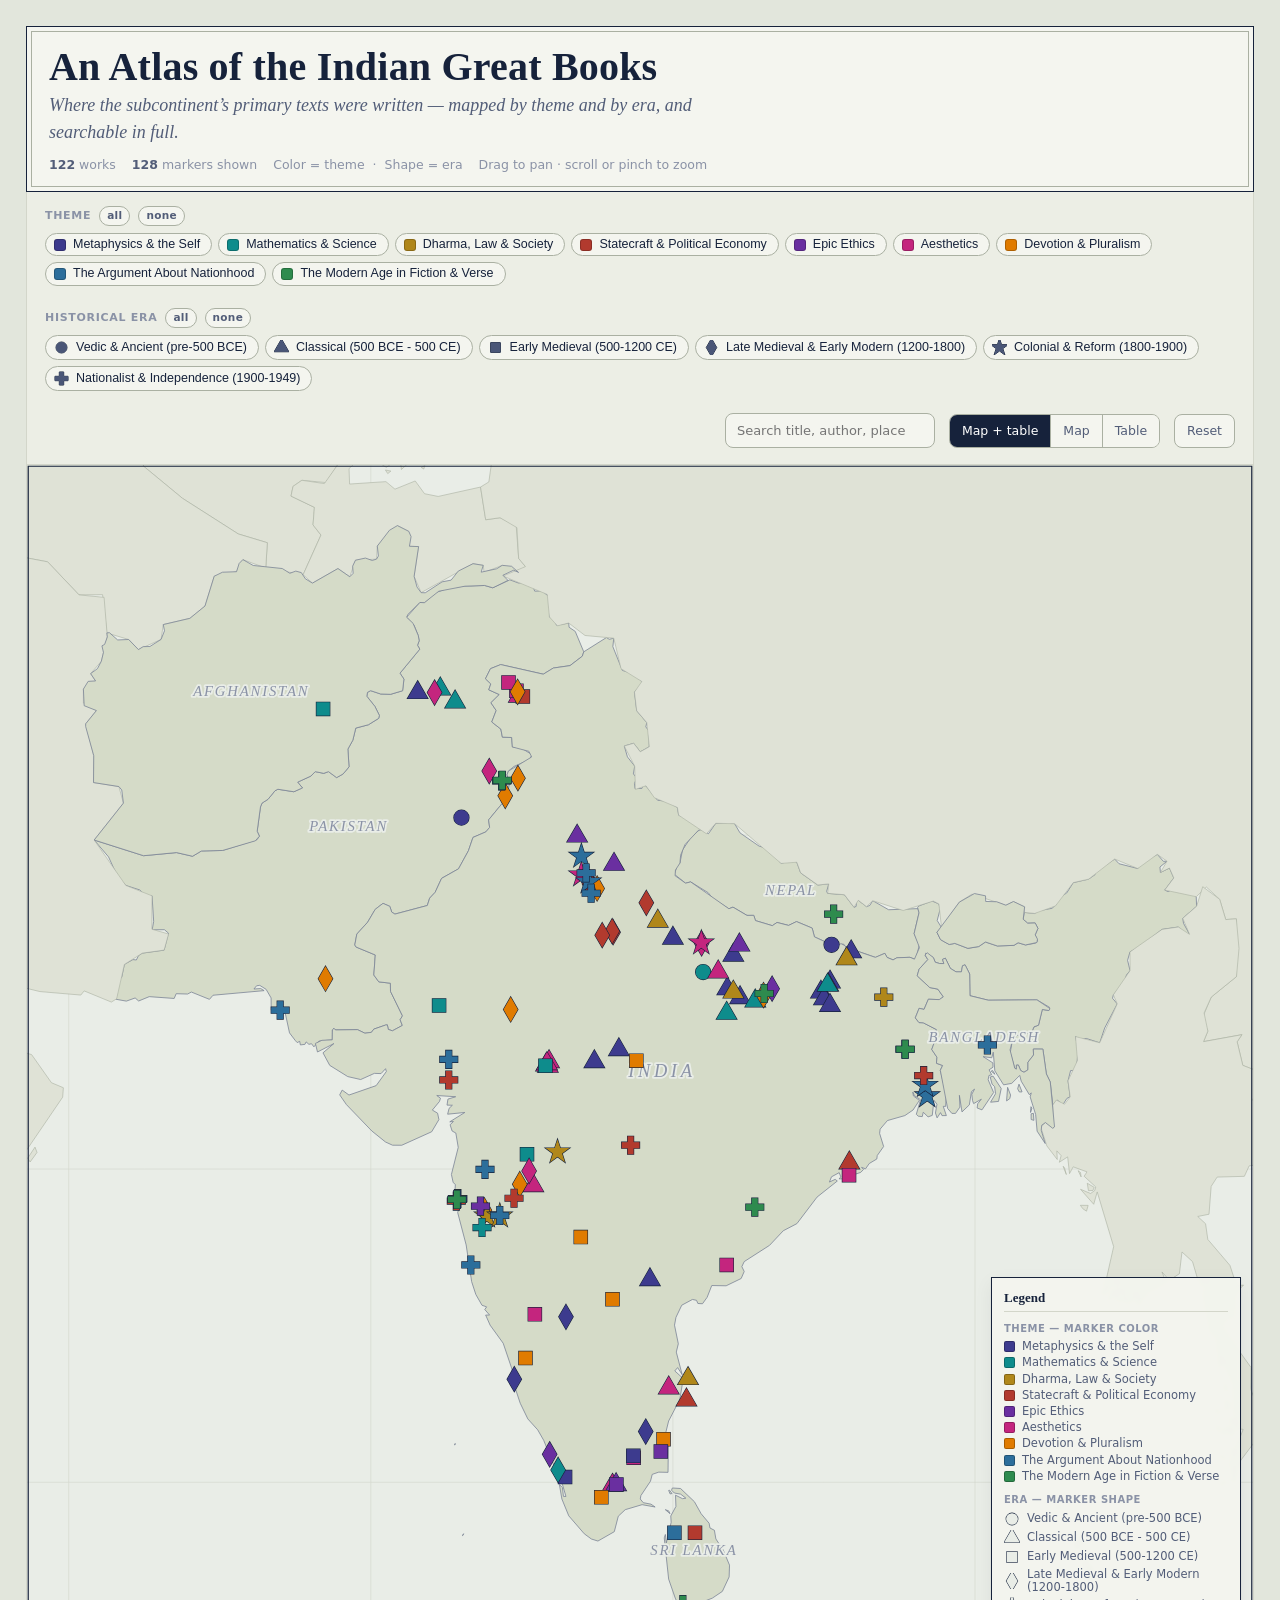
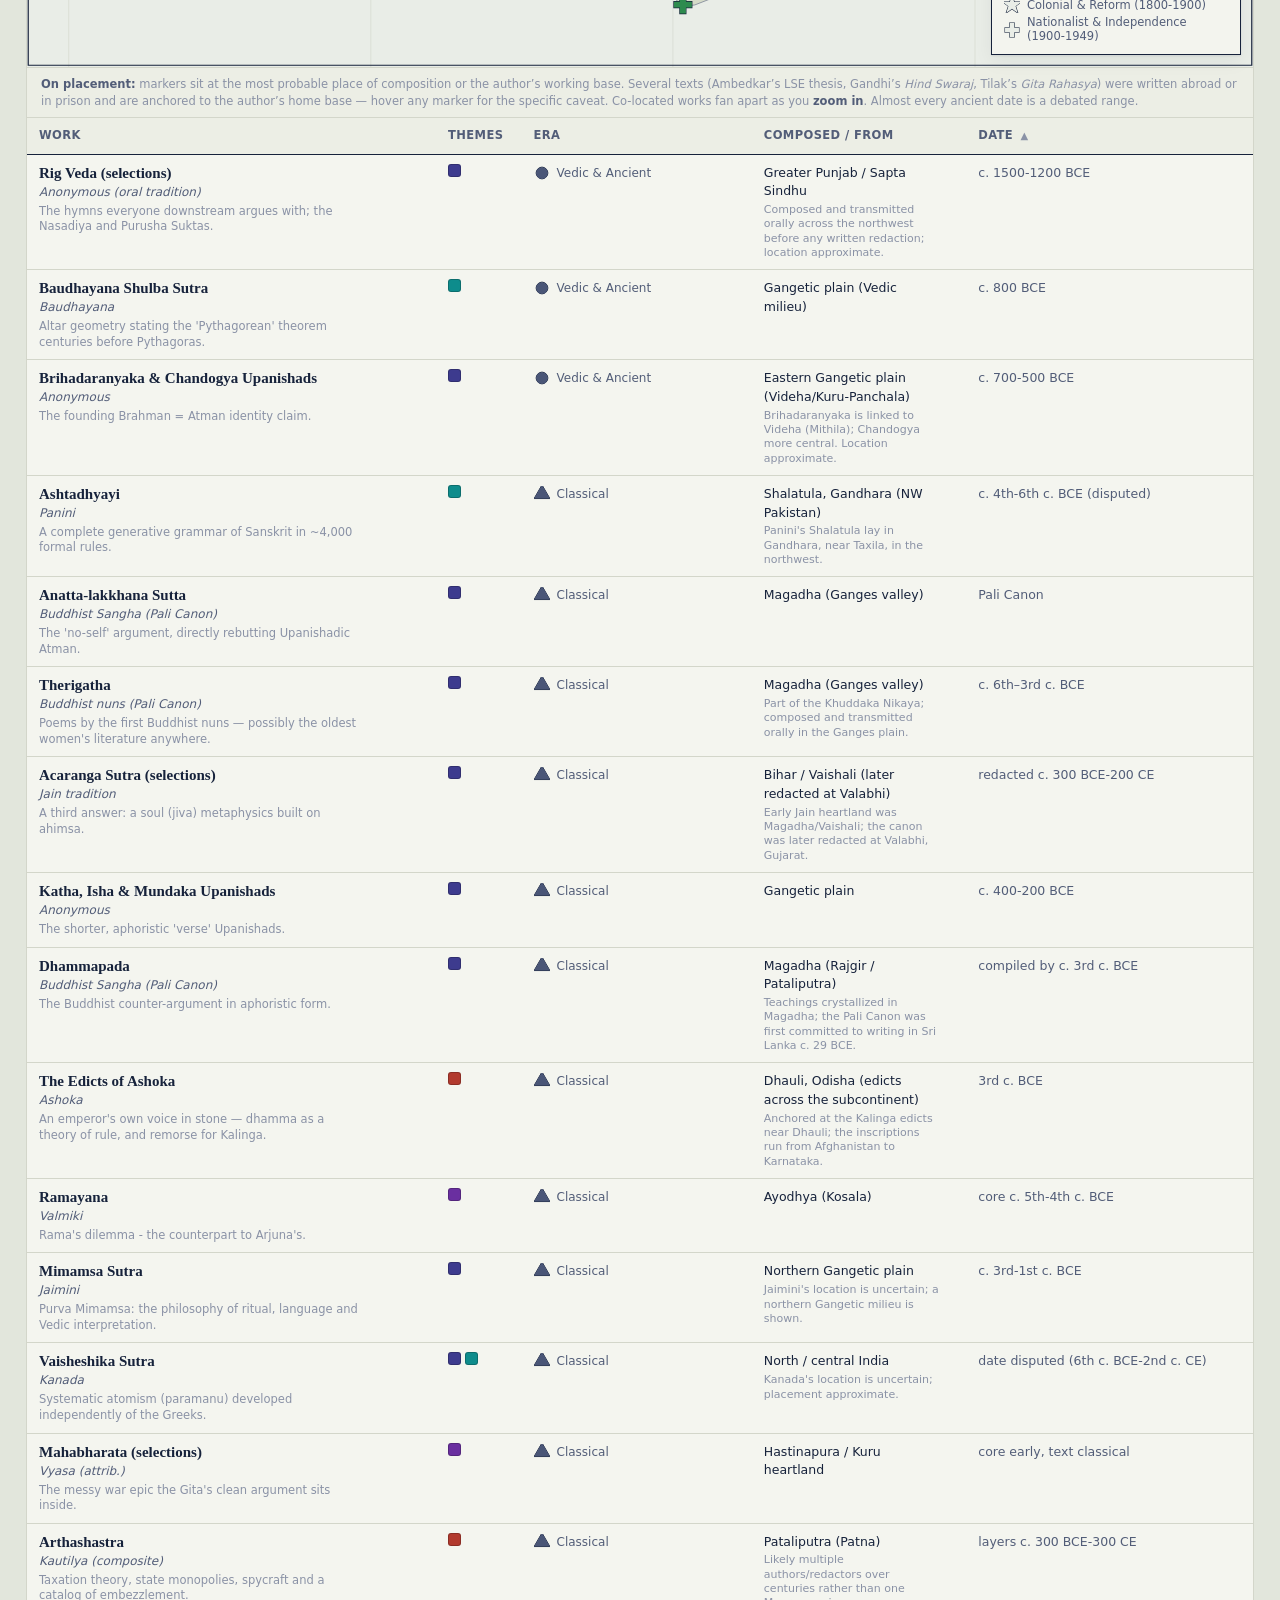
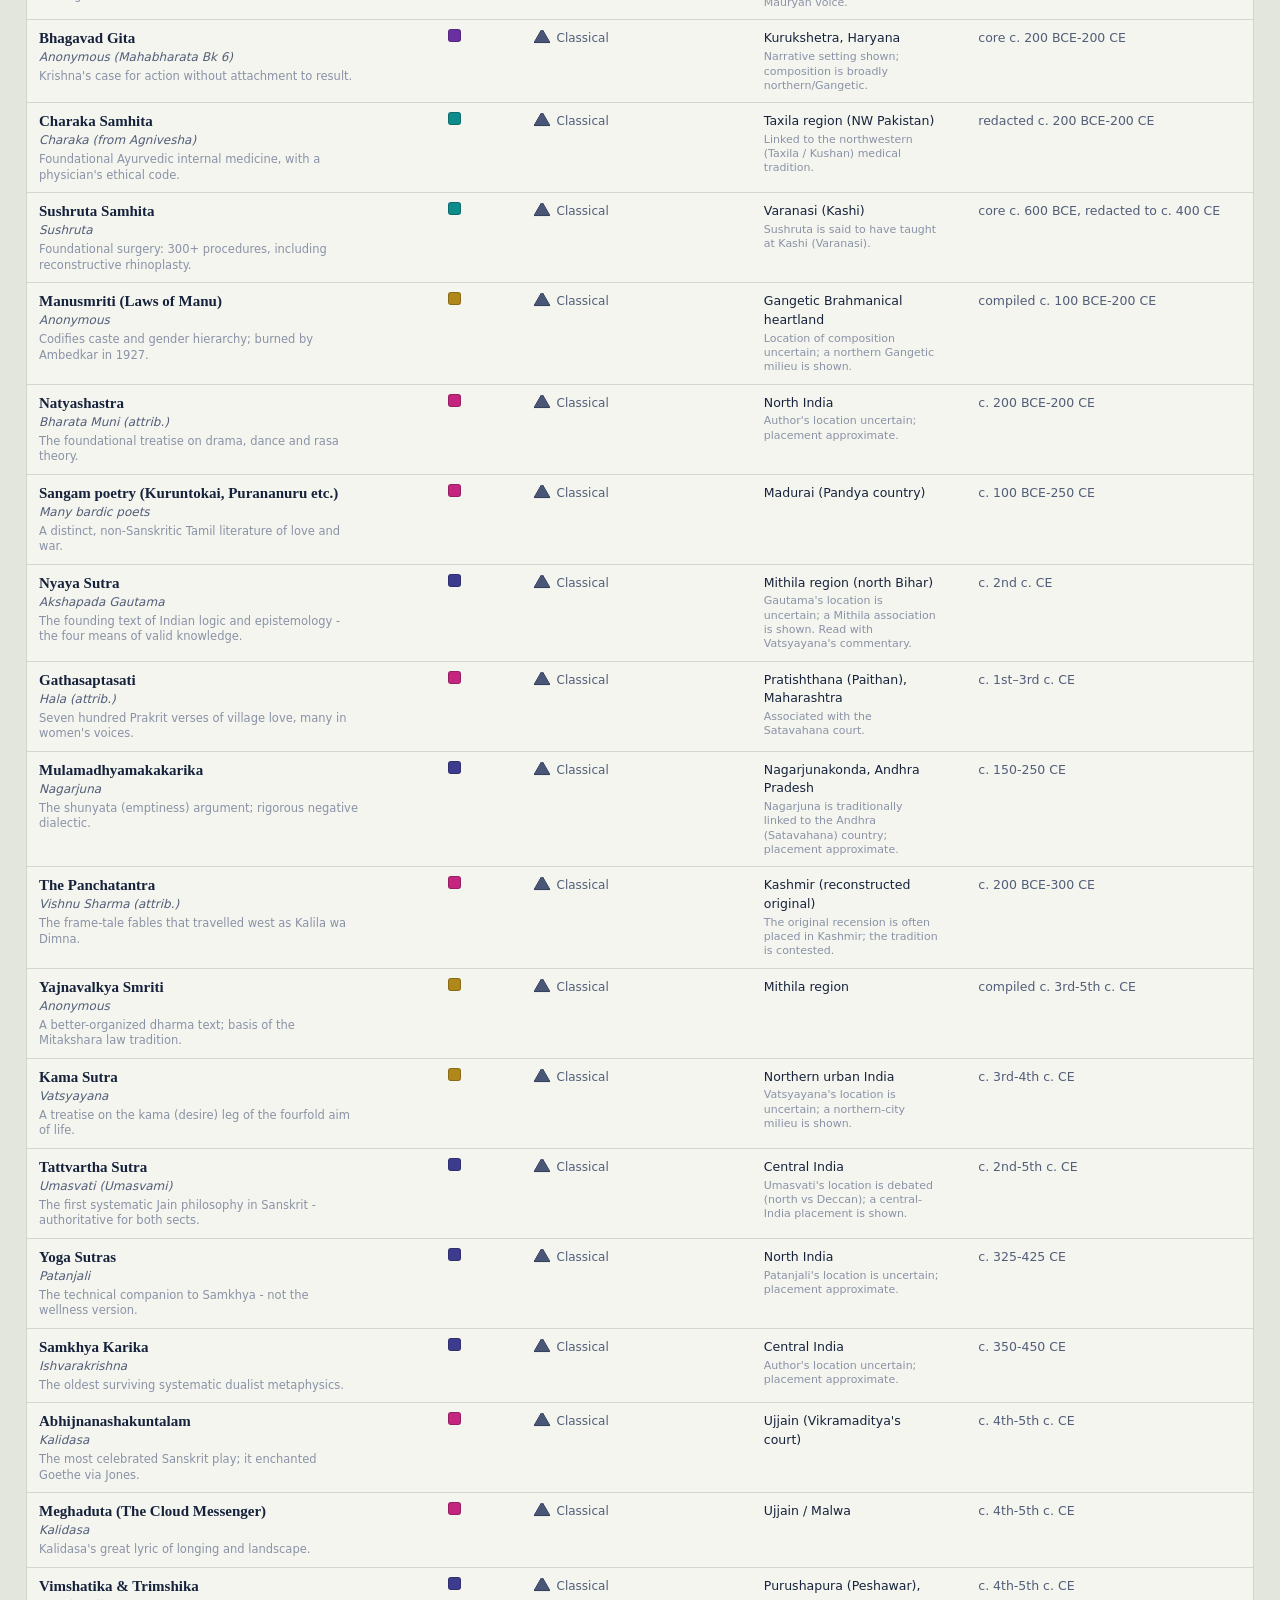
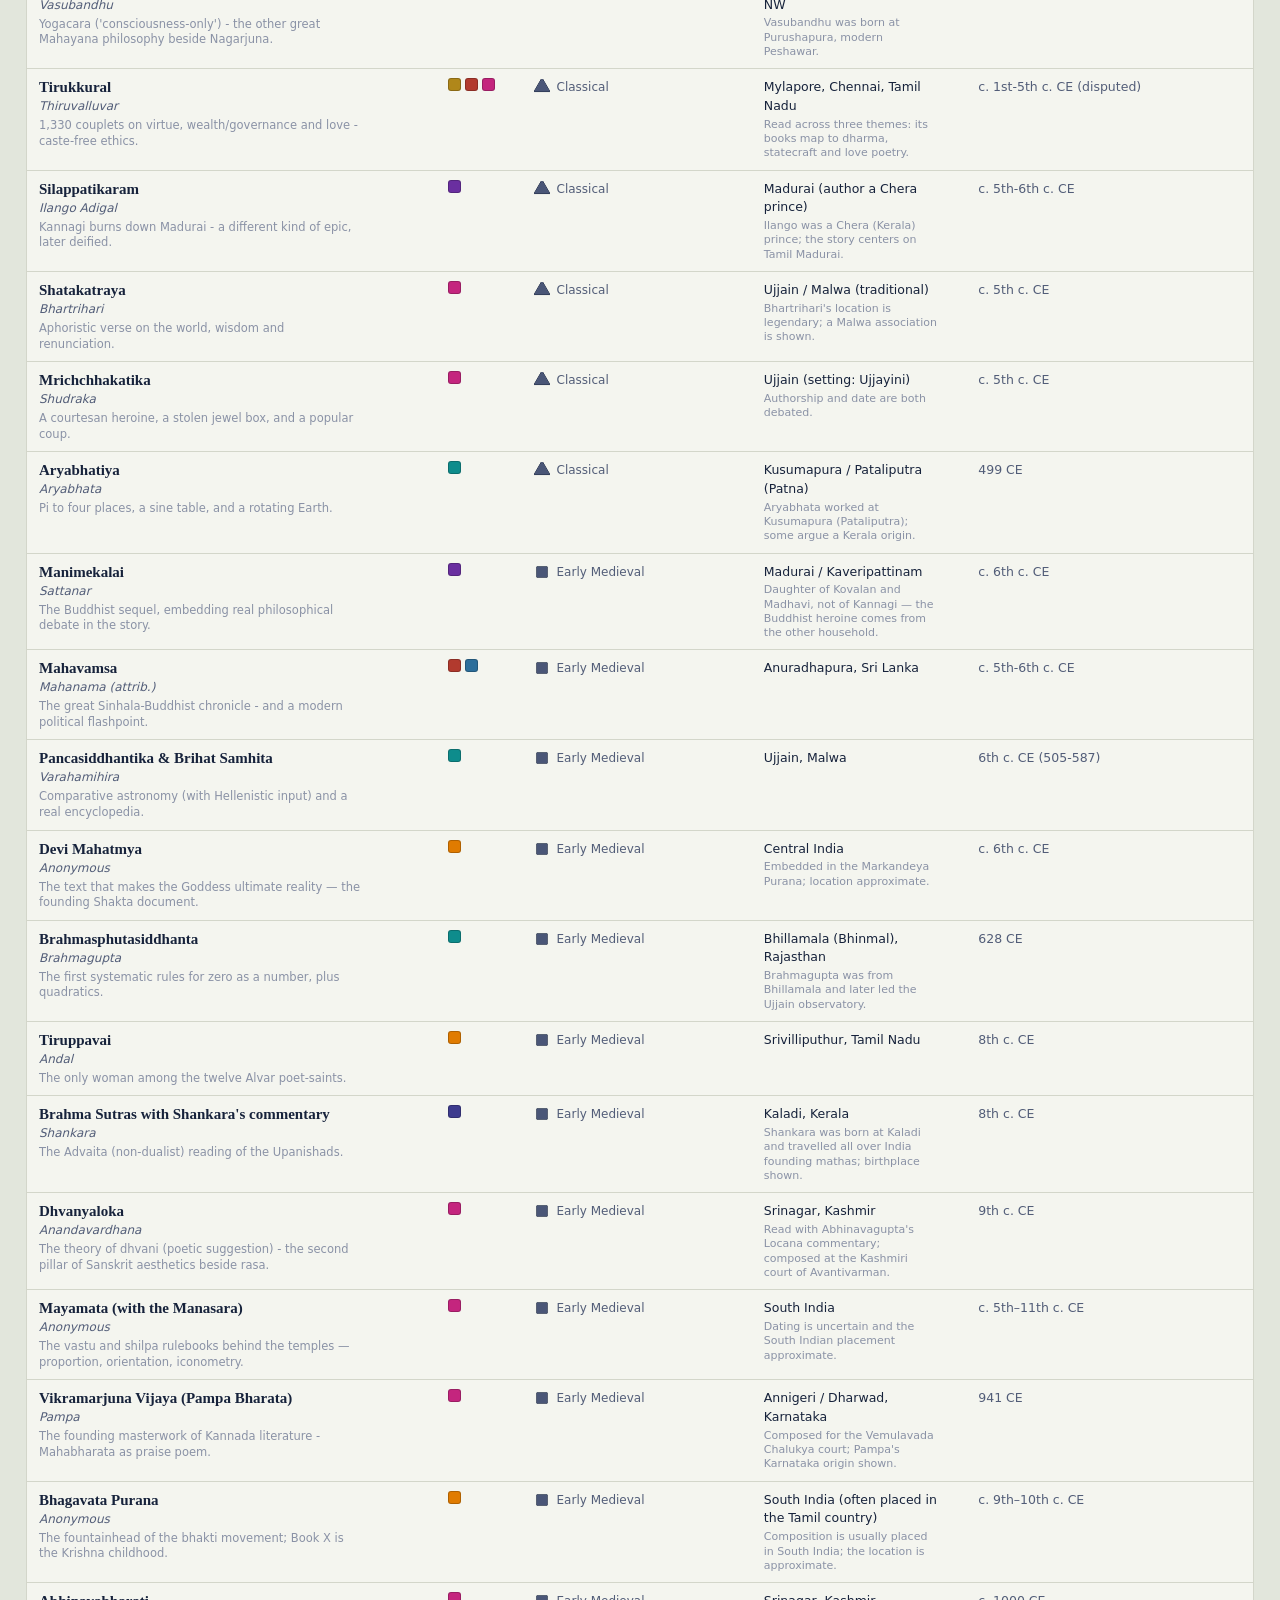
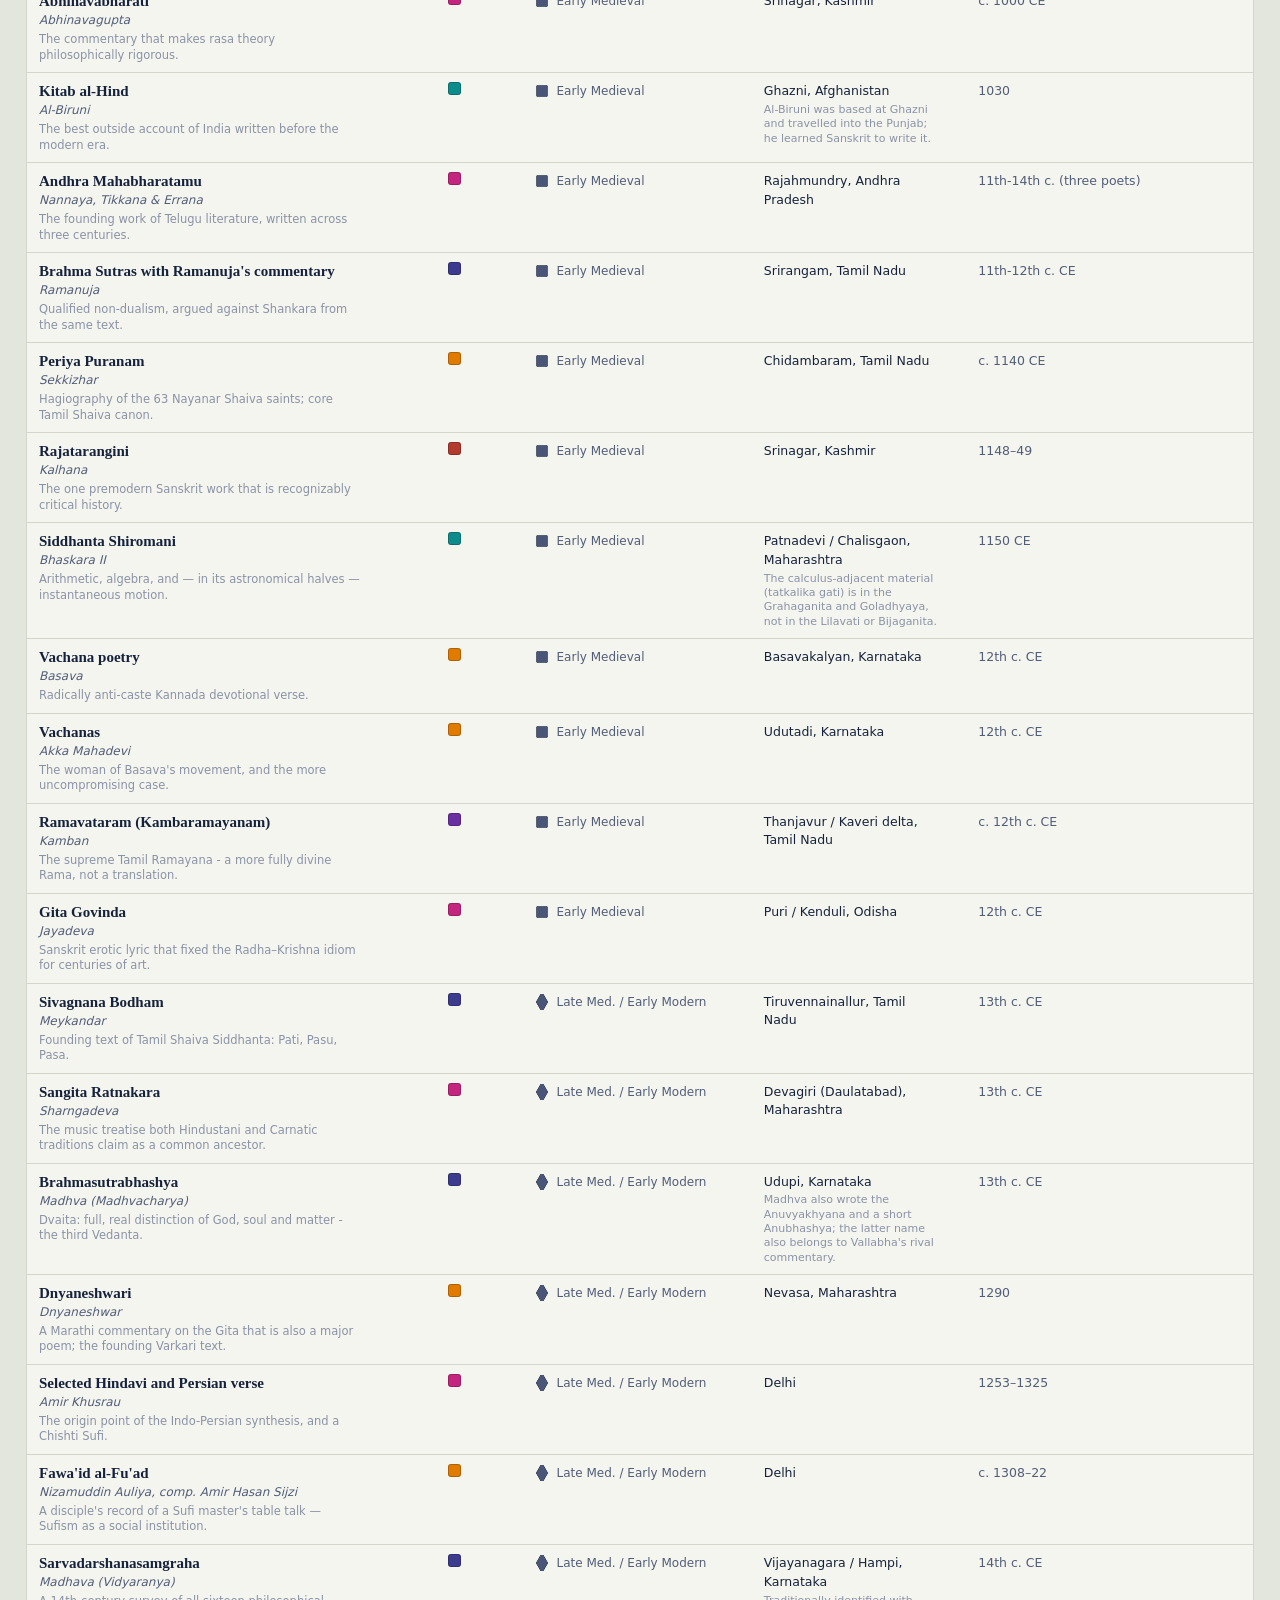
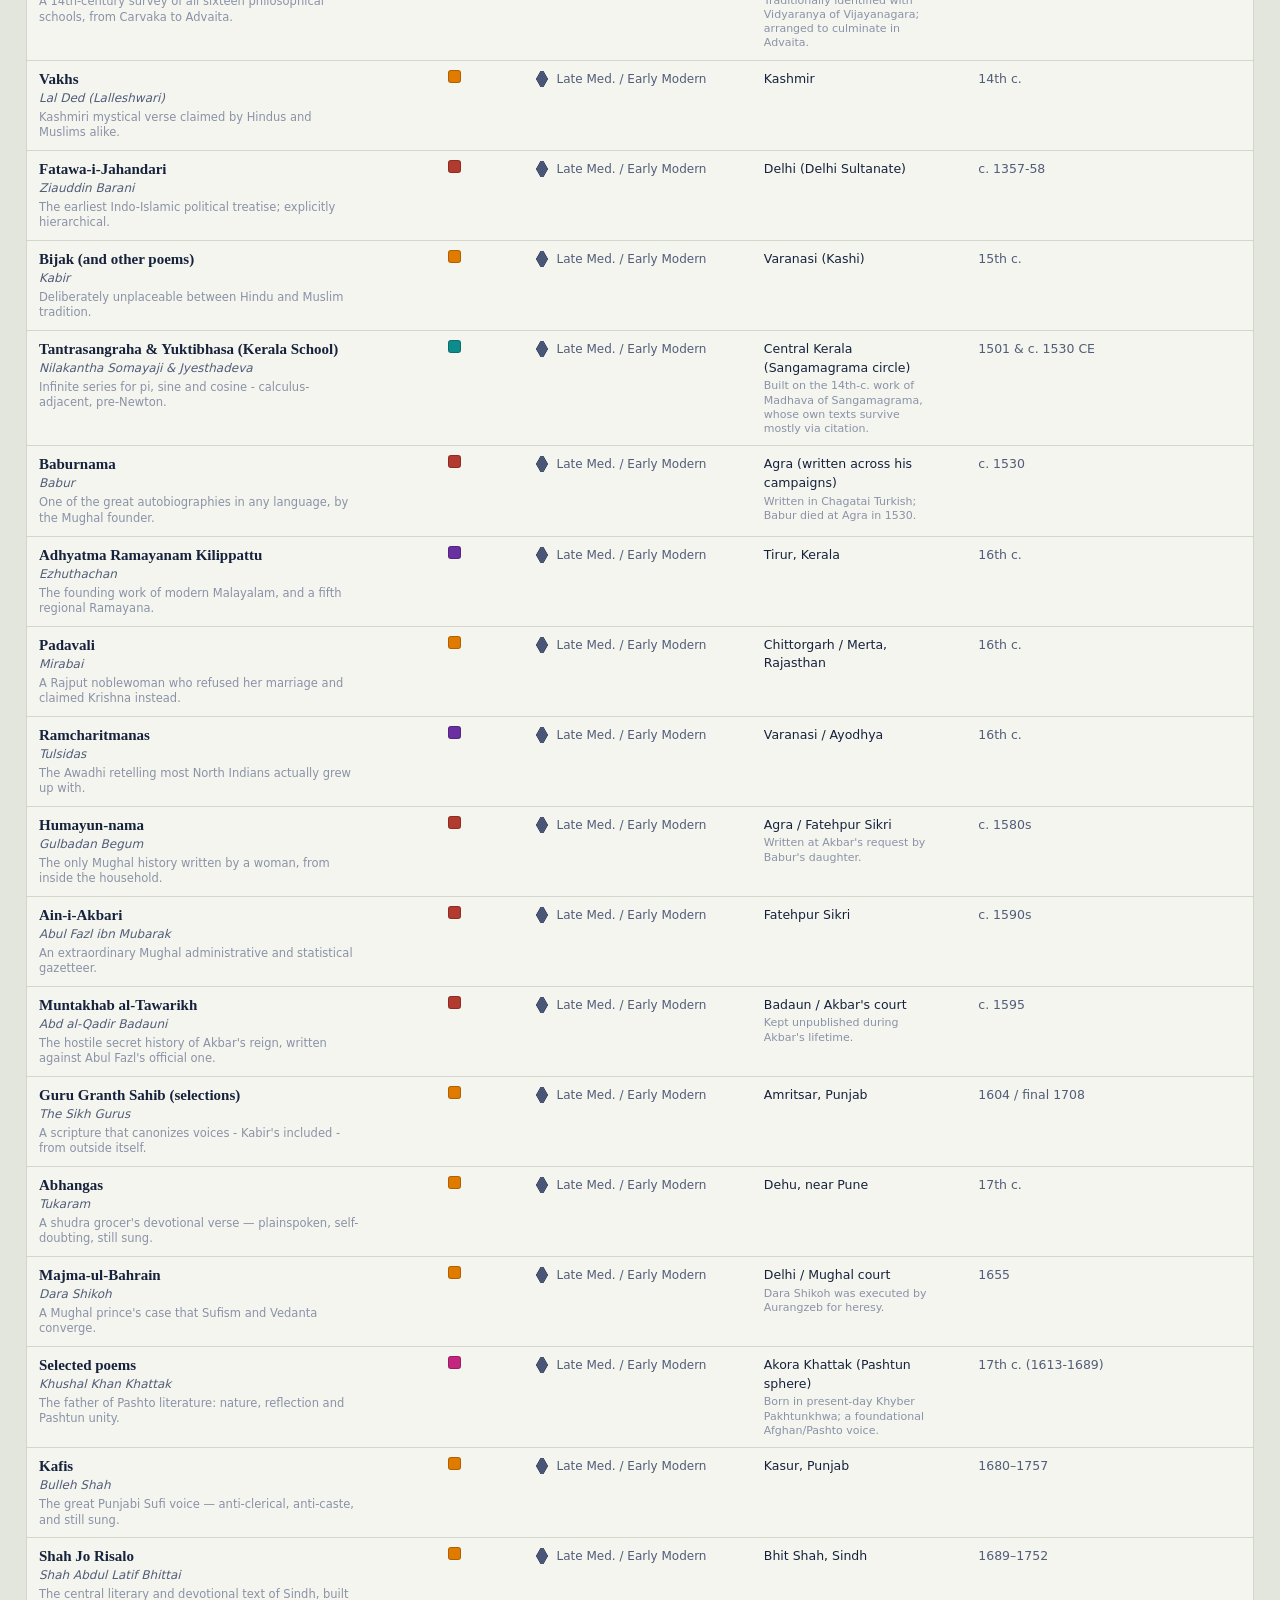
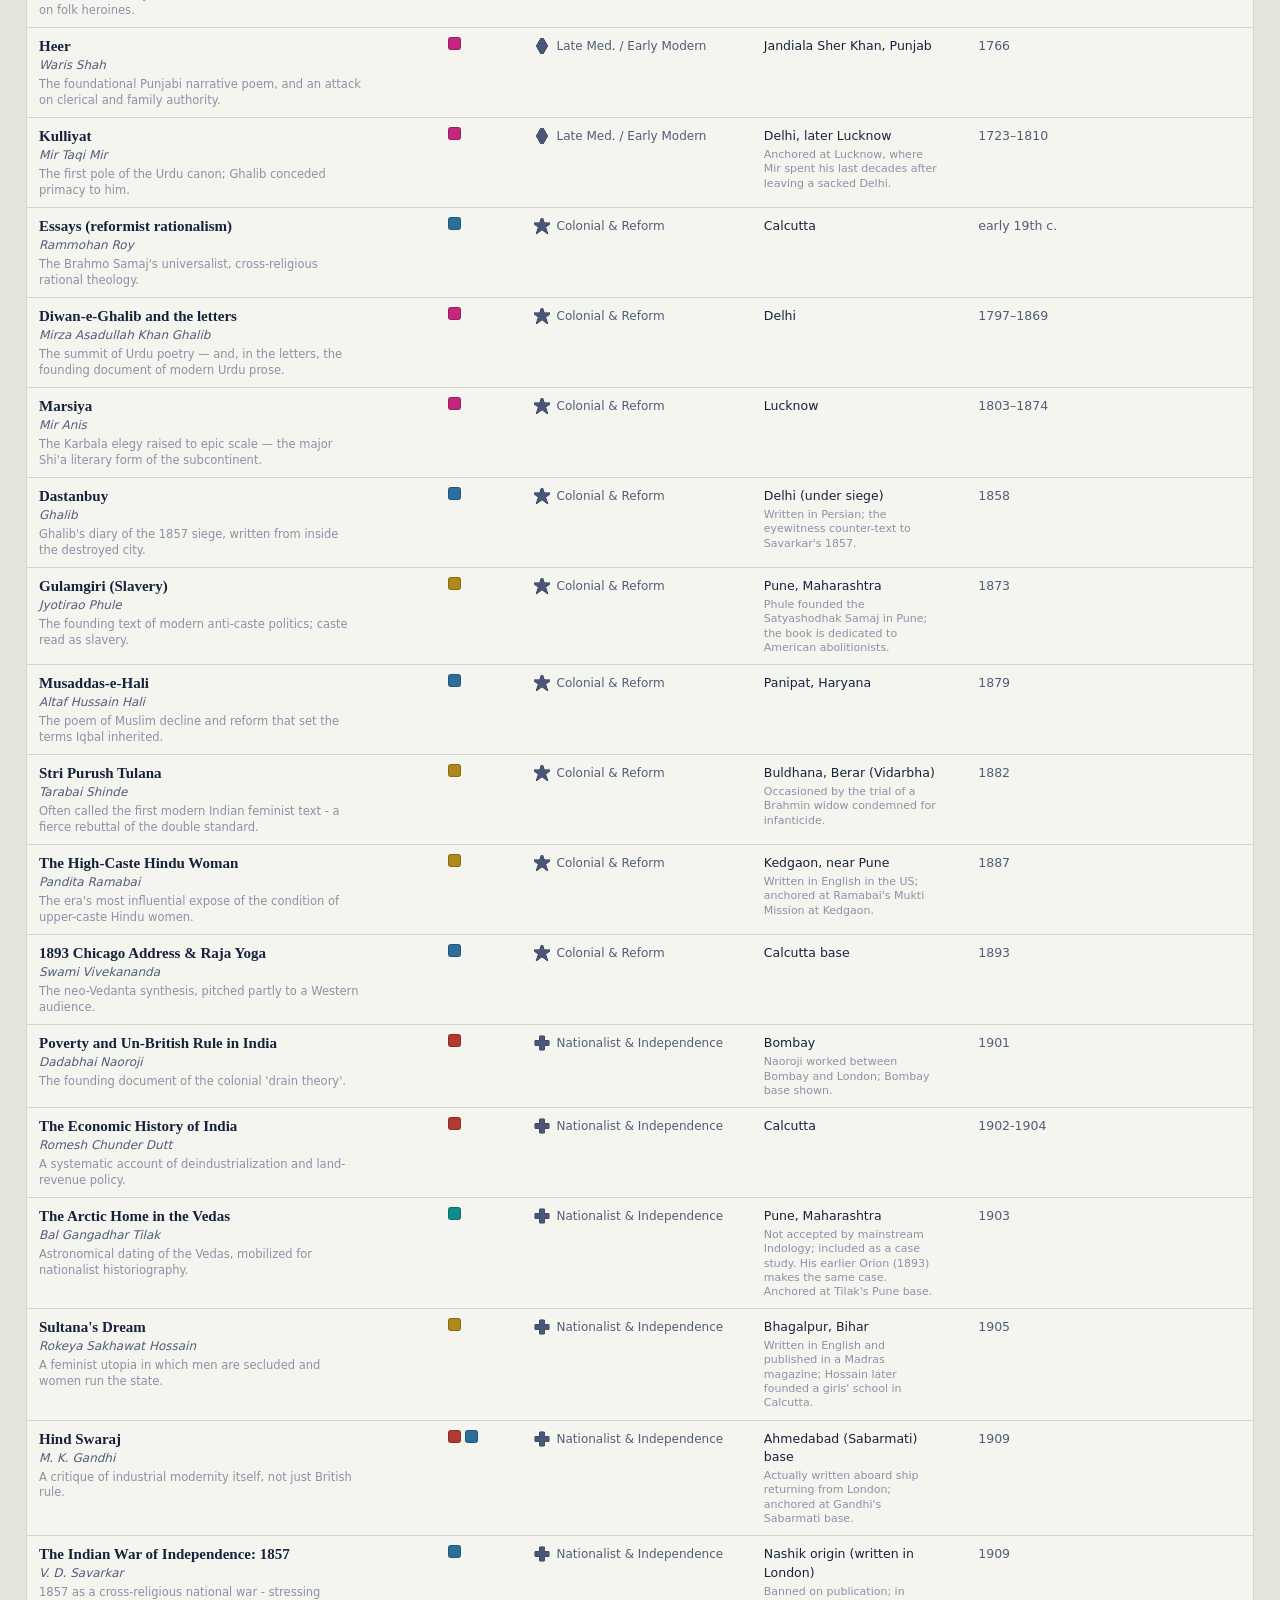
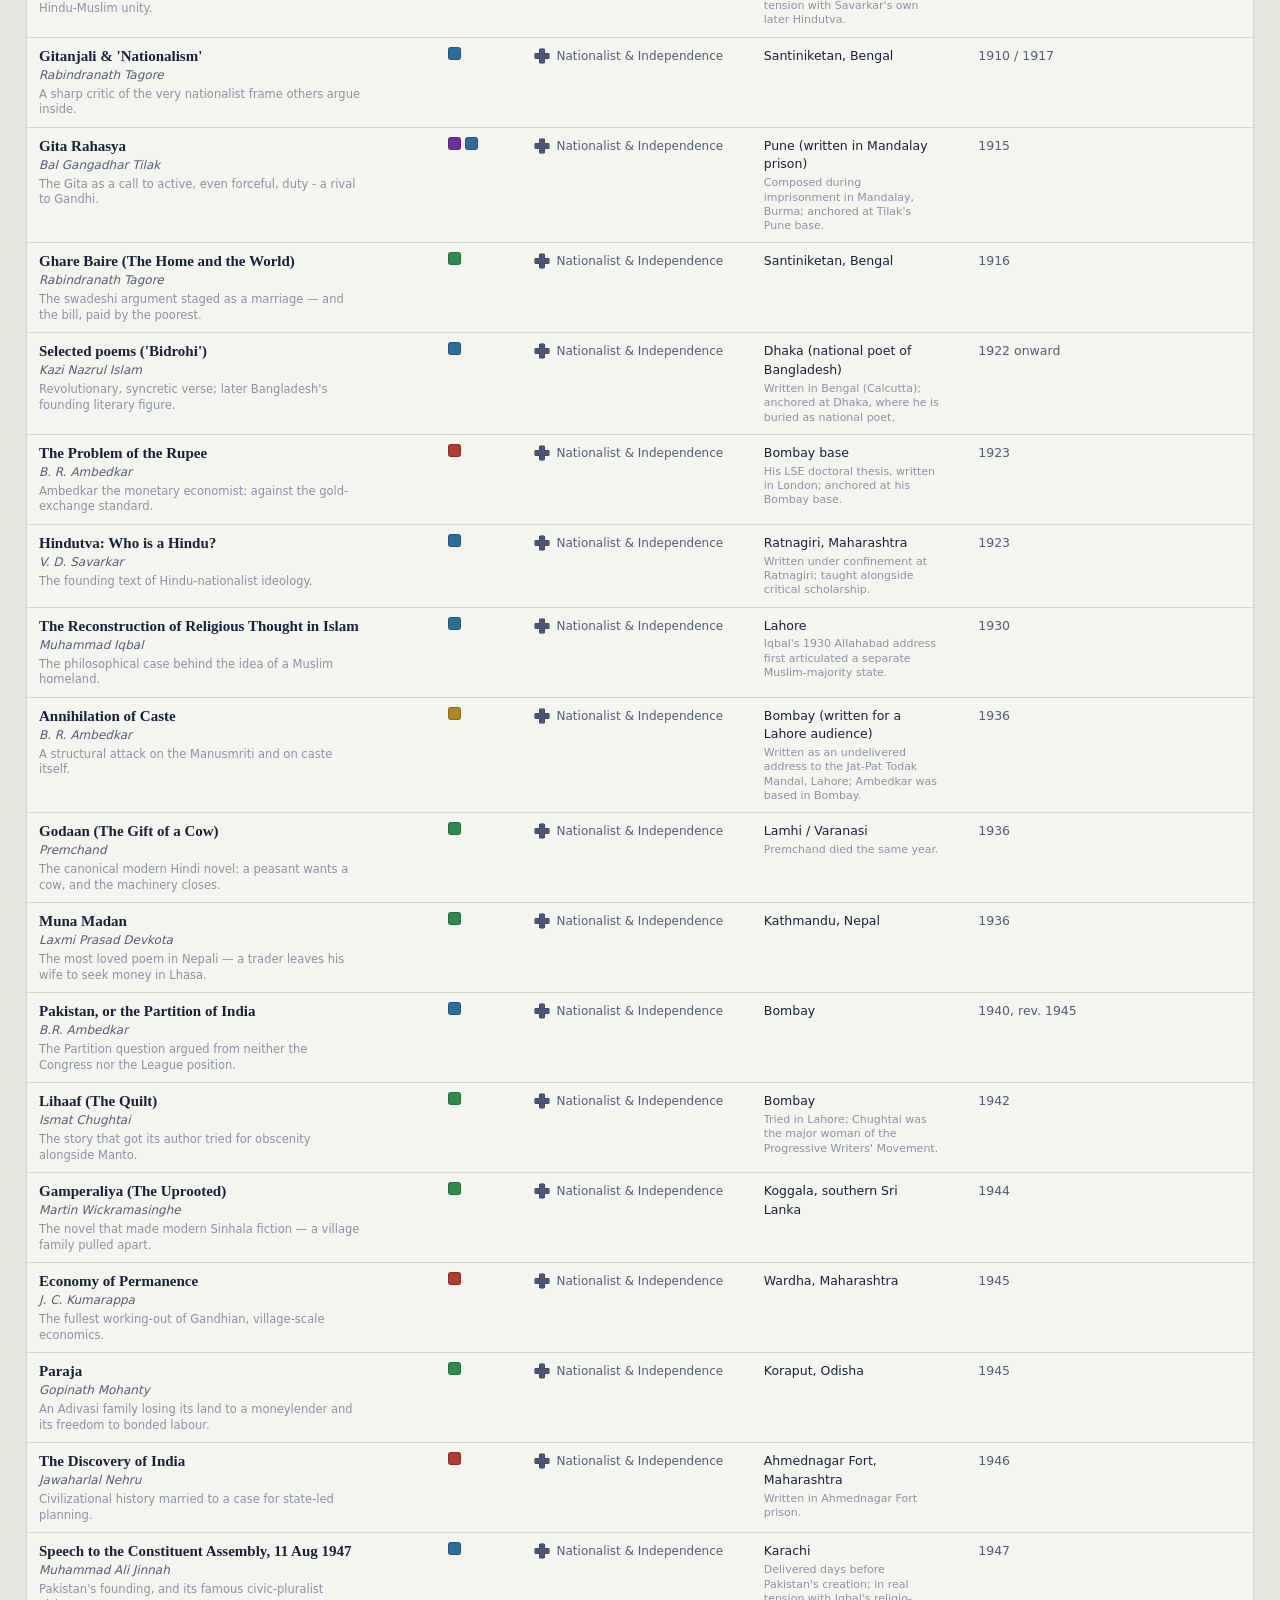
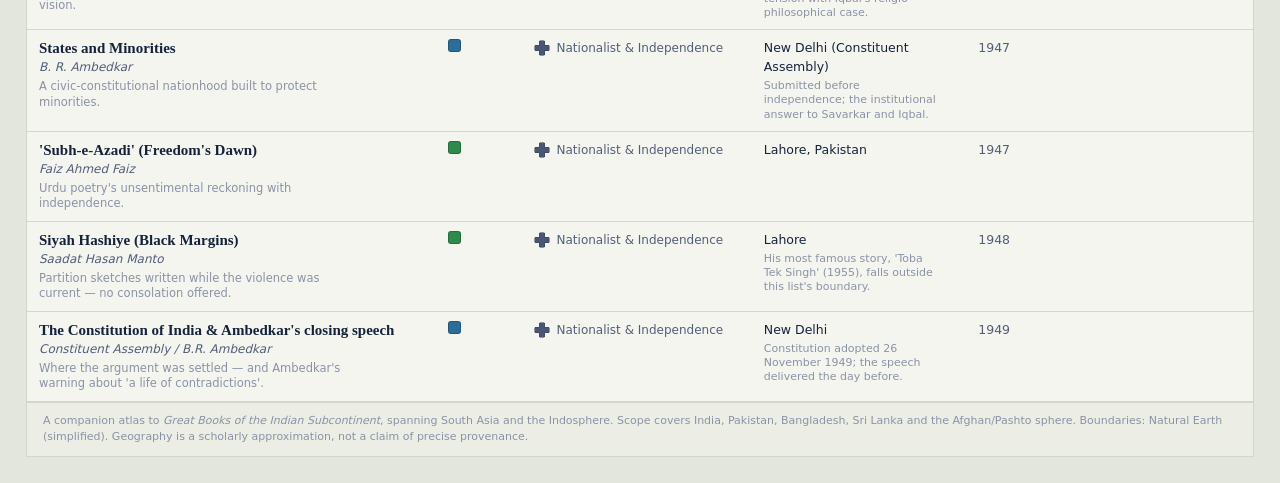
==== indian-great-books-atlas.html @ 6b8c76c7 "Publish Great Books of the Indian Subcontinent static site Add the landing page and three self-conta" ====
<!DOCTYPE html>
<html lang="en">
<head>
<meta charset="utf-8">
<meta name="viewport" content="width=device-width, initial-scale=1">
<title>An Atlas of the Indian Great Books</title>
<style>
:root{
  --ink:#16223b;
  --ink-soft:#525d78;
  --ink-faint:#8a92a6;
  --page:#e2e6dc;
  --panel:#f4f5ef;
  --panel-2:#eceee5;
  --sea:#e9ede7;
  --land:#d5dbc8;
  --land-ctx:#dfe2d6;
  --stroke:#7c8496;
  --stroke-soft:#aab0a2;
  --grid:#c7ccbe;
  --gold:#c19a3f;
  --line:#d3d6ca;
  --shadow:0 1px 2px rgba(22,34,59,.10),0 6px 18px rgba(22,34,59,.06);
  --serif:"Palatino Linotype","Book Antiqua","URW Palladio L",Palatino,"Iowan Old Style",Georgia,serif;
  --sans:system-ui,-apple-system,"Segoe UI",Roboto,Helvetica,Arial,sans-serif;
}
*{box-sizing:border-box}
html,body{margin:0}
body{
  background:var(--page);
  color:var(--ink);
  font-family:var(--sans);
  font-size:15px;
  line-height:1.5;
  -webkit-font-smoothing:antialiased;
  padding:clamp(10px,2.4vw,26px);
}
.wrap{max-width:1240px;margin:0 auto}

/* ---- Masthead ---- */
header.mast{
  border:1px solid var(--ink);
  background:var(--panel);
  padding:18px 22px 16px;
  position:relative;
}
header.mast:before{
  content:"";position:absolute;inset:4px;border:1px solid var(--stroke-soft);pointer-events:none;
}
.mast h1{
  font-family:var(--serif);
  font-weight:600;
  font-size:clamp(24px,4.6vw,40px);
  letter-spacing:.2px;
  line-height:1.08;
  margin:0 0 4px;
}
.mast .sub{
  font-family:var(--serif);
  font-style:italic;
  color:var(--ink-soft);
  font-size:clamp(14px,2.2vw,18px);
  max-width:74ch;
  margin:0;
}
.mast .meta{
  margin-top:10px;font-size:12.5px;color:var(--ink-faint);
  display:flex;gap:16px;flex-wrap:wrap;align-items:center;
}
.mast .meta b{color:var(--ink-soft);font-weight:600}

/* ---- Controls ---- */
.controls{
  border:1px solid var(--line);
  border-top:none;
  background:var(--panel-2);
  padding:14px 18px 16px;
}
.ctl-row{display:flex;gap:22px;flex-wrap:wrap;align-items:flex-start}
.ctl-block{min-width:0}
.ctl-head{
  font-size:11px;letter-spacing:.7px;text-transform:uppercase;color:var(--ink-faint);
  font-weight:700;margin:0 0 7px;display:flex;align-items:center;gap:8px;
}
.ctl-head button{
  font:inherit;font-size:10.5px;letter-spacing:.3px;text-transform:none;
  border:1px solid var(--stroke-soft);background:var(--panel);color:var(--ink-soft);
  border-radius:10px;padding:1px 7px;cursor:pointer;font-weight:600;
}
.ctl-head button:hover{border-color:var(--ink-soft);color:var(--ink)}
.chips{display:flex;gap:6px;flex-wrap:wrap}
.chip{
  display:inline-flex;align-items:center;gap:7px;
  border:1px solid var(--stroke-soft);background:var(--panel);
  border-radius:16px;padding:4px 11px 4px 8px;cursor:pointer;
  font-size:12.5px;color:var(--ink);line-height:1.1;
  transition:border-color .12s,background .12s,opacity .12s;
  user-select:none;
}
.chip:hover{border-color:var(--ink-soft)}
.chip .sw{width:12px;height:12px;border-radius:3px;border:1px solid rgba(0,0,0,.22);flex:0 0 auto}
.chip .gl{width:15px;height:15px;flex:0 0 auto;display:block}
.chip[aria-pressed="false"]{opacity:.38;background:transparent}
.chip:focus-visible{outline:2px solid var(--ink);outline-offset:2px}

.ctl-right{margin-left:auto;display:flex;gap:14px;align-items:flex-end;flex-wrap:wrap}
.searchbox{position:relative}
.searchbox input{
  font:inherit;font-size:13px;border:1px solid var(--stroke-soft);background:var(--panel);
  border-radius:8px;padding:7px 28px 7px 11px;width:210px;color:var(--ink);
}
.searchbox input:focus{outline:none;border-color:var(--ink-soft)}
.searchbox .x{position:absolute;right:6px;top:50%;transform:translateY(-50%);
  border:none;background:none;cursor:pointer;color:var(--ink-faint);font-size:16px;line-height:1;padding:2px 4px}
.viewtog{display:inline-flex;border:1px solid var(--stroke-soft);border-radius:8px;overflow:hidden}
.viewtog button{
  font:inherit;font-size:12.5px;border:none;background:var(--panel);color:var(--ink-soft);
  padding:7px 12px;cursor:pointer;border-left:1px solid var(--stroke-soft);
}
.viewtog button:first-child{border-left:none}
.viewtog button[aria-pressed="true"]{background:var(--ink);color:#fff}
.resetbtn{
  font:inherit;font-size:12.5px;border:1px solid var(--stroke-soft);background:var(--panel);
  color:var(--ink-soft);border-radius:8px;padding:7px 12px;cursor:pointer;
}
.resetbtn:hover{border-color:var(--ink-soft);color:var(--ink)}

/* ---- Layout ---- */
.stage{display:flex;flex-direction:column;gap:0}
.panel{border:1px solid var(--line);border-top:none;background:var(--panel)}
.panel.hidden{display:none}

/* ---- Map ---- */
.mapwrap{position:relative;background:var(--sea)}
svg.map{display:block;width:100%;height:auto;touch-action:none;cursor:grab}
svg.map.grabbing{cursor:grabbing}
.country{stroke:var(--stroke-soft);stroke-width:.6;vector-effect:non-scaling-stroke}
.country.core{fill:var(--land);stroke:var(--stroke);stroke-width:.8}
.country.ctx{fill:var(--land-ctx)}
.graticule{fill:none;stroke:var(--grid);stroke-width:.6;vector-effect:non-scaling-stroke;opacity:.7}
.frame{fill:none;stroke:var(--ink);stroke-width:1.2;vector-effect:non-scaling-stroke}
.clabel{font-family:var(--serif);font-style:italic;fill:var(--ink-faint);
  font-size:12.5px;text-anchor:middle;pointer-events:none;paint-order:stroke;
  stroke:var(--sea);stroke-width:3px;stroke-linejoin:round}
.marker{cursor:pointer}
.marker .hit{fill:transparent}
.marker .glyph{stroke:var(--ink);stroke-width:1;paint-order:stroke fill}
.marker.dim{opacity:0;pointer-events:none}
.marker.sel .glyph{stroke:var(--ink);stroke-width:1.4}
.marker .halo{fill:none;stroke:var(--gold);stroke-width:2.4;opacity:0;vector-effect:non-scaling-stroke}
.marker.sel .halo{opacity:1}

.map-legend{
  position:absolute;right:12px;bottom:12px;z-index:5;
  background:rgba(244,245,239,.94);border:1px solid var(--ink);
  padding:10px 12px 11px;max-width:250px;backdrop-filter:blur(2px);
  box-shadow:var(--shadow);
}
.map-legend h4{margin:0 0 6px;font-family:var(--serif);font-size:13px;font-weight:600;
  border-bottom:1px solid var(--line);padding-bottom:4px}
.leg-grid{display:grid;grid-template-columns:1fr;gap:3px 10px}
.leg-item{display:flex;align-items:center;gap:7px;font-size:11.5px;color:var(--ink-soft);line-height:1.15}
.leg-item .sw{width:11px;height:11px;border-radius:2px;border:1px solid rgba(0,0,0,.25);flex:0 0 auto}
.leg-item .gl{width:16px;height:16px;flex:0 0 auto}
.leg-sub{font-size:10px;letter-spacing:.5px;text-transform:uppercase;color:var(--ink-faint);
  font-weight:700;margin:9px 0 4px}
.legtoggle{display:none}

.map-foot{font-size:11.5px;color:var(--ink-faint);padding:8px 14px;border-top:1px solid var(--line);
  background:var(--panel-2);line-height:1.45}
.map-foot b{color:var(--ink-soft);font-weight:600}

/* ---- Tooltip ---- */
.tip{
  position:fixed;z-index:60;pointer-events:none;max-width:288px;
  background:var(--ink);color:#f4f5ef;border-radius:7px;padding:9px 11px;
  box-shadow:0 8px 26px rgba(0,0,0,.28);font-size:12.5px;line-height:1.4;opacity:0;
  transition:opacity .1s;
}
.tip.on{opacity:1}
.tip .tt{font-family:var(--serif);font-weight:600;font-size:13.5px;margin-bottom:1px}
.tip .ta{color:#c7cdda;font-style:italic;margin-bottom:5px}
.tip .tl{color:#aeb6c6;font-size:11.5px;margin-top:4px}
.tip .tchips{display:flex;gap:4px;flex-wrap:wrap;margin-top:6px}
.tip .tc{font-size:10.5px;padding:1px 6px;border-radius:9px;color:#fff;white-space:nowrap}

/* ---- Table ---- */
.tablewrap{overflow-x:auto}
table{border-collapse:collapse;width:100%;font-size:13.5px}
thead th{
  position:sticky;top:0;z-index:2;background:var(--panel-2);
  text-align:left;font-weight:600;font-size:11.5px;letter-spacing:.4px;text-transform:uppercase;
  color:var(--ink-soft);padding:9px 12px;border-bottom:1.5px solid var(--ink);
  cursor:pointer;white-space:nowrap;user-select:none;
}
thead th .ar{color:var(--ink-faint);font-size:10px;margin-left:3px}
thead th.notsort{cursor:default}
tbody td{padding:9px 12px;border-bottom:1px solid var(--line);vertical-align:top}
tbody tr{cursor:pointer;transition:background .1s}
tbody tr:hover{background:var(--panel-2)}
tbody tr.sel{background:#e8ead6}
tbody tr.sel td:first-child{box-shadow:inset 3px 0 0 var(--gold)}
.tw-title{font-family:var(--serif);font-size:15px;font-weight:600;line-height:1.2}
.tw-auth{color:var(--ink-soft);font-size:12px;font-style:italic;margin-top:1px}
.tw-blurb{color:var(--ink-faint);font-size:11.5px;margin-top:3px;max-width:44ch;line-height:1.35}
.tcell-themes{display:flex;gap:4px;flex-wrap:wrap;max-width:150px}
.tc-sw{width:13px;height:13px;border-radius:3px;border:1px solid rgba(0,0,0,.22);cursor:default}
.tcell-era{display:flex;align-items:center;gap:7px;white-space:nowrap}
.tcell-era .gl{width:16px;height:16px;flex:0 0 auto}
.tcell-era span{font-size:12px;color:var(--ink-soft)}
.td-place{color:var(--ink);font-size:12.5px;max-width:22ch}
.td-place .pn{color:var(--ink-faint);font-size:11px;display:block;margin-top:2px;line-height:1.3}
.td-date{white-space:nowrap;font-variant-numeric:tabular-nums;color:var(--ink-soft);font-size:12.5px}
.emptyrow td{padding:26px;text-align:center;color:var(--ink-faint);font-style:italic}

footer.foot{
  border:1px solid var(--line);border-top:none;background:var(--panel-2);
  padding:10px 16px;font-size:11px;color:var(--ink-faint);line-height:1.5;
}

@media (max-width:720px){
  .map-legend{position:static;max-width:none;border-left:none;border-right:none;border-bottom:none}
  .legtoggle{display:inline-block;margin-left:auto;font:inherit;font-size:10.5px;
    border:1px solid var(--stroke-soft);background:var(--panel);border-radius:9px;
    padding:2px 8px;cursor:pointer;color:var(--ink-soft)}
  .leg-body.collapsed{display:none}
  .ctl-right{margin-left:0;width:100%}
  .searchbox input{width:100%}
  .searchbox{flex:1}
  .tw-blurb{display:none}
}
@media (prefers-reduced-motion:reduce){
  *{transition:none!important}
}
</style>
</head>
<body>
<div class="wrap">
  <header class="mast">
    <h1>An Atlas of the Indian Great Books</h1>
    <p class="sub">Where the subcontinent&rsquo;s primary texts were written &mdash; mapped by theme and by era, and searchable in full.</p>
    <div class="meta">
      <span><b id="count-works">81</b> works</span>
      <span><b id="count-markers">0</b> markers shown</span>
      <span>Color = theme &nbsp;&middot;&nbsp; Shape = era</span>
      <span>Drag to pan &middot; scroll or pinch to zoom</span>
    </div>
  </header>

  <div class="controls">
    <div class="ctl-row">
      <div class="ctl-block">
        <p class="ctl-head">Theme
          <button type="button" data-all="theme">all</button>
          <button type="button" data-none="theme">none</button>
        </p>
        <div class="chips" id="theme-chips"></div>
      </div>
      <div class="ctl-block">
        <p class="ctl-head">Historical era
          <button type="button" data-all="era">all</button>
          <button type="button" data-none="era">none</button>
        </p>
        <div class="chips" id="era-chips"></div>
      </div>
      <div class="ctl-right">
        <div class="searchbox">
          <input type="text" id="search" placeholder="Search title, author, place&hellip;" autocomplete="off" aria-label="Search works">
          <button type="button" class="x" id="search-x" aria-label="Clear search" style="display:none">&times;</button>
        </div>
        <div class="viewtog" role="group" aria-label="View">
          <button type="button" data-view="both" aria-pressed="true">Map + table</button>
          <button type="button" data-view="map" aria-pressed="false">Map</button>
          <button type="button" data-view="table" aria-pressed="false">Table</button>
        </div>
        <button type="button" class="resetbtn" id="reset">Reset</button>
      </div>
    </div>
  </div>

  <div class="stage">
    <section class="panel" id="map-panel">
      <div class="mapwrap">
        <svg class="map" id="map" viewBox="0 0 1000 980" preserveAspectRatio="xMidYMid meet" aria-label="Map of the Indian subcontinent showing where each work was composed"></svg>
        <div class="map-legend" id="legend">
          <h4 style="display:flex;align-items:center">Legend
            <button type="button" class="legtoggle" id="legtoggle">show</button>
          </h4>
          <div class="leg-body" id="legbody">
            <div class="leg-sub">Theme &mdash; marker color</div>
            <div class="leg-grid" id="leg-themes"></div>
            <div class="leg-sub">Era &mdash; marker shape</div>
            <div class="leg-grid" id="leg-eras"></div>
          </div>
        </div>
      </div>
      <div class="map-foot">
        <b>On placement:</b> markers sit at the most probable place of composition or the author&rsquo;s working base. Several texts (Ambedkar&rsquo;s LSE thesis, Gandhi&rsquo;s <i>Hind Swaraj</i>, Tilak&rsquo;s <i>Gita Rahasya</i>) were written abroad or in prison and are anchored to the author&rsquo;s home base &mdash; hover any marker for the specific caveat. Co-located works fan apart as you <b>zoom in</b>. Almost every ancient date is a debated range.
      </div>
    </section>

    <section class="panel" id="table-panel">
      <div class="tablewrap">
        <table id="table">
          <thead>
            <tr>
              <th data-sort="title">Work <span class="ar"></span></th>
              <th data-sort="theme" class="notsort">Themes</th>
              <th data-sort="era">Era <span class="ar"></span></th>
              <th data-sort="place">Composed / from <span class="ar"></span></th>
              <th data-sort="year">Date <span class="ar">&#9650;</span></th>
            </tr>
          </thead>
          <tbody id="tbody"></tbody>
        </table>
      </div>
    </section>
  </div>

  <footer class="foot">
    A companion atlas to <em>Great Books of the Indian Subcontinent</em>, spanning South Asia and the Indosphere. Scope covers India, Pakistan, Bangladesh, Sri Lanka and the Afghan/Pashto sphere. Boundaries: Natural Earth (simplified). Geography is a scholarly approximation, not a claim of precise provenance.
  </footer>
</div>

<div class="tip" id="tip" role="tooltip"></div>

<script>// https://d3js.org v7.9.0 Copyright 2010-2023 Mike Bostock
!function(t,n){"object"==typeof exports&&"undefined"!=typeof module?n(exports):"function"==typeof define&&define.amd?define(["exports"],n):n((t="undefined"!=typeof globalThis?globalThis:t||self).d3=t.d3||{})}(this,(function(t){"use strict";function n(t,n){return null==t||null==n?NaN:t<n?-1:t>n?1:t>=n?0:NaN}function e(t,n){return null==t||null==n?NaN:n<t?-1:n>t?1:n>=t?0:NaN}function r(t){let r,o,a;function u(t,n,e=0,i=t.length){if(e<i){if(0!==r(n,n))return i;do{const r=e+i>>>1;o(t[r],n)<0?e=r+1:i=r}while(e<i)}return e}return 2!==t.length?(r=n,o=(e,r)=>n(t(e),r),a=(n,e)=>t(n)-e):(r=t===n||t===e?t:i,o=t,a=t),{left:u,center:function(t,n,e=0,r=t.length){const i=u(t,n,e,r-1);return i>e&&a(t[i-1],n)>-a(t[i],n)?i-1:i},right:function(t,n,e=0,i=t.length){if(e<i){if(0!==r(n,n))return i;do{const r=e+i>>>1;o(t[r],n)<=0?e=r+1:i=r}while(e<i)}return e}}}function i(){return 0}function o(t){return null===t?NaN:+t}const a=r(n),u=a.right,c=a.left,f=r(o).center;var s=u;const l=d(y),h=d((function(t){const n=y(t);return(t,e,r,i,o)=>{n(t,e,(r<<=2)+0,(i<<=2)+0,o<<=2),n(t,e,r+1,i+1,o),n(t,e,r+2,i+2,o),n(t,e,r+3,i+3,o)}}));function d(t){return function(n,e,r=e){if(!((e=+e)>=0))throw new RangeError("invalid rx");if(!((r=+r)>=0))throw new RangeError("invalid ry");let{data:i,width:o,height:a}=n;if(!((o=Math.floor(o))>=0))throw new RangeError("invalid width");if(!((a=Math.floor(void 0!==a?a:i.length/o))>=0))throw new RangeError("invalid height");if(!o||!a||!e&&!r)return n;const u=e&&t(e),c=r&&t(r),f=i.slice();return u&&c?(p(u,f,i,o,a),p(u,i,f,o,a),p(u,f,i,o,a),g(c,i,f,o,a),g(c,f,i,o,a),g(c,i,f,o,a)):u?(p(u,i,f,o,a),p(u,f,i,o,a),p(u,i,f,o,a)):c&&(g(c,i,f,o,a),g(c,f,i,o,a),g(c,i,f,o,a)),n}}function p(t,n,e,r,i){for(let o=0,a=r*i;o<a;)t(n,e,o,o+=r,1)}function g(t,n,e,r,i){for(let o=0,a=r*i;o<r;++o)t(n,e,o,o+a,r)}function y(t){const n=Math.floor(t);if(n===t)return function(t){const n=2*t+1;return(e,r,i,o,a)=>{if(!((o-=a)>=i))return;let u=t*r[i];const c=a*t;for(let t=i,n=i+c;t<n;t+=a)u+=r[Math.min(o,t)];for(let t=i,f=o;t<=f;t+=a)u+=r[Math.min(o,t+c)],e[t]=u/n,u-=r[Math.max(i,t-c)]}}(t);const e=t-n,r=2*t+1;return(t,i,o,a,u)=>{if(!((a-=u)>=o))return;let c=n*i[o];const f=u*n,s=f+u;for(let t=o,n=o+f;t<n;t+=u)c+=i[Math.min(a,t)];for(let n=o,l=a;n<=l;n+=u)c+=i[Math.min(a,n+f)],t[n]=(c+e*(i[Math.max(o,n-s)]+i[Math.min(a,n+s)]))/r,c-=i[Math.max(o,n-f)]}}function v(t,n){let e=0;if(void 0===n)for(let n of t)null!=n&&(n=+n)>=n&&++e;else{let r=-1;for(let i of t)null!=(i=n(i,++r,t))&&(i=+i)>=i&&++e}return e}function _(t){return 0|t.length}function b(t){return!(t>0)}function m(t){return"object"!=typeof t||"length"in t?t:Array.from(t)}function x(t,n){let e,r=0,i=0,o=0;if(void 0===n)for(let n of t)null!=n&&(n=+n)>=n&&(e=n-i,i+=e/++r,o+=e*(n-i));else{let a=-1;for(let u of t)null!=(u=n(u,++a,t))&&(u=+u)>=u&&(e=u-i,i+=e/++r,o+=e*(u-i))}if(r>1)return o/(r-1)}function w(t,n){const e=x(t,n);return e?Math.sqrt(e):e}function M(t,n){let e,r;if(void 0===n)for(const n of t)null!=n&&(void 0===e?n>=n&&(e=r=n):(e>n&&(e=n),r<n&&(r=n)));else{let i=-1;for(let o of t)null!=(o=n(o,++i,t))&&(void 0===e?o>=o&&(e=r=o):(e>o&&(e=o),r<o&&(r=o)))}return[e,r]}class T{constructor(){this._partials=new Float64Array(32),this._n=0}add(t){const n=this._partials;let e=0;for(let r=0;r<this._n&&r<32;r++){const i=n[r],o=t+i,a=Math.abs(t)<Math.abs(i)?t-(o-i):i-(o-t);a&&(n[e++]=a),t=o}return n[e]=t,this._n=e+1,this}valueOf(){const t=this._partials;let n,e,r,i=this._n,o=0;if(i>0){for(o=t[--i];i>0&&(n=o,e=t[--i],o=n+e,r=e-(o-n),!r););i>0&&(r<0&&t[i-1]<0||r>0&&t[i-1]>0)&&(e=2*r,n=o+e,e==n-o&&(o=n))}return o}}class InternMap extends Map{constructor(t,n=N){if(super(),Object.defineProperties(this,{_intern:{value:new Map},_key:{value:n}}),null!=t)for(const[n,e]of t)this.set(n,e)}get(t){return super.get(A(this,t))}has(t){return super.has(A(this,t))}set(t,n){return super.set(S(this,t),n)}delete(t){return super.delete(E(this,t))}}class InternSet extends Set{constructor(t,n=N){if(super(),Object.defineProperties(this,{_intern:{value:new Map},_key:{value:n}}),null!=t)for(const n of t)this.add(n)}has(t){return super.has(A(this,t))}add(t){return super.add(S(this,t))}delete(t){return super.delete(E(this,t))}}function A({_intern:t,_key:n},e){const r=n(e);return t.has(r)?t.get(r):e}function S({_intern:t,_key:n},e){const r=n(e);return t.has(r)?t.get(r):(t.set(r,e),e)}function E({_intern:t,_key:n},e){const r=n(e);return t.has(r)&&(e=t.get(r),t.delete(r)),e}function N(t){return null!==t&&"object"==typeof t?t.valueOf():t}function k(t){return t}function C(t,...n){return F(t,k,k,n)}function P(t,...n){return F(t,Array.from,k,n)}function z(t,n){for(let e=1,r=n.length;e<r;++e)t=t.flatMap((t=>t.pop().map((([n,e])=>[...t,n,e]))));return t}function $(t,n,...e){return F(t,k,n,e)}function D(t,n,...e){return F(t,Array.from,n,e)}function R(t){if(1!==t.length)throw new Error("duplicate key");return t[0]}function F(t,n,e,r){return function t(i,o){if(o>=r.length)return e(i);const a=new InternMap,u=r[o++];let c=-1;for(const t of i){const n=u(t,++c,i),e=a.get(n);e?e.push(t):a.set(n,[t])}for(const[n,e]of a)a.set(n,t(e,o));return n(a)}(t,0)}function q(t,n){return Array.from(n,(n=>t[n]))}function U(t,...n){if("function"!=typeof t[Symbol.iterator])throw new TypeError("values is not iterable");t=Array.from(t);let[e]=n;if(e&&2!==e.length||n.length>1){const r=Uint32Array.from(t,((t,n)=>n));return n.length>1?(n=n.map((n=>t.map(n))),r.sort(((t,e)=>{for(const r of n){const n=O(r[t],r[e]);if(n)return n}}))):(e=t.map(e),r.sort(((t,n)=>O(e[t],e[n])))),q(t,r)}return t.sort(I(e))}function I(t=n){if(t===n)return O;if("function"!=typeof t)throw new TypeError("compare is not a function");return(n,e)=>{const r=t(n,e);return r||0===r?r:(0===t(e,e))-(0===t(n,n))}}function O(t,n){return(null==t||!(t>=t))-(null==n||!(n>=n))||(t<n?-1:t>n?1:0)}var B=Array.prototype.slice;function Y(t){return()=>t}const L=Math.sqrt(50),j=Math.sqrt(10),H=Math.sqrt(2);function X(t,n,e){const r=(n-t)/Math.max(0,e),i=Math.floor(Math.log10(r)),o=r/Math.pow(10,i),a=o>=L?10:o>=j?5:o>=H?2:1;let u,c,f;return i<0?(f=Math.pow(10,-i)/a,u=Math.round(t*f),c=Math.round(n*f),u/f<t&&++u,c/f>n&&--c,f=-f):(f=Math.pow(10,i)*a,u=Math.round(t/f),c=Math.round(n/f),u*f<t&&++u,c*f>n&&--c),c<u&&.5<=e&&e<2?X(t,n,2*e):[u,c,f]}function G(t,n,e){if(!((e=+e)>0))return[];if((t=+t)===(n=+n))return[t];const r=n<t,[i,o,a]=r?X(n,t,e):X(t,n,e);if(!(o>=i))return[];const u=o-i+1,c=new Array(u);if(r)if(a<0)for(let t=0;t<u;++t)c[t]=(o-t)/-a;else for(let t=0;t<u;++t)c[t]=(o-t)*a;else if(a<0)for(let t=0;t<u;++t)c[t]=(i+t)/-a;else for(let t=0;t<u;++t)c[t]=(i+t)*a;return c}function V(t,n,e){return X(t=+t,n=+n,e=+e)[2]}function W(t,n,e){e=+e;const r=(n=+n)<(t=+t),i=r?V(n,t,e):V(t,n,e);return(r?-1:1)*(i<0?1/-i:i)}function Z(t,n,e){let r;for(;;){const i=V(t,n,e);if(i===r||0===i||!isFinite(i))return[t,n];i>0?(t=Math.floor(t/i)*i,n=Math.ceil(n/i)*i):i<0&&(t=Math.ceil(t*i)/i,n=Math.floor(n*i)/i),r=i}}function K(t){return Math.max(1,Math.ceil(Math.log(v(t))/Math.LN2)+1)}function Q(){var t=k,n=M,e=K;function r(r){Array.isArray(r)||(r=Array.from(r));var i,o,a,u=r.length,c=new Array(u);for(i=0;i<u;++i)c[i]=t(r[i],i,r);var f=n(c),l=f[0],h=f[1],d=e(c,l,h);if(!Array.isArray(d)){const t=h,e=+d;if(n===M&&([l,h]=Z(l,h,e)),(d=G(l,h,e))[0]<=l&&(a=V(l,h,e)),d[d.length-1]>=h)if(t>=h&&n===M){const t=V(l,h,e);isFinite(t)&&(t>0?h=(Math.floor(h/t)+1)*t:t<0&&(h=(Math.ceil(h*-t)+1)/-t))}else d.pop()}for(var p=d.length,g=0,y=p;d[g]<=l;)++g;for(;d[y-1]>h;)--y;(g||y<p)&&(d=d.slice(g,y),p=y-g);var v,_=new Array(p+1);for(i=0;i<=p;++i)(v=_[i]=[]).x0=i>0?d[i-1]:l,v.x1=i<p?d[i]:h;if(isFinite(a)){if(a>0)for(i=0;i<u;++i)null!=(o=c[i])&&l<=o&&o<=h&&_[Math.min(p,Math.floor((o-l)/a))].push(r[i]);else if(a<0)for(i=0;i<u;++i)if(null!=(o=c[i])&&l<=o&&o<=h){const t=Math.floor((l-o)*a);_[Math.min(p,t+(d[t]<=o))].push(r[i])}}else for(i=0;i<u;++i)null!=(o=c[i])&&l<=o&&o<=h&&_[s(d,o,0,p)].push(r[i]);return _}return r.value=function(n){return arguments.length?(t="function"==typeof n?n:Y(n),r):t},r.domain=function(t){return arguments.length?(n="function"==typeof t?t:Y([t[0],t[1]]),r):n},r.thresholds=function(t){return arguments.length?(e="function"==typeof t?t:Y(Array.isArray(t)?B.call(t):t),r):e},r}function J(t,n){let e;if(void 0===n)for(const n of t)null!=n&&(e<n||void 0===e&&n>=n)&&(e=n);else{let r=-1;for(let i of t)null!=(i=n(i,++r,t))&&(e<i||void 0===e&&i>=i)&&(e=i)}return e}function tt(t,n){let e,r=-1,i=-1;if(void 0===n)for(const n of t)++i,null!=n&&(e<n||void 0===e&&n>=n)&&(e=n,r=i);else for(let o of t)null!=(o=n(o,++i,t))&&(e<o||void 0===e&&o>=o)&&(e=o,r=i);return r}function nt(t,n){let e;if(void 0===n)for(const n of t)null!=n&&(e>n||void 0===e&&n>=n)&&(e=n);else{let r=-1;for(let i of t)null!=(i=n(i,++r,t))&&(e>i||void 0===e&&i>=i)&&(e=i)}return e}function et(t,n){let e,r=-1,i=-1;if(void 0===n)for(const n of t)++i,null!=n&&(e>n||void 0===e&&n>=n)&&(e=n,r=i);else for(let o of t)null!=(o=n(o,++i,t))&&(e>o||void 0===e&&o>=o)&&(e=o,r=i);return r}function rt(t,n,e=0,r=1/0,i){if(n=Math.floor(n),e=Math.floor(Math.max(0,e)),r=Math.floor(Math.min(t.length-1,r)),!(e<=n&&n<=r))return t;for(i=void 0===i?O:I(i);r>e;){if(r-e>600){const o=r-e+1,a=n-e+1,u=Math.log(o),c=.5*Math.exp(2*u/3),f=.5*Math.sqrt(u*c*(o-c)/o)*(a-o/2<0?-1:1);rt(t,n,Math.max(e,Math.floor(n-a*c/o+f)),Math.min(r,Math.floor(n+(o-a)*c/o+f)),i)}const o=t[n];let a=e,u=r;for(it(t,e,n),i(t[r],o)>0&&it(t,e,r);a<u;){for(it(t,a,u),++a,--u;i(t[a],o)<0;)++a;for(;i(t[u],o)>0;)--u}0===i(t[e],o)?it(t,e,u):(++u,it(t,u,r)),u<=n&&(e=u+1),n<=u&&(r=u-1)}return t}function it(t,n,e){const r=t[n];t[n]=t[e],t[e]=r}function ot(t,e=n){let r,i=!1;if(1===e.length){let o;for(const a of t){const t=e(a);(i?n(t,o)>0:0===n(t,t))&&(r=a,o=t,i=!0)}}else for(const n of t)(i?e(n,r)>0:0===e(n,n))&&(r=n,i=!0);return r}function at(t,n,e){if(t=Float64Array.from(function*(t,n){if(void 0===n)for(let n of t)null!=n&&(n=+n)>=n&&(yield n);else{let e=-1;for(let r of t)null!=(r=n(r,++e,t))&&(r=+r)>=r&&(yield r)}}(t,e)),(r=t.length)&&!isNaN(n=+n)){if(n<=0||r<2)return nt(t);if(n>=1)return J(t);var r,i=(r-1)*n,o=Math.floor(i),a=J(rt(t,o).subarray(0,o+1));return a+(nt(t.subarray(o+1))-a)*(i-o)}}function ut(t,n,e=o){if((r=t.length)&&!isNaN(n=+n)){if(n<=0||r<2)return+e(t[0],0,t);if(n>=1)return+e(t[r-1],r-1,t);var r,i=(r-1)*n,a=Math.floor(i),u=+e(t[a],a,t);return u+(+e(t[a+1],a+1,t)-u)*(i-a)}}function ct(t,n,e=o){if(!isNaN(n=+n)){if(r=Float64Array.from(t,((n,r)=>o(e(t[r],r,t)))),n<=0)return et(r);if(n>=1)return tt(r);var r,i=Uint32Array.from(t,((t,n)=>n)),a=r.length-1,u=Math.floor(a*n);return rt(i,u,0,a,((t,n)=>O(r[t],r[n]))),(u=ot(i.subarray(0,u+1),(t=>r[t])))>=0?u:-1}}function ft(t){return Array.from(function*(t){for(const n of t)yield*n}(t))}function st(t,n){return[t,n]}function lt(t,n,e){t=+t,n=+n,e=(i=arguments.length)<2?(n=t,t=0,1):i<3?1:+e;for(var r=-1,i=0|Math.max(0,Math.ceil((n-t)/e)),o=new Array(i);++r<i;)o[r]=t+r*e;return o}function ht(t,e=n){if(1===e.length)return et(t,e);let r,i=-1,o=-1;for(const n of t)++o,(i<0?0===e(n,n):e(n,r)<0)&&(r=n,i=o);return i}var dt=pt(Math.random);function pt(t){return function(n,e=0,r=n.length){let i=r-(e=+e);for(;i;){const r=t()*i--|0,o=n[i+e];n[i+e]=n[r+e],n[r+e]=o}return n}}function gt(t){if(!(i=t.length))return[];for(var n=-1,e=nt(t,yt),r=new Array(e);++n<e;)for(var i,o=-1,a=r[n]=new Array(i);++o<i;)a[o]=t[o][n];return r}function yt(t){return t.length}function vt(t){return t instanceof InternSet?t:new InternSet(t)}function _t(t,n){const e=t[Symbol.iterator](),r=new Set;for(const t of n){const n=bt(t);if(r.has(n))continue;let i,o;for(;({value:i,done:o}=e.next());){if(o)return!1;const t=bt(i);if(r.add(t),Object.is(n,t))break}}return!0}function bt(t){return null!==t&&"object"==typeof t?t.valueOf():t}function mt(t){return t}var xt=1,wt=2,Mt=3,Tt=4,At=1e-6;function St(t){return"translate("+t+",0)"}function Et(t){return"translate(0,"+t+")"}function Nt(t){return n=>+t(n)}function kt(t,n){return n=Math.max(0,t.bandwidth()-2*n)/2,t.round()&&(n=Math.round(n)),e=>+t(e)+n}function Ct(){return!this.__axis}function Pt(t,n){var e=[],r=null,i=null,o=6,a=6,u=3,c="undefined"!=typeof window&&window.devicePixelRatio>1?0:.5,f=t===xt||t===Tt?-1:1,s=t===Tt||t===wt?"x":"y",l=t===xt||t===Mt?St:Et;function h(h){var d=null==r?n.ticks?n.ticks.apply(n,e):n.domain():r,p=null==i?n.tickFormat?n.tickFormat.apply(n,e):mt:i,g=Math.max(o,0)+u,y=n.range(),v=+y[0]+c,_=+y[y.length-1]+c,b=(n.bandwidth?kt:Nt)(n.copy(),c),m=h.selection?h.selection():h,x=m.selectAll(".domain").data([null]),w=m.selectAll(".tick").data(d,n).order(),M=w.exit(),T=w.enter().append("g").attr("class","tick"),A=w.select("line"),S=w.select("text");x=x.merge(x.enter().insert("path",".tick").attr("class","domain").attr("stroke","currentColor")),w=w.merge(T),A=A.merge(T.append("line").attr("stroke","currentColor").attr(s+"2",f*o)),S=S.merge(T.append("text").attr("fill","currentColor").attr(s,f*g).attr("dy",t===xt?"0em":t===Mt?"0.71em":"0.32em")),h!==m&&(x=x.transition(h),w=w.transition(h),A=A.transition(h),S=S.transition(h),M=M.transition(h).attr("opacity",At).attr("transform",(function(t){return isFinite(t=b(t))?l(t+c):this.getAttribute("transform")})),T.attr("opacity",At).attr("transform",(function(t){var n=this.parentNode.__axis;return l((n&&isFinite(n=n(t))?n:b(t))+c)}))),M.remove(),x.attr("d",t===Tt||t===wt?a?"M"+f*a+","+v+"H"+c+"V"+_+"H"+f*a:"M"+c+","+v+"V"+_:a?"M"+v+","+f*a+"V"+c+"H"+_+"V"+f*a:"M"+v+","+c+"H"+_),w.attr("opacity",1).attr("transform",(function(t){return l(b(t)+c)})),A.attr(s+"2",f*o),S.attr(s,f*g).text(p),m.filter(Ct).attr("fill","none").attr("font-size",10).attr("font-family","sans-serif").attr("text-anchor",t===wt?"start":t===Tt?"end":"middle"),m.each((function(){this.__axis=b}))}return h.scale=function(t){return arguments.length?(n=t,h):n},h.ticks=function(){return e=Array.from(arguments),h},h.tickArguments=function(t){return arguments.length?(e=null==t?[]:Array.from(t),h):e.slice()},h.tickValues=function(t){return arguments.length?(r=null==t?null:Array.from(t),h):r&&r.slice()},h.tickFormat=function(t){return arguments.length?(i=t,h):i},h.tickSize=function(t){return arguments.length?(o=a=+t,h):o},h.tickSizeInner=function(t){return arguments.length?(o=+t,h):o},h.tickSizeOuter=function(t){return arguments.length?(a=+t,h):a},h.tickPadding=function(t){return arguments.length?(u=+t,h):u},h.offset=function(t){return arguments.length?(c=+t,h):c},h}var zt={value:()=>{}};function $t(){for(var t,n=0,e=arguments.length,r={};n<e;++n){if(!(t=arguments[n]+"")||t in r||/[\s.]/.test(t))throw new Error("illegal type: "+t);r[t]=[]}return new Dt(r)}function Dt(t){this._=t}function Rt(t,n){for(var e,r=0,i=t.length;r<i;++r)if((e=t[r]).name===n)return e.value}function Ft(t,n,e){for(var r=0,i=t.length;r<i;++r)if(t[r].name===n){t[r]=zt,t=t.slice(0,r).concat(t.slice(r+1));break}return null!=e&&t.push({name:n,value:e}),t}Dt.prototype=$t.prototype={constructor:Dt,on:function(t,n){var e,r,i=this._,o=(r=i,(t+"").trim().split(/^|\s+/).map((function(t){var n="",e=t.indexOf(".");if(e>=0&&(n=t.slice(e+1),t=t.slice(0,e)),t&&!r.hasOwnProperty(t))throw new Error("unknown type: "+t);return{type:t,name:n}}))),a=-1,u=o.length;if(!(arguments.length<2)){if(null!=n&&"function"!=typeof n)throw new Error("invalid callback: "+n);for(;++a<u;)if(e=(t=o[a]).type)i[e]=Ft(i[e],t.name,n);else if(null==n)for(e in i)i[e]=Ft(i[e],t.name,null);return this}for(;++a<u;)if((e=(t=o[a]).type)&&(e=Rt(i[e],t.name)))return e},copy:function(){var t={},n=this._;for(var e in n)t[e]=n[e].slice();return new Dt(t)},call:function(t,n){if((e=arguments.length-2)>0)for(var e,r,i=new Array(e),o=0;o<e;++o)i[o]=arguments[o+2];if(!this._.hasOwnProperty(t))throw new Error("unknown type: "+t);for(o=0,e=(r=this._[t]).length;o<e;++o)r[o].value.apply(n,i)},apply:function(t,n,e){if(!this._.hasOwnProperty(t))throw new Error("unknown type: "+t);for(var r=this._[t],i=0,o=r.length;i<o;++i)r[i].value.apply(n,e)}};var qt="http://www.w3.org/1999/xhtml",Ut={svg:"http://www.w3.org/2000/svg",xhtml:qt,xlink:"http://www.w3.org/1999/xlink",xml:"http://www.w3.org/XML/1998/namespace",xmlns:"http://www.w3.org/2000/xmlns/"};function It(t){var n=t+="",e=n.indexOf(":");return e>=0&&"xmlns"!==(n=t.slice(0,e))&&(t=t.slice(e+1)),Ut.hasOwnProperty(n)?{space:Ut[n],local:t}:t}function Ot(t){return function(){var n=this.ownerDocument,e=this.namespaceURI;return e===qt&&n.documentElement.namespaceURI===qt?n.createElement(t):n.createElementNS(e,t)}}function Bt(t){return function(){return this.ownerDocument.createElementNS(t.space,t.local)}}function Yt(t){var n=It(t);return(n.local?Bt:Ot)(n)}function Lt(){}function jt(t){return null==t?Lt:function(){return this.querySelector(t)}}function Ht(t){return null==t?[]:Array.isArray(t)?t:Array.from(t)}function Xt(){return[]}function Gt(t){return null==t?Xt:function(){return this.querySelectorAll(t)}}function Vt(t){return function(){return this.matches(t)}}function Wt(t){return function(n){return n.matches(t)}}var Zt=Array.prototype.find;function Kt(){return this.firstElementChild}var Qt=Array.prototype.filter;function Jt(){return Array.from(this.children)}function tn(t){return new Array(t.length)}function nn(t,n){this.ownerDocument=t.ownerDocument,this.namespaceURI=t.namespaceURI,this._next=null,this._parent=t,this.__data__=n}function en(t,n,e,r,i,o){for(var a,u=0,c=n.length,f=o.length;u<f;++u)(a=n[u])?(a.__data__=o[u],r[u]=a):e[u]=new nn(t,o[u]);for(;u<c;++u)(a=n[u])&&(i[u]=a)}function rn(t,n,e,r,i,o,a){var u,c,f,s=new Map,l=n.length,h=o.length,d=new Array(l);for(u=0;u<l;++u)(c=n[u])&&(d[u]=f=a.call(c,c.__data__,u,n)+"",s.has(f)?i[u]=c:s.set(f,c));for(u=0;u<h;++u)f=a.call(t,o[u],u,o)+"",(c=s.get(f))?(r[u]=c,c.__data__=o[u],s.delete(f)):e[u]=new nn(t,o[u]);for(u=0;u<l;++u)(c=n[u])&&s.get(d[u])===c&&(i[u]=c)}function on(t){return t.__data__}function an(t){return"object"==typeof t&&"length"in t?t:Array.from(t)}function un(t,n){return t<n?-1:t>n?1:t>=n?0:NaN}function cn(t){return function(){this.removeAttribute(t)}}function fn(t){return function(){this.removeAttributeNS(t.space,t.local)}}function sn(t,n){return function(){this.setAttribute(t,n)}}function ln(t,n){return function(){this.setAttributeNS(t.space,t.local,n)}}function hn(t,n){return function(){var e=n.apply(this,arguments);null==e?this.removeAttribute(t):this.setAttribute(t,e)}}function dn(t,n){return function(){var e=n.apply(this,arguments);null==e?this.removeAttributeNS(t.space,t.local):this.setAttributeNS(t.space,t.local,e)}}function pn(t){return t.ownerDocument&&t.ownerDocument.defaultView||t.document&&t||t.defaultView}function gn(t){return function(){this.style.removeProperty(t)}}function yn(t,n,e){return function(){this.style.setProperty(t,n,e)}}function vn(t,n,e){return function(){var r=n.apply(this,arguments);null==r?this.style.removeProperty(t):this.style.setProperty(t,r,e)}}function _n(t,n){return t.style.getPropertyValue(n)||pn(t).getComputedStyle(t,null).getPropertyValue(n)}function bn(t){return function(){delete this[t]}}function mn(t,n){return function(){this[t]=n}}function xn(t,n){return function(){var e=n.apply(this,arguments);null==e?delete this[t]:this[t]=e}}function wn(t){return t.trim().split(/^|\s+/)}function Mn(t){return t.classList||new Tn(t)}function Tn(t){this._node=t,this._names=wn(t.getAttribute("class")||"")}function An(t,n){for(var e=Mn(t),r=-1,i=n.length;++r<i;)e.add(n[r])}function Sn(t,n){for(var e=Mn(t),r=-1,i=n.length;++r<i;)e.remove(n[r])}function En(t){return function(){An(this,t)}}function Nn(t){return function(){Sn(this,t)}}function kn(t,n){return function(){(n.apply(this,arguments)?An:Sn)(this,t)}}function Cn(){this.textContent=""}function Pn(t){return function(){this.textContent=t}}function zn(t){return function(){var n=t.apply(this,arguments);this.textContent=null==n?"":n}}function $n(){this.innerHTML=""}function Dn(t){return function(){this.innerHTML=t}}function Rn(t){return function(){var n=t.apply(this,arguments);this.innerHTML=null==n?"":n}}function Fn(){this.nextSibling&&this.parentNode.appendChild(this)}function qn(){this.previousSibling&&this.parentNode.insertBefore(this,this.parentNode.firstChild)}function Un(){return null}function In(){var t=this.parentNode;t&&t.removeChild(this)}function On(){var t=this.cloneNode(!1),n=this.parentNode;return n?n.insertBefore(t,this.nextSibling):t}function Bn(){var t=this.cloneNode(!0),n=this.parentNode;return n?n.insertBefore(t,this.nextSibling):t}function Yn(t){return function(){var n=this.__on;if(n){for(var e,r=0,i=-1,o=n.length;r<o;++r)e=n[r],t.type&&e.type!==t.type||e.name!==t.name?n[++i]=e:this.removeEventListener(e.type,e.listener,e.options);++i?n.length=i:delete this.__on}}}function Ln(t,n,e){return function(){var r,i=this.__on,o=function(t){return function(n){t.call(this,n,this.__data__)}}(n);if(i)for(var a=0,u=i.length;a<u;++a)if((r=i[a]).type===t.type&&r.name===t.name)return this.removeEventListener(r.type,r.listener,r.options),this.addEventListener(r.type,r.listener=o,r.options=e),void(r.value=n);this.addEventListener(t.type,o,e),r={type:t.type,name:t.name,value:n,listener:o,options:e},i?i.push(r):this.__on=[r]}}function jn(t,n,e){var r=pn(t),i=r.CustomEvent;"function"==typeof i?i=new i(n,e):(i=r.document.createEvent("Event"),e?(i.initEvent(n,e.bubbles,e.cancelable),i.detail=e.detail):i.initEvent(n,!1,!1)),t.dispatchEvent(i)}function Hn(t,n){return function(){return jn(this,t,n)}}function Xn(t,n){return function(){return jn(this,t,n.apply(this,arguments))}}nn.prototype={constructor:nn,appendChild:function(t){return this._parent.insertBefore(t,this._next)},insertBefore:function(t,n){return this._parent.insertBefore(t,n)},querySelector:function(t){return this._parent.querySelector(t)},querySelectorAll:function(t){return this._parent.querySelectorAll(t)}},Tn.prototype={add:function(t){this._names.indexOf(t)<0&&(this._names.push(t),this._node.setAttribute("class",this._names.join(" ")))},remove:function(t){var n=this._names.indexOf(t);n>=0&&(this._names.splice(n,1),this._node.setAttribute("class",this._names.join(" ")))},contains:function(t){return this._names.indexOf(t)>=0}};var Gn=[null];function Vn(t,n){this._groups=t,this._parents=n}function Wn(){return new Vn([[document.documentElement]],Gn)}function Zn(t){return"string"==typeof t?new Vn([[document.querySelector(t)]],[document.documentElement]):new Vn([[t]],Gn)}Vn.prototype=Wn.prototype={constructor:Vn,select:function(t){"function"!=typeof t&&(t=jt(t));for(var n=this._groups,e=n.length,r=new Array(e),i=0;i<e;++i)for(var o,a,u=n[i],c=u.length,f=r[i]=new Array(c),s=0;s<c;++s)(o=u[s])&&(a=t.call(o,o.__data__,s,u))&&("__data__"in o&&(a.__data__=o.__data__),f[s]=a);return new Vn(r,this._parents)},selectAll:function(t){t="function"==typeof t?function(t){return function(){return Ht(t.apply(this,arguments))}}(t):Gt(t);for(var n=this._groups,e=n.length,r=[],i=[],o=0;o<e;++o)for(var a,u=n[o],c=u.length,f=0;f<c;++f)(a=u[f])&&(r.push(t.call(a,a.__data__,f,u)),i.push(a));return new Vn(r,i)},selectChild:function(t){return this.select(null==t?Kt:function(t){return function(){return Zt.call(this.children,t)}}("function"==typeof t?t:Wt(t)))},selectChildren:function(t){return this.selectAll(null==t?Jt:function(t){return function(){return Qt.call(this.children,t)}}("function"==typeof t?t:Wt(t)))},filter:function(t){"function"!=typeof t&&(t=Vt(t));for(var n=this._groups,e=n.length,r=new Array(e),i=0;i<e;++i)for(var o,a=n[i],u=a.length,c=r[i]=[],f=0;f<u;++f)(o=a[f])&&t.call(o,o.__data__,f,a)&&c.push(o);return new Vn(r,this._parents)},data:function(t,n){if(!arguments.length)return Array.from(this,on);var e=n?rn:en,r=this._parents,i=this._groups;"function"!=typeof t&&(t=function(t){return function(){return t}}(t));for(var o=i.length,a=new Array(o),u=new Array(o),c=new Array(o),f=0;f<o;++f){var s=r[f],l=i[f],h=l.length,d=an(t.call(s,s&&s.__data__,f,r)),p=d.length,g=u[f]=new Array(p),y=a[f]=new Array(p);e(s,l,g,y,c[f]=new Array(h),d,n);for(var v,_,b=0,m=0;b<p;++b)if(v=g[b]){for(b>=m&&(m=b+1);!(_=y[m])&&++m<p;);v._next=_||null}}return(a=new Vn(a,r))._enter=u,a._exit=c,a},enter:function(){return new Vn(this._enter||this._groups.map(tn),this._parents)},exit:function(){return new Vn(this._exit||this._groups.map(tn),this._parents)},join:function(t,n,e){var r=this.enter(),i=this,o=this.exit();return"function"==typeof t?(r=t(r))&&(r=r.selection()):r=r.append(t+""),null!=n&&(i=n(i))&&(i=i.selection()),null==e?o.remove():e(o),r&&i?r.merge(i).order():i},merge:function(t){for(var n=t.selection?t.selection():t,e=this._groups,r=n._groups,i=e.length,o=r.length,a=Math.min(i,o),u=new Array(i),c=0;c<a;++c)for(var f,s=e[c],l=r[c],h=s.length,d=u[c]=new Array(h),p=0;p<h;++p)(f=s[p]||l[p])&&(d[p]=f);for(;c<i;++c)u[c]=e[c];return new Vn(u,this._parents)},selection:function(){return this},order:function(){for(var t=this._groups,n=-1,e=t.length;++n<e;)for(var r,i=t[n],o=i.length-1,a=i[o];--o>=0;)(r=i[o])&&(a&&4^r.compareDocumentPosition(a)&&a.parentNode.insertBefore(r,a),a=r);return this},sort:function(t){function n(n,e){return n&&e?t(n.__data__,e.__data__):!n-!e}t||(t=un);for(var e=this._groups,r=e.length,i=new Array(r),o=0;o<r;++o){for(var a,u=e[o],c=u.length,f=i[o]=new Array(c),s=0;s<c;++s)(a=u[s])&&(f[s]=a);f.sort(n)}return new Vn(i,this._parents).order()},call:function(){var t=arguments[0];return arguments[0]=this,t.apply(null,arguments),this},nodes:function(){return Array.from(this)},node:function(){for(var t=this._groups,n=0,e=t.length;n<e;++n)for(var r=t[n],i=0,o=r.length;i<o;++i){var a=r[i];if(a)return a}return null},size:function(){let t=0;for(const n of this)++t;return t},empty:function(){return!this.node()},each:function(t){for(var n=this._groups,e=0,r=n.length;e<r;++e)for(var i,o=n[e],a=0,u=o.length;a<u;++a)(i=o[a])&&t.call(i,i.__data__,a,o);return this},attr:function(t,n){var e=It(t);if(arguments.length<2){var r=this.node();return e.local?r.getAttributeNS(e.space,e.local):r.getAttribute(e)}return this.each((null==n?e.local?fn:cn:"function"==typeof n?e.local?dn:hn:e.local?ln:sn)(e,n))},style:function(t,n,e){return arguments.length>1?this.each((null==n?gn:"function"==typeof n?vn:yn)(t,n,null==e?"":e)):_n(this.node(),t)},property:function(t,n){return arguments.length>1?this.each((null==n?bn:"function"==typeof n?xn:mn)(t,n)):this.node()[t]},classed:function(t,n){var e=wn(t+"");if(arguments.length<2){for(var r=Mn(this.node()),i=-1,o=e.length;++i<o;)if(!r.contains(e[i]))return!1;return!0}return this.each(("function"==typeof n?kn:n?En:Nn)(e,n))},text:function(t){return arguments.length?this.each(null==t?Cn:("function"==typeof t?zn:Pn)(t)):this.node().textContent},html:function(t){return arguments.length?this.each(null==t?$n:("function"==typeof t?Rn:Dn)(t)):this.node().innerHTML},raise:function(){return this.each(Fn)},lower:function(){return this.each(qn)},append:function(t){var n="function"==typeof t?t:Yt(t);return this.select((function(){return this.appendChild(n.apply(this,arguments))}))},insert:function(t,n){var e="function"==typeof t?t:Yt(t),r=null==n?Un:"function"==typeof n?n:jt(n);return this.select((function(){return this.insertBefore(e.apply(this,arguments),r.apply(this,arguments)||null)}))},remove:function(){return this.each(In)},clone:function(t){return this.select(t?Bn:On)},datum:function(t){return arguments.length?this.property("__data__",t):this.node().__data__},on:function(t,n,e){var r,i,o=function(t){return t.trim().split(/^|\s+/).map((function(t){var n="",e=t.indexOf(".");return e>=0&&(n=t.slice(e+1),t=t.slice(0,e)),{type:t,name:n}}))}(t+""),a=o.length;if(!(arguments.length<2)){for(u=n?Ln:Yn,r=0;r<a;++r)this.each(u(o[r],n,e));return this}var u=this.node().__on;if(u)for(var c,f=0,s=u.length;f<s;++f)for(r=0,c=u[f];r<a;++r)if((i=o[r]).type===c.type&&i.name===c.name)return c.value},dispatch:function(t,n){return this.each(("function"==typeof n?Xn:Hn)(t,n))},[Symbol.iterator]:function*(){for(var t=this._groups,n=0,e=t.length;n<e;++n)for(var r,i=t[n],o=0,a=i.length;o<a;++o)(r=i[o])&&(yield r)}};var Kn=0;function Qn(){return new Jn}function Jn(){this._="@"+(++Kn).toString(36)}function te(t){let n;for(;n=t.sourceEvent;)t=n;return t}function ne(t,n){if(t=te(t),void 0===n&&(n=t.currentTarget),n){var e=n.ownerSVGElement||n;if(e.createSVGPoint){var r=e.createSVGPoint();return r.x=t.clientX,r.y=t.clientY,[(r=r.matrixTransform(n.getScreenCTM().inverse())).x,r.y]}if(n.getBoundingClientRect){var i=n.getBoundingClientRect();return[t.clientX-i.left-n.clientLeft,t.clientY-i.top-n.clientTop]}}return[t.pageX,t.pageY]}Jn.prototype=Qn.prototype={constructor:Jn,get:function(t){for(var n=this._;!(n in t);)if(!(t=t.parentNode))return;return t[n]},set:function(t,n){return t[this._]=n},remove:function(t){return this._ in t&&delete t[this._]},toString:function(){return this._}};const ee={passive:!1},re={capture:!0,passive:!1};function ie(t){t.stopImmediatePropagation()}function oe(t){t.preventDefault(),t.stopImmediatePropagation()}function ae(t){var n=t.document.documentElement,e=Zn(t).on("dragstart.drag",oe,re);"onselectstart"in n?e.on("selectstart.drag",oe,re):(n.__noselect=n.style.MozUserSelect,n.style.MozUserSelect="none")}function ue(t,n){var e=t.document.documentElement,r=Zn(t).on("dragstart.drag",null);n&&(r.on("click.drag",oe,re),setTimeout((function(){r.on("click.drag",null)}),0)),"onselectstart"in e?r.on("selectstart.drag",null):(e.style.MozUserSelect=e.__noselect,delete e.__noselect)}var ce=t=>()=>t;function fe(t,{sourceEvent:n,subject:e,target:r,identifier:i,active:o,x:a,y:u,dx:c,dy:f,dispatch:s}){Object.defineProperties(this,{type:{value:t,enumerable:!0,configurable:!0},sourceEvent:{value:n,enumerable:!0,configurable:!0},subject:{value:e,enumerable:!0,configurable:!0},target:{value:r,enumerable:!0,configurable:!0},identifier:{value:i,enumerable:!0,configurable:!0},active:{value:o,enumerable:!0,configurable:!0},x:{value:a,enumerable:!0,configurable:!0},y:{value:u,enumerable:!0,configurable:!0},dx:{value:c,enumerable:!0,configurable:!0},dy:{value:f,enumerable:!0,configurable:!0},_:{value:s}})}function se(t){return!t.ctrlKey&&!t.button}function le(){return this.parentNode}function he(t,n){return null==n?{x:t.x,y:t.y}:n}function de(){return navigator.maxTouchPoints||"ontouchstart"in this}function pe(t,n,e){t.prototype=n.prototype=e,e.constructor=t}function ge(t,n){var e=Object.create(t.prototype);for(var r in n)e[r]=n[r];return e}function ye(){}fe.prototype.on=function(){var t=this._.on.apply(this._,arguments);return t===this._?this:t};var ve=.7,_e=1/ve,be="\\s*([+-]?\\d+)\\s*",me="\\s*([+-]?(?:\\d*\\.)?\\d+(?:[eE][+-]?\\d+)?)\\s*",xe="\\s*([+-]?(?:\\d*\\.)?\\d+(?:[eE][+-]?\\d+)?)%\\s*",we=/^#([0-9a-f]{3,8})$/,Me=new RegExp(`^rgb\\(${be},${be},${be}\\)$`),Te=new RegExp(`^rgb\\(${xe},${xe},${xe}\\)$`),Ae=new RegExp(`^rgba\\(${be},${be},${be},${me}\\)$`),Se=new RegExp(`^rgba\\(${xe},${xe},${xe},${me}\\)$`),Ee=new RegExp(`^hsl\\(${me},${xe},${xe}\\)$`),Ne=new RegExp(`^hsla\\(${me},${xe},${xe},${me}\\)$`),ke={aliceblue:15792383,antiquewhite:16444375,aqua:65535,aquamarine:8388564,azure:15794175,beige:16119260,bisque:16770244,black:0,blanchedalmond:16772045,blue:255,blueviolet:9055202,brown:10824234,burlywood:14596231,cadetblue:6266528,chartreuse:8388352,chocolate:13789470,coral:16744272,cornflowerblue:6591981,cornsilk:16775388,crimson:14423100,cyan:65535,darkblue:139,darkcyan:35723,darkgoldenrod:12092939,darkgray:11119017,darkgreen:25600,darkgrey:11119017,darkkhaki:12433259,darkmagenta:9109643,darkolivegreen:5597999,darkorange:16747520,darkorchid:10040012,darkred:9109504,darksalmon:15308410,darkseagreen:9419919,darkslateblue:4734347,darkslategray:3100495,darkslategrey:3100495,darkturquoise:52945,darkviolet:9699539,deeppink:16716947,deepskyblue:49151,dimgray:6908265,dimgrey:6908265,dodgerblue:2003199,firebrick:11674146,floralwhite:16775920,forestgreen:2263842,fuchsia:16711935,gainsboro:14474460,ghostwhite:16316671,gold:16766720,goldenrod:14329120,gray:8421504,green:32768,greenyellow:11403055,grey:8421504,honeydew:15794160,hotpink:16738740,indianred:13458524,indigo:4915330,ivory:16777200,khaki:15787660,lavender:15132410,lavenderblush:16773365,lawngreen:8190976,lemonchiffon:16775885,lightblue:11393254,lightcoral:15761536,lightcyan:14745599,lightgoldenrodyellow:16448210,lightgray:13882323,lightgreen:9498256,lightgrey:13882323,lightpink:16758465,lightsalmon:16752762,lightseagreen:2142890,lightskyblue:8900346,lightslategray:7833753,lightslategrey:7833753,lightsteelblue:11584734,lightyellow:16777184,lime:65280,limegreen:3329330,linen:16445670,magenta:16711935,maroon:8388608,mediumaquamarine:6737322,mediumblue:205,mediumorchid:12211667,mediumpurple:9662683,mediumseagreen:3978097,mediumslateblue:8087790,mediumspringgreen:64154,mediumturquoise:4772300,mediumvioletred:13047173,midnightblue:1644912,mintcream:16121850,mistyrose:16770273,moccasin:16770229,navajowhite:16768685,navy:128,oldlace:16643558,olive:8421376,olivedrab:7048739,orange:16753920,orangered:16729344,orchid:14315734,palegoldenrod:15657130,palegreen:10025880,paleturquoise:11529966,palevioletred:14381203,papayawhip:16773077,peachpuff:16767673,peru:13468991,pink:16761035,plum:14524637,powderblue:11591910,purple:8388736,rebeccapurple:6697881,red:16711680,rosybrown:12357519,royalblue:4286945,saddlebrown:9127187,salmon:16416882,sandybrown:16032864,seagreen:3050327,seashell:16774638,sienna:10506797,silver:12632256,skyblue:8900331,slateblue:6970061,slategray:7372944,slategrey:7372944,snow:16775930,springgreen:65407,steelblue:4620980,tan:13808780,teal:32896,thistle:14204888,tomato:16737095,turquoise:4251856,violet:15631086,wheat:16113331,white:16777215,whitesmoke:16119285,yellow:16776960,yellowgreen:10145074};function Ce(){return this.rgb().formatHex()}function Pe(){return this.rgb().formatRgb()}function ze(t){var n,e;return t=(t+"").trim().toLowerCase(),(n=we.exec(t))?(e=n[1].length,n=parseInt(n[1],16),6===e?$e(n):3===e?new qe(n>>8&15|n>>4&240,n>>4&15|240&n,(15&n)<<4|15&n,1):8===e?De(n>>24&255,n>>16&255,n>>8&255,(255&n)/255):4===e?De(n>>12&15|n>>8&240,n>>8&15|n>>4&240,n>>4&15|240&n,((15&n)<<4|15&n)/255):null):(n=Me.exec(t))?new qe(n[1],n[2],n[3],1):(n=Te.exec(t))?new qe(255*n[1]/100,255*n[2]/100,255*n[3]/100,1):(n=Ae.exec(t))?De(n[1],n[2],n[3],n[4]):(n=Se.exec(t))?De(255*n[1]/100,255*n[2]/100,255*n[3]/100,n[4]):(n=Ee.exec(t))?Le(n[1],n[2]/100,n[3]/100,1):(n=Ne.exec(t))?Le(n[1],n[2]/100,n[3]/100,n[4]):ke.hasOwnProperty(t)?$e(ke[t]):"transparent"===t?new qe(NaN,NaN,NaN,0):null}function $e(t){return new qe(t>>16&255,t>>8&255,255&t,1)}function De(t,n,e,r){return r<=0&&(t=n=e=NaN),new qe(t,n,e,r)}function Re(t){return t instanceof ye||(t=ze(t)),t?new qe((t=t.rgb()).r,t.g,t.b,t.opacity):new qe}function Fe(t,n,e,r){return 1===arguments.length?Re(t):new qe(t,n,e,null==r?1:r)}function qe(t,n,e,r){this.r=+t,this.g=+n,this.b=+e,this.opacity=+r}function Ue(){return`#${Ye(this.r)}${Ye(this.g)}${Ye(this.b)}`}function Ie(){const t=Oe(this.opacity);return`${1===t?"rgb(":"rgba("}${Be(this.r)}, ${Be(this.g)}, ${Be(this.b)}${1===t?")":`, ${t})`}`}function Oe(t){return isNaN(t)?1:Math.max(0,Math.min(1,t))}function Be(t){return Math.max(0,Math.min(255,Math.round(t)||0))}function Ye(t){return((t=Be(t))<16?"0":"")+t.toString(16)}function Le(t,n,e,r){return r<=0?t=n=e=NaN:e<=0||e>=1?t=n=NaN:n<=0&&(t=NaN),new Xe(t,n,e,r)}function je(t){if(t instanceof Xe)return new Xe(t.h,t.s,t.l,t.opacity);if(t instanceof ye||(t=ze(t)),!t)return new Xe;if(t instanceof Xe)return t;var n=(t=t.rgb()).r/255,e=t.g/255,r=t.b/255,i=Math.min(n,e,r),o=Math.max(n,e,r),a=NaN,u=o-i,c=(o+i)/2;return u?(a=n===o?(e-r)/u+6*(e<r):e===o?(r-n)/u+2:(n-e)/u+4,u/=c<.5?o+i:2-o-i,a*=60):u=c>0&&c<1?0:a,new Xe(a,u,c,t.opacity)}function He(t,n,e,r){return 1===arguments.length?je(t):new Xe(t,n,e,null==r?1:r)}function Xe(t,n,e,r){this.h=+t,this.s=+n,this.l=+e,this.opacity=+r}function Ge(t){return(t=(t||0)%360)<0?t+360:t}function Ve(t){return Math.max(0,Math.min(1,t||0))}function We(t,n,e){return 255*(t<60?n+(e-n)*t/60:t<180?e:t<240?n+(e-n)*(240-t)/60:n)}pe(ye,ze,{copy(t){return Object.assign(new this.constructor,this,t)},displayable(){return this.rgb().displayable()},hex:Ce,formatHex:Ce,formatHex8:function(){return this.rgb().formatHex8()},formatHsl:function(){return je(this).formatHsl()},formatRgb:Pe,toString:Pe}),pe(qe,Fe,ge(ye,{brighter(t){return t=null==t?_e:Math.pow(_e,t),new qe(this.r*t,this.g*t,this.b*t,this.opacity)},darker(t){return t=null==t?ve:Math.pow(ve,t),new qe(this.r*t,this.g*t,this.b*t,this.opacity)},rgb(){return this},clamp(){return new qe(Be(this.r),Be(this.g),Be(this.b),Oe(this.opacity))},displayable(){return-.5<=this.r&&this.r<255.5&&-.5<=this.g&&this.g<255.5&&-.5<=this.b&&this.b<255.5&&0<=this.opacity&&this.opacity<=1},hex:Ue,formatHex:Ue,formatHex8:function(){return`#${Ye(this.r)}${Ye(this.g)}${Ye(this.b)}${Ye(255*(isNaN(this.opacity)?1:this.opacity))}`},formatRgb:Ie,toString:Ie})),pe(Xe,He,ge(ye,{brighter(t){return t=null==t?_e:Math.pow(_e,t),new Xe(this.h,this.s,this.l*t,this.opacity)},darker(t){return t=null==t?ve:Math.pow(ve,t),new Xe(this.h,this.s,this.l*t,this.opacity)},rgb(){var t=this.h%360+360*(this.h<0),n=isNaN(t)||isNaN(this.s)?0:this.s,e=this.l,r=e+(e<.5?e:1-e)*n,i=2*e-r;return new qe(We(t>=240?t-240:t+120,i,r),We(t,i,r),We(t<120?t+240:t-120,i,r),this.opacity)},clamp(){return new Xe(Ge(this.h),Ve(this.s),Ve(this.l),Oe(this.opacity))},displayable(){return(0<=this.s&&this.s<=1||isNaN(this.s))&&0<=this.l&&this.l<=1&&0<=this.opacity&&this.opacity<=1},formatHsl(){const t=Oe(this.opacity);return`${1===t?"hsl(":"hsla("}${Ge(this.h)}, ${100*Ve(this.s)}%, ${100*Ve(this.l)}%${1===t?")":`, ${t})`}`}}));const Ze=Math.PI/180,Ke=180/Math.PI,Qe=.96422,Je=1,tr=.82521,nr=4/29,er=6/29,rr=3*er*er,ir=er*er*er;function or(t){if(t instanceof ur)return new ur(t.l,t.a,t.b,t.opacity);if(t instanceof pr)return gr(t);t instanceof qe||(t=Re(t));var n,e,r=lr(t.r),i=lr(t.g),o=lr(t.b),a=cr((.2225045*r+.7168786*i+.0606169*o)/Je);return r===i&&i===o?n=e=a:(n=cr((.4360747*r+.3850649*i+.1430804*o)/Qe),e=cr((.0139322*r+.0971045*i+.7141733*o)/tr)),new ur(116*a-16,500*(n-a),200*(a-e),t.opacity)}function ar(t,n,e,r){return 1===arguments.length?or(t):new ur(t,n,e,null==r?1:r)}function ur(t,n,e,r){this.l=+t,this.a=+n,this.b=+e,this.opacity=+r}function cr(t){return t>ir?Math.pow(t,1/3):t/rr+nr}function fr(t){return t>er?t*t*t:rr*(t-nr)}function sr(t){return 255*(t<=.0031308?12.92*t:1.055*Math.pow(t,1/2.4)-.055)}function lr(t){return(t/=255)<=.04045?t/12.92:Math.pow((t+.055)/1.055,2.4)}function hr(t){if(t instanceof pr)return new pr(t.h,t.c,t.l,t.opacity);if(t instanceof ur||(t=or(t)),0===t.a&&0===t.b)return new pr(NaN,0<t.l&&t.l<100?0:NaN,t.l,t.opacity);var n=Math.atan2(t.b,t.a)*Ke;return new pr(n<0?n+360:n,Math.sqrt(t.a*t.a+t.b*t.b),t.l,t.opacity)}function dr(t,n,e,r){return 1===arguments.length?hr(t):new pr(t,n,e,null==r?1:r)}function pr(t,n,e,r){this.h=+t,this.c=+n,this.l=+e,this.opacity=+r}function gr(t){if(isNaN(t.h))return new ur(t.l,0,0,t.opacity);var n=t.h*Ze;return new ur(t.l,Math.cos(n)*t.c,Math.sin(n)*t.c,t.opacity)}pe(ur,ar,ge(ye,{brighter(t){return new ur(this.l+18*(null==t?1:t),this.a,this.b,this.opacity)},darker(t){return new ur(this.l-18*(null==t?1:t),this.a,this.b,this.opacity)},rgb(){var t=(this.l+16)/116,n=isNaN(this.a)?t:t+this.a/500,e=isNaN(this.b)?t:t-this.b/200;return new qe(sr(3.1338561*(n=Qe*fr(n))-1.6168667*(t=Je*fr(t))-.4906146*(e=tr*fr(e))),sr(-.9787684*n+1.9161415*t+.033454*e),sr(.0719453*n-.2289914*t+1.4052427*e),this.opacity)}})),pe(pr,dr,ge(ye,{brighter(t){return new pr(this.h,this.c,this.l+18*(null==t?1:t),this.opacity)},darker(t){return new pr(this.h,this.c,this.l-18*(null==t?1:t),this.opacity)},rgb(){return gr(this).rgb()}}));var yr=-.14861,vr=1.78277,_r=-.29227,br=-.90649,mr=1.97294,xr=mr*br,wr=mr*vr,Mr=vr*_r-br*yr;function Tr(t,n,e,r){return 1===arguments.length?function(t){if(t instanceof Ar)return new Ar(t.h,t.s,t.l,t.opacity);t instanceof qe||(t=Re(t));var n=t.r/255,e=t.g/255,r=t.b/255,i=(Mr*r+xr*n-wr*e)/(Mr+xr-wr),o=r-i,a=(mr*(e-i)-_r*o)/br,u=Math.sqrt(a*a+o*o)/(mr*i*(1-i)),c=u?Math.atan2(a,o)*Ke-120:NaN;return new Ar(c<0?c+360:c,u,i,t.opacity)}(t):new Ar(t,n,e,null==r?1:r)}function Ar(t,n,e,r){this.h=+t,this.s=+n,this.l=+e,this.opacity=+r}function Sr(t,n,e,r,i){var o=t*t,a=o*t;return((1-3*t+3*o-a)*n+(4-6*o+3*a)*e+(1+3*t+3*o-3*a)*r+a*i)/6}function Er(t){var n=t.length-1;return function(e){var r=e<=0?e=0:e>=1?(e=1,n-1):Math.floor(e*n),i=t[r],o=t[r+1],a=r>0?t[r-1]:2*i-o,u=r<n-1?t[r+2]:2*o-i;return Sr((e-r/n)*n,a,i,o,u)}}function Nr(t){var n=t.length;return function(e){var r=Math.floor(((e%=1)<0?++e:e)*n),i=t[(r+n-1)%n],o=t[r%n],a=t[(r+1)%n],u=t[(r+2)%n];return Sr((e-r/n)*n,i,o,a,u)}}pe(Ar,Tr,ge(ye,{brighter(t){return t=null==t?_e:Math.pow(_e,t),new Ar(this.h,this.s,this.l*t,this.opacity)},darker(t){return t=null==t?ve:Math.pow(ve,t),new Ar(this.h,this.s,this.l*t,this.opacity)},rgb(){var t=isNaN(this.h)?0:(this.h+120)*Ze,n=+this.l,e=isNaN(this.s)?0:this.s*n*(1-n),r=Math.cos(t),i=Math.sin(t);return new qe(255*(n+e*(yr*r+vr*i)),255*(n+e*(_r*r+br*i)),255*(n+e*(mr*r)),this.opacity)}}));var kr=t=>()=>t;function Cr(t,n){return function(e){return t+e*n}}function Pr(t,n){var e=n-t;return e?Cr(t,e>180||e<-180?e-360*Math.round(e/360):e):kr(isNaN(t)?n:t)}function zr(t){return 1==(t=+t)?$r:function(n,e){return e-n?function(t,n,e){return t=Math.pow(t,e),n=Math.pow(n,e)-t,e=1/e,function(r){return Math.pow(t+r*n,e)}}(n,e,t):kr(isNaN(n)?e:n)}}function $r(t,n){var e=n-t;return e?Cr(t,e):kr(isNaN(t)?n:t)}var Dr=function t(n){var e=zr(n);function r(t,n){var r=e((t=Fe(t)).r,(n=Fe(n)).r),i=e(t.g,n.g),o=e(t.b,n.b),a=$r(t.opacity,n.opacity);return function(n){return t.r=r(n),t.g=i(n),t.b=o(n),t.opacity=a(n),t+""}}return r.gamma=t,r}(1);function Rr(t){return function(n){var e,r,i=n.length,o=new Array(i),a=new Array(i),u=new Array(i);for(e=0;e<i;++e)r=Fe(n[e]),o[e]=r.r||0,a[e]=r.g||0,u[e]=r.b||0;return o=t(o),a=t(a),u=t(u),r.opacity=1,function(t){return r.r=o(t),r.g=a(t),r.b=u(t),r+""}}}var Fr=Rr(Er),qr=Rr(Nr);function Ur(t,n){n||(n=[]);var e,r=t?Math.min(n.length,t.length):0,i=n.slice();return function(o){for(e=0;e<r;++e)i[e]=t[e]*(1-o)+n[e]*o;return i}}function Ir(t){return ArrayBuffer.isView(t)&&!(t instanceof DataView)}function Or(t,n){var e,r=n?n.length:0,i=t?Math.min(r,t.length):0,o=new Array(i),a=new Array(r);for(e=0;e<i;++e)o[e]=Gr(t[e],n[e]);for(;e<r;++e)a[e]=n[e];return function(t){for(e=0;e<i;++e)a[e]=o[e](t);return a}}function Br(t,n){var e=new Date;return t=+t,n=+n,function(r){return e.setTime(t*(1-r)+n*r),e}}function Yr(t,n){return t=+t,n=+n,function(e){return t*(1-e)+n*e}}function Lr(t,n){var e,r={},i={};for(e in null!==t&&"object"==typeof t||(t={}),null!==n&&"object"==typeof n||(n={}),n)e in t?r[e]=Gr(t[e],n[e]):i[e]=n[e];return function(t){for(e in r)i[e]=r[e](t);return i}}var jr=/[-+]?(?:\d+\.?\d*|\.?\d+)(?:[eE][-+]?\d+)?/g,Hr=new RegExp(jr.source,"g");function Xr(t,n){var e,r,i,o=jr.lastIndex=Hr.lastIndex=0,a=-1,u=[],c=[];for(t+="",n+="";(e=jr.exec(t))&&(r=Hr.exec(n));)(i=r.index)>o&&(i=n.slice(o,i),u[a]?u[a]+=i:u[++a]=i),(e=e[0])===(r=r[0])?u[a]?u[a]+=r:u[++a]=r:(u[++a]=null,c.push({i:a,x:Yr(e,r)})),o=Hr.lastIndex;return o<n.length&&(i=n.slice(o),u[a]?u[a]+=i:u[++a]=i),u.length<2?c[0]?function(t){return function(n){return t(n)+""}}(c[0].x):function(t){return function(){return t}}(n):(n=c.length,function(t){for(var e,r=0;r<n;++r)u[(e=c[r]).i]=e.x(t);return u.join("")})}function Gr(t,n){var e,r=typeof n;return null==n||"boolean"===r?kr(n):("number"===r?Yr:"string"===r?(e=ze(n))?(n=e,Dr):Xr:n instanceof ze?Dr:n instanceof Date?Br:Ir(n)?Ur:Array.isArray(n)?Or:"function"!=typeof n.valueOf&&"function"!=typeof n.toString||isNaN(n)?Lr:Yr)(t,n)}function Vr(t,n){return t=+t,n=+n,function(e){return Math.round(t*(1-e)+n*e)}}var Wr,Zr=180/Math.PI,Kr={translateX:0,translateY:0,rotate:0,skewX:0,scaleX:1,scaleY:1};function Qr(t,n,e,r,i,o){var a,u,c;return(a=Math.sqrt(t*t+n*n))&&(t/=a,n/=a),(c=t*e+n*r)&&(e-=t*c,r-=n*c),(u=Math.sqrt(e*e+r*r))&&(e/=u,r/=u,c/=u),t*r<n*e&&(t=-t,n=-n,c=-c,a=-a),{translateX:i,translateY:o,rotate:Math.atan2(n,t)*Zr,skewX:Math.atan(c)*Zr,scaleX:a,scaleY:u}}function Jr(t,n,e,r){function i(t){return t.length?t.pop()+" ":""}return function(o,a){var u=[],c=[];return o=t(o),a=t(a),function(t,r,i,o,a,u){if(t!==i||r!==o){var c=a.push("translate(",null,n,null,e);u.push({i:c-4,x:Yr(t,i)},{i:c-2,x:Yr(r,o)})}else(i||o)&&a.push("translate("+i+n+o+e)}(o.translateX,o.translateY,a.translateX,a.translateY,u,c),function(t,n,e,o){t!==n?(t-n>180?n+=360:n-t>180&&(t+=360),o.push({i:e.push(i(e)+"rotate(",null,r)-2,x:Yr(t,n)})):n&&e.push(i(e)+"rotate("+n+r)}(o.rotate,a.rotate,u,c),function(t,n,e,o){t!==n?o.push({i:e.push(i(e)+"skewX(",null,r)-2,x:Yr(t,n)}):n&&e.push(i(e)+"skewX("+n+r)}(o.skewX,a.skewX,u,c),function(t,n,e,r,o,a){if(t!==e||n!==r){var u=o.push(i(o)+"scale(",null,",",null,")");a.push({i:u-4,x:Yr(t,e)},{i:u-2,x:Yr(n,r)})}else 1===e&&1===r||o.push(i(o)+"scale("+e+","+r+")")}(o.scaleX,o.scaleY,a.scaleX,a.scaleY,u,c),o=a=null,function(t){for(var n,e=-1,r=c.length;++e<r;)u[(n=c[e]).i]=n.x(t);return u.join("")}}}var ti=Jr((function(t){const n=new("function"==typeof DOMMatrix?DOMMatrix:WebKitCSSMatrix)(t+"");return n.isIdentity?Kr:Qr(n.a,n.b,n.c,n.d,n.e,n.f)}),"px, ","px)","deg)"),ni=Jr((function(t){return null==t?Kr:(Wr||(Wr=document.createElementNS("http://www.w3.org/2000/svg","g")),Wr.setAttribute("transform",t),(t=Wr.transform.baseVal.consolidate())?Qr((t=t.matrix).a,t.b,t.c,t.d,t.e,t.f):Kr)}),", ",")",")");function ei(t){return((t=Math.exp(t))+1/t)/2}var ri=function t(n,e,r){function i(t,i){var o,a,u=t[0],c=t[1],f=t[2],s=i[0],l=i[1],h=i[2],d=s-u,p=l-c,g=d*d+p*p;if(g<1e-12)a=Math.log(h/f)/n,o=function(t){return[u+t*d,c+t*p,f*Math.exp(n*t*a)]};else{var y=Math.sqrt(g),v=(h*h-f*f+r*g)/(2*f*e*y),_=(h*h-f*f-r*g)/(2*h*e*y),b=Math.log(Math.sqrt(v*v+1)-v),m=Math.log(Math.sqrt(_*_+1)-_);a=(m-b)/n,o=function(t){var r=t*a,i=ei(b),o=f/(e*y)*(i*function(t){return((t=Math.exp(2*t))-1)/(t+1)}(n*r+b)-function(t){return((t=Math.exp(t))-1/t)/2}(b));return[u+o*d,c+o*p,f*i/ei(n*r+b)]}}return o.duration=1e3*a*n/Math.SQRT2,o}return i.rho=function(n){var e=Math.max(.001,+n),r=e*e;return t(e,r,r*r)},i}(Math.SQRT2,2,4);function ii(t){return function(n,e){var r=t((n=He(n)).h,(e=He(e)).h),i=$r(n.s,e.s),o=$r(n.l,e.l),a=$r(n.opacity,e.opacity);return function(t){return n.h=r(t),n.s=i(t),n.l=o(t),n.opacity=a(t),n+""}}}var oi=ii(Pr),ai=ii($r);function ui(t){return function(n,e){var r=t((n=dr(n)).h,(e=dr(e)).h),i=$r(n.c,e.c),o=$r(n.l,e.l),a=$r(n.opacity,e.opacity);return function(t){return n.h=r(t),n.c=i(t),n.l=o(t),n.opacity=a(t),n+""}}}var ci=ui(Pr),fi=ui($r);function si(t){return function n(e){function r(n,r){var i=t((n=Tr(n)).h,(r=Tr(r)).h),o=$r(n.s,r.s),a=$r(n.l,r.l),u=$r(n.opacity,r.opacity);return function(t){return n.h=i(t),n.s=o(t),n.l=a(Math.pow(t,e)),n.opacity=u(t),n+""}}return e=+e,r.gamma=n,r}(1)}var li=si(Pr),hi=si($r);function di(t,n){void 0===n&&(n=t,t=Gr);for(var e=0,r=n.length-1,i=n[0],o=new Array(r<0?0:r);e<r;)o[e]=t(i,i=n[++e]);return function(t){var n=Math.max(0,Math.min(r-1,Math.floor(t*=r)));return o[n](t-n)}}var pi,gi,yi=0,vi=0,_i=0,bi=1e3,mi=0,xi=0,wi=0,Mi="object"==typeof performance&&performance.now?performance:Date,Ti="object"==typeof window&&window.requestAnimationFrame?window.requestAnimationFrame.bind(window):function(t){setTimeout(t,17)};function Ai(){return xi||(Ti(Si),xi=Mi.now()+wi)}function Si(){xi=0}function Ei(){this._call=this._time=this._next=null}function Ni(t,n,e){var r=new Ei;return r.restart(t,n,e),r}function ki(){Ai(),++yi;for(var t,n=pi;n;)(t=xi-n._time)>=0&&n._call.call(void 0,t),n=n._next;--yi}function Ci(){xi=(mi=Mi.now())+wi,yi=vi=0;try{ki()}finally{yi=0,function(){var t,n,e=pi,r=1/0;for(;e;)e._call?(r>e._time&&(r=e._time),t=e,e=e._next):(n=e._next,e._next=null,e=t?t._next=n:pi=n);gi=t,zi(r)}(),xi=0}}function Pi(){var t=Mi.now(),n=t-mi;n>bi&&(wi-=n,mi=t)}function zi(t){yi||(vi&&(vi=clearTimeout(vi)),t-xi>24?(t<1/0&&(vi=setTimeout(Ci,t-Mi.now()-wi)),_i&&(_i=clearInterval(_i))):(_i||(mi=Mi.now(),_i=setInterval(Pi,bi)),yi=1,Ti(Ci)))}function $i(t,n,e){var r=new Ei;return n=null==n?0:+n,r.restart((e=>{r.stop(),t(e+n)}),n,e),r}Ei.prototype=Ni.prototype={constructor:Ei,restart:function(t,n,e){if("function"!=typeof t)throw new TypeError("callback is not a function");e=(null==e?Ai():+e)+(null==n?0:+n),this._next||gi===this||(gi?gi._next=this:pi=this,gi=this),this._call=t,this._time=e,zi()},stop:function(){this._call&&(this._call=null,this._time=1/0,zi())}};var Di=$t("start","end","cancel","interrupt"),Ri=[],Fi=0,qi=1,Ui=2,Ii=3,Oi=4,Bi=5,Yi=6;function Li(t,n,e,r,i,o){var a=t.__transition;if(a){if(e in a)return}else t.__transition={};!function(t,n,e){var r,i=t.__transition;function o(t){e.state=qi,e.timer.restart(a,e.delay,e.time),e.delay<=t&&a(t-e.delay)}function a(o){var f,s,l,h;if(e.state!==qi)return c();for(f in i)if((h=i[f]).name===e.name){if(h.state===Ii)return $i(a);h.state===Oi?(h.state=Yi,h.timer.stop(),h.on.call("interrupt",t,t.__data__,h.index,h.group),delete i[f]):+f<n&&(h.state=Yi,h.timer.stop(),h.on.call("cancel",t,t.__data__,h.index,h.group),delete i[f])}if($i((function(){e.state===Ii&&(e.state=Oi,e.timer.restart(u,e.delay,e.time),u(o))})),e.state=Ui,e.on.call("start",t,t.__data__,e.index,e.group),e.state===Ui){for(e.state=Ii,r=new Array(l=e.tween.length),f=0,s=-1;f<l;++f)(h=e.tween[f].value.call(t,t.__data__,e.index,e.group))&&(r[++s]=h);r.length=s+1}}function u(n){for(var i=n<e.duration?e.ease.call(null,n/e.duration):(e.timer.restart(c),e.state=Bi,1),o=-1,a=r.length;++o<a;)r[o].call(t,i);e.state===Bi&&(e.on.call("end",t,t.__data__,e.index,e.group),c())}function c(){for(var r in e.state=Yi,e.timer.stop(),delete i[n],i)return;delete t.__transition}i[n]=e,e.timer=Ni(o,0,e.time)}(t,e,{name:n,index:r,group:i,on:Di,tween:Ri,time:o.time,delay:o.delay,duration:o.duration,ease:o.ease,timer:null,state:Fi})}function ji(t,n){var e=Xi(t,n);if(e.state>Fi)throw new Error("too late; already scheduled");return e}function Hi(t,n){var e=Xi(t,n);if(e.state>Ii)throw new Error("too late; already running");return e}function Xi(t,n){var e=t.__transition;if(!e||!(e=e[n]))throw new Error("transition not found");return e}function Gi(t,n){var e,r,i,o=t.__transition,a=!0;if(o){for(i in n=null==n?null:n+"",o)(e=o[i]).name===n?(r=e.state>Ui&&e.state<Bi,e.state=Yi,e.timer.stop(),e.on.call(r?"interrupt":"cancel",t,t.__data__,e.index,e.group),delete o[i]):a=!1;a&&delete t.__transition}}function Vi(t,n){var e,r;return function(){var i=Hi(this,t),o=i.tween;if(o!==e)for(var a=0,u=(r=e=o).length;a<u;++a)if(r[a].name===n){(r=r.slice()).splice(a,1);break}i.tween=r}}function Wi(t,n,e){var r,i;if("function"!=typeof e)throw new Error;return function(){var o=Hi(this,t),a=o.tween;if(a!==r){i=(r=a).slice();for(var u={name:n,value:e},c=0,f=i.length;c<f;++c)if(i[c].name===n){i[c]=u;break}c===f&&i.push(u)}o.tween=i}}function Zi(t,n,e){var r=t._id;return t.each((function(){var t=Hi(this,r);(t.value||(t.value={}))[n]=e.apply(this,arguments)})),function(t){return Xi(t,r).value[n]}}function Ki(t,n){var e;return("number"==typeof n?Yr:n instanceof ze?Dr:(e=ze(n))?(n=e,Dr):Xr)(t,n)}function Qi(t){return function(){this.removeAttribute(t)}}function Ji(t){return function(){this.removeAttributeNS(t.space,t.local)}}function to(t,n,e){var r,i,o=e+"";return function(){var a=this.getAttribute(t);return a===o?null:a===r?i:i=n(r=a,e)}}function no(t,n,e){var r,i,o=e+"";return function(){var a=this.getAttributeNS(t.space,t.local);return a===o?null:a===r?i:i=n(r=a,e)}}function eo(t,n,e){var r,i,o;return function(){var a,u,c=e(this);if(null!=c)return(a=this.getAttribute(t))===(u=c+"")?null:a===r&&u===i?o:(i=u,o=n(r=a,c));this.removeAttribute(t)}}function ro(t,n,e){var r,i,o;return function(){var a,u,c=e(this);if(null!=c)return(a=this.getAttributeNS(t.space,t.local))===(u=c+"")?null:a===r&&u===i?o:(i=u,o=n(r=a,c));this.removeAttributeNS(t.space,t.local)}}function io(t,n){var e,r;function i(){var i=n.apply(this,arguments);return i!==r&&(e=(r=i)&&function(t,n){return function(e){this.setAttributeNS(t.space,t.local,n.call(this,e))}}(t,i)),e}return i._value=n,i}function oo(t,n){var e,r;function i(){var i=n.apply(this,arguments);return i!==r&&(e=(r=i)&&function(t,n){return function(e){this.setAttribute(t,n.call(this,e))}}(t,i)),e}return i._value=n,i}function ao(t,n){return function(){ji(this,t).delay=+n.apply(this,arguments)}}function uo(t,n){return n=+n,function(){ji(this,t).delay=n}}function co(t,n){return function(){Hi(this,t).duration=+n.apply(this,arguments)}}function fo(t,n){return n=+n,function(){Hi(this,t).duration=n}}var so=Wn.prototype.constructor;function lo(t){return function(){this.style.removeProperty(t)}}var ho=0;function po(t,n,e,r){this._groups=t,this._parents=n,this._name=e,this._id=r}function go(t){return Wn().transition(t)}function yo(){return++ho}var vo=Wn.prototype;po.prototype=go.prototype={constructor:po,select:function(t){var n=this._name,e=this._id;"function"!=typeof t&&(t=jt(t));for(var r=this._groups,i=r.length,o=new Array(i),a=0;a<i;++a)for(var u,c,f=r[a],s=f.length,l=o[a]=new Array(s),h=0;h<s;++h)(u=f[h])&&(c=t.call(u,u.__data__,h,f))&&("__data__"in u&&(c.__data__=u.__data__),l[h]=c,Li(l[h],n,e,h,l,Xi(u,e)));return new po(o,this._parents,n,e)},selectAll:function(t){var n=this._name,e=this._id;"function"!=typeof t&&(t=Gt(t));for(var r=this._groups,i=r.length,o=[],a=[],u=0;u<i;++u)for(var c,f=r[u],s=f.length,l=0;l<s;++l)if(c=f[l]){for(var h,d=t.call(c,c.__data__,l,f),p=Xi(c,e),g=0,y=d.length;g<y;++g)(h=d[g])&&Li(h,n,e,g,d,p);o.push(d),a.push(c)}return new po(o,a,n,e)},selectChild:vo.selectChild,selectChildren:vo.selectChildren,filter:function(t){"function"!=typeof t&&(t=Vt(t));for(var n=this._groups,e=n.length,r=new Array(e),i=0;i<e;++i)for(var o,a=n[i],u=a.length,c=r[i]=[],f=0;f<u;++f)(o=a[f])&&t.call(o,o.__data__,f,a)&&c.push(o);return new po(r,this._parents,this._name,this._id)},merge:function(t){if(t._id!==this._id)throw new Error;for(var n=this._groups,e=t._groups,r=n.length,i=e.length,o=Math.min(r,i),a=new Array(r),u=0;u<o;++u)for(var c,f=n[u],s=e[u],l=f.length,h=a[u]=new Array(l),d=0;d<l;++d)(c=f[d]||s[d])&&(h[d]=c);for(;u<r;++u)a[u]=n[u];return new po(a,this._parents,this._name,this._id)},selection:function(){return new so(this._groups,this._parents)},transition:function(){for(var t=this._name,n=this._id,e=yo(),r=this._groups,i=r.length,o=0;o<i;++o)for(var a,u=r[o],c=u.length,f=0;f<c;++f)if(a=u[f]){var s=Xi(a,n);Li(a,t,e,f,u,{time:s.time+s.delay+s.duration,delay:0,duration:s.duration,ease:s.ease})}return new po(r,this._parents,t,e)},call:vo.call,nodes:vo.nodes,node:vo.node,size:vo.size,empty:vo.empty,each:vo.each,on:function(t,n){var e=this._id;return arguments.length<2?Xi(this.node(),e).on.on(t):this.each(function(t,n,e){var r,i,o=function(t){return(t+"").trim().split(/^|\s+/).every((function(t){var n=t.indexOf(".");return n>=0&&(t=t.slice(0,n)),!t||"start"===t}))}(n)?ji:Hi;return function(){var a=o(this,t),u=a.on;u!==r&&(i=(r=u).copy()).on(n,e),a.on=i}}(e,t,n))},attr:function(t,n){var e=It(t),r="transform"===e?ni:Ki;return this.attrTween(t,"function"==typeof n?(e.local?ro:eo)(e,r,Zi(this,"attr."+t,n)):null==n?(e.local?Ji:Qi)(e):(e.local?no:to)(e,r,n))},attrTween:function(t,n){var e="attr."+t;if(arguments.length<2)return(e=this.tween(e))&&e._value;if(null==n)return this.tween(e,null);if("function"!=typeof n)throw new Error;var r=It(t);return this.tween(e,(r.local?io:oo)(r,n))},style:function(t,n,e){var r="transform"==(t+="")?ti:Ki;return null==n?this.styleTween(t,function(t,n){var e,r,i;return function(){var o=_n(this,t),a=(this.style.removeProperty(t),_n(this,t));return o===a?null:o===e&&a===r?i:i=n(e=o,r=a)}}(t,r)).on("end.style."+t,lo(t)):"function"==typeof n?this.styleTween(t,function(t,n,e){var r,i,o;return function(){var a=_n(this,t),u=e(this),c=u+"";return null==u&&(this.style.removeProperty(t),c=u=_n(this,t)),a===c?null:a===r&&c===i?o:(i=c,o=n(r=a,u))}}(t,r,Zi(this,"style."+t,n))).each(function(t,n){var e,r,i,o,a="style."+n,u="end."+a;return function(){var c=Hi(this,t),f=c.on,s=null==c.value[a]?o||(o=lo(n)):void 0;f===e&&i===s||(r=(e=f).copy()).on(u,i=s),c.on=r}}(this._id,t)):this.styleTween(t,function(t,n,e){var r,i,o=e+"";return function(){var a=_n(this,t);return a===o?null:a===r?i:i=n(r=a,e)}}(t,r,n),e).on("end.style."+t,null)},styleTween:function(t,n,e){var r="style."+(t+="");if(arguments.length<2)return(r=this.tween(r))&&r._value;if(null==n)return this.tween(r,null);if("function"!=typeof n)throw new Error;return this.tween(r,function(t,n,e){var r,i;function o(){var o=n.apply(this,arguments);return o!==i&&(r=(i=o)&&function(t,n,e){return function(r){this.style.setProperty(t,n.call(this,r),e)}}(t,o,e)),r}return o._value=n,o}(t,n,null==e?"":e))},text:function(t){return this.tween("text","function"==typeof t?function(t){return function(){var n=t(this);this.textContent=null==n?"":n}}(Zi(this,"text",t)):function(t){return function(){this.textContent=t}}(null==t?"":t+""))},textTween:function(t){var n="text";if(arguments.length<1)return(n=this.tween(n))&&n._value;if(null==t)return this.tween(n,null);if("function"!=typeof t)throw new Error;return this.tween(n,function(t){var n,e;function r(){var r=t.apply(this,arguments);return r!==e&&(n=(e=r)&&function(t){return function(n){this.textContent=t.call(this,n)}}(r)),n}return r._value=t,r}(t))},remove:function(){return this.on("end.remove",function(t){return function(){var n=this.parentNode;for(var e in this.__transition)if(+e!==t)return;n&&n.removeChild(this)}}(this._id))},tween:function(t,n){var e=this._id;if(t+="",arguments.length<2){for(var r,i=Xi(this.node(),e).tween,o=0,a=i.length;o<a;++o)if((r=i[o]).name===t)return r.value;return null}return this.each((null==n?Vi:Wi)(e,t,n))},delay:function(t){var n=this._id;return arguments.length?this.each(("function"==typeof t?ao:uo)(n,t)):Xi(this.node(),n).delay},duration:function(t){var n=this._id;return arguments.length?this.each(("function"==typeof t?co:fo)(n,t)):Xi(this.node(),n).duration},ease:function(t){var n=this._id;return arguments.length?this.each(function(t,n){if("function"!=typeof n)throw new Error;return function(){Hi(this,t).ease=n}}(n,t)):Xi(this.node(),n).ease},easeVarying:function(t){if("function"!=typeof t)throw new Error;return this.each(function(t,n){return function(){var e=n.apply(this,arguments);if("function"!=typeof e)throw new Error;Hi(this,t).ease=e}}(this._id,t))},end:function(){var t,n,e=this,r=e._id,i=e.size();return new Promise((function(o,a){var u={value:a},c={value:function(){0==--i&&o()}};e.each((function(){var e=Hi(this,r),i=e.on;i!==t&&((n=(t=i).copy())._.cancel.push(u),n._.interrupt.push(u),n._.end.push(c)),e.on=n})),0===i&&o()}))},[Symbol.iterator]:vo[Symbol.iterator]};function _o(t){return((t*=2)<=1?t*t:--t*(2-t)+1)/2}function bo(t){return((t*=2)<=1?t*t*t:(t-=2)*t*t+2)/2}var mo=function t(n){function e(t){return Math.pow(t,n)}return n=+n,e.exponent=t,e}(3),xo=function t(n){function e(t){return 1-Math.pow(1-t,n)}return n=+n,e.exponent=t,e}(3),wo=function t(n){function e(t){return((t*=2)<=1?Math.pow(t,n):2-Math.pow(2-t,n))/2}return n=+n,e.exponent=t,e}(3),Mo=Math.PI,To=Mo/2;function Ao(t){return(1-Math.cos(Mo*t))/2}function So(t){return 1.0009775171065494*(Math.pow(2,-10*t)-.0009765625)}function Eo(t){return((t*=2)<=1?So(1-t):2-So(t-1))/2}function No(t){return((t*=2)<=1?1-Math.sqrt(1-t*t):Math.sqrt(1-(t-=2)*t)+1)/2}var ko=4/11,Co=6/11,Po=8/11,zo=3/4,$o=9/11,Do=10/11,Ro=15/16,Fo=21/22,qo=63/64,Uo=1/ko/ko;function Io(t){return(t=+t)<ko?Uo*t*t:t<Po?Uo*(t-=Co)*t+zo:t<Do?Uo*(t-=$o)*t+Ro:Uo*(t-=Fo)*t+qo}var Oo=1.70158,Bo=function t(n){function e(t){return(t=+t)*t*(n*(t-1)+t)}return n=+n,e.overshoot=t,e}(Oo),Yo=function t(n){function e(t){return--t*t*((t+1)*n+t)+1}return n=+n,e.overshoot=t,e}(Oo),Lo=function t(n){function e(t){return((t*=2)<1?t*t*((n+1)*t-n):(t-=2)*t*((n+1)*t+n)+2)/2}return n=+n,e.overshoot=t,e}(Oo),jo=2*Math.PI,Ho=function t(n,e){var r=Math.asin(1/(n=Math.max(1,n)))*(e/=jo);function i(t){return n*So(- --t)*Math.sin((r-t)/e)}return i.amplitude=function(n){return t(n,e*jo)},i.period=function(e){return t(n,e)},i}(1,.3),Xo=function t(n,e){var r=Math.asin(1/(n=Math.max(1,n)))*(e/=jo);function i(t){return 1-n*So(t=+t)*Math.sin((t+r)/e)}return i.amplitude=function(n){return t(n,e*jo)},i.period=function(e){return t(n,e)},i}(1,.3),Go=function t(n,e){var r=Math.asin(1/(n=Math.max(1,n)))*(e/=jo);function i(t){return((t=2*t-1)<0?n*So(-t)*Math.sin((r-t)/e):2-n*So(t)*Math.sin((r+t)/e))/2}return i.amplitude=function(n){return t(n,e*jo)},i.period=function(e){return t(n,e)},i}(1,.3),Vo={time:null,delay:0,duration:250,ease:bo};function Wo(t,n){for(var e;!(e=t.__transition)||!(e=e[n]);)if(!(t=t.parentNode))throw new Error(`transition ${n} not found`);return e}Wn.prototype.interrupt=function(t){return this.each((function(){Gi(this,t)}))},Wn.prototype.transition=function(t){var n,e;t instanceof po?(n=t._id,t=t._name):(n=yo(),(e=Vo).time=Ai(),t=null==t?null:t+"");for(var r=this._groups,i=r.length,o=0;o<i;++o)for(var a,u=r[o],c=u.length,f=0;f<c;++f)(a=u[f])&&Li(a,t,n,f,u,e||Wo(a,n));return new po(r,this._parents,t,n)};var Zo=[null];var Ko=t=>()=>t;function Qo(t,{sourceEvent:n,target:e,selection:r,mode:i,dispatch:o}){Object.defineProperties(this,{type:{value:t,enumerable:!0,configurable:!0},sourceEvent:{value:n,enumerable:!0,configurable:!0},target:{value:e,enumerable:!0,configurable:!0},selection:{value:r,enumerable:!0,configurable:!0},mode:{value:i,enumerable:!0,configurable:!0},_:{value:o}})}function Jo(t){t.preventDefault(),t.stopImmediatePropagation()}var ta={name:"drag"},na={name:"space"},ea={name:"handle"},ra={name:"center"};const{abs:ia,max:oa,min:aa}=Math;function ua(t){return[+t[0],+t[1]]}function ca(t){return[ua(t[0]),ua(t[1])]}var fa={name:"x",handles:["w","e"].map(va),input:function(t,n){return null==t?null:[[+t[0],n[0][1]],[+t[1],n[1][1]]]},output:function(t){return t&&[t[0][0],t[1][0]]}},sa={name:"y",handles:["n","s"].map(va),input:function(t,n){return null==t?null:[[n[0][0],+t[0]],[n[1][0],+t[1]]]},output:function(t){return t&&[t[0][1],t[1][1]]}},la={name:"xy",handles:["n","w","e","s","nw","ne","sw","se"].map(va),input:function(t){return null==t?null:ca(t)},output:function(t){return t}},ha={overlay:"crosshair",selection:"move",n:"ns-resize",e:"ew-resize",s:"ns-resize",w:"ew-resize",nw:"nwse-resize",ne:"nesw-resize",se:"nwse-resize",sw:"nesw-resize"},da={e:"w",w:"e",nw:"ne",ne:"nw",se:"sw",sw:"se"},pa={n:"s",s:"n",nw:"sw",ne:"se",se:"ne",sw:"nw"},ga={overlay:1,selection:1,n:null,e:1,s:null,w:-1,nw:-1,ne:1,se:1,sw:-1},ya={overlay:1,selection:1,n:-1,e:null,s:1,w:null,nw:-1,ne:-1,se:1,sw:1};function va(t){return{type:t}}function _a(t){return!t.ctrlKey&&!t.button}function ba(){var t=this.ownerSVGElement||this;return t.hasAttribute("viewBox")?[[(t=t.viewBox.baseVal).x,t.y],[t.x+t.width,t.y+t.height]]:[[0,0],[t.width.baseVal.value,t.height.baseVal.value]]}function ma(){return navigator.maxTouchPoints||"ontouchstart"in this}function xa(t){for(;!t.__brush;)if(!(t=t.parentNode))return;return t.__brush}function wa(t){var n,e=ba,r=_a,i=ma,o=!0,a=$t("start","brush","end"),u=6;function c(n){var e=n.property("__brush",g).selectAll(".overlay").data([va("overlay")]);e.enter().append("rect").attr("class","overlay").attr("pointer-events","all").attr("cursor",ha.overlay).merge(e).each((function(){var t=xa(this).extent;Zn(this).attr("x",t[0][0]).attr("y",t[0][1]).attr("width",t[1][0]-t[0][0]).attr("height",t[1][1]-t[0][1])})),n.selectAll(".selection").data([va("selection")]).enter().append("rect").attr("class","selection").attr("cursor",ha.selection).attr("fill","#777").attr("fill-opacity",.3).attr("stroke","#fff").attr("shape-rendering","crispEdges");var r=n.selectAll(".handle").data(t.handles,(function(t){return t.type}));r.exit().remove(),r.enter().append("rect").attr("class",(function(t){return"handle handle--"+t.type})).attr("cursor",(function(t){return ha[t.type]})),n.each(f).attr("fill","none").attr("pointer-events","all").on("mousedown.brush",h).filter(i).on("touchstart.brush",h).on("touchmove.brush",d).on("touchend.brush touchcancel.brush",p).style("touch-action","none").style("-webkit-tap-highlight-color","rgba(0,0,0,0)")}function f(){var t=Zn(this),n=xa(this).selection;n?(t.selectAll(".selection").style("display",null).attr("x",n[0][0]).attr("y",n[0][1]).attr("width",n[1][0]-n[0][0]).attr("height",n[1][1]-n[0][1]),t.selectAll(".handle").style("display",null).attr("x",(function(t){return"e"===t.type[t.type.length-1]?n[1][0]-u/2:n[0][0]-u/2})).attr("y",(function(t){return"s"===t.type[0]?n[1][1]-u/2:n[0][1]-u/2})).attr("width",(function(t){return"n"===t.type||"s"===t.type?n[1][0]-n[0][0]+u:u})).attr("height",(function(t){return"e"===t.type||"w"===t.type?n[1][1]-n[0][1]+u:u}))):t.selectAll(".selection,.handle").style("display","none").attr("x",null).attr("y",null).attr("width",null).attr("height",null)}function s(t,n,e){var r=t.__brush.emitter;return!r||e&&r.clean?new l(t,n,e):r}function l(t,n,e){this.that=t,this.args=n,this.state=t.__brush,this.active=0,this.clean=e}function h(e){if((!n||e.touches)&&r.apply(this,arguments)){var i,a,u,c,l,h,d,p,g,y,v,_=this,b=e.target.__data__.type,m="selection"===(o&&e.metaKey?b="overlay":b)?ta:o&&e.altKey?ra:ea,x=t===sa?null:ga[b],w=t===fa?null:ya[b],M=xa(_),T=M.extent,A=M.selection,S=T[0][0],E=T[0][1],N=T[1][0],k=T[1][1],C=0,P=0,z=x&&w&&o&&e.shiftKey,$=Array.from(e.touches||[e],(t=>{const n=t.identifier;return(t=ne(t,_)).point0=t.slice(),t.identifier=n,t}));Gi(_);var D=s(_,arguments,!0).beforestart();if("overlay"===b){A&&(g=!0);const n=[$[0],$[1]||$[0]];M.selection=A=[[i=t===sa?S:aa(n[0][0],n[1][0]),u=t===fa?E:aa(n[0][1],n[1][1])],[l=t===sa?N:oa(n[0][0],n[1][0]),d=t===fa?k:oa(n[0][1],n[1][1])]],$.length>1&&I(e)}else i=A[0][0],u=A[0][1],l=A[1][0],d=A[1][1];a=i,c=u,h=l,p=d;var R=Zn(_).attr("pointer-events","none"),F=R.selectAll(".overlay").attr("cursor",ha[b]);if(e.touches)D.moved=U,D.ended=O;else{var q=Zn(e.view).on("mousemove.brush",U,!0).on("mouseup.brush",O,!0);o&&q.on("keydown.brush",(function(t){switch(t.keyCode){case 16:z=x&&w;break;case 18:m===ea&&(x&&(l=h-C*x,i=a+C*x),w&&(d=p-P*w,u=c+P*w),m=ra,I(t));break;case 32:m!==ea&&m!==ra||(x<0?l=h-C:x>0&&(i=a-C),w<0?d=p-P:w>0&&(u=c-P),m=na,F.attr("cursor",ha.selection),I(t));break;default:return}Jo(t)}),!0).on("keyup.brush",(function(t){switch(t.keyCode){case 16:z&&(y=v=z=!1,I(t));break;case 18:m===ra&&(x<0?l=h:x>0&&(i=a),w<0?d=p:w>0&&(u=c),m=ea,I(t));break;case 32:m===na&&(t.altKey?(x&&(l=h-C*x,i=a+C*x),w&&(d=p-P*w,u=c+P*w),m=ra):(x<0?l=h:x>0&&(i=a),w<0?d=p:w>0&&(u=c),m=ea),F.attr("cursor",ha[b]),I(t));break;default:return}Jo(t)}),!0),ae(e.view)}f.call(_),D.start(e,m.name)}function U(t){for(const n of t.changedTouches||[t])for(const t of $)t.identifier===n.identifier&&(t.cur=ne(n,_));if(z&&!y&&!v&&1===$.length){const t=$[0];ia(t.cur[0]-t[0])>ia(t.cur[1]-t[1])?v=!0:y=!0}for(const t of $)t.cur&&(t[0]=t.cur[0],t[1]=t.cur[1]);g=!0,Jo(t),I(t)}function I(t){const n=$[0],e=n.point0;var r;switch(C=n[0]-e[0],P=n[1]-e[1],m){case na:case ta:x&&(C=oa(S-i,aa(N-l,C)),a=i+C,h=l+C),w&&(P=oa(E-u,aa(k-d,P)),c=u+P,p=d+P);break;case ea:$[1]?(x&&(a=oa(S,aa(N,$[0][0])),h=oa(S,aa(N,$[1][0])),x=1),w&&(c=oa(E,aa(k,$[0][1])),p=oa(E,aa(k,$[1][1])),w=1)):(x<0?(C=oa(S-i,aa(N-i,C)),a=i+C,h=l):x>0&&(C=oa(S-l,aa(N-l,C)),a=i,h=l+C),w<0?(P=oa(E-u,aa(k-u,P)),c=u+P,p=d):w>0&&(P=oa(E-d,aa(k-d,P)),c=u,p=d+P));break;case ra:x&&(a=oa(S,aa(N,i-C*x)),h=oa(S,aa(N,l+C*x))),w&&(c=oa(E,aa(k,u-P*w)),p=oa(E,aa(k,d+P*w)))}h<a&&(x*=-1,r=i,i=l,l=r,r=a,a=h,h=r,b in da&&F.attr("cursor",ha[b=da[b]])),p<c&&(w*=-1,r=u,u=d,d=r,r=c,c=p,p=r,b in pa&&F.attr("cursor",ha[b=pa[b]])),M.selection&&(A=M.selection),y&&(a=A[0][0],h=A[1][0]),v&&(c=A[0][1],p=A[1][1]),A[0][0]===a&&A[0][1]===c&&A[1][0]===h&&A[1][1]===p||(M.selection=[[a,c],[h,p]],f.call(_),D.brush(t,m.name))}function O(t){if(function(t){t.stopImmediatePropagation()}(t),t.touches){if(t.touches.length)return;n&&clearTimeout(n),n=setTimeout((function(){n=null}),500)}else ue(t.view,g),q.on("keydown.brush keyup.brush mousemove.brush mouseup.brush",null);R.attr("pointer-events","all"),F.attr("cursor",ha.overlay),M.selection&&(A=M.selection),function(t){return t[0][0]===t[1][0]||t[0][1]===t[1][1]}(A)&&(M.selection=null,f.call(_)),D.end(t,m.name)}}function d(t){s(this,arguments).moved(t)}function p(t){s(this,arguments).ended(t)}function g(){var n=this.__brush||{selection:null};return n.extent=ca(e.apply(this,arguments)),n.dim=t,n}return c.move=function(n,e,r){n.tween?n.on("start.brush",(function(t){s(this,arguments).beforestart().start(t)})).on("interrupt.brush end.brush",(function(t){s(this,arguments).end(t)})).tween("brush",(function(){var n=this,r=n.__brush,i=s(n,arguments),o=r.selection,a=t.input("function"==typeof e?e.apply(this,arguments):e,r.extent),u=Gr(o,a);function c(t){r.selection=1===t&&null===a?null:u(t),f.call(n),i.brush()}return null!==o&&null!==a?c:c(1)})):n.each((function(){var n=this,i=arguments,o=n.__brush,a=t.input("function"==typeof e?e.apply(n,i):e,o.extent),u=s(n,i).beforestart();Gi(n),o.selection=null===a?null:a,f.call(n),u.start(r).brush(r).end(r)}))},c.clear=function(t,n){c.move(t,null,n)},l.prototype={beforestart:function(){return 1==++this.active&&(this.state.emitter=this,this.starting=!0),this},start:function(t,n){return this.starting?(this.starting=!1,this.emit("start",t,n)):this.emit("brush",t),this},brush:function(t,n){return this.emit("brush",t,n),this},end:function(t,n){return 0==--this.active&&(delete this.state.emitter,this.emit("end",t,n)),this},emit:function(n,e,r){var i=Zn(this.that).datum();a.call(n,this.that,new Qo(n,{sourceEvent:e,target:c,selection:t.output(this.state.selection),mode:r,dispatch:a}),i)}},c.extent=function(t){return arguments.length?(e="function"==typeof t?t:Ko(ca(t)),c):e},c.filter=function(t){return arguments.length?(r="function"==typeof t?t:Ko(!!t),c):r},c.touchable=function(t){return arguments.length?(i="function"==typeof t?t:Ko(!!t),c):i},c.handleSize=function(t){return arguments.length?(u=+t,c):u},c.keyModifiers=function(t){return arguments.length?(o=!!t,c):o},c.on=function(){var t=a.on.apply(a,arguments);return t===a?c:t},c}var Ma=Math.abs,Ta=Math.cos,Aa=Math.sin,Sa=Math.PI,Ea=Sa/2,Na=2*Sa,ka=Math.max,Ca=1e-12;function Pa(t,n){return Array.from({length:n-t},((n,e)=>t+e))}function za(t,n){var e=0,r=null,i=null,o=null;function a(a){var u,c=a.length,f=new Array(c),s=Pa(0,c),l=new Array(c*c),h=new Array(c),d=0;a=Float64Array.from({length:c*c},n?(t,n)=>a[n%c][n/c|0]:(t,n)=>a[n/c|0][n%c]);for(let n=0;n<c;++n){let e=0;for(let r=0;r<c;++r)e+=a[n*c+r]+t*a[r*c+n];d+=f[n]=e}u=(d=ka(0,Na-e*c)/d)?e:Na/c;{let n=0;r&&s.sort(((t,n)=>r(f[t],f[n])));for(const e of s){const r=n;if(t){const t=Pa(1+~c,c).filter((t=>t<0?a[~t*c+e]:a[e*c+t]));i&&t.sort(((t,n)=>i(t<0?-a[~t*c+e]:a[e*c+t],n<0?-a[~n*c+e]:a[e*c+n])));for(const r of t)if(r<0){(l[~r*c+e]||(l[~r*c+e]={source:null,target:null})).target={index:e,startAngle:n,endAngle:n+=a[~r*c+e]*d,value:a[~r*c+e]}}else{(l[e*c+r]||(l[e*c+r]={source:null,target:null})).source={index:e,startAngle:n,endAngle:n+=a[e*c+r]*d,value:a[e*c+r]}}h[e]={index:e,startAngle:r,endAngle:n,value:f[e]}}else{const t=Pa(0,c).filter((t=>a[e*c+t]||a[t*c+e]));i&&t.sort(((t,n)=>i(a[e*c+t],a[e*c+n])));for(const r of t){let t;if(e<r?(t=l[e*c+r]||(l[e*c+r]={source:null,target:null}),t.source={index:e,startAngle:n,endAngle:n+=a[e*c+r]*d,value:a[e*c+r]}):(t=l[r*c+e]||(l[r*c+e]={source:null,target:null}),t.target={index:e,startAngle:n,endAngle:n+=a[e*c+r]*d,value:a[e*c+r]},e===r&&(t.source=t.target)),t.source&&t.target&&t.source.value<t.target.value){const n=t.source;t.source=t.target,t.target=n}}h[e]={index:e,startAngle:r,endAngle:n,value:f[e]}}n+=u}}return(l=Object.values(l)).groups=h,o?l.sort(o):l}return a.padAngle=function(t){return arguments.length?(e=ka(0,t),a):e},a.sortGroups=function(t){return arguments.length?(r=t,a):r},a.sortSubgroups=function(t){return arguments.length?(i=t,a):i},a.sortChords=function(t){return arguments.length?(null==t?o=null:(n=t,o=function(t,e){return n(t.source.value+t.target.value,e.source.value+e.target.value)})._=t,a):o&&o._;var n},a}const $a=Math.PI,Da=2*$a,Ra=1e-6,Fa=Da-Ra;function qa(t){this._+=t[0];for(let n=1,e=t.length;n<e;++n)this._+=arguments[n]+t[n]}let Ua=class{constructor(t){this._x0=this._y0=this._x1=this._y1=null,this._="",this._append=null==t?qa:function(t){let n=Math.floor(t);if(!(n>=0))throw new Error(`invalid digits: ${t}`);if(n>15)return qa;const e=10**n;return function(t){this._+=t[0];for(let n=1,r=t.length;n<r;++n)this._+=Math.round(arguments[n]*e)/e+t[n]}}(t)}moveTo(t,n){this._append`M${this._x0=this._x1=+t},${this._y0=this._y1=+n}`}closePath(){null!==this._x1&&(this._x1=this._x0,this._y1=this._y0,this._append`Z`)}lineTo(t,n){this._append`L${this._x1=+t},${this._y1=+n}`}quadraticCurveTo(t,n,e,r){this._append`Q${+t},${+n},${this._x1=+e},${this._y1=+r}`}bezierCurveTo(t,n,e,r,i,o){this._append`C${+t},${+n},${+e},${+r},${this._x1=+i},${this._y1=+o}`}arcTo(t,n,e,r,i){if(t=+t,n=+n,e=+e,r=+r,(i=+i)<0)throw new Error(`negative radius: ${i}`);let o=this._x1,a=this._y1,u=e-t,c=r-n,f=o-t,s=a-n,l=f*f+s*s;if(null===this._x1)this._append`M${this._x1=t},${this._y1=n}`;else if(l>Ra)if(Math.abs(s*u-c*f)>Ra&&i){let h=e-o,d=r-a,p=u*u+c*c,g=h*h+d*d,y=Math.sqrt(p),v=Math.sqrt(l),_=i*Math.tan(($a-Math.acos((p+l-g)/(2*y*v)))/2),b=_/v,m=_/y;Math.abs(b-1)>Ra&&this._append`L${t+b*f},${n+b*s}`,this._append`A${i},${i},0,0,${+(s*h>f*d)},${this._x1=t+m*u},${this._y1=n+m*c}`}else this._append`L${this._x1=t},${this._y1=n}`;else;}arc(t,n,e,r,i,o){if(t=+t,n=+n,o=!!o,(e=+e)<0)throw new Error(`negative radius: ${e}`);let a=e*Math.cos(r),u=e*Math.sin(r),c=t+a,f=n+u,s=1^o,l=o?r-i:i-r;null===this._x1?this._append`M${c},${f}`:(Math.abs(this._x1-c)>Ra||Math.abs(this._y1-f)>Ra)&&this._append`L${c},${f}`,e&&(l<0&&(l=l%Da+Da),l>Fa?this._append`A${e},${e},0,1,${s},${t-a},${n-u}A${e},${e},0,1,${s},${this._x1=c},${this._y1=f}`:l>Ra&&this._append`A${e},${e},0,${+(l>=$a)},${s},${this._x1=t+e*Math.cos(i)},${this._y1=n+e*Math.sin(i)}`)}rect(t,n,e,r){this._append`M${this._x0=this._x1=+t},${this._y0=this._y1=+n}h${e=+e}v${+r}h${-e}Z`}toString(){return this._}};function Ia(){return new Ua}Ia.prototype=Ua.prototype;var Oa=Array.prototype.slice;function Ba(t){return function(){return t}}function Ya(t){return t.source}function La(t){return t.target}function ja(t){return t.radius}function Ha(t){return t.startAngle}function Xa(t){return t.endAngle}function Ga(){return 0}function Va(){return 10}function Wa(t){var n=Ya,e=La,r=ja,i=ja,o=Ha,a=Xa,u=Ga,c=null;function f(){var f,s=n.apply(this,arguments),l=e.apply(this,arguments),h=u.apply(this,arguments)/2,d=Oa.call(arguments),p=+r.apply(this,(d[0]=s,d)),g=o.apply(this,d)-Ea,y=a.apply(this,d)-Ea,v=+i.apply(this,(d[0]=l,d)),_=o.apply(this,d)-Ea,b=a.apply(this,d)-Ea;if(c||(c=f=Ia()),h>Ca&&(Ma(y-g)>2*h+Ca?y>g?(g+=h,y-=h):(g-=h,y+=h):g=y=(g+y)/2,Ma(b-_)>2*h+Ca?b>_?(_+=h,b-=h):(_-=h,b+=h):_=b=(_+b)/2),c.moveTo(p*Ta(g),p*Aa(g)),c.arc(0,0,p,g,y),g!==_||y!==b)if(t){var m=v-+t.apply(this,arguments),x=(_+b)/2;c.quadraticCurveTo(0,0,m*Ta(_),m*Aa(_)),c.lineTo(v*Ta(x),v*Aa(x)),c.lineTo(m*Ta(b),m*Aa(b))}else c.quadraticCurveTo(0,0,v*Ta(_),v*Aa(_)),c.arc(0,0,v,_,b);if(c.quadraticCurveTo(0,0,p*Ta(g),p*Aa(g)),c.closePath(),f)return c=null,f+""||null}return t&&(f.headRadius=function(n){return arguments.length?(t="function"==typeof n?n:Ba(+n),f):t}),f.radius=function(t){return arguments.length?(r=i="function"==typeof t?t:Ba(+t),f):r},f.sourceRadius=function(t){return arguments.length?(r="function"==typeof t?t:Ba(+t),f):r},f.targetRadius=function(t){return arguments.length?(i="function"==typeof t?t:Ba(+t),f):i},f.startAngle=function(t){return arguments.length?(o="function"==typeof t?t:Ba(+t),f):o},f.endAngle=function(t){return arguments.length?(a="function"==typeof t?t:Ba(+t),f):a},f.padAngle=function(t){return arguments.length?(u="function"==typeof t?t:Ba(+t),f):u},f.source=function(t){return arguments.length?(n=t,f):n},f.target=function(t){return arguments.length?(e=t,f):e},f.context=function(t){return arguments.length?(c=null==t?null:t,f):c},f}var Za=Array.prototype.slice;function Ka(t,n){return t-n}var Qa=t=>()=>t;function Ja(t,n){for(var e,r=-1,i=n.length;++r<i;)if(e=tu(t,n[r]))return e;return 0}function tu(t,n){for(var e=n[0],r=n[1],i=-1,o=0,a=t.length,u=a-1;o<a;u=o++){var c=t[o],f=c[0],s=c[1],l=t[u],h=l[0],d=l[1];if(nu(c,l,n))return 0;s>r!=d>r&&e<(h-f)*(r-s)/(d-s)+f&&(i=-i)}return i}function nu(t,n,e){var r,i,o,a;return function(t,n,e){return(n[0]-t[0])*(e[1]-t[1])==(e[0]-t[0])*(n[1]-t[1])}(t,n,e)&&(i=t[r=+(t[0]===n[0])],o=e[r],a=n[r],i<=o&&o<=a||a<=o&&o<=i)}function eu(){}var ru=[[],[[[1,1.5],[.5,1]]],[[[1.5,1],[1,1.5]]],[[[1.5,1],[.5,1]]],[[[1,.5],[1.5,1]]],[[[1,1.5],[.5,1]],[[1,.5],[1.5,1]]],[[[1,.5],[1,1.5]]],[[[1,.5],[.5,1]]],[[[.5,1],[1,.5]]],[[[1,1.5],[1,.5]]],[[[.5,1],[1,.5]],[[1.5,1],[1,1.5]]],[[[1.5,1],[1,.5]]],[[[.5,1],[1.5,1]]],[[[1,1.5],[1.5,1]]],[[[.5,1],[1,1.5]]],[]];function iu(){var t=1,n=1,e=K,r=u;function i(t){var n=e(t);if(Array.isArray(n))n=n.slice().sort(Ka);else{const e=M(t,ou);for(n=G(...Z(e[0],e[1],n),n);n[n.length-1]>=e[1];)n.pop();for(;n[1]<e[0];)n.shift()}return n.map((n=>o(t,n)))}function o(e,i){const o=null==i?NaN:+i;if(isNaN(o))throw new Error(`invalid value: ${i}`);var u=[],c=[];return function(e,r,i){var o,u,c,f,s,l,h=new Array,d=new Array;o=u=-1,f=au(e[0],r),ru[f<<1].forEach(p);for(;++o<t-1;)c=f,f=au(e[o+1],r),ru[c|f<<1].forEach(p);ru[f|0].forEach(p);for(;++u<n-1;){for(o=-1,f=au(e[u*t+t],r),s=au(e[u*t],r),ru[f<<1|s<<2].forEach(p);++o<t-1;)c=f,f=au(e[u*t+t+o+1],r),l=s,s=au(e[u*t+o+1],r),ru[c|f<<1|s<<2|l<<3].forEach(p);ru[f|s<<3].forEach(p)}o=-1,s=e[u*t]>=r,ru[s<<2].forEach(p);for(;++o<t-1;)l=s,s=au(e[u*t+o+1],r),ru[s<<2|l<<3].forEach(p);function p(t){var n,e,r=[t[0][0]+o,t[0][1]+u],c=[t[1][0]+o,t[1][1]+u],f=a(r),s=a(c);(n=d[f])?(e=h[s])?(delete d[n.end],delete h[e.start],n===e?(n.ring.push(c),i(n.ring)):h[n.start]=d[e.end]={start:n.start,end:e.end,ring:n.ring.concat(e.ring)}):(delete d[n.end],n.ring.push(c),d[n.end=s]=n):(n=h[s])?(e=d[f])?(delete h[n.start],delete d[e.end],n===e?(n.ring.push(c),i(n.ring)):h[e.start]=d[n.end]={start:e.start,end:n.end,ring:e.ring.concat(n.ring)}):(delete h[n.start],n.ring.unshift(r),h[n.start=f]=n):h[f]=d[s]={start:f,end:s,ring:[r,c]}}ru[s<<3].forEach(p)}(e,o,(function(t){r(t,e,o),function(t){for(var n=0,e=t.length,r=t[e-1][1]*t[0][0]-t[e-1][0]*t[0][1];++n<e;)r+=t[n-1][1]*t[n][0]-t[n-1][0]*t[n][1];return r}(t)>0?u.push([t]):c.push(t)})),c.forEach((function(t){for(var n,e=0,r=u.length;e<r;++e)if(-1!==Ja((n=u[e])[0],t))return void n.push(t)})),{type:"MultiPolygon",value:i,coordinates:u}}function a(n){return 2*n[0]+n[1]*(t+1)*4}function u(e,r,i){e.forEach((function(e){var o=e[0],a=e[1],u=0|o,c=0|a,f=uu(r[c*t+u]);o>0&&o<t&&u===o&&(e[0]=cu(o,uu(r[c*t+u-1]),f,i)),a>0&&a<n&&c===a&&(e[1]=cu(a,uu(r[(c-1)*t+u]),f,i))}))}return i.contour=o,i.size=function(e){if(!arguments.length)return[t,n];var r=Math.floor(e[0]),o=Math.floor(e[1]);if(!(r>=0&&o>=0))throw new Error("invalid size");return t=r,n=o,i},i.thresholds=function(t){return arguments.length?(e="function"==typeof t?t:Array.isArray(t)?Qa(Za.call(t)):Qa(t),i):e},i.smooth=function(t){return arguments.length?(r=t?u:eu,i):r===u},i}function ou(t){return isFinite(t)?t:NaN}function au(t,n){return null!=t&&+t>=n}function uu(t){return null==t||isNaN(t=+t)?-1/0:t}function cu(t,n,e,r){const i=r-n,o=e-n,a=isFinite(i)||isFinite(o)?i/o:Math.sign(i)/Math.sign(o);return isNaN(a)?t:t+a-.5}function fu(t){return t[0]}function su(t){return t[1]}function lu(){return 1}const hu=134217729,du=33306690738754706e-32;function pu(t,n,e,r,i){let o,a,u,c,f=n[0],s=r[0],l=0,h=0;s>f==s>-f?(o=f,f=n[++l]):(o=s,s=r[++h]);let d=0;if(l<t&&h<e)for(s>f==s>-f?(a=f+o,u=o-(a-f),f=n[++l]):(a=s+o,u=o-(a-s),s=r[++h]),o=a,0!==u&&(i[d++]=u);l<t&&h<e;)s>f==s>-f?(a=o+f,c=a-o,u=o-(a-c)+(f-c),f=n[++l]):(a=o+s,c=a-o,u=o-(a-c)+(s-c),s=r[++h]),o=a,0!==u&&(i[d++]=u);for(;l<t;)a=o+f,c=a-o,u=o-(a-c)+(f-c),f=n[++l],o=a,0!==u&&(i[d++]=u);for(;h<e;)a=o+s,c=a-o,u=o-(a-c)+(s-c),s=r[++h],o=a,0!==u&&(i[d++]=u);return 0===o&&0!==d||(i[d++]=o),d}function gu(t){return new Float64Array(t)}const yu=22204460492503146e-32,vu=11093356479670487e-47,_u=gu(4),bu=gu(8),mu=gu(12),xu=gu(16),wu=gu(4);function Mu(t,n,e,r,i,o){const a=(n-o)*(e-i),u=(t-i)*(r-o),c=a-u,f=Math.abs(a+u);return Math.abs(c)>=33306690738754716e-32*f?c:-function(t,n,e,r,i,o,a){let u,c,f,s,l,h,d,p,g,y,v,_,b,m,x,w,M,T;const A=t-i,S=e-i,E=n-o,N=r-o;m=A*N,h=hu*A,d=h-(h-A),p=A-d,h=hu*N,g=h-(h-N),y=N-g,x=p*y-(m-d*g-p*g-d*y),w=E*S,h=hu*E,d=h-(h-E),p=E-d,h=hu*S,g=h-(h-S),y=S-g,M=p*y-(w-d*g-p*g-d*y),v=x-M,l=x-v,_u[0]=x-(v+l)+(l-M),_=m+v,l=_-m,b=m-(_-l)+(v-l),v=b-w,l=b-v,_u[1]=b-(v+l)+(l-w),T=_+v,l=T-_,_u[2]=_-(T-l)+(v-l),_u[3]=T;let k=function(t,n){let e=n[0];for(let r=1;r<t;r++)e+=n[r];return e}(4,_u),C=yu*a;if(k>=C||-k>=C)return k;if(l=t-A,u=t-(A+l)+(l-i),l=e-S,f=e-(S+l)+(l-i),l=n-E,c=n-(E+l)+(l-o),l=r-N,s=r-(N+l)+(l-o),0===u&&0===c&&0===f&&0===s)return k;if(C=vu*a+du*Math.abs(k),k+=A*s+N*u-(E*f+S*c),k>=C||-k>=C)return k;m=u*N,h=hu*u,d=h-(h-u),p=u-d,h=hu*N,g=h-(h-N),y=N-g,x=p*y-(m-d*g-p*g-d*y),w=c*S,h=hu*c,d=h-(h-c),p=c-d,h=hu*S,g=h-(h-S),y=S-g,M=p*y-(w-d*g-p*g-d*y),v=x-M,l=x-v,wu[0]=x-(v+l)+(l-M),_=m+v,l=_-m,b=m-(_-l)+(v-l),v=b-w,l=b-v,wu[1]=b-(v+l)+(l-w),T=_+v,l=T-_,wu[2]=_-(T-l)+(v-l),wu[3]=T;const P=pu(4,_u,4,wu,bu);m=A*s,h=hu*A,d=h-(h-A),p=A-d,h=hu*s,g=h-(h-s),y=s-g,x=p*y-(m-d*g-p*g-d*y),w=E*f,h=hu*E,d=h-(h-E),p=E-d,h=hu*f,g=h-(h-f),y=f-g,M=p*y-(w-d*g-p*g-d*y),v=x-M,l=x-v,wu[0]=x-(v+l)+(l-M),_=m+v,l=_-m,b=m-(_-l)+(v-l),v=b-w,l=b-v,wu[1]=b-(v+l)+(l-w),T=_+v,l=T-_,wu[2]=_-(T-l)+(v-l),wu[3]=T;const z=pu(P,bu,4,wu,mu);m=u*s,h=hu*u,d=h-(h-u),p=u-d,h=hu*s,g=h-(h-s),y=s-g,x=p*y-(m-d*g-p*g-d*y),w=c*f,h=hu*c,d=h-(h-c),p=c-d,h=hu*f,g=h-(h-f),y=f-g,M=p*y-(w-d*g-p*g-d*y),v=x-M,l=x-v,wu[0]=x-(v+l)+(l-M),_=m+v,l=_-m,b=m-(_-l)+(v-l),v=b-w,l=b-v,wu[1]=b-(v+l)+(l-w),T=_+v,l=T-_,wu[2]=_-(T-l)+(v-l),wu[3]=T;const $=pu(z,mu,4,wu,xu);return xu[$-1]}(t,n,e,r,i,o,f)}const Tu=Math.pow(2,-52),Au=new Uint32Array(512);class Su{static from(t,n=zu,e=$u){const r=t.length,i=new Float64Array(2*r);for(let o=0;o<r;o++){const r=t[o];i[2*o]=n(r),i[2*o+1]=e(r)}return new Su(i)}constructor(t){const n=t.length>>1;if(n>0&&"number"!=typeof t[0])throw new Error("Expected coords to contain numbers.");this.coords=t;const e=Math.max(2*n-5,0);this._triangles=new Uint32Array(3*e),this._halfedges=new Int32Array(3*e),this._hashSize=Math.ceil(Math.sqrt(n)),this._hullPrev=new Uint32Array(n),this._hullNext=new Uint32Array(n),this._hullTri=new Uint32Array(n),this._hullHash=new Int32Array(this._hashSize),this._ids=new Uint32Array(n),this._dists=new Float64Array(n),this.update()}update(){const{coords:t,_hullPrev:n,_hullNext:e,_hullTri:r,_hullHash:i}=this,o=t.length>>1;let a=1/0,u=1/0,c=-1/0,f=-1/0;for(let n=0;n<o;n++){const e=t[2*n],r=t[2*n+1];e<a&&(a=e),r<u&&(u=r),e>c&&(c=e),r>f&&(f=r),this._ids[n]=n}const s=(a+c)/2,l=(u+f)/2;let h,d,p;for(let n=0,e=1/0;n<o;n++){const r=Eu(s,l,t[2*n],t[2*n+1]);r<e&&(h=n,e=r)}const g=t[2*h],y=t[2*h+1];for(let n=0,e=1/0;n<o;n++){if(n===h)continue;const r=Eu(g,y,t[2*n],t[2*n+1]);r<e&&r>0&&(d=n,e=r)}let v=t[2*d],_=t[2*d+1],b=1/0;for(let n=0;n<o;n++){if(n===h||n===d)continue;const e=ku(g,y,v,_,t[2*n],t[2*n+1]);e<b&&(p=n,b=e)}let m=t[2*p],x=t[2*p+1];if(b===1/0){for(let n=0;n<o;n++)this._dists[n]=t[2*n]-t[0]||t[2*n+1]-t[1];Cu(this._ids,this._dists,0,o-1);const n=new Uint32Array(o);let e=0;for(let t=0,r=-1/0;t<o;t++){const i=this._ids[t],o=this._dists[i];o>r&&(n[e++]=i,r=o)}return this.hull=n.subarray(0,e),this.triangles=new Uint32Array(0),void(this.halfedges=new Uint32Array(0))}if(Mu(g,y,v,_,m,x)<0){const t=d,n=v,e=_;d=p,v=m,_=x,p=t,m=n,x=e}const w=function(t,n,e,r,i,o){const a=e-t,u=r-n,c=i-t,f=o-n,s=a*a+u*u,l=c*c+f*f,h=.5/(a*f-u*c),d=t+(f*s-u*l)*h,p=n+(a*l-c*s)*h;return{x:d,y:p}}(g,y,v,_,m,x);this._cx=w.x,this._cy=w.y;for(let n=0;n<o;n++)this._dists[n]=Eu(t[2*n],t[2*n+1],w.x,w.y);Cu(this._ids,this._dists,0,o-1),this._hullStart=h;let M=3;e[h]=n[p]=d,e[d]=n[h]=p,e[p]=n[d]=h,r[h]=0,r[d]=1,r[p]=2,i.fill(-1),i[this._hashKey(g,y)]=h,i[this._hashKey(v,_)]=d,i[this._hashKey(m,x)]=p,this.trianglesLen=0,this._addTriangle(h,d,p,-1,-1,-1);for(let o,a,u=0;u<this._ids.length;u++){const c=this._ids[u],f=t[2*c],s=t[2*c+1];if(u>0&&Math.abs(f-o)<=Tu&&Math.abs(s-a)<=Tu)continue;if(o=f,a=s,c===h||c===d||c===p)continue;let l=0;for(let t=0,n=this._hashKey(f,s);t<this._hashSize&&(l=i[(n+t)%this._hashSize],-1===l||l===e[l]);t++);l=n[l];let g,y=l;for(;g=e[y],Mu(f,s,t[2*y],t[2*y+1],t[2*g],t[2*g+1])>=0;)if(y=g,y===l){y=-1;break}if(-1===y)continue;let v=this._addTriangle(y,c,e[y],-1,-1,r[y]);r[c]=this._legalize(v+2),r[y]=v,M++;let _=e[y];for(;g=e[_],Mu(f,s,t[2*_],t[2*_+1],t[2*g],t[2*g+1])<0;)v=this._addTriangle(_,c,g,r[c],-1,r[_]),r[c]=this._legalize(v+2),e[_]=_,M--,_=g;if(y===l)for(;g=n[y],Mu(f,s,t[2*g],t[2*g+1],t[2*y],t[2*y+1])<0;)v=this._addTriangle(g,c,y,-1,r[y],r[g]),this._legalize(v+2),r[g]=v,e[y]=y,M--,y=g;this._hullStart=n[c]=y,e[y]=n[_]=c,e[c]=_,i[this._hashKey(f,s)]=c,i[this._hashKey(t[2*y],t[2*y+1])]=y}this.hull=new Uint32Array(M);for(let t=0,n=this._hullStart;t<M;t++)this.hull[t]=n,n=e[n];this.triangles=this._triangles.subarray(0,this.trianglesLen),this.halfedges=this._halfedges.subarray(0,this.trianglesLen)}_hashKey(t,n){return Math.floor(function(t,n){const e=t/(Math.abs(t)+Math.abs(n));return(n>0?3-e:1+e)/4}(t-this._cx,n-this._cy)*this._hashSize)%this._hashSize}_legalize(t){const{_triangles:n,_halfedges:e,coords:r}=this;let i=0,o=0;for(;;){const a=e[t],u=t-t%3;if(o=u+(t+2)%3,-1===a){if(0===i)break;t=Au[--i];continue}const c=a-a%3,f=u+(t+1)%3,s=c+(a+2)%3,l=n[o],h=n[t],d=n[f],p=n[s];if(Nu(r[2*l],r[2*l+1],r[2*h],r[2*h+1],r[2*d],r[2*d+1],r[2*p],r[2*p+1])){n[t]=p,n[a]=l;const r=e[s];if(-1===r){let n=this._hullStart;do{if(this._hullTri[n]===s){this._hullTri[n]=t;break}n=this._hullPrev[n]}while(n!==this._hullStart)}this._link(t,r),this._link(a,e[o]),this._link(o,s);const u=c+(a+1)%3;i<Au.length&&(Au[i++]=u)}else{if(0===i)break;t=Au[--i]}}return o}_link(t,n){this._halfedges[t]=n,-1!==n&&(this._halfedges[n]=t)}_addTriangle(t,n,e,r,i,o){const a=this.trianglesLen;return this._triangles[a]=t,this._triangles[a+1]=n,this._triangles[a+2]=e,this._link(a,r),this._link(a+1,i),this._link(a+2,o),this.trianglesLen+=3,a}}function Eu(t,n,e,r){const i=t-e,o=n-r;return i*i+o*o}function Nu(t,n,e,r,i,o,a,u){const c=t-a,f=n-u,s=e-a,l=r-u,h=i-a,d=o-u,p=s*s+l*l,g=h*h+d*d;return c*(l*g-p*d)-f*(s*g-p*h)+(c*c+f*f)*(s*d-l*h)<0}function ku(t,n,e,r,i,o){const a=e-t,u=r-n,c=i-t,f=o-n,s=a*a+u*u,l=c*c+f*f,h=.5/(a*f-u*c),d=(f*s-u*l)*h,p=(a*l-c*s)*h;return d*d+p*p}function Cu(t,n,e,r){if(r-e<=20)for(let i=e+1;i<=r;i++){const r=t[i],o=n[r];let a=i-1;for(;a>=e&&n[t[a]]>o;)t[a+1]=t[a--];t[a+1]=r}else{let i=e+1,o=r;Pu(t,e+r>>1,i),n[t[e]]>n[t[r]]&&Pu(t,e,r),n[t[i]]>n[t[r]]&&Pu(t,i,r),n[t[e]]>n[t[i]]&&Pu(t,e,i);const a=t[i],u=n[a];for(;;){do{i++}while(n[t[i]]<u);do{o--}while(n[t[o]]>u);if(o<i)break;Pu(t,i,o)}t[e+1]=t[o],t[o]=a,r-i+1>=o-e?(Cu(t,n,i,r),Cu(t,n,e,o-1)):(Cu(t,n,e,o-1),Cu(t,n,i,r))}}function Pu(t,n,e){const r=t[n];t[n]=t[e],t[e]=r}function zu(t){return t[0]}function $u(t){return t[1]}const Du=1e-6;class Ru{constructor(){this._x0=this._y0=this._x1=this._y1=null,this._=""}moveTo(t,n){this._+=`M${this._x0=this._x1=+t},${this._y0=this._y1=+n}`}closePath(){null!==this._x1&&(this._x1=this._x0,this._y1=this._y0,this._+="Z")}lineTo(t,n){this._+=`L${this._x1=+t},${this._y1=+n}`}arc(t,n,e){const r=(t=+t)+(e=+e),i=n=+n;if(e<0)throw new Error("negative radius");null===this._x1?this._+=`M${r},${i}`:(Math.abs(this._x1-r)>Du||Math.abs(this._y1-i)>Du)&&(this._+="L"+r+","+i),e&&(this._+=`A${e},${e},0,1,1,${t-e},${n}A${e},${e},0,1,1,${this._x1=r},${this._y1=i}`)}rect(t,n,e,r){this._+=`M${this._x0=this._x1=+t},${this._y0=this._y1=+n}h${+e}v${+r}h${-e}Z`}value(){return this._||null}}class Fu{constructor(){this._=[]}moveTo(t,n){this._.push([t,n])}closePath(){this._.push(this._[0].slice())}lineTo(t,n){this._.push([t,n])}value(){return this._.length?this._:null}}class qu{constructor(t,[n,e,r,i]=[0,0,960,500]){if(!((r=+r)>=(n=+n)&&(i=+i)>=(e=+e)))throw new Error("invalid bounds");this.delaunay=t,this._circumcenters=new Float64Array(2*t.points.length),this.vectors=new Float64Array(2*t.points.length),this.xmax=r,this.xmin=n,this.ymax=i,this.ymin=e,this._init()}update(){return this.delaunay.update(),this._init(),this}_init(){const{delaunay:{points:t,hull:n,triangles:e},vectors:r}=this;let i,o;const a=this.circumcenters=this._circumcenters.subarray(0,e.length/3*2);for(let r,u,c=0,f=0,s=e.length;c<s;c+=3,f+=2){const s=2*e[c],l=2*e[c+1],h=2*e[c+2],d=t[s],p=t[s+1],g=t[l],y=t[l+1],v=t[h],_=t[h+1],b=g-d,m=y-p,x=v-d,w=_-p,M=2*(b*w-m*x);if(Math.abs(M)<1e-9){if(void 0===i){i=o=0;for(const e of n)i+=t[2*e],o+=t[2*e+1];i/=n.length,o/=n.length}const e=1e9*Math.sign((i-d)*w-(o-p)*x);r=(d+v)/2-e*w,u=(p+_)/2+e*x}else{const t=1/M,n=b*b+m*m,e=x*x+w*w;r=d+(w*n-m*e)*t,u=p+(b*e-x*n)*t}a[f]=r,a[f+1]=u}let u,c,f,s=n[n.length-1],l=4*s,h=t[2*s],d=t[2*s+1];r.fill(0);for(let e=0;e<n.length;++e)s=n[e],u=l,c=h,f=d,l=4*s,h=t[2*s],d=t[2*s+1],r[u+2]=r[l]=f-d,r[u+3]=r[l+1]=h-c}render(t){const n=null==t?t=new Ru:void 0,{delaunay:{halfedges:e,inedges:r,hull:i},circumcenters:o,vectors:a}=this;if(i.length<=1)return null;for(let n=0,r=e.length;n<r;++n){const r=e[n];if(r<n)continue;const i=2*Math.floor(n/3),a=2*Math.floor(r/3),u=o[i],c=o[i+1],f=o[a],s=o[a+1];this._renderSegment(u,c,f,s,t)}let u,c=i[i.length-1];for(let n=0;n<i.length;++n){u=c,c=i[n];const e=2*Math.floor(r[c]/3),f=o[e],s=o[e+1],l=4*u,h=this._project(f,s,a[l+2],a[l+3]);h&&this._renderSegment(f,s,h[0],h[1],t)}return n&&n.value()}renderBounds(t){const n=null==t?t=new Ru:void 0;return t.rect(this.xmin,this.ymin,this.xmax-this.xmin,this.ymax-this.ymin),n&&n.value()}renderCell(t,n){const e=null==n?n=new Ru:void 0,r=this._clip(t);if(null===r||!r.length)return;n.moveTo(r[0],r[1]);let i=r.length;for(;r[0]===r[i-2]&&r[1]===r[i-1]&&i>1;)i-=2;for(let t=2;t<i;t+=2)r[t]===r[t-2]&&r[t+1]===r[t-1]||n.lineTo(r[t],r[t+1]);return n.closePath(),e&&e.value()}*cellPolygons(){const{delaunay:{points:t}}=this;for(let n=0,e=t.length/2;n<e;++n){const t=this.cellPolygon(n);t&&(t.index=n,yield t)}}cellPolygon(t){const n=new Fu;return this.renderCell(t,n),n.value()}_renderSegment(t,n,e,r,i){let o;const a=this._regioncode(t,n),u=this._regioncode(e,r);0===a&&0===u?(i.moveTo(t,n),i.lineTo(e,r)):(o=this._clipSegment(t,n,e,r,a,u))&&(i.moveTo(o[0],o[1]),i.lineTo(o[2],o[3]))}contains(t,n,e){return(n=+n)==n&&(e=+e)==e&&this.delaunay._step(t,n,e)===t}*neighbors(t){const n=this._clip(t);if(n)for(const e of this.delaunay.neighbors(t)){const t=this._clip(e);if(t)t:for(let r=0,i=n.length;r<i;r+=2)for(let o=0,a=t.length;o<a;o+=2)if(n[r]===t[o]&&n[r+1]===t[o+1]&&n[(r+2)%i]===t[(o+a-2)%a]&&n[(r+3)%i]===t[(o+a-1)%a]){yield e;break t}}}_cell(t){const{circumcenters:n,delaunay:{inedges:e,halfedges:r,triangles:i}}=this,o=e[t];if(-1===o)return null;const a=[];let u=o;do{const e=Math.floor(u/3);if(a.push(n[2*e],n[2*e+1]),u=u%3==2?u-2:u+1,i[u]!==t)break;u=r[u]}while(u!==o&&-1!==u);return a}_clip(t){if(0===t&&1===this.delaunay.hull.length)return[this.xmax,this.ymin,this.xmax,this.ymax,this.xmin,this.ymax,this.xmin,this.ymin];const n=this._cell(t);if(null===n)return null;const{vectors:e}=this,r=4*t;return this._simplify(e[r]||e[r+1]?this._clipInfinite(t,n,e[r],e[r+1],e[r+2],e[r+3]):this._clipFinite(t,n))}_clipFinite(t,n){const e=n.length;let r,i,o,a,u=null,c=n[e-2],f=n[e-1],s=this._regioncode(c,f),l=0;for(let h=0;h<e;h+=2)if(r=c,i=f,c=n[h],f=n[h+1],o=s,s=this._regioncode(c,f),0===o&&0===s)a=l,l=0,u?u.push(c,f):u=[c,f];else{let n,e,h,d,p;if(0===o){if(null===(n=this._clipSegment(r,i,c,f,o,s)))continue;[e,h,d,p]=n}else{if(null===(n=this._clipSegment(c,f,r,i,s,o)))continue;[d,p,e,h]=n,a=l,l=this._edgecode(e,h),a&&l&&this._edge(t,a,l,u,u.length),u?u.push(e,h):u=[e,h]}a=l,l=this._edgecode(d,p),a&&l&&this._edge(t,a,l,u,u.length),u?u.push(d,p):u=[d,p]}if(u)a=l,l=this._edgecode(u[0],u[1]),a&&l&&this._edge(t,a,l,u,u.length);else if(this.contains(t,(this.xmin+this.xmax)/2,(this.ymin+this.ymax)/2))return[this.xmax,this.ymin,this.xmax,this.ymax,this.xmin,this.ymax,this.xmin,this.ymin];return u}_clipSegment(t,n,e,r,i,o){const a=i<o;for(a&&([t,n,e,r,i,o]=[e,r,t,n,o,i]);;){if(0===i&&0===o)return a?[e,r,t,n]:[t,n,e,r];if(i&o)return null;let u,c,f=i||o;8&f?(u=t+(e-t)*(this.ymax-n)/(r-n),c=this.ymax):4&f?(u=t+(e-t)*(this.ymin-n)/(r-n),c=this.ymin):2&f?(c=n+(r-n)*(this.xmax-t)/(e-t),u=this.xmax):(c=n+(r-n)*(this.xmin-t)/(e-t),u=this.xmin),i?(t=u,n=c,i=this._regioncode(t,n)):(e=u,r=c,o=this._regioncode(e,r))}}_clipInfinite(t,n,e,r,i,o){let a,u=Array.from(n);if((a=this._project(u[0],u[1],e,r))&&u.unshift(a[0],a[1]),(a=this._project(u[u.length-2],u[u.length-1],i,o))&&u.push(a[0],a[1]),u=this._clipFinite(t,u))for(let n,e=0,r=u.length,i=this._edgecode(u[r-2],u[r-1]);e<r;e+=2)n=i,i=this._edgecode(u[e],u[e+1]),n&&i&&(e=this._edge(t,n,i,u,e),r=u.length);else this.contains(t,(this.xmin+this.xmax)/2,(this.ymin+this.ymax)/2)&&(u=[this.xmin,this.ymin,this.xmax,this.ymin,this.xmax,this.ymax,this.xmin,this.ymax]);return u}_edge(t,n,e,r,i){for(;n!==e;){let e,o;switch(n){case 5:n=4;continue;case 4:n=6,e=this.xmax,o=this.ymin;break;case 6:n=2;continue;case 2:n=10,e=this.xmax,o=this.ymax;break;case 10:n=8;continue;case 8:n=9,e=this.xmin,o=this.ymax;break;case 9:n=1;continue;case 1:n=5,e=this.xmin,o=this.ymin}r[i]===e&&r[i+1]===o||!this.contains(t,e,o)||(r.splice(i,0,e,o),i+=2)}return i}_project(t,n,e,r){let i,o,a,u=1/0;if(r<0){if(n<=this.ymin)return null;(i=(this.ymin-n)/r)<u&&(a=this.ymin,o=t+(u=i)*e)}else if(r>0){if(n>=this.ymax)return null;(i=(this.ymax-n)/r)<u&&(a=this.ymax,o=t+(u=i)*e)}if(e>0){if(t>=this.xmax)return null;(i=(this.xmax-t)/e)<u&&(o=this.xmax,a=n+(u=i)*r)}else if(e<0){if(t<=this.xmin)return null;(i=(this.xmin-t)/e)<u&&(o=this.xmin,a=n+(u=i)*r)}return[o,a]}_edgecode(t,n){return(t===this.xmin?1:t===this.xmax?2:0)|(n===this.ymin?4:n===this.ymax?8:0)}_regioncode(t,n){return(t<this.xmin?1:t>this.xmax?2:0)|(n<this.ymin?4:n>this.ymax?8:0)}_simplify(t){if(t&&t.length>4){for(let n=0;n<t.length;n+=2){const e=(n+2)%t.length,r=(n+4)%t.length;(t[n]===t[e]&&t[e]===t[r]||t[n+1]===t[e+1]&&t[e+1]===t[r+1])&&(t.splice(e,2),n-=2)}t.length||(t=null)}return t}}const Uu=2*Math.PI,Iu=Math.pow;function Ou(t){return t[0]}function Bu(t){return t[1]}function Yu(t,n,e){return[t+Math.sin(t+n)*e,n+Math.cos(t-n)*e]}class Lu{static from(t,n=Ou,e=Bu,r){return new Lu("length"in t?function(t,n,e,r){const i=t.length,o=new Float64Array(2*i);for(let a=0;a<i;++a){const i=t[a];o[2*a]=n.call(r,i,a,t),o[2*a+1]=e.call(r,i,a,t)}return o}(t,n,e,r):Float64Array.from(function*(t,n,e,r){let i=0;for(const o of t)yield n.call(r,o,i,t),yield e.call(r,o,i,t),++i}(t,n,e,r)))}constructor(t){this._delaunator=new Su(t),this.inedges=new Int32Array(t.length/2),this._hullIndex=new Int32Array(t.length/2),this.points=this._delaunator.coords,this._init()}update(){return this._delaunator.update(),this._init(),this}_init(){const t=this._delaunator,n=this.points;if(t.hull&&t.hull.length>2&&function(t){const{triangles:n,coords:e}=t;for(let t=0;t<n.length;t+=3){const r=2*n[t],i=2*n[t+1],o=2*n[t+2];if((e[o]-e[r])*(e[i+1]-e[r+1])-(e[i]-e[r])*(e[o+1]-e[r+1])>1e-10)return!1}return!0}(t)){this.collinear=Int32Array.from({length:n.length/2},((t,n)=>n)).sort(((t,e)=>n[2*t]-n[2*e]||n[2*t+1]-n[2*e+1]));const t=this.collinear[0],e=this.collinear[this.collinear.length-1],r=[n[2*t],n[2*t+1],n[2*e],n[2*e+1]],i=1e-8*Math.hypot(r[3]-r[1],r[2]-r[0]);for(let t=0,e=n.length/2;t<e;++t){const e=Yu(n[2*t],n[2*t+1],i);n[2*t]=e[0],n[2*t+1]=e[1]}this._delaunator=new Su(n)}else delete this.collinear;const e=this.halfedges=this._delaunator.halfedges,r=this.hull=this._delaunator.hull,i=this.triangles=this._delaunator.triangles,o=this.inedges.fill(-1),a=this._hullIndex.fill(-1);for(let t=0,n=e.length;t<n;++t){const n=i[t%3==2?t-2:t+1];-1!==e[t]&&-1!==o[n]||(o[n]=t)}for(let t=0,n=r.length;t<n;++t)a[r[t]]=t;r.length<=2&&r.length>0&&(this.triangles=new Int32Array(3).fill(-1),this.halfedges=new Int32Array(3).fill(-1),this.triangles[0]=r[0],o[r[0]]=1,2===r.length&&(o[r[1]]=0,this.triangles[1]=r[1],this.triangles[2]=r[1]))}voronoi(t){return new qu(this,t)}*neighbors(t){const{inedges:n,hull:e,_hullIndex:r,halfedges:i,triangles:o,collinear:a}=this;if(a){const n=a.indexOf(t);return n>0&&(yield a[n-1]),void(n<a.length-1&&(yield a[n+1]))}const u=n[t];if(-1===u)return;let c=u,f=-1;do{if(yield f=o[c],c=c%3==2?c-2:c+1,o[c]!==t)return;if(c=i[c],-1===c){const n=e[(r[t]+1)%e.length];return void(n!==f&&(yield n))}}while(c!==u)}find(t,n,e=0){if((t=+t)!=t||(n=+n)!=n)return-1;const r=e;let i;for(;(i=this._step(e,t,n))>=0&&i!==e&&i!==r;)e=i;return i}_step(t,n,e){const{inedges:r,hull:i,_hullIndex:o,halfedges:a,triangles:u,points:c}=this;if(-1===r[t]||!c.length)return(t+1)%(c.length>>1);let f=t,s=Iu(n-c[2*t],2)+Iu(e-c[2*t+1],2);const l=r[t];let h=l;do{let r=u[h];const l=Iu(n-c[2*r],2)+Iu(e-c[2*r+1],2);if(l<s&&(s=l,f=r),h=h%3==2?h-2:h+1,u[h]!==t)break;if(h=a[h],-1===h){if(h=i[(o[t]+1)%i.length],h!==r&&Iu(n-c[2*h],2)+Iu(e-c[2*h+1],2)<s)return h;break}}while(h!==l);return f}render(t){const n=null==t?t=new Ru:void 0,{points:e,halfedges:r,triangles:i}=this;for(let n=0,o=r.length;n<o;++n){const o=r[n];if(o<n)continue;const a=2*i[n],u=2*i[o];t.moveTo(e[a],e[a+1]),t.lineTo(e[u],e[u+1])}return this.renderHull(t),n&&n.value()}renderPoints(t,n){void 0!==n||t&&"function"==typeof t.moveTo||(n=t,t=null),n=null==n?2:+n;const e=null==t?t=new Ru:void 0,{points:r}=this;for(let e=0,i=r.length;e<i;e+=2){const i=r[e],o=r[e+1];t.moveTo(i+n,o),t.arc(i,o,n,0,Uu)}return e&&e.value()}renderHull(t){const n=null==t?t=new Ru:void 0,{hull:e,points:r}=this,i=2*e[0],o=e.length;t.moveTo(r[i],r[i+1]);for(let n=1;n<o;++n){const i=2*e[n];t.lineTo(r[i],r[i+1])}return t.closePath(),n&&n.value()}hullPolygon(){const t=new Fu;return this.renderHull(t),t.value()}renderTriangle(t,n){const e=null==n?n=new Ru:void 0,{points:r,triangles:i}=this,o=2*i[t*=3],a=2*i[t+1],u=2*i[t+2];return n.moveTo(r[o],r[o+1]),n.lineTo(r[a],r[a+1]),n.lineTo(r[u],r[u+1]),n.closePath(),e&&e.value()}*trianglePolygons(){const{triangles:t}=this;for(let n=0,e=t.length/3;n<e;++n)yield this.trianglePolygon(n)}trianglePolygon(t){const n=new Fu;return this.renderTriangle(t,n),n.value()}}var ju={},Hu={},Xu=34,Gu=10,Vu=13;function Wu(t){return new Function("d","return {"+t.map((function(t,n){return JSON.stringify(t)+": d["+n+'] || ""'})).join(",")+"}")}function Zu(t){var n=Object.create(null),e=[];return t.forEach((function(t){for(var r in t)r in n||e.push(n[r]=r)})),e}function Ku(t,n){var e=t+"",r=e.length;return r<n?new Array(n-r+1).join(0)+e:e}function Qu(t){var n,e=t.getUTCHours(),r=t.getUTCMinutes(),i=t.getUTCSeconds(),o=t.getUTCMilliseconds();return isNaN(t)?"Invalid Date":((n=t.getUTCFullYear())<0?"-"+Ku(-n,6):n>9999?"+"+Ku(n,6):Ku(n,4))+"-"+Ku(t.getUTCMonth()+1,2)+"-"+Ku(t.getUTCDate(),2)+(o?"T"+Ku(e,2)+":"+Ku(r,2)+":"+Ku(i,2)+"."+Ku(o,3)+"Z":i?"T"+Ku(e,2)+":"+Ku(r,2)+":"+Ku(i,2)+"Z":r||e?"T"+Ku(e,2)+":"+Ku(r,2)+"Z":"")}function Ju(t){var n=new RegExp('["'+t+"\n\r]"),e=t.charCodeAt(0);function r(t,n){var r,i=[],o=t.length,a=0,u=0,c=o<=0,f=!1;function s(){if(c)return Hu;if(f)return f=!1,ju;var n,r,i=a;if(t.charCodeAt(i)===Xu){for(;a++<o&&t.charCodeAt(a)!==Xu||t.charCodeAt(++a)===Xu;);return(n=a)>=o?c=!0:(r=t.charCodeAt(a++))===Gu?f=!0:r===Vu&&(f=!0,t.charCodeAt(a)===Gu&&++a),t.slice(i+1,n-1).replace(/""/g,'"')}for(;a<o;){if((r=t.charCodeAt(n=a++))===Gu)f=!0;else if(r===Vu)f=!0,t.charCodeAt(a)===Gu&&++a;else if(r!==e)continue;return t.slice(i,n)}return c=!0,t.slice(i,o)}for(t.charCodeAt(o-1)===Gu&&--o,t.charCodeAt(o-1)===Vu&&--o;(r=s())!==Hu;){for(var l=[];r!==ju&&r!==Hu;)l.push(r),r=s();n&&null==(l=n(l,u++))||i.push(l)}return i}function i(n,e){return n.map((function(n){return e.map((function(t){return a(n[t])})).join(t)}))}function o(n){return n.map(a).join(t)}function a(t){return null==t?"":t instanceof Date?Qu(t):n.test(t+="")?'"'+t.replace(/"/g,'""')+'"':t}return{parse:function(t,n){var e,i,o=r(t,(function(t,r){if(e)return e(t,r-1);i=t,e=n?function(t,n){var e=Wu(t);return function(r,i){return n(e(r),i,t)}}(t,n):Wu(t)}));return o.columns=i||[],o},parseRows:r,format:function(n,e){return null==e&&(e=Zu(n)),[e.map(a).join(t)].concat(i(n,e)).join("\n")},formatBody:function(t,n){return null==n&&(n=Zu(t)),i(t,n).join("\n")},formatRows:function(t){return t.map(o).join("\n")},formatRow:o,formatValue:a}}var tc=Ju(","),nc=tc.parse,ec=tc.parseRows,rc=tc.format,ic=tc.formatBody,oc=tc.formatRows,ac=tc.formatRow,uc=tc.formatValue,cc=Ju("\t"),fc=cc.parse,sc=cc.parseRows,lc=cc.format,hc=cc.formatBody,dc=cc.formatRows,pc=cc.formatRow,gc=cc.formatValue;const yc=new Date("2019-01-01T00:00").getHours()||new Date("2019-07-01T00:00").getHours();function vc(t){if(!t.ok)throw new Error(t.status+" "+t.statusText);return t.blob()}function _c(t){if(!t.ok)throw new Error(t.status+" "+t.statusText);return t.arrayBuffer()}function bc(t){if(!t.ok)throw new Error(t.status+" "+t.statusText);return t.text()}function mc(t,n){return fetch(t,n).then(bc)}function xc(t){return function(n,e,r){return 2===arguments.length&&"function"==typeof e&&(r=e,e=void 0),mc(n,e).then((function(n){return t(n,r)}))}}var wc=xc(nc),Mc=xc(fc);function Tc(t){if(!t.ok)throw new Error(t.status+" "+t.statusText);if(204!==t.status&&205!==t.status)return t.json()}function Ac(t){return(n,e)=>mc(n,e).then((n=>(new DOMParser).parseFromString(n,t)))}var Sc=Ac("application/xml"),Ec=Ac("text/html"),Nc=Ac("image/svg+xml");function kc(t,n,e,r){if(isNaN(n)||isNaN(e))return t;var i,o,a,u,c,f,s,l,h,d=t._root,p={data:r},g=t._x0,y=t._y0,v=t._x1,_=t._y1;if(!d)return t._root=p,t;for(;d.length;)if((f=n>=(o=(g+v)/2))?g=o:v=o,(s=e>=(a=(y+_)/2))?y=a:_=a,i=d,!(d=d[l=s<<1|f]))return i[l]=p,t;if(u=+t._x.call(null,d.data),c=+t._y.call(null,d.data),n===u&&e===c)return p.next=d,i?i[l]=p:t._root=p,t;do{i=i?i[l]=new Array(4):t._root=new Array(4),(f=n>=(o=(g+v)/2))?g=o:v=o,(s=e>=(a=(y+_)/2))?y=a:_=a}while((l=s<<1|f)==(h=(c>=a)<<1|u>=o));return i[h]=d,i[l]=p,t}function Cc(t,n,e,r,i){this.node=t,this.x0=n,this.y0=e,this.x1=r,this.y1=i}function Pc(t){return t[0]}function zc(t){return t[1]}function $c(t,n,e){var r=new Dc(null==n?Pc:n,null==e?zc:e,NaN,NaN,NaN,NaN);return null==t?r:r.addAll(t)}function Dc(t,n,e,r,i,o){this._x=t,this._y=n,this._x0=e,this._y0=r,this._x1=i,this._y1=o,this._root=void 0}function Rc(t){for(var n={data:t.data},e=n;t=t.next;)e=e.next={data:t.data};return n}var Fc=$c.prototype=Dc.prototype;function qc(t){return function(){return t}}function Uc(t){return 1e-6*(t()-.5)}function Ic(t){return t.x+t.vx}function Oc(t){return t.y+t.vy}function Bc(t){return t.index}function Yc(t,n){var e=t.get(n);if(!e)throw new Error("node not found: "+n);return e}Fc.copy=function(){var t,n,e=new Dc(this._x,this._y,this._x0,this._y0,this._x1,this._y1),r=this._root;if(!r)return e;if(!r.length)return e._root=Rc(r),e;for(t=[{source:r,target:e._root=new Array(4)}];r=t.pop();)for(var i=0;i<4;++i)(n=r.source[i])&&(n.length?t.push({source:n,target:r.target[i]=new Array(4)}):r.target[i]=Rc(n));return e},Fc.add=function(t){const n=+this._x.call(null,t),e=+this._y.call(null,t);return kc(this.cover(n,e),n,e,t)},Fc.addAll=function(t){var n,e,r,i,o=t.length,a=new Array(o),u=new Array(o),c=1/0,f=1/0,s=-1/0,l=-1/0;for(e=0;e<o;++e)isNaN(r=+this._x.call(null,n=t[e]))||isNaN(i=+this._y.call(null,n))||(a[e]=r,u[e]=i,r<c&&(c=r),r>s&&(s=r),i<f&&(f=i),i>l&&(l=i));if(c>s||f>l)return this;for(this.cover(c,f).cover(s,l),e=0;e<o;++e)kc(this,a[e],u[e],t[e]);return this},Fc.cover=function(t,n){if(isNaN(t=+t)||isNaN(n=+n))return this;var e=this._x0,r=this._y0,i=this._x1,o=this._y1;if(isNaN(e))i=(e=Math.floor(t))+1,o=(r=Math.floor(n))+1;else{for(var a,u,c=i-e||1,f=this._root;e>t||t>=i||r>n||n>=o;)switch(u=(n<r)<<1|t<e,(a=new Array(4))[u]=f,f=a,c*=2,u){case 0:i=e+c,o=r+c;break;case 1:e=i-c,o=r+c;break;case 2:i=e+c,r=o-c;break;case 3:e=i-c,r=o-c}this._root&&this._root.length&&(this._root=f)}return this._x0=e,this._y0=r,this._x1=i,this._y1=o,this},Fc.data=function(){var t=[];return this.visit((function(n){if(!n.length)do{t.push(n.data)}while(n=n.next)})),t},Fc.extent=function(t){return arguments.length?this.cover(+t[0][0],+t[0][1]).cover(+t[1][0],+t[1][1]):isNaN(this._x0)?void 0:[[this._x0,this._y0],[this._x1,this._y1]]},Fc.find=function(t,n,e){var r,i,o,a,u,c,f,s=this._x0,l=this._y0,h=this._x1,d=this._y1,p=[],g=this._root;for(g&&p.push(new Cc(g,s,l,h,d)),null==e?e=1/0:(s=t-e,l=n-e,h=t+e,d=n+e,e*=e);c=p.pop();)if(!(!(g=c.node)||(i=c.x0)>h||(o=c.y0)>d||(a=c.x1)<s||(u=c.y1)<l))if(g.length){var y=(i+a)/2,v=(o+u)/2;p.push(new Cc(g[3],y,v,a,u),new Cc(g[2],i,v,y,u),new Cc(g[1],y,o,a,v),new Cc(g[0],i,o,y,v)),(f=(n>=v)<<1|t>=y)&&(c=p[p.length-1],p[p.length-1]=p[p.length-1-f],p[p.length-1-f]=c)}else{var _=t-+this._x.call(null,g.data),b=n-+this._y.call(null,g.data),m=_*_+b*b;if(m<e){var x=Math.sqrt(e=m);s=t-x,l=n-x,h=t+x,d=n+x,r=g.data}}return r},Fc.remove=function(t){if(isNaN(o=+this._x.call(null,t))||isNaN(a=+this._y.call(null,t)))return this;var n,e,r,i,o,a,u,c,f,s,l,h,d=this._root,p=this._x0,g=this._y0,y=this._x1,v=this._y1;if(!d)return this;if(d.length)for(;;){if((f=o>=(u=(p+y)/2))?p=u:y=u,(s=a>=(c=(g+v)/2))?g=c:v=c,n=d,!(d=d[l=s<<1|f]))return this;if(!d.length)break;(n[l+1&3]||n[l+2&3]||n[l+3&3])&&(e=n,h=l)}for(;d.data!==t;)if(r=d,!(d=d.next))return this;return(i=d.next)&&delete d.next,r?(i?r.next=i:delete r.next,this):n?(i?n[l]=i:delete n[l],(d=n[0]||n[1]||n[2]||n[3])&&d===(n[3]||n[2]||n[1]||n[0])&&!d.length&&(e?e[h]=d:this._root=d),this):(this._root=i,this)},Fc.removeAll=function(t){for(var n=0,e=t.length;n<e;++n)this.remove(t[n]);return this},Fc.root=function(){return this._root},Fc.size=function(){var t=0;return this.visit((function(n){if(!n.length)do{++t}while(n=n.next)})),t},Fc.visit=function(t){var n,e,r,i,o,a,u=[],c=this._root;for(c&&u.push(new Cc(c,this._x0,this._y0,this._x1,this._y1));n=u.pop();)if(!t(c=n.node,r=n.x0,i=n.y0,o=n.x1,a=n.y1)&&c.length){var f=(r+o)/2,s=(i+a)/2;(e=c[3])&&u.push(new Cc(e,f,s,o,a)),(e=c[2])&&u.push(new Cc(e,r,s,f,a)),(e=c[1])&&u.push(new Cc(e,f,i,o,s)),(e=c[0])&&u.push(new Cc(e,r,i,f,s))}return this},Fc.visitAfter=function(t){var n,e=[],r=[];for(this._root&&e.push(new Cc(this._root,this._x0,this._y0,this._x1,this._y1));n=e.pop();){var i=n.node;if(i.length){var o,a=n.x0,u=n.y0,c=n.x1,f=n.y1,s=(a+c)/2,l=(u+f)/2;(o=i[0])&&e.push(new Cc(o,a,u,s,l)),(o=i[1])&&e.push(new Cc(o,s,u,c,l)),(o=i[2])&&e.push(new Cc(o,a,l,s,f)),(o=i[3])&&e.push(new Cc(o,s,l,c,f))}r.push(n)}for(;n=r.pop();)t(n.node,n.x0,n.y0,n.x1,n.y1);return this},Fc.x=function(t){return arguments.length?(this._x=t,this):this._x},Fc.y=function(t){return arguments.length?(this._y=t,this):this._y};const Lc=1664525,jc=1013904223,Hc=4294967296;function Xc(t){return t.x}function Gc(t){return t.y}var Vc=Math.PI*(3-Math.sqrt(5));function Wc(t,n){if((e=(t=n?t.toExponential(n-1):t.toExponential()).indexOf("e"))<0)return null;var e,r=t.slice(0,e);return[r.length>1?r[0]+r.slice(2):r,+t.slice(e+1)]}function Zc(t){return(t=Wc(Math.abs(t)))?t[1]:NaN}var Kc,Qc=/^(?:(.)?([<>=^]))?([+\-( ])?([$#])?(0)?(\d+)?(,)?(\.\d+)?(~)?([a-z%])?$/i;function Jc(t){if(!(n=Qc.exec(t)))throw new Error("invalid format: "+t);var n;return new tf({fill:n[1],align:n[2],sign:n[3],symbol:n[4],zero:n[5],width:n[6],comma:n[7],precision:n[8]&&n[8].slice(1),trim:n[9],type:n[10]})}function tf(t){this.fill=void 0===t.fill?" ":t.fill+"",this.align=void 0===t.align?">":t.align+"",this.sign=void 0===t.sign?"-":t.sign+"",this.symbol=void 0===t.symbol?"":t.symbol+"",this.zero=!!t.zero,this.width=void 0===t.width?void 0:+t.width,this.comma=!!t.comma,this.precision=void 0===t.precision?void 0:+t.precision,this.trim=!!t.trim,this.type=void 0===t.type?"":t.type+""}function nf(t,n){var e=Wc(t,n);if(!e)return t+"";var r=e[0],i=e[1];return i<0?"0."+new Array(-i).join("0")+r:r.length>i+1?r.slice(0,i+1)+"."+r.slice(i+1):r+new Array(i-r.length+2).join("0")}Jc.prototype=tf.prototype,tf.prototype.toString=function(){return this.fill+this.align+this.sign+this.symbol+(this.zero?"0":"")+(void 0===this.width?"":Math.max(1,0|this.width))+(this.comma?",":"")+(void 0===this.precision?"":"."+Math.max(0,0|this.precision))+(this.trim?"~":"")+this.type};var ef={"%":(t,n)=>(100*t).toFixed(n),b:t=>Math.round(t).toString(2),c:t=>t+"",d:function(t){return Math.abs(t=Math.round(t))>=1e21?t.toLocaleString("en").replace(/,/g,""):t.toString(10)},e:(t,n)=>t.toExponential(n),f:(t,n)=>t.toFixed(n),g:(t,n)=>t.toPrecision(n),o:t=>Math.round(t).toString(8),p:(t,n)=>nf(100*t,n),r:nf,s:function(t,n){var e=Wc(t,n);if(!e)return t+"";var r=e[0],i=e[1],o=i-(Kc=3*Math.max(-8,Math.min(8,Math.floor(i/3))))+1,a=r.length;return o===a?r:o>a?r+new Array(o-a+1).join("0"):o>0?r.slice(0,o)+"."+r.slice(o):"0."+new Array(1-o).join("0")+Wc(t,Math.max(0,n+o-1))[0]},X:t=>Math.round(t).toString(16).toUpperCase(),x:t=>Math.round(t).toString(16)};function rf(t){return t}var of,af=Array.prototype.map,uf=["y","z","a","f","p","n","µ","m","","k","M","G","T","P","E","Z","Y"];function cf(t){var n,e,r=void 0===t.grouping||void 0===t.thousands?rf:(n=af.call(t.grouping,Number),e=t.thousands+"",function(t,r){for(var i=t.length,o=[],a=0,u=n[0],c=0;i>0&&u>0&&(c+u+1>r&&(u=Math.max(1,r-c)),o.push(t.substring(i-=u,i+u)),!((c+=u+1)>r));)u=n[a=(a+1)%n.length];return o.reverse().join(e)}),i=void 0===t.currency?"":t.currency[0]+"",o=void 0===t.currency?"":t.currency[1]+"",a=void 0===t.decimal?".":t.decimal+"",u=void 0===t.numerals?rf:function(t){return function(n){return n.replace(/[0-9]/g,(function(n){return t[+n]}))}}(af.call(t.numerals,String)),c=void 0===t.percent?"%":t.percent+"",f=void 0===t.minus?"−":t.minus+"",s=void 0===t.nan?"NaN":t.nan+"";function l(t){var n=(t=Jc(t)).fill,e=t.align,l=t.sign,h=t.symbol,d=t.zero,p=t.width,g=t.comma,y=t.precision,v=t.trim,_=t.type;"n"===_?(g=!0,_="g"):ef[_]||(void 0===y&&(y=12),v=!0,_="g"),(d||"0"===n&&"="===e)&&(d=!0,n="0",e="=");var b="$"===h?i:"#"===h&&/[boxX]/.test(_)?"0"+_.toLowerCase():"",m="$"===h?o:/[%p]/.test(_)?c:"",x=ef[_],w=/[defgprs%]/.test(_);function M(t){var i,o,c,h=b,M=m;if("c"===_)M=x(t)+M,t="";else{var T=(t=+t)<0||1/t<0;if(t=isNaN(t)?s:x(Math.abs(t),y),v&&(t=function(t){t:for(var n,e=t.length,r=1,i=-1;r<e;++r)switch(t[r]){case".":i=n=r;break;case"0":0===i&&(i=r),n=r;break;default:if(!+t[r])break t;i>0&&(i=0)}return i>0?t.slice(0,i)+t.slice(n+1):t}(t)),T&&0==+t&&"+"!==l&&(T=!1),h=(T?"("===l?l:f:"-"===l||"("===l?"":l)+h,M=("s"===_?uf[8+Kc/3]:"")+M+(T&&"("===l?")":""),w)for(i=-1,o=t.length;++i<o;)if(48>(c=t.charCodeAt(i))||c>57){M=(46===c?a+t.slice(i+1):t.slice(i))+M,t=t.slice(0,i);break}}g&&!d&&(t=r(t,1/0));var A=h.length+t.length+M.length,S=A<p?new Array(p-A+1).join(n):"";switch(g&&d&&(t=r(S+t,S.length?p-M.length:1/0),S=""),e){case"<":t=h+t+M+S;break;case"=":t=h+S+t+M;break;case"^":t=S.slice(0,A=S.length>>1)+h+t+M+S.slice(A);break;default:t=S+h+t+M}return u(t)}return y=void 0===y?6:/[gprs]/.test(_)?Math.max(1,Math.min(21,y)):Math.max(0,Math.min(20,y)),M.toString=function(){return t+""},M}return{format:l,formatPrefix:function(t,n){var e=l(((t=Jc(t)).type="f",t)),r=3*Math.max(-8,Math.min(8,Math.floor(Zc(n)/3))),i=Math.pow(10,-r),o=uf[8+r/3];return function(t){return e(i*t)+o}}}}function ff(n){return of=cf(n),t.format=of.format,t.formatPrefix=of.formatPrefix,of}function sf(t){return Math.max(0,-Zc(Math.abs(t)))}function lf(t,n){return Math.max(0,3*Math.max(-8,Math.min(8,Math.floor(Zc(n)/3)))-Zc(Math.abs(t)))}function hf(t,n){return t=Math.abs(t),n=Math.abs(n)-t,Math.max(0,Zc(n)-Zc(t))+1}t.format=void 0,t.formatPrefix=void 0,ff({thousands:",",grouping:[3],currency:["$",""]});var df=1e-6,pf=1e-12,gf=Math.PI,yf=gf/2,vf=gf/4,_f=2*gf,bf=180/gf,mf=gf/180,xf=Math.abs,wf=Math.atan,Mf=Math.atan2,Tf=Math.cos,Af=Math.ceil,Sf=Math.exp,Ef=Math.hypot,Nf=Math.log,kf=Math.pow,Cf=Math.sin,Pf=Math.sign||function(t){return t>0?1:t<0?-1:0},zf=Math.sqrt,$f=Math.tan;function Df(t){return t>1?0:t<-1?gf:Math.acos(t)}function Rf(t){return t>1?yf:t<-1?-yf:Math.asin(t)}function Ff(t){return(t=Cf(t/2))*t}function qf(){}function Uf(t,n){t&&Of.hasOwnProperty(t.type)&&Of[t.type](t,n)}var If={Feature:function(t,n){Uf(t.geometry,n)},FeatureCollection:function(t,n){for(var e=t.features,r=-1,i=e.length;++r<i;)Uf(e[r].geometry,n)}},Of={Sphere:function(t,n){n.sphere()},Point:function(t,n){t=t.coordinates,n.point(t[0],t[1],t[2])},MultiPoint:function(t,n){for(var e=t.coordinates,r=-1,i=e.length;++r<i;)t=e[r],n.point(t[0],t[1],t[2])},LineString:function(t,n){Bf(t.coordinates,n,0)},MultiLineString:function(t,n){for(var e=t.coordinates,r=-1,i=e.length;++r<i;)Bf(e[r],n,0)},Polygon:function(t,n){Yf(t.coordinates,n)},MultiPolygon:function(t,n){for(var e=t.coordinates,r=-1,i=e.length;++r<i;)Yf(e[r],n)},GeometryCollection:function(t,n){for(var e=t.geometries,r=-1,i=e.length;++r<i;)Uf(e[r],n)}};function Bf(t,n,e){var r,i=-1,o=t.length-e;for(n.lineStart();++i<o;)r=t[i],n.point(r[0],r[1],r[2]);n.lineEnd()}function Yf(t,n){var e=-1,r=t.length;for(n.polygonStart();++e<r;)Bf(t[e],n,1);n.polygonEnd()}function Lf(t,n){t&&If.hasOwnProperty(t.type)?If[t.type](t,n):Uf(t,n)}var jf,Hf,Xf,Gf,Vf,Wf,Zf,Kf,Qf,Jf,ts,ns,es,rs,is,os,as=new T,us=new T,cs={point:qf,lineStart:qf,lineEnd:qf,polygonStart:function(){as=new T,cs.lineStart=fs,cs.lineEnd=ss},polygonEnd:function(){var t=+as;us.add(t<0?_f+t:t),this.lineStart=this.lineEnd=this.point=qf},sphere:function(){us.add(_f)}};function fs(){cs.point=ls}function ss(){hs(jf,Hf)}function ls(t,n){cs.point=hs,jf=t,Hf=n,Xf=t*=mf,Gf=Tf(n=(n*=mf)/2+vf),Vf=Cf(n)}function hs(t,n){var e=(t*=mf)-Xf,r=e>=0?1:-1,i=r*e,o=Tf(n=(n*=mf)/2+vf),a=Cf(n),u=Vf*a,c=Gf*o+u*Tf(i),f=u*r*Cf(i);as.add(Mf(f,c)),Xf=t,Gf=o,Vf=a}function ds(t){return[Mf(t[1],t[0]),Rf(t[2])]}function ps(t){var n=t[0],e=t[1],r=Tf(e);return[r*Tf(n),r*Cf(n),Cf(e)]}function gs(t,n){return t[0]*n[0]+t[1]*n[1]+t[2]*n[2]}function ys(t,n){return[t[1]*n[2]-t[2]*n[1],t[2]*n[0]-t[0]*n[2],t[0]*n[1]-t[1]*n[0]]}function vs(t,n){t[0]+=n[0],t[1]+=n[1],t[2]+=n[2]}function _s(t,n){return[t[0]*n,t[1]*n,t[2]*n]}function bs(t){var n=zf(t[0]*t[0]+t[1]*t[1]+t[2]*t[2]);t[0]/=n,t[1]/=n,t[2]/=n}var ms,xs,ws,Ms,Ts,As,Ss,Es,Ns,ks,Cs,Ps,zs,$s,Ds,Rs,Fs={point:qs,lineStart:Is,lineEnd:Os,polygonStart:function(){Fs.point=Bs,Fs.lineStart=Ys,Fs.lineEnd=Ls,rs=new T,cs.polygonStart()},polygonEnd:function(){cs.polygonEnd(),Fs.point=qs,Fs.lineStart=Is,Fs.lineEnd=Os,as<0?(Wf=-(Kf=180),Zf=-(Qf=90)):rs>df?Qf=90:rs<-df&&(Zf=-90),os[0]=Wf,os[1]=Kf},sphere:function(){Wf=-(Kf=180),Zf=-(Qf=90)}};function qs(t,n){is.push(os=[Wf=t,Kf=t]),n<Zf&&(Zf=n),n>Qf&&(Qf=n)}function Us(t,n){var e=ps([t*mf,n*mf]);if(es){var r=ys(es,e),i=ys([r[1],-r[0],0],r);bs(i),i=ds(i);var o,a=t-Jf,u=a>0?1:-1,c=i[0]*bf*u,f=xf(a)>180;f^(u*Jf<c&&c<u*t)?(o=i[1]*bf)>Qf&&(Qf=o):f^(u*Jf<(c=(c+360)%360-180)&&c<u*t)?(o=-i[1]*bf)<Zf&&(Zf=o):(n<Zf&&(Zf=n),n>Qf&&(Qf=n)),f?t<Jf?js(Wf,t)>js(Wf,Kf)&&(Kf=t):js(t,Kf)>js(Wf,Kf)&&(Wf=t):Kf>=Wf?(t<Wf&&(Wf=t),t>Kf&&(Kf=t)):t>Jf?js(Wf,t)>js(Wf,Kf)&&(Kf=t):js(t,Kf)>js(Wf,Kf)&&(Wf=t)}else is.push(os=[Wf=t,Kf=t]);n<Zf&&(Zf=n),n>Qf&&(Qf=n),es=e,Jf=t}function Is(){Fs.point=Us}function Os(){os[0]=Wf,os[1]=Kf,Fs.point=qs,es=null}function Bs(t,n){if(es){var e=t-Jf;rs.add(xf(e)>180?e+(e>0?360:-360):e)}else ts=t,ns=n;cs.point(t,n),Us(t,n)}function Ys(){cs.lineStart()}function Ls(){Bs(ts,ns),cs.lineEnd(),xf(rs)>df&&(Wf=-(Kf=180)),os[0]=Wf,os[1]=Kf,es=null}function js(t,n){return(n-=t)<0?n+360:n}function Hs(t,n){return t[0]-n[0]}function Xs(t,n){return t[0]<=t[1]?t[0]<=n&&n<=t[1]:n<t[0]||t[1]<n}var Gs={sphere:qf,point:Vs,lineStart:Zs,lineEnd:Js,polygonStart:function(){Gs.lineStart=tl,Gs.lineEnd=nl},polygonEnd:function(){Gs.lineStart=Zs,Gs.lineEnd=Js}};function Vs(t,n){t*=mf;var e=Tf(n*=mf);Ws(e*Tf(t),e*Cf(t),Cf(n))}function Ws(t,n,e){++ms,ws+=(t-ws)/ms,Ms+=(n-Ms)/ms,Ts+=(e-Ts)/ms}function Zs(){Gs.point=Ks}function Ks(t,n){t*=mf;var e=Tf(n*=mf);$s=e*Tf(t),Ds=e*Cf(t),Rs=Cf(n),Gs.point=Qs,Ws($s,Ds,Rs)}function Qs(t,n){t*=mf;var e=Tf(n*=mf),r=e*Tf(t),i=e*Cf(t),o=Cf(n),a=Mf(zf((a=Ds*o-Rs*i)*a+(a=Rs*r-$s*o)*a+(a=$s*i-Ds*r)*a),$s*r+Ds*i+Rs*o);xs+=a,As+=a*($s+($s=r)),Ss+=a*(Ds+(Ds=i)),Es+=a*(Rs+(Rs=o)),Ws($s,Ds,Rs)}function Js(){Gs.point=Vs}function tl(){Gs.point=el}function nl(){rl(Ps,zs),Gs.point=Vs}function el(t,n){Ps=t,zs=n,t*=mf,n*=mf,Gs.point=rl;var e=Tf(n);$s=e*Tf(t),Ds=e*Cf(t),Rs=Cf(n),Ws($s,Ds,Rs)}function rl(t,n){t*=mf;var e=Tf(n*=mf),r=e*Tf(t),i=e*Cf(t),o=Cf(n),a=Ds*o-Rs*i,u=Rs*r-$s*o,c=$s*i-Ds*r,f=Ef(a,u,c),s=Rf(f),l=f&&-s/f;Ns.add(l*a),ks.add(l*u),Cs.add(l*c),xs+=s,As+=s*($s+($s=r)),Ss+=s*(Ds+(Ds=i)),Es+=s*(Rs+(Rs=o)),Ws($s,Ds,Rs)}function il(t){return function(){return t}}function ol(t,n){function e(e,r){return e=t(e,r),n(e[0],e[1])}return t.invert&&n.invert&&(e.invert=function(e,r){return(e=n.invert(e,r))&&t.invert(e[0],e[1])}),e}function al(t,n){return xf(t)>gf&&(t-=Math.round(t/_f)*_f),[t,n]}function ul(t,n,e){return(t%=_f)?n||e?ol(fl(t),sl(n,e)):fl(t):n||e?sl(n,e):al}function cl(t){return function(n,e){return xf(n+=t)>gf&&(n-=Math.round(n/_f)*_f),[n,e]}}function fl(t){var n=cl(t);return n.invert=cl(-t),n}function sl(t,n){var e=Tf(t),r=Cf(t),i=Tf(n),o=Cf(n);function a(t,n){var a=Tf(n),u=Tf(t)*a,c=Cf(t)*a,f=Cf(n),s=f*e+u*r;return[Mf(c*i-s*o,u*e-f*r),Rf(s*i+c*o)]}return a.invert=function(t,n){var a=Tf(n),u=Tf(t)*a,c=Cf(t)*a,f=Cf(n),s=f*i-c*o;return[Mf(c*i+f*o,u*e+s*r),Rf(s*e-u*r)]},a}function ll(t){function n(n){return(n=t(n[0]*mf,n[1]*mf))[0]*=bf,n[1]*=bf,n}return t=ul(t[0]*mf,t[1]*mf,t.length>2?t[2]*mf:0),n.invert=function(n){return(n=t.invert(n[0]*mf,n[1]*mf))[0]*=bf,n[1]*=bf,n},n}function hl(t,n,e,r,i,o){if(e){var a=Tf(n),u=Cf(n),c=r*e;null==i?(i=n+r*_f,o=n-c/2):(i=dl(a,i),o=dl(a,o),(r>0?i<o:i>o)&&(i+=r*_f));for(var f,s=i;r>0?s>o:s<o;s-=c)f=ds([a,-u*Tf(s),-u*Cf(s)]),t.point(f[0],f[1])}}function dl(t,n){(n=ps(n))[0]-=t,bs(n);var e=Df(-n[1]);return((-n[2]<0?-e:e)+_f-df)%_f}function pl(){var t,n=[];return{point:function(n,e,r){t.push([n,e,r])},lineStart:function(){n.push(t=[])},lineEnd:qf,rejoin:function(){n.length>1&&n.push(n.pop().concat(n.shift()))},result:function(){var e=n;return n=[],t=null,e}}}function gl(t,n){return xf(t[0]-n[0])<df&&xf(t[1]-n[1])<df}function yl(t,n,e,r){this.x=t,this.z=n,this.o=e,this.e=r,this.v=!1,this.n=this.p=null}function vl(t,n,e,r,i){var o,a,u=[],c=[];if(t.forEach((function(t){if(!((n=t.length-1)<=0)){var n,e,r=t[0],a=t[n];if(gl(r,a)){if(!r[2]&&!a[2]){for(i.lineStart(),o=0;o<n;++o)i.point((r=t[o])[0],r[1]);return void i.lineEnd()}a[0]+=2*df}u.push(e=new yl(r,t,null,!0)),c.push(e.o=new yl(r,null,e,!1)),u.push(e=new yl(a,t,null,!1)),c.push(e.o=new yl(a,null,e,!0))}})),u.length){for(c.sort(n),_l(u),_l(c),o=0,a=c.length;o<a;++o)c[o].e=e=!e;for(var f,s,l=u[0];;){for(var h=l,d=!0;h.v;)if((h=h.n)===l)return;f=h.z,i.lineStart();do{if(h.v=h.o.v=!0,h.e){if(d)for(o=0,a=f.length;o<a;++o)i.point((s=f[o])[0],s[1]);else r(h.x,h.n.x,1,i);h=h.n}else{if(d)for(f=h.p.z,o=f.length-1;o>=0;--o)i.point((s=f[o])[0],s[1]);else r(h.x,h.p.x,-1,i);h=h.p}f=(h=h.o).z,d=!d}while(!h.v);i.lineEnd()}}}function _l(t){if(n=t.length){for(var n,e,r=0,i=t[0];++r<n;)i.n=e=t[r],e.p=i,i=e;i.n=e=t[0],e.p=i}}function bl(t){return xf(t[0])<=gf?t[0]:Pf(t[0])*((xf(t[0])+gf)%_f-gf)}function ml(t,n){var e=bl(n),r=n[1],i=Cf(r),o=[Cf(e),-Tf(e),0],a=0,u=0,c=new T;1===i?r=yf+df:-1===i&&(r=-yf-df);for(var f=0,s=t.length;f<s;++f)if(h=(l=t[f]).length)for(var l,h,d=l[h-1],p=bl(d),g=d[1]/2+vf,y=Cf(g),v=Tf(g),_=0;_<h;++_,p=m,y=w,v=M,d=b){var b=l[_],m=bl(b),x=b[1]/2+vf,w=Cf(x),M=Tf(x),A=m-p,S=A>=0?1:-1,E=S*A,N=E>gf,k=y*w;if(c.add(Mf(k*S*Cf(E),v*M+k*Tf(E))),a+=N?A+S*_f:A,N^p>=e^m>=e){var C=ys(ps(d),ps(b));bs(C);var P=ys(o,C);bs(P);var z=(N^A>=0?-1:1)*Rf(P[2]);(r>z||r===z&&(C[0]||C[1]))&&(u+=N^A>=0?1:-1)}}return(a<-df||a<df&&c<-pf)^1&u}function xl(t,n,e,r){return function(i){var o,a,u,c=n(i),f=pl(),s=n(f),l=!1,h={point:d,lineStart:g,lineEnd:y,polygonStart:function(){h.point=v,h.lineStart=_,h.lineEnd=b,a=[],o=[]},polygonEnd:function(){h.point=d,h.lineStart=g,h.lineEnd=y,a=ft(a);var t=ml(o,r);a.length?(l||(i.polygonStart(),l=!0),vl(a,Ml,t,e,i)):t&&(l||(i.polygonStart(),l=!0),i.lineStart(),e(null,null,1,i),i.lineEnd()),l&&(i.polygonEnd(),l=!1),a=o=null},sphere:function(){i.polygonStart(),i.lineStart(),e(null,null,1,i),i.lineEnd(),i.polygonEnd()}};function d(n,e){t(n,e)&&i.point(n,e)}function p(t,n){c.point(t,n)}function g(){h.point=p,c.lineStart()}function y(){h.point=d,c.lineEnd()}function v(t,n){u.push([t,n]),s.point(t,n)}function _(){s.lineStart(),u=[]}function b(){v(u[0][0],u[0][1]),s.lineEnd();var t,n,e,r,c=s.clean(),h=f.result(),d=h.length;if(u.pop(),o.push(u),u=null,d)if(1&c){if((n=(e=h[0]).length-1)>0){for(l||(i.polygonStart(),l=!0),i.lineStart(),t=0;t<n;++t)i.point((r=e[t])[0],r[1]);i.lineEnd()}}else d>1&&2&c&&h.push(h.pop().concat(h.shift())),a.push(h.filter(wl))}return h}}function wl(t){return t.length>1}function Ml(t,n){return((t=t.x)[0]<0?t[1]-yf-df:yf-t[1])-((n=n.x)[0]<0?n[1]-yf-df:yf-n[1])}al.invert=al;var Tl=xl((function(){return!0}),(function(t){var n,e=NaN,r=NaN,i=NaN;return{lineStart:function(){t.lineStart(),n=1},point:function(o,a){var u=o>0?gf:-gf,c=xf(o-e);xf(c-gf)<df?(t.point(e,r=(r+a)/2>0?yf:-yf),t.point(i,r),t.lineEnd(),t.lineStart(),t.point(u,r),t.point(o,r),n=0):i!==u&&c>=gf&&(xf(e-i)<df&&(e-=i*df),xf(o-u)<df&&(o-=u*df),r=function(t,n,e,r){var i,o,a=Cf(t-e);return xf(a)>df?wf((Cf(n)*(o=Tf(r))*Cf(e)-Cf(r)*(i=Tf(n))*Cf(t))/(i*o*a)):(n+r)/2}(e,r,o,a),t.point(i,r),t.lineEnd(),t.lineStart(),t.point(u,r),n=0),t.point(e=o,r=a),i=u},lineEnd:function(){t.lineEnd(),e=r=NaN},clean:function(){return 2-n}}}),(function(t,n,e,r){var i;if(null==t)i=e*yf,r.point(-gf,i),r.point(0,i),r.point(gf,i),r.point(gf,0),r.point(gf,-i),r.point(0,-i),r.point(-gf,-i),r.point(-gf,0),r.point(-gf,i);else if(xf(t[0]-n[0])>df){var o=t[0]<n[0]?gf:-gf;i=e*o/2,r.point(-o,i),r.point(0,i),r.point(o,i)}else r.point(n[0],n[1])}),[-gf,-yf]);function Al(t){var n=Tf(t),e=2*mf,r=n>0,i=xf(n)>df;function o(t,e){return Tf(t)*Tf(e)>n}function a(t,e,r){var i=[1,0,0],o=ys(ps(t),ps(e)),a=gs(o,o),u=o[0],c=a-u*u;if(!c)return!r&&t;var f=n*a/c,s=-n*u/c,l=ys(i,o),h=_s(i,f);vs(h,_s(o,s));var d=l,p=gs(h,d),g=gs(d,d),y=p*p-g*(gs(h,h)-1);if(!(y<0)){var v=zf(y),_=_s(d,(-p-v)/g);if(vs(_,h),_=ds(_),!r)return _;var b,m=t[0],x=e[0],w=t[1],M=e[1];x<m&&(b=m,m=x,x=b);var T=x-m,A=xf(T-gf)<df;if(!A&&M<w&&(b=w,w=M,M=b),A||T<df?A?w+M>0^_[1]<(xf(_[0]-m)<df?w:M):w<=_[1]&&_[1]<=M:T>gf^(m<=_[0]&&_[0]<=x)){var S=_s(d,(-p+v)/g);return vs(S,h),[_,ds(S)]}}}function u(n,e){var i=r?t:gf-t,o=0;return n<-i?o|=1:n>i&&(o|=2),e<-i?o|=4:e>i&&(o|=8),o}return xl(o,(function(t){var n,e,c,f,s;return{lineStart:function(){f=c=!1,s=1},point:function(l,h){var d,p=[l,h],g=o(l,h),y=r?g?0:u(l,h):g?u(l+(l<0?gf:-gf),h):0;if(!n&&(f=c=g)&&t.lineStart(),g!==c&&(!(d=a(n,p))||gl(n,d)||gl(p,d))&&(p[2]=1),g!==c)s=0,g?(t.lineStart(),d=a(p,n),t.point(d[0],d[1])):(d=a(n,p),t.point(d[0],d[1],2),t.lineEnd()),n=d;else if(i&&n&&r^g){var v;y&e||!(v=a(p,n,!0))||(s=0,r?(t.lineStart(),t.point(v[0][0],v[0][1]),t.point(v[1][0],v[1][1]),t.lineEnd()):(t.point(v[1][0],v[1][1]),t.lineEnd(),t.lineStart(),t.point(v[0][0],v[0][1],3)))}!g||n&&gl(n,p)||t.point(p[0],p[1]),n=p,c=g,e=y},lineEnd:function(){c&&t.lineEnd(),n=null},clean:function(){return s|(f&&c)<<1}}}),(function(n,r,i,o){hl(o,t,e,i,n,r)}),r?[0,-t]:[-gf,t-gf])}var Sl,El,Nl,kl,Cl=1e9,Pl=-Cl;function zl(t,n,e,r){function i(i,o){return t<=i&&i<=e&&n<=o&&o<=r}function o(i,o,u,f){var s=0,l=0;if(null==i||(s=a(i,u))!==(l=a(o,u))||c(i,o)<0^u>0)do{f.point(0===s||3===s?t:e,s>1?r:n)}while((s=(s+u+4)%4)!==l);else f.point(o[0],o[1])}function a(r,i){return xf(r[0]-t)<df?i>0?0:3:xf(r[0]-e)<df?i>0?2:1:xf(r[1]-n)<df?i>0?1:0:i>0?3:2}function u(t,n){return c(t.x,n.x)}function c(t,n){var e=a(t,1),r=a(n,1);return e!==r?e-r:0===e?n[1]-t[1]:1===e?t[0]-n[0]:2===e?t[1]-n[1]:n[0]-t[0]}return function(a){var c,f,s,l,h,d,p,g,y,v,_,b=a,m=pl(),x={point:w,lineStart:function(){x.point=M,f&&f.push(s=[]);v=!0,y=!1,p=g=NaN},lineEnd:function(){c&&(M(l,h),d&&y&&m.rejoin(),c.push(m.result()));x.point=w,y&&b.lineEnd()},polygonStart:function(){b=m,c=[],f=[],_=!0},polygonEnd:function(){var n=function(){for(var n=0,e=0,i=f.length;e<i;++e)for(var o,a,u=f[e],c=1,s=u.length,l=u[0],h=l[0],d=l[1];c<s;++c)o=h,a=d,h=(l=u[c])[0],d=l[1],a<=r?d>r&&(h-o)*(r-a)>(d-a)*(t-o)&&++n:d<=r&&(h-o)*(r-a)<(d-a)*(t-o)&&--n;return n}(),e=_&&n,i=(c=ft(c)).length;(e||i)&&(a.polygonStart(),e&&(a.lineStart(),o(null,null,1,a),a.lineEnd()),i&&vl(c,u,n,o,a),a.polygonEnd());b=a,c=f=s=null}};function w(t,n){i(t,n)&&b.point(t,n)}function M(o,a){var u=i(o,a);if(f&&s.push([o,a]),v)l=o,h=a,d=u,v=!1,u&&(b.lineStart(),b.point(o,a));else if(u&&y)b.point(o,a);else{var c=[p=Math.max(Pl,Math.min(Cl,p)),g=Math.max(Pl,Math.min(Cl,g))],m=[o=Math.max(Pl,Math.min(Cl,o)),a=Math.max(Pl,Math.min(Cl,a))];!function(t,n,e,r,i,o){var a,u=t[0],c=t[1],f=0,s=1,l=n[0]-u,h=n[1]-c;if(a=e-u,l||!(a>0)){if(a/=l,l<0){if(a<f)return;a<s&&(s=a)}else if(l>0){if(a>s)return;a>f&&(f=a)}if(a=i-u,l||!(a<0)){if(a/=l,l<0){if(a>s)return;a>f&&(f=a)}else if(l>0){if(a<f)return;a<s&&(s=a)}if(a=r-c,h||!(a>0)){if(a/=h,h<0){if(a<f)return;a<s&&(s=a)}else if(h>0){if(a>s)return;a>f&&(f=a)}if(a=o-c,h||!(a<0)){if(a/=h,h<0){if(a>s)return;a>f&&(f=a)}else if(h>0){if(a<f)return;a<s&&(s=a)}return f>0&&(t[0]=u+f*l,t[1]=c+f*h),s<1&&(n[0]=u+s*l,n[1]=c+s*h),!0}}}}}(c,m,t,n,e,r)?u&&(b.lineStart(),b.point(o,a),_=!1):(y||(b.lineStart(),b.point(c[0],c[1])),b.point(m[0],m[1]),u||b.lineEnd(),_=!1)}p=o,g=a,y=u}return x}}var $l={sphere:qf,point:qf,lineStart:function(){$l.point=Rl,$l.lineEnd=Dl},lineEnd:qf,polygonStart:qf,polygonEnd:qf};function Dl(){$l.point=$l.lineEnd=qf}function Rl(t,n){El=t*=mf,Nl=Cf(n*=mf),kl=Tf(n),$l.point=Fl}function Fl(t,n){t*=mf;var e=Cf(n*=mf),r=Tf(n),i=xf(t-El),o=Tf(i),a=r*Cf(i),u=kl*e-Nl*r*o,c=Nl*e+kl*r*o;Sl.add(Mf(zf(a*a+u*u),c)),El=t,Nl=e,kl=r}function ql(t){return Sl=new T,Lf(t,$l),+Sl}var Ul=[null,null],Il={type:"LineString",coordinates:Ul};function Ol(t,n){return Ul[0]=t,Ul[1]=n,ql(Il)}var Bl={Feature:function(t,n){return Ll(t.geometry,n)},FeatureCollection:function(t,n){for(var e=t.features,r=-1,i=e.length;++r<i;)if(Ll(e[r].geometry,n))return!0;return!1}},Yl={Sphere:function(){return!0},Point:function(t,n){return jl(t.coordinates,n)},MultiPoint:function(t,n){for(var e=t.coordinates,r=-1,i=e.length;++r<i;)if(jl(e[r],n))return!0;return!1},LineString:function(t,n){return Hl(t.coordinates,n)},MultiLineString:function(t,n){for(var e=t.coordinates,r=-1,i=e.length;++r<i;)if(Hl(e[r],n))return!0;return!1},Polygon:function(t,n){return Xl(t.coordinates,n)},MultiPolygon:function(t,n){for(var e=t.coordinates,r=-1,i=e.length;++r<i;)if(Xl(e[r],n))return!0;return!1},GeometryCollection:function(t,n){for(var e=t.geometries,r=-1,i=e.length;++r<i;)if(Ll(e[r],n))return!0;return!1}};function Ll(t,n){return!(!t||!Yl.hasOwnProperty(t.type))&&Yl[t.type](t,n)}function jl(t,n){return 0===Ol(t,n)}function Hl(t,n){for(var e,r,i,o=0,a=t.length;o<a;o++){if(0===(r=Ol(t[o],n)))return!0;if(o>0&&(i=Ol(t[o],t[o-1]))>0&&e<=i&&r<=i&&(e+r-i)*(1-Math.pow((e-r)/i,2))<pf*i)return!0;e=r}return!1}function Xl(t,n){return!!ml(t.map(Gl),Vl(n))}function Gl(t){return(t=t.map(Vl)).pop(),t}function Vl(t){return[t[0]*mf,t[1]*mf]}function Wl(t,n,e){var r=lt(t,n-df,e).concat(n);return function(t){return r.map((function(n){return[t,n]}))}}function Zl(t,n,e){var r=lt(t,n-df,e).concat(n);return function(t){return r.map((function(n){return[n,t]}))}}function Kl(){var t,n,e,r,i,o,a,u,c,f,s,l,h=10,d=h,p=90,g=360,y=2.5;function v(){return{type:"MultiLineString",coordinates:_()}}function _(){return lt(Af(r/p)*p,e,p).map(s).concat(lt(Af(u/g)*g,a,g).map(l)).concat(lt(Af(n/h)*h,t,h).filter((function(t){return xf(t%p)>df})).map(c)).concat(lt(Af(o/d)*d,i,d).filter((function(t){return xf(t%g)>df})).map(f))}return v.lines=function(){return _().map((function(t){return{type:"LineString",coordinates:t}}))},v.outline=function(){return{type:"Polygon",coordinates:[s(r).concat(l(a).slice(1),s(e).reverse().slice(1),l(u).reverse().slice(1))]}},v.extent=function(t){return arguments.length?v.extentMajor(t).extentMinor(t):v.extentMinor()},v.extentMajor=function(t){return arguments.length?(r=+t[0][0],e=+t[1][0],u=+t[0][1],a=+t[1][1],r>e&&(t=r,r=e,e=t),u>a&&(t=u,u=a,a=t),v.precision(y)):[[r,u],[e,a]]},v.extentMinor=function(e){return arguments.length?(n=+e[0][0],t=+e[1][0],o=+e[0][1],i=+e[1][1],n>t&&(e=n,n=t,t=e),o>i&&(e=o,o=i,i=e),v.precision(y)):[[n,o],[t,i]]},v.step=function(t){return arguments.length?v.stepMajor(t).stepMinor(t):v.stepMinor()},v.stepMajor=function(t){return arguments.length?(p=+t[0],g=+t[1],v):[p,g]},v.stepMinor=function(t){return arguments.length?(h=+t[0],d=+t[1],v):[h,d]},v.precision=function(h){return arguments.length?(y=+h,c=Wl(o,i,90),f=Zl(n,t,y),s=Wl(u,a,90),l=Zl(r,e,y),v):y},v.extentMajor([[-180,-90+df],[180,90-df]]).extentMinor([[-180,-80-df],[180,80+df]])}var Ql,Jl,th,nh,eh=t=>t,rh=new T,ih=new T,oh={point:qf,lineStart:qf,lineEnd:qf,polygonStart:function(){oh.lineStart=ah,oh.lineEnd=fh},polygonEnd:function(){oh.lineStart=oh.lineEnd=oh.point=qf,rh.add(xf(ih)),ih=new T},result:function(){var t=rh/2;return rh=new T,t}};function ah(){oh.point=uh}function uh(t,n){oh.point=ch,Ql=th=t,Jl=nh=n}function ch(t,n){ih.add(nh*t-th*n),th=t,nh=n}function fh(){ch(Ql,Jl)}var sh=oh,lh=1/0,hh=lh,dh=-lh,ph=dh,gh={point:function(t,n){t<lh&&(lh=t);t>dh&&(dh=t);n<hh&&(hh=n);n>ph&&(ph=n)},lineStart:qf,lineEnd:qf,polygonStart:qf,polygonEnd:qf,result:function(){var t=[[lh,hh],[dh,ph]];return dh=ph=-(hh=lh=1/0),t}};var yh,vh,_h,bh,mh=gh,xh=0,wh=0,Mh=0,Th=0,Ah=0,Sh=0,Eh=0,Nh=0,kh=0,Ch={point:Ph,lineStart:zh,lineEnd:Rh,polygonStart:function(){Ch.lineStart=Fh,Ch.lineEnd=qh},polygonEnd:function(){Ch.point=Ph,Ch.lineStart=zh,Ch.lineEnd=Rh},result:function(){var t=kh?[Eh/kh,Nh/kh]:Sh?[Th/Sh,Ah/Sh]:Mh?[xh/Mh,wh/Mh]:[NaN,NaN];return xh=wh=Mh=Th=Ah=Sh=Eh=Nh=kh=0,t}};function Ph(t,n){xh+=t,wh+=n,++Mh}function zh(){Ch.point=$h}function $h(t,n){Ch.point=Dh,Ph(_h=t,bh=n)}function Dh(t,n){var e=t-_h,r=n-bh,i=zf(e*e+r*r);Th+=i*(_h+t)/2,Ah+=i*(bh+n)/2,Sh+=i,Ph(_h=t,bh=n)}function Rh(){Ch.point=Ph}function Fh(){Ch.point=Uh}function qh(){Ih(yh,vh)}function Uh(t,n){Ch.point=Ih,Ph(yh=_h=t,vh=bh=n)}function Ih(t,n){var e=t-_h,r=n-bh,i=zf(e*e+r*r);Th+=i*(_h+t)/2,Ah+=i*(bh+n)/2,Sh+=i,Eh+=(i=bh*t-_h*n)*(_h+t),Nh+=i*(bh+n),kh+=3*i,Ph(_h=t,bh=n)}var Oh=Ch;function Bh(t){this._context=t}Bh.prototype={_radius:4.5,pointRadius:function(t){return this._radius=t,this},polygonStart:function(){this._line=0},polygonEnd:function(){this._line=NaN},lineStart:function(){this._point=0},lineEnd:function(){0===this._line&&this._context.closePath(),this._point=NaN},point:function(t,n){switch(this._point){case 0:this._context.moveTo(t,n),this._point=1;break;case 1:this._context.lineTo(t,n);break;default:this._context.moveTo(t+this._radius,n),this._context.arc(t,n,this._radius,0,_f)}},result:qf};var Yh,Lh,jh,Hh,Xh,Gh=new T,Vh={point:qf,lineStart:function(){Vh.point=Wh},lineEnd:function(){Yh&&Zh(Lh,jh),Vh.point=qf},polygonStart:function(){Yh=!0},polygonEnd:function(){Yh=null},result:function(){var t=+Gh;return Gh=new T,t}};function Wh(t,n){Vh.point=Zh,Lh=Hh=t,jh=Xh=n}function Zh(t,n){Hh-=t,Xh-=n,Gh.add(zf(Hh*Hh+Xh*Xh)),Hh=t,Xh=n}var Kh=Vh;let Qh,Jh,td,nd;class ed{constructor(t){this._append=null==t?rd:function(t){const n=Math.floor(t);if(!(n>=0))throw new RangeError(`invalid digits: ${t}`);if(n>15)return rd;if(n!==Qh){const t=10**n;Qh=n,Jh=function(n){let e=1;this._+=n[0];for(const r=n.length;e<r;++e)this._+=Math.round(arguments[e]*t)/t+n[e]}}return Jh}(t),this._radius=4.5,this._=""}pointRadius(t){return this._radius=+t,this}polygonStart(){this._line=0}polygonEnd(){this._line=NaN}lineStart(){this._point=0}lineEnd(){0===this._line&&(this._+="Z"),this._point=NaN}point(t,n){switch(this._point){case 0:this._append`M${t},${n}`,this._point=1;break;case 1:this._append`L${t},${n}`;break;default:if(this._append`M${t},${n}`,this._radius!==td||this._append!==Jh){const t=this._radius,n=this._;this._="",this._append`m0,${t}a${t},${t} 0 1,1 0,${-2*t}a${t},${t} 0 1,1 0,${2*t}z`,td=t,Jh=this._append,nd=this._,this._=n}this._+=nd}}result(){const t=this._;return this._="",t.length?t:null}}function rd(t){let n=1;this._+=t[0];for(const e=t.length;n<e;++n)this._+=arguments[n]+t[n]}function id(t){return function(n){var e=new od;for(var r in t)e[r]=t[r];return e.stream=n,e}}function od(){}function ad(t,n,e){var r=t.clipExtent&&t.clipExtent();return t.scale(150).translate([0,0]),null!=r&&t.clipExtent(null),Lf(e,t.stream(mh)),n(mh.result()),null!=r&&t.clipExtent(r),t}function ud(t,n,e){return ad(t,(function(e){var r=n[1][0]-n[0][0],i=n[1][1]-n[0][1],o=Math.min(r/(e[1][0]-e[0][0]),i/(e[1][1]-e[0][1])),a=+n[0][0]+(r-o*(e[1][0]+e[0][0]))/2,u=+n[0][1]+(i-o*(e[1][1]+e[0][1]))/2;t.scale(150*o).translate([a,u])}),e)}function cd(t,n,e){return ud(t,[[0,0],n],e)}function fd(t,n,e){return ad(t,(function(e){var r=+n,i=r/(e[1][0]-e[0][0]),o=(r-i*(e[1][0]+e[0][0]))/2,a=-i*e[0][1];t.scale(150*i).translate([o,a])}),e)}function sd(t,n,e){return ad(t,(function(e){var r=+n,i=r/(e[1][1]-e[0][1]),o=-i*e[0][0],a=(r-i*(e[1][1]+e[0][1]))/2;t.scale(150*i).translate([o,a])}),e)}od.prototype={constructor:od,point:function(t,n){this.stream.point(t,n)},sphere:function(){this.stream.sphere()},lineStart:function(){this.stream.lineStart()},lineEnd:function(){this.stream.lineEnd()},polygonStart:function(){this.stream.polygonStart()},polygonEnd:function(){this.stream.polygonEnd()}};var ld=16,hd=Tf(30*mf);function dd(t,n){return+n?function(t,n){function e(r,i,o,a,u,c,f,s,l,h,d,p,g,y){var v=f-r,_=s-i,b=v*v+_*_;if(b>4*n&&g--){var m=a+h,x=u+d,w=c+p,M=zf(m*m+x*x+w*w),T=Rf(w/=M),A=xf(xf(w)-1)<df||xf(o-l)<df?(o+l)/2:Mf(x,m),S=t(A,T),E=S[0],N=S[1],k=E-r,C=N-i,P=_*k-v*C;(P*P/b>n||xf((v*k+_*C)/b-.5)>.3||a*h+u*d+c*p<hd)&&(e(r,i,o,a,u,c,E,N,A,m/=M,x/=M,w,g,y),y.point(E,N),e(E,N,A,m,x,w,f,s,l,h,d,p,g,y))}}return function(n){var r,i,o,a,u,c,f,s,l,h,d,p,g={point:y,lineStart:v,lineEnd:b,polygonStart:function(){n.polygonStart(),g.lineStart=m},polygonEnd:function(){n.polygonEnd(),g.lineStart=v}};function y(e,r){e=t(e,r),n.point(e[0],e[1])}function v(){s=NaN,g.point=_,n.lineStart()}function _(r,i){var o=ps([r,i]),a=t(r,i);e(s,l,f,h,d,p,s=a[0],l=a[1],f=r,h=o[0],d=o[1],p=o[2],ld,n),n.point(s,l)}function b(){g.point=y,n.lineEnd()}function m(){v(),g.point=x,g.lineEnd=w}function x(t,n){_(r=t,n),i=s,o=l,a=h,u=d,c=p,g.point=_}function w(){e(s,l,f,h,d,p,i,o,r,a,u,c,ld,n),g.lineEnd=b,b()}return g}}(t,n):function(t){return id({point:function(n,e){n=t(n,e),this.stream.point(n[0],n[1])}})}(t)}var pd=id({point:function(t,n){this.stream.point(t*mf,n*mf)}});function gd(t,n,e,r,i,o){if(!o)return function(t,n,e,r,i){function o(o,a){return[n+t*(o*=r),e-t*(a*=i)]}return o.invert=function(o,a){return[(o-n)/t*r,(e-a)/t*i]},o}(t,n,e,r,i);var a=Tf(o),u=Cf(o),c=a*t,f=u*t,s=a/t,l=u/t,h=(u*e-a*n)/t,d=(u*n+a*e)/t;function p(t,o){return[c*(t*=r)-f*(o*=i)+n,e-f*t-c*o]}return p.invert=function(t,n){return[r*(s*t-l*n+h),i*(d-l*t-s*n)]},p}function yd(t){return vd((function(){return t}))()}function vd(t){var n,e,r,i,o,a,u,c,f,s,l=150,h=480,d=250,p=0,g=0,y=0,v=0,_=0,b=0,m=1,x=1,w=null,M=Tl,T=null,A=eh,S=.5;function E(t){return c(t[0]*mf,t[1]*mf)}function N(t){return(t=c.invert(t[0],t[1]))&&[t[0]*bf,t[1]*bf]}function k(){var t=gd(l,0,0,m,x,b).apply(null,n(p,g)),r=gd(l,h-t[0],d-t[1],m,x,b);return e=ul(y,v,_),u=ol(n,r),c=ol(e,u),a=dd(u,S),C()}function C(){return f=s=null,E}return E.stream=function(t){return f&&s===t?f:f=pd(function(t){return id({point:function(n,e){var r=t(n,e);return this.stream.point(r[0],r[1])}})}(e)(M(a(A(s=t)))))},E.preclip=function(t){return arguments.length?(M=t,w=void 0,C()):M},E.postclip=function(t){return arguments.length?(A=t,T=r=i=o=null,C()):A},E.clipAngle=function(t){return arguments.length?(M=+t?Al(w=t*mf):(w=null,Tl),C()):w*bf},E.clipExtent=function(t){return arguments.length?(A=null==t?(T=r=i=o=null,eh):zl(T=+t[0][0],r=+t[0][1],i=+t[1][0],o=+t[1][1]),C()):null==T?null:[[T,r],[i,o]]},E.scale=function(t){return arguments.length?(l=+t,k()):l},E.translate=function(t){return arguments.length?(h=+t[0],d=+t[1],k()):[h,d]},E.center=function(t){return arguments.length?(p=t[0]%360*mf,g=t[1]%360*mf,k()):[p*bf,g*bf]},E.rotate=function(t){return arguments.length?(y=t[0]%360*mf,v=t[1]%360*mf,_=t.length>2?t[2]%360*mf:0,k()):[y*bf,v*bf,_*bf]},E.angle=function(t){return arguments.length?(b=t%360*mf,k()):b*bf},E.reflectX=function(t){return arguments.length?(m=t?-1:1,k()):m<0},E.reflectY=function(t){return arguments.length?(x=t?-1:1,k()):x<0},E.precision=function(t){return arguments.length?(a=dd(u,S=t*t),C()):zf(S)},E.fitExtent=function(t,n){return ud(E,t,n)},E.fitSize=function(t,n){return cd(E,t,n)},E.fitWidth=function(t,n){return fd(E,t,n)},E.fitHeight=function(t,n){return sd(E,t,n)},function(){return n=t.apply(this,arguments),E.invert=n.invert&&N,k()}}function _d(t){var n=0,e=gf/3,r=vd(t),i=r(n,e);return i.parallels=function(t){return arguments.length?r(n=t[0]*mf,e=t[1]*mf):[n*bf,e*bf]},i}function bd(t,n){var e=Cf(t),r=(e+Cf(n))/2;if(xf(r)<df)return function(t){var n=Tf(t);function e(t,e){return[t*n,Cf(e)/n]}return e.invert=function(t,e){return[t/n,Rf(e*n)]},e}(t);var i=1+e*(2*r-e),o=zf(i)/r;function a(t,n){var e=zf(i-2*r*Cf(n))/r;return[e*Cf(t*=r),o-e*Tf(t)]}return a.invert=function(t,n){var e=o-n,a=Mf(t,xf(e))*Pf(e);return e*r<0&&(a-=gf*Pf(t)*Pf(e)),[a/r,Rf((i-(t*t+e*e)*r*r)/(2*r))]},a}function md(){return _d(bd).scale(155.424).center([0,33.6442])}function xd(){return md().parallels([29.5,45.5]).scale(1070).translate([480,250]).rotate([96,0]).center([-.6,38.7])}function wd(t){return function(n,e){var r=Tf(n),i=Tf(e),o=t(r*i);return o===1/0?[2,0]:[o*i*Cf(n),o*Cf(e)]}}function Md(t){return function(n,e){var r=zf(n*n+e*e),i=t(r),o=Cf(i),a=Tf(i);return[Mf(n*o,r*a),Rf(r&&e*o/r)]}}var Td=wd((function(t){return zf(2/(1+t))}));Td.invert=Md((function(t){return 2*Rf(t/2)}));var Ad=wd((function(t){return(t=Df(t))&&t/Cf(t)}));function Sd(t,n){return[t,Nf($f((yf+n)/2))]}function Ed(t){var n,e,r,i=yd(t),o=i.center,a=i.scale,u=i.translate,c=i.clipExtent,f=null;function s(){var o=gf*a(),u=i(ll(i.rotate()).invert([0,0]));return c(null==f?[[u[0]-o,u[1]-o],[u[0]+o,u[1]+o]]:t===Sd?[[Math.max(u[0]-o,f),n],[Math.min(u[0]+o,e),r]]:[[f,Math.max(u[1]-o,n)],[e,Math.min(u[1]+o,r)]])}return i.scale=function(t){return arguments.length?(a(t),s()):a()},i.translate=function(t){return arguments.length?(u(t),s()):u()},i.center=function(t){return arguments.length?(o(t),s()):o()},i.clipExtent=function(t){return arguments.length?(null==t?f=n=e=r=null:(f=+t[0][0],n=+t[0][1],e=+t[1][0],r=+t[1][1]),s()):null==f?null:[[f,n],[e,r]]},s()}function Nd(t){return $f((yf+t)/2)}function kd(t,n){var e=Tf(t),r=t===n?Cf(t):Nf(e/Tf(n))/Nf(Nd(n)/Nd(t)),i=e*kf(Nd(t),r)/r;if(!r)return Sd;function o(t,n){i>0?n<-yf+df&&(n=-yf+df):n>yf-df&&(n=yf-df);var e=i/kf(Nd(n),r);return[e*Cf(r*t),i-e*Tf(r*t)]}return o.invert=function(t,n){var e=i-n,o=Pf(r)*zf(t*t+e*e),a=Mf(t,xf(e))*Pf(e);return e*r<0&&(a-=gf*Pf(t)*Pf(e)),[a/r,2*wf(kf(i/o,1/r))-yf]},o}function Cd(t,n){return[t,n]}function Pd(t,n){var e=Tf(t),r=t===n?Cf(t):(e-Tf(n))/(n-t),i=e/r+t;if(xf(r)<df)return Cd;function o(t,n){var e=i-n,o=r*t;return[e*Cf(o),i-e*Tf(o)]}return o.invert=function(t,n){var e=i-n,o=Mf(t,xf(e))*Pf(e);return e*r<0&&(o-=gf*Pf(t)*Pf(e)),[o/r,i-Pf(r)*zf(t*t+e*e)]},o}Ad.invert=Md((function(t){return t})),Sd.invert=function(t,n){return[t,2*wf(Sf(n))-yf]},Cd.invert=Cd;var zd=1.340264,$d=-.081106,Dd=893e-6,Rd=.003796,Fd=zf(3)/2;function qd(t,n){var e=Rf(Fd*Cf(n)),r=e*e,i=r*r*r;return[t*Tf(e)/(Fd*(zd+3*$d*r+i*(7*Dd+9*Rd*r))),e*(zd+$d*r+i*(Dd+Rd*r))]}function Ud(t,n){var e=Tf(n),r=Tf(t)*e;return[e*Cf(t)/r,Cf(n)/r]}function Id(t,n){var e=n*n,r=e*e;return[t*(.8707-.131979*e+r*(r*(.003971*e-.001529*r)-.013791)),n*(1.007226+e*(.015085+r*(.028874*e-.044475-.005916*r)))]}function Od(t,n){return[Tf(n)*Cf(t),Cf(n)]}function Bd(t,n){var e=Tf(n),r=1+Tf(t)*e;return[e*Cf(t)/r,Cf(n)/r]}function Yd(t,n){return[Nf($f((yf+n)/2)),-t]}function Ld(t,n){return t.parent===n.parent?1:2}function jd(t,n){return t+n.x}function Hd(t,n){return Math.max(t,n.y)}function Xd(t){var n=0,e=t.children,r=e&&e.length;if(r)for(;--r>=0;)n+=e[r].value;else n=1;t.value=n}function Gd(t,n){t instanceof Map?(t=[void 0,t],void 0===n&&(n=Wd)):void 0===n&&(n=Vd);for(var e,r,i,o,a,u=new Qd(t),c=[u];e=c.pop();)if((i=n(e.data))&&(a=(i=Array.from(i)).length))for(e.children=i,o=a-1;o>=0;--o)c.push(r=i[o]=new Qd(i[o])),r.parent=e,r.depth=e.depth+1;return u.eachBefore(Kd)}function Vd(t){return t.children}function Wd(t){return Array.isArray(t)?t[1]:null}function Zd(t){void 0!==t.data.value&&(t.value=t.data.value),t.data=t.data.data}function Kd(t){var n=0;do{t.height=n}while((t=t.parent)&&t.height<++n)}function Qd(t){this.data=t,this.depth=this.height=0,this.parent=null}function Jd(t){return null==t?null:tp(t)}function tp(t){if("function"!=typeof t)throw new Error;return t}function np(){return 0}function ep(t){return function(){return t}}qd.invert=function(t,n){for(var e,r=n,i=r*r,o=i*i*i,a=0;a<12&&(o=(i=(r-=e=(r*(zd+$d*i+o*(Dd+Rd*i))-n)/(zd+3*$d*i+o*(7*Dd+9*Rd*i)))*r)*i*i,!(xf(e)<pf));++a);return[Fd*t*(zd+3*$d*i+o*(7*Dd+9*Rd*i))/Tf(r),Rf(Cf(r)/Fd)]},Ud.invert=Md(wf),Id.invert=function(t,n){var e,r=n,i=25;do{var o=r*r,a=o*o;r-=e=(r*(1.007226+o*(.015085+a*(.028874*o-.044475-.005916*a)))-n)/(1.007226+o*(.045255+a*(.259866*o-.311325-.005916*11*a)))}while(xf(e)>df&&--i>0);return[t/(.8707+(o=r*r)*(o*(o*o*o*(.003971-.001529*o)-.013791)-.131979)),r]},Od.invert=Md(Rf),Bd.invert=Md((function(t){return 2*wf(t)})),Yd.invert=function(t,n){return[-n,2*wf(Sf(t))-yf]},Qd.prototype=Gd.prototype={constructor:Qd,count:function(){return this.eachAfter(Xd)},each:function(t,n){let e=-1;for(const r of this)t.call(n,r,++e,this);return this},eachAfter:function(t,n){for(var e,r,i,o=this,a=[o],u=[],c=-1;o=a.pop();)if(u.push(o),e=o.children)for(r=0,i=e.length;r<i;++r)a.push(e[r]);for(;o=u.pop();)t.call(n,o,++c,this);return this},eachBefore:function(t,n){for(var e,r,i=this,o=[i],a=-1;i=o.pop();)if(t.call(n,i,++a,this),e=i.children)for(r=e.length-1;r>=0;--r)o.push(e[r]);return this},find:function(t,n){let e=-1;for(const r of this)if(t.call(n,r,++e,this))return r},sum:function(t){return this.eachAfter((function(n){for(var e=+t(n.data)||0,r=n.children,i=r&&r.length;--i>=0;)e+=r[i].value;n.value=e}))},sort:function(t){return this.eachBefore((function(n){n.children&&n.children.sort(t)}))},path:function(t){for(var n=this,e=function(t,n){if(t===n)return t;var e=t.ancestors(),r=n.ancestors(),i=null;t=e.pop(),n=r.pop();for(;t===n;)i=t,t=e.pop(),n=r.pop();return i}(n,t),r=[n];n!==e;)n=n.parent,r.push(n);for(var i=r.length;t!==e;)r.splice(i,0,t),t=t.parent;return r},ancestors:function(){for(var t=this,n=[t];t=t.parent;)n.push(t);return n},descendants:function(){return Array.from(this)},leaves:function(){var t=[];return this.eachBefore((function(n){n.children||t.push(n)})),t},links:function(){var t=this,n=[];return t.each((function(e){e!==t&&n.push({source:e.parent,target:e})})),n},copy:function(){return Gd(this).eachBefore(Zd)},[Symbol.iterator]:function*(){var t,n,e,r,i=this,o=[i];do{for(t=o.reverse(),o=[];i=t.pop();)if(yield i,n=i.children)for(e=0,r=n.length;e<r;++e)o.push(n[e])}while(o.length)}};const rp=1664525,ip=1013904223,op=4294967296;function ap(){let t=1;return()=>(t=(rp*t+ip)%op)/op}function up(t,n){for(var e,r,i=0,o=(t=function(t,n){let e,r,i=t.length;for(;i;)r=n()*i--|0,e=t[i],t[i]=t[r],t[r]=e;return t}(Array.from(t),n)).length,a=[];i<o;)e=t[i],r&&sp(r,e)?++i:(r=hp(a=cp(a,e)),i=0);return r}function cp(t,n){var e,r;if(lp(n,t))return[n];for(e=0;e<t.length;++e)if(fp(n,t[e])&&lp(dp(t[e],n),t))return[t[e],n];for(e=0;e<t.length-1;++e)for(r=e+1;r<t.length;++r)if(fp(dp(t[e],t[r]),n)&&fp(dp(t[e],n),t[r])&&fp(dp(t[r],n),t[e])&&lp(pp(t[e],t[r],n),t))return[t[e],t[r],n];throw new Error}function fp(t,n){var e=t.r-n.r,r=n.x-t.x,i=n.y-t.y;return e<0||e*e<r*r+i*i}function sp(t,n){var e=t.r-n.r+1e-9*Math.max(t.r,n.r,1),r=n.x-t.x,i=n.y-t.y;return e>0&&e*e>r*r+i*i}function lp(t,n){for(var e=0;e<n.length;++e)if(!sp(t,n[e]))return!1;return!0}function hp(t){switch(t.length){case 1:return function(t){return{x:t.x,y:t.y,r:t.r}}(t[0]);case 2:return dp(t[0],t[1]);case 3:return pp(t[0],t[1],t[2])}}function dp(t,n){var e=t.x,r=t.y,i=t.r,o=n.x,a=n.y,u=n.r,c=o-e,f=a-r,s=u-i,l=Math.sqrt(c*c+f*f);return{x:(e+o+c/l*s)/2,y:(r+a+f/l*s)/2,r:(l+i+u)/2}}function pp(t,n,e){var r=t.x,i=t.y,o=t.r,a=n.x,u=n.y,c=n.r,f=e.x,s=e.y,l=e.r,h=r-a,d=r-f,p=i-u,g=i-s,y=c-o,v=l-o,_=r*r+i*i-o*o,b=_-a*a-u*u+c*c,m=_-f*f-s*s+l*l,x=d*p-h*g,w=(p*m-g*b)/(2*x)-r,M=(g*y-p*v)/x,T=(d*b-h*m)/(2*x)-i,A=(h*v-d*y)/x,S=M*M+A*A-1,E=2*(o+w*M+T*A),N=w*w+T*T-o*o,k=-(Math.abs(S)>1e-6?(E+Math.sqrt(E*E-4*S*N))/(2*S):N/E);return{x:r+w+M*k,y:i+T+A*k,r:k}}function gp(t,n,e){var r,i,o,a,u=t.x-n.x,c=t.y-n.y,f=u*u+c*c;f?(i=n.r+e.r,i*=i,a=t.r+e.r,i>(a*=a)?(r=(f+a-i)/(2*f),o=Math.sqrt(Math.max(0,a/f-r*r)),e.x=t.x-r*u-o*c,e.y=t.y-r*c+o*u):(r=(f+i-a)/(2*f),o=Math.sqrt(Math.max(0,i/f-r*r)),e.x=n.x+r*u-o*c,e.y=n.y+r*c+o*u)):(e.x=n.x+e.r,e.y=n.y)}function yp(t,n){var e=t.r+n.r-1e-6,r=n.x-t.x,i=n.y-t.y;return e>0&&e*e>r*r+i*i}function vp(t){var n=t._,e=t.next._,r=n.r+e.r,i=(n.x*e.r+e.x*n.r)/r,o=(n.y*e.r+e.y*n.r)/r;return i*i+o*o}function _p(t){this._=t,this.next=null,this.previous=null}function bp(t,n){if(!(o=(t=function(t){return"object"==typeof t&&"length"in t?t:Array.from(t)}(t)).length))return 0;var e,r,i,o,a,u,c,f,s,l,h;if((e=t[0]).x=0,e.y=0,!(o>1))return e.r;if(r=t[1],e.x=-r.r,r.x=e.r,r.y=0,!(o>2))return e.r+r.r;gp(r,e,i=t[2]),e=new _p(e),r=new _p(r),i=new _p(i),e.next=i.previous=r,r.next=e.previous=i,i.next=r.previous=e;t:for(c=3;c<o;++c){gp(e._,r._,i=t[c]),i=new _p(i),f=r.next,s=e.previous,l=r._.r,h=e._.r;do{if(l<=h){if(yp(f._,i._)){r=f,e.next=r,r.previous=e,--c;continue t}l+=f._.r,f=f.next}else{if(yp(s._,i._)){(e=s).next=r,r.previous=e,--c;continue t}h+=s._.r,s=s.previous}}while(f!==s.next);for(i.previous=e,i.next=r,e.next=r.previous=r=i,a=vp(e);(i=i.next)!==r;)(u=vp(i))<a&&(e=i,a=u);r=e.next}for(e=[r._],i=r;(i=i.next)!==r;)e.push(i._);for(i=up(e,n),c=0;c<o;++c)(e=t[c]).x-=i.x,e.y-=i.y;return i.r}function mp(t){return Math.sqrt(t.value)}function xp(t){return function(n){n.children||(n.r=Math.max(0,+t(n)||0))}}function wp(t,n,e){return function(r){if(i=r.children){var i,o,a,u=i.length,c=t(r)*n||0;if(c)for(o=0;o<u;++o)i[o].r+=c;if(a=bp(i,e),c)for(o=0;o<u;++o)i[o].r-=c;r.r=a+c}}}function Mp(t){return function(n){var e=n.parent;n.r*=t,e&&(n.x=e.x+t*n.x,n.y=e.y+t*n.y)}}function Tp(t){t.x0=Math.round(t.x0),t.y0=Math.round(t.y0),t.x1=Math.round(t.x1),t.y1=Math.round(t.y1)}function Ap(t,n,e,r,i){for(var o,a=t.children,u=-1,c=a.length,f=t.value&&(r-n)/t.value;++u<c;)(o=a[u]).y0=e,o.y1=i,o.x0=n,o.x1=n+=o.value*f}var Sp={depth:-1},Ep={},Np={};function kp(t){return t.id}function Cp(t){return t.parentId}function Pp(t){let n=t.length;if(n<2)return"";for(;--n>1&&!zp(t,n););return t.slice(0,n)}function zp(t,n){if("/"===t[n]){let e=0;for(;n>0&&"\\"===t[--n];)++e;if(!(1&e))return!0}return!1}function $p(t,n){return t.parent===n.parent?1:2}function Dp(t){var n=t.children;return n?n[0]:t.t}function Rp(t){var n=t.children;return n?n[n.length-1]:t.t}function Fp(t,n,e){var r=e/(n.i-t.i);n.c-=r,n.s+=e,t.c+=r,n.z+=e,n.m+=e}function qp(t,n,e){return t.a.parent===n.parent?t.a:e}function Up(t,n){this._=t,this.parent=null,this.children=null,this.A=null,this.a=this,this.z=0,this.m=0,this.c=0,this.s=0,this.t=null,this.i=n}function Ip(t,n,e,r,i){for(var o,a=t.children,u=-1,c=a.length,f=t.value&&(i-e)/t.value;++u<c;)(o=a[u]).x0=n,o.x1=r,o.y0=e,o.y1=e+=o.value*f}Up.prototype=Object.create(Qd.prototype);var Op=(1+Math.sqrt(5))/2;function Bp(t,n,e,r,i,o){for(var a,u,c,f,s,l,h,d,p,g,y,v=[],_=n.children,b=0,m=0,x=_.length,w=n.value;b<x;){c=i-e,f=o-r;do{s=_[m++].value}while(!s&&m<x);for(l=h=s,y=s*s*(g=Math.max(f/c,c/f)/(w*t)),p=Math.max(h/y,y/l);m<x;++m){if(s+=u=_[m].value,u<l&&(l=u),u>h&&(h=u),y=s*s*g,(d=Math.max(h/y,y/l))>p){s-=u;break}p=d}v.push(a={value:s,dice:c<f,children:_.slice(b,m)}),a.dice?Ap(a,e,r,i,w?r+=f*s/w:o):Ip(a,e,r,w?e+=c*s/w:i,o),w-=s,b=m}return v}var Yp=function t(n){function e(t,e,r,i,o){Bp(n,t,e,r,i,o)}return e.ratio=function(n){return t((n=+n)>1?n:1)},e}(Op);var Lp=function t(n){function e(t,e,r,i,o){if((a=t._squarify)&&a.ratio===n)for(var a,u,c,f,s,l=-1,h=a.length,d=t.value;++l<h;){for(c=(u=a[l]).children,f=u.value=0,s=c.length;f<s;++f)u.value+=c[f].value;u.dice?Ap(u,e,r,i,d?r+=(o-r)*u.value/d:o):Ip(u,e,r,d?e+=(i-e)*u.value/d:i,o),d-=u.value}else t._squarify=a=Bp(n,t,e,r,i,o),a.ratio=n}return e.ratio=function(n){return t((n=+n)>1?n:1)},e}(Op);function jp(t,n,e){return(n[0]-t[0])*(e[1]-t[1])-(n[1]-t[1])*(e[0]-t[0])}function Hp(t,n){return t[0]-n[0]||t[1]-n[1]}function Xp(t){const n=t.length,e=[0,1];let r,i=2;for(r=2;r<n;++r){for(;i>1&&jp(t[e[i-2]],t[e[i-1]],t[r])<=0;)--i;e[i++]=r}return e.slice(0,i)}var Gp=Math.random,Vp=function t(n){function e(t,e){return t=null==t?0:+t,e=null==e?1:+e,1===arguments.length?(e=t,t=0):e-=t,function(){return n()*e+t}}return e.source=t,e}(Gp),Wp=function t(n){function e(t,e){return arguments.length<2&&(e=t,t=0),t=Math.floor(t),e=Math.floor(e)-t,function(){return Math.floor(n()*e+t)}}return e.source=t,e}(Gp),Zp=function t(n){function e(t,e){var r,i;return t=null==t?0:+t,e=null==e?1:+e,function(){var o;if(null!=r)o=r,r=null;else do{r=2*n()-1,o=2*n()-1,i=r*r+o*o}while(!i||i>1);return t+e*o*Math.sqrt(-2*Math.log(i)/i)}}return e.source=t,e}(Gp),Kp=function t(n){var e=Zp.source(n);function r(){var t=e.apply(this,arguments);return function(){return Math.exp(t())}}return r.source=t,r}(Gp),Qp=function t(n){function e(t){return(t=+t)<=0?()=>0:function(){for(var e=0,r=t;r>1;--r)e+=n();return e+r*n()}}return e.source=t,e}(Gp),Jp=function t(n){var e=Qp.source(n);function r(t){if(0==(t=+t))return n;var r=e(t);return function(){return r()/t}}return r.source=t,r}(Gp),tg=function t(n){function e(t){return function(){return-Math.log1p(-n())/t}}return e.source=t,e}(Gp),ng=function t(n){function e(t){if((t=+t)<0)throw new RangeError("invalid alpha");return t=1/-t,function(){return Math.pow(1-n(),t)}}return e.source=t,e}(Gp),eg=function t(n){function e(t){if((t=+t)<0||t>1)throw new RangeError("invalid p");return function(){return Math.floor(n()+t)}}return e.source=t,e}(Gp),rg=function t(n){function e(t){if((t=+t)<0||t>1)throw new RangeError("invalid p");return 0===t?()=>1/0:1===t?()=>1:(t=Math.log1p(-t),function(){return 1+Math.floor(Math.log1p(-n())/t)})}return e.source=t,e}(Gp),ig=function t(n){var e=Zp.source(n)();function r(t,r){if((t=+t)<0)throw new RangeError("invalid k");if(0===t)return()=>0;if(r=null==r?1:+r,1===t)return()=>-Math.log1p(-n())*r;var i=(t<1?t+1:t)-1/3,o=1/(3*Math.sqrt(i)),a=t<1?()=>Math.pow(n(),1/t):()=>1;return function(){do{do{var t=e(),u=1+o*t}while(u<=0);u*=u*u;var c=1-n()}while(c>=1-.0331*t*t*t*t&&Math.log(c)>=.5*t*t+i*(1-u+Math.log(u)));return i*u*a()*r}}return r.source=t,r}(Gp),og=function t(n){var e=ig.source(n);function r(t,n){var r=e(t),i=e(n);return function(){var t=r();return 0===t?0:t/(t+i())}}return r.source=t,r}(Gp),ag=function t(n){var e=rg.source(n),r=og.source(n);function i(t,n){return t=+t,(n=+n)>=1?()=>t:n<=0?()=>0:function(){for(var i=0,o=t,a=n;o*a>16&&o*(1-a)>16;){var u=Math.floor((o+1)*a),c=r(u,o-u+1)();c<=a?(i+=u,o-=u,a=(a-c)/(1-c)):(o=u-1,a/=c)}for(var f=a<.5,s=e(f?a:1-a),l=s(),h=0;l<=o;++h)l+=s();return i+(f?h:o-h)}}return i.source=t,i}(Gp),ug=function t(n){function e(t,e,r){var i;return 0==(t=+t)?i=t=>-Math.log(t):(t=1/t,i=n=>Math.pow(n,t)),e=null==e?0:+e,r=null==r?1:+r,function(){return e+r*i(-Math.log1p(-n()))}}return e.source=t,e}(Gp),cg=function t(n){function e(t,e){return t=null==t?0:+t,e=null==e?1:+e,function(){return t+e*Math.tan(Math.PI*n())}}return e.source=t,e}(Gp),fg=function t(n){function e(t,e){return t=null==t?0:+t,e=null==e?1:+e,function(){var r=n();return t+e*Math.log(r/(1-r))}}return e.source=t,e}(Gp),sg=function t(n){var e=ig.source(n),r=ag.source(n);function i(t){return function(){for(var i=0,o=t;o>16;){var a=Math.floor(.875*o),u=e(a)();if(u>o)return i+r(a-1,o/u)();i+=a,o-=u}for(var c=-Math.log1p(-n()),f=0;c<=o;++f)c-=Math.log1p(-n());return i+f}}return i.source=t,i}(Gp);const lg=1/4294967296;function hg(t,n){switch(arguments.length){case 0:break;case 1:this.range(t);break;default:this.range(n).domain(t)}return this}function dg(t,n){switch(arguments.length){case 0:break;case 1:"function"==typeof t?this.interpolator(t):this.range(t);break;default:this.domain(t),"function"==typeof n?this.interpolator(n):this.range(n)}return this}const pg=Symbol("implicit");function gg(){var t=new InternMap,n=[],e=[],r=pg;function i(i){let o=t.get(i);if(void 0===o){if(r!==pg)return r;t.set(i,o=n.push(i)-1)}return e[o%e.length]}return i.domain=function(e){if(!arguments.length)return n.slice();n=[],t=new InternMap;for(const r of e)t.has(r)||t.set(r,n.push(r)-1);return i},i.range=function(t){return arguments.length?(e=Array.from(t),i):e.slice()},i.unknown=function(t){return arguments.length?(r=t,i):r},i.copy=function(){return gg(n,e).unknown(r)},hg.apply(i,arguments),i}function yg(){var t,n,e=gg().unknown(void 0),r=e.domain,i=e.range,o=0,a=1,u=!1,c=0,f=0,s=.5;function l(){var e=r().length,l=a<o,h=l?a:o,d=l?o:a;t=(d-h)/Math.max(1,e-c+2*f),u&&(t=Math.floor(t)),h+=(d-h-t*(e-c))*s,n=t*(1-c),u&&(h=Math.round(h),n=Math.round(n));var p=lt(e).map((function(n){return h+t*n}));return i(l?p.reverse():p)}return delete e.unknown,e.domain=function(t){return arguments.length?(r(t),l()):r()},e.range=function(t){return arguments.length?([o,a]=t,o=+o,a=+a,l()):[o,a]},e.rangeRound=function(t){return[o,a]=t,o=+o,a=+a,u=!0,l()},e.bandwidth=function(){return n},e.step=function(){return t},e.round=function(t){return arguments.length?(u=!!t,l()):u},e.padding=function(t){return arguments.length?(c=Math.min(1,f=+t),l()):c},e.paddingInner=function(t){return arguments.length?(c=Math.min(1,t),l()):c},e.paddingOuter=function(t){return arguments.length?(f=+t,l()):f},e.align=function(t){return arguments.length?(s=Math.max(0,Math.min(1,t)),l()):s},e.copy=function(){return yg(r(),[o,a]).round(u).paddingInner(c).paddingOuter(f).align(s)},hg.apply(l(),arguments)}function vg(t){var n=t.copy;return t.padding=t.paddingOuter,delete t.paddingInner,delete t.paddingOuter,t.copy=function(){return vg(n())},t}function _g(t){return+t}var bg=[0,1];function mg(t){return t}function xg(t,n){return(n-=t=+t)?function(e){return(e-t)/n}:function(t){return function(){return t}}(isNaN(n)?NaN:.5)}function wg(t,n,e){var r=t[0],i=t[1],o=n[0],a=n[1];return i<r?(r=xg(i,r),o=e(a,o)):(r=xg(r,i),o=e(o,a)),function(t){return o(r(t))}}function Mg(t,n,e){var r=Math.min(t.length,n.length)-1,i=new Array(r),o=new Array(r),a=-1;for(t[r]<t[0]&&(t=t.slice().reverse(),n=n.slice().reverse());++a<r;)i[a]=xg(t[a],t[a+1]),o[a]=e(n[a],n[a+1]);return function(n){var e=s(t,n,1,r)-1;return o[e](i[e](n))}}function Tg(t,n){return n.domain(t.domain()).range(t.range()).interpolate(t.interpolate()).clamp(t.clamp()).unknown(t.unknown())}function Ag(){var t,n,e,r,i,o,a=bg,u=bg,c=Gr,f=mg;function s(){var t=Math.min(a.length,u.length);return f!==mg&&(f=function(t,n){var e;return t>n&&(e=t,t=n,n=e),function(e){return Math.max(t,Math.min(n,e))}}(a[0],a[t-1])),r=t>2?Mg:wg,i=o=null,l}function l(n){return null==n||isNaN(n=+n)?e:(i||(i=r(a.map(t),u,c)))(t(f(n)))}return l.invert=function(e){return f(n((o||(o=r(u,a.map(t),Yr)))(e)))},l.domain=function(t){return arguments.length?(a=Array.from(t,_g),s()):a.slice()},l.range=function(t){return arguments.length?(u=Array.from(t),s()):u.slice()},l.rangeRound=function(t){return u=Array.from(t),c=Vr,s()},l.clamp=function(t){return arguments.length?(f=!!t||mg,s()):f!==mg},l.interpolate=function(t){return arguments.length?(c=t,s()):c},l.unknown=function(t){return arguments.length?(e=t,l):e},function(e,r){return t=e,n=r,s()}}function Sg(){return Ag()(mg,mg)}function Eg(n,e,r,i){var o,a=W(n,e,r);switch((i=Jc(null==i?",f":i)).type){case"s":var u=Math.max(Math.abs(n),Math.abs(e));return null!=i.precision||isNaN(o=lf(a,u))||(i.precision=o),t.formatPrefix(i,u);case"":case"e":case"g":case"p":case"r":null!=i.precision||isNaN(o=hf(a,Math.max(Math.abs(n),Math.abs(e))))||(i.precision=o-("e"===i.type));break;case"f":case"%":null!=i.precision||isNaN(o=sf(a))||(i.precision=o-2*("%"===i.type))}return t.format(i)}function Ng(t){var n=t.domain;return t.ticks=function(t){var e=n();return G(e[0],e[e.length-1],null==t?10:t)},t.tickFormat=function(t,e){var r=n();return Eg(r[0],r[r.length-1],null==t?10:t,e)},t.nice=function(e){null==e&&(e=10);var r,i,o=n(),a=0,u=o.length-1,c=o[a],f=o[u],s=10;for(f<c&&(i=c,c=f,f=i,i=a,a=u,u=i);s-- >0;){if((i=V(c,f,e))===r)return o[a]=c,o[u]=f,n(o);if(i>0)c=Math.floor(c/i)*i,f=Math.ceil(f/i)*i;else{if(!(i<0))break;c=Math.ceil(c*i)/i,f=Math.floor(f*i)/i}r=i}return t},t}function kg(t,n){var e,r=0,i=(t=t.slice()).length-1,o=t[r],a=t[i];return a<o&&(e=r,r=i,i=e,e=o,o=a,a=e),t[r]=n.floor(o),t[i]=n.ceil(a),t}function Cg(t){return Math.log(t)}function Pg(t){return Math.exp(t)}function zg(t){return-Math.log(-t)}function $g(t){return-Math.exp(-t)}function Dg(t){return isFinite(t)?+("1e"+t):t<0?0:t}function Rg(t){return(n,e)=>-t(-n,e)}function Fg(n){const e=n(Cg,Pg),r=e.domain;let i,o,a=10;function u(){return i=function(t){return t===Math.E?Math.log:10===t&&Math.log10||2===t&&Math.log2||(t=Math.log(t),n=>Math.log(n)/t)}(a),o=function(t){return 10===t?Dg:t===Math.E?Math.exp:n=>Math.pow(t,n)}(a),r()[0]<0?(i=Rg(i),o=Rg(o),n(zg,$g)):n(Cg,Pg),e}return e.base=function(t){return arguments.length?(a=+t,u()):a},e.domain=function(t){return arguments.length?(r(t),u()):r()},e.ticks=t=>{const n=r();let e=n[0],u=n[n.length-1];const c=u<e;c&&([e,u]=[u,e]);let f,s,l=i(e),h=i(u);const d=null==t?10:+t;let p=[];if(!(a%1)&&h-l<d){if(l=Math.floor(l),h=Math.ceil(h),e>0){for(;l<=h;++l)for(f=1;f<a;++f)if(s=l<0?f/o(-l):f*o(l),!(s<e)){if(s>u)break;p.push(s)}}else for(;l<=h;++l)for(f=a-1;f>=1;--f)if(s=l>0?f/o(-l):f*o(l),!(s<e)){if(s>u)break;p.push(s)}2*p.length<d&&(p=G(e,u,d))}else p=G(l,h,Math.min(h-l,d)).map(o);return c?p.reverse():p},e.tickFormat=(n,r)=>{if(null==n&&(n=10),null==r&&(r=10===a?"s":","),"function"!=typeof r&&(a%1||null!=(r=Jc(r)).precision||(r.trim=!0),r=t.format(r)),n===1/0)return r;const u=Math.max(1,a*n/e.ticks().length);return t=>{let n=t/o(Math.round(i(t)));return n*a<a-.5&&(n*=a),n<=u?r(t):""}},e.nice=()=>r(kg(r(),{floor:t=>o(Math.floor(i(t))),ceil:t=>o(Math.ceil(i(t)))})),e}function qg(t){return function(n){return Math.sign(n)*Math.log1p(Math.abs(n/t))}}function Ug(t){return function(n){return Math.sign(n)*Math.expm1(Math.abs(n))*t}}function Ig(t){var n=1,e=t(qg(n),Ug(n));return e.constant=function(e){return arguments.length?t(qg(n=+e),Ug(n)):n},Ng(e)}function Og(t){return function(n){return n<0?-Math.pow(-n,t):Math.pow(n,t)}}function Bg(t){return t<0?-Math.sqrt(-t):Math.sqrt(t)}function Yg(t){return t<0?-t*t:t*t}function Lg(t){var n=t(mg,mg),e=1;return n.exponent=function(n){return arguments.length?1===(e=+n)?t(mg,mg):.5===e?t(Bg,Yg):t(Og(e),Og(1/e)):e},Ng(n)}function jg(){var t=Lg(Ag());return t.copy=function(){return Tg(t,jg()).exponent(t.exponent())},hg.apply(t,arguments),t}function Hg(t){return Math.sign(t)*t*t}const Xg=new Date,Gg=new Date;function Vg(t,n,e,r){function i(n){return t(n=0===arguments.length?new Date:new Date(+n)),n}return i.floor=n=>(t(n=new Date(+n)),n),i.ceil=e=>(t(e=new Date(e-1)),n(e,1),t(e),e),i.round=t=>{const n=i(t),e=i.ceil(t);return t-n<e-t?n:e},i.offset=(t,e)=>(n(t=new Date(+t),null==e?1:Math.floor(e)),t),i.range=(e,r,o)=>{const a=[];if(e=i.ceil(e),o=null==o?1:Math.floor(o),!(e<r&&o>0))return a;let u;do{a.push(u=new Date(+e)),n(e,o),t(e)}while(u<e&&e<r);return a},i.filter=e=>Vg((n=>{if(n>=n)for(;t(n),!e(n);)n.setTime(n-1)}),((t,r)=>{if(t>=t)if(r<0)for(;++r<=0;)for(;n(t,-1),!e(t););else for(;--r>=0;)for(;n(t,1),!e(t););})),e&&(i.count=(n,r)=>(Xg.setTime(+n),Gg.setTime(+r),t(Xg),t(Gg),Math.floor(e(Xg,Gg))),i.every=t=>(t=Math.floor(t),isFinite(t)&&t>0?t>1?i.filter(r?n=>r(n)%t==0:n=>i.count(0,n)%t==0):i:null)),i}const Wg=Vg((()=>{}),((t,n)=>{t.setTime(+t+n)}),((t,n)=>n-t));Wg.every=t=>(t=Math.floor(t),isFinite(t)&&t>0?t>1?Vg((n=>{n.setTime(Math.floor(n/t)*t)}),((n,e)=>{n.setTime(+n+e*t)}),((n,e)=>(e-n)/t)):Wg:null);const Zg=Wg.range,Kg=1e3,Qg=6e4,Jg=36e5,ty=864e5,ny=6048e5,ey=2592e6,ry=31536e6,iy=Vg((t=>{t.setTime(t-t.getMilliseconds())}),((t,n)=>{t.setTime(+t+n*Kg)}),((t,n)=>(n-t)/Kg),(t=>t.getUTCSeconds())),oy=iy.range,ay=Vg((t=>{t.setTime(t-t.getMilliseconds()-t.getSeconds()*Kg)}),((t,n)=>{t.setTime(+t+n*Qg)}),((t,n)=>(n-t)/Qg),(t=>t.getMinutes())),uy=ay.range,cy=Vg((t=>{t.setUTCSeconds(0,0)}),((t,n)=>{t.setTime(+t+n*Qg)}),((t,n)=>(n-t)/Qg),(t=>t.getUTCMinutes())),fy=cy.range,sy=Vg((t=>{t.setTime(t-t.getMilliseconds()-t.getSeconds()*Kg-t.getMinutes()*Qg)}),((t,n)=>{t.setTime(+t+n*Jg)}),((t,n)=>(n-t)/Jg),(t=>t.getHours())),ly=sy.range,hy=Vg((t=>{t.setUTCMinutes(0,0,0)}),((t,n)=>{t.setTime(+t+n*Jg)}),((t,n)=>(n-t)/Jg),(t=>t.getUTCHours())),dy=hy.range,py=Vg((t=>t.setHours(0,0,0,0)),((t,n)=>t.setDate(t.getDate()+n)),((t,n)=>(n-t-(n.getTimezoneOffset()-t.getTimezoneOffset())*Qg)/ty),(t=>t.getDate()-1)),gy=py.range,yy=Vg((t=>{t.setUTCHours(0,0,0,0)}),((t,n)=>{t.setUTCDate(t.getUTCDate()+n)}),((t,n)=>(n-t)/ty),(t=>t.getUTCDate()-1)),vy=yy.range,_y=Vg((t=>{t.setUTCHours(0,0,0,0)}),((t,n)=>{t.setUTCDate(t.getUTCDate()+n)}),((t,n)=>(n-t)/ty),(t=>Math.floor(t/ty))),by=_y.range;function my(t){return Vg((n=>{n.setDate(n.getDate()-(n.getDay()+7-t)%7),n.setHours(0,0,0,0)}),((t,n)=>{t.setDate(t.getDate()+7*n)}),((t,n)=>(n-t-(n.getTimezoneOffset()-t.getTimezoneOffset())*Qg)/ny))}const xy=my(0),wy=my(1),My=my(2),Ty=my(3),Ay=my(4),Sy=my(5),Ey=my(6),Ny=xy.range,ky=wy.range,Cy=My.range,Py=Ty.range,zy=Ay.range,$y=Sy.range,Dy=Ey.range;function Ry(t){return Vg((n=>{n.setUTCDate(n.getUTCDate()-(n.getUTCDay()+7-t)%7),n.setUTCHours(0,0,0,0)}),((t,n)=>{t.setUTCDate(t.getUTCDate()+7*n)}),((t,n)=>(n-t)/ny))}const Fy=Ry(0),qy=Ry(1),Uy=Ry(2),Iy=Ry(3),Oy=Ry(4),By=Ry(5),Yy=Ry(6),Ly=Fy.range,jy=qy.range,Hy=Uy.range,Xy=Iy.range,Gy=Oy.range,Vy=By.range,Wy=Yy.range,Zy=Vg((t=>{t.setDate(1),t.setHours(0,0,0,0)}),((t,n)=>{t.setMonth(t.getMonth()+n)}),((t,n)=>n.getMonth()-t.getMonth()+12*(n.getFullYear()-t.getFullYear())),(t=>t.getMonth())),Ky=Zy.range,Qy=Vg((t=>{t.setUTCDate(1),t.setUTCHours(0,0,0,0)}),((t,n)=>{t.setUTCMonth(t.getUTCMonth()+n)}),((t,n)=>n.getUTCMonth()-t.getUTCMonth()+12*(n.getUTCFullYear()-t.getUTCFullYear())),(t=>t.getUTCMonth())),Jy=Qy.range,tv=Vg((t=>{t.setMonth(0,1),t.setHours(0,0,0,0)}),((t,n)=>{t.setFullYear(t.getFullYear()+n)}),((t,n)=>n.getFullYear()-t.getFullYear()),(t=>t.getFullYear()));tv.every=t=>isFinite(t=Math.floor(t))&&t>0?Vg((n=>{n.setFullYear(Math.floor(n.getFullYear()/t)*t),n.setMonth(0,1),n.setHours(0,0,0,0)}),((n,e)=>{n.setFullYear(n.getFullYear()+e*t)})):null;const nv=tv.range,ev=Vg((t=>{t.setUTCMonth(0,1),t.setUTCHours(0,0,0,0)}),((t,n)=>{t.setUTCFullYear(t.getUTCFullYear()+n)}),((t,n)=>n.getUTCFullYear()-t.getUTCFullYear()),(t=>t.getUTCFullYear()));ev.every=t=>isFinite(t=Math.floor(t))&&t>0?Vg((n=>{n.setUTCFullYear(Math.floor(n.getUTCFullYear()/t)*t),n.setUTCMonth(0,1),n.setUTCHours(0,0,0,0)}),((n,e)=>{n.setUTCFullYear(n.getUTCFullYear()+e*t)})):null;const rv=ev.range;function iv(t,n,e,i,o,a){const u=[[iy,1,Kg],[iy,5,5e3],[iy,15,15e3],[iy,30,3e4],[a,1,Qg],[a,5,3e5],[a,15,9e5],[a,30,18e5],[o,1,Jg],[o,3,108e5],[o,6,216e5],[o,12,432e5],[i,1,ty],[i,2,1728e5],[e,1,ny],[n,1,ey],[n,3,7776e6],[t,1,ry]];function c(n,e,i){const o=Math.abs(e-n)/i,a=r((([,,t])=>t)).right(u,o);if(a===u.length)return t.every(W(n/ry,e/ry,i));if(0===a)return Wg.every(Math.max(W(n,e,i),1));const[c,f]=u[o/u[a-1][2]<u[a][2]/o?a-1:a];return c.every(f)}return[function(t,n,e){const r=n<t;r&&([t,n]=[n,t]);const i=e&&"function"==typeof e.range?e:c(t,n,e),o=i?i.range(t,+n+1):[];return r?o.reverse():o},c]}const[ov,av]=iv(ev,Qy,Fy,_y,hy,cy),[uv,cv]=iv(tv,Zy,xy,py,sy,ay);function fv(t){if(0<=t.y&&t.y<100){var n=new Date(-1,t.m,t.d,t.H,t.M,t.S,t.L);return n.setFullYear(t.y),n}return new Date(t.y,t.m,t.d,t.H,t.M,t.S,t.L)}function sv(t){if(0<=t.y&&t.y<100){var n=new Date(Date.UTC(-1,t.m,t.d,t.H,t.M,t.S,t.L));return n.setUTCFullYear(t.y),n}return new Date(Date.UTC(t.y,t.m,t.d,t.H,t.M,t.S,t.L))}function lv(t,n,e){return{y:t,m:n,d:e,H:0,M:0,S:0,L:0}}function hv(t){var n=t.dateTime,e=t.date,r=t.time,i=t.periods,o=t.days,a=t.shortDays,u=t.months,c=t.shortMonths,f=mv(i),s=xv(i),l=mv(o),h=xv(o),d=mv(a),p=xv(a),g=mv(u),y=xv(u),v=mv(c),_=xv(c),b={a:function(t){return a[t.getDay()]},A:function(t){return o[t.getDay()]},b:function(t){return c[t.getMonth()]},B:function(t){return u[t.getMonth()]},c:null,d:Yv,e:Yv,f:Gv,g:i_,G:a_,H:Lv,I:jv,j:Hv,L:Xv,m:Vv,M:Wv,p:function(t){return i[+(t.getHours()>=12)]},q:function(t){return 1+~~(t.getMonth()/3)},Q:k_,s:C_,S:Zv,u:Kv,U:Qv,V:t_,w:n_,W:e_,x:null,X:null,y:r_,Y:o_,Z:u_,"%":N_},m={a:function(t){return a[t.getUTCDay()]},A:function(t){return o[t.getUTCDay()]},b:function(t){return c[t.getUTCMonth()]},B:function(t){return u[t.getUTCMonth()]},c:null,d:c_,e:c_,f:d_,g:T_,G:S_,H:f_,I:s_,j:l_,L:h_,m:p_,M:g_,p:function(t){return i[+(t.getUTCHours()>=12)]},q:function(t){return 1+~~(t.getUTCMonth()/3)},Q:k_,s:C_,S:y_,u:v_,U:__,V:m_,w:x_,W:w_,x:null,X:null,y:M_,Y:A_,Z:E_,"%":N_},x={a:function(t,n,e){var r=d.exec(n.slice(e));return r?(t.w=p.get(r[0].toLowerCase()),e+r[0].length):-1},A:function(t,n,e){var r=l.exec(n.slice(e));return r?(t.w=h.get(r[0].toLowerCase()),e+r[0].length):-1},b:function(t,n,e){var r=v.exec(n.slice(e));return r?(t.m=_.get(r[0].toLowerCase()),e+r[0].length):-1},B:function(t,n,e){var r=g.exec(n.slice(e));return r?(t.m=y.get(r[0].toLowerCase()),e+r[0].length):-1},c:function(t,e,r){return T(t,n,e,r)},d:zv,e:zv,f:Uv,g:Nv,G:Ev,H:Dv,I:Dv,j:$v,L:qv,m:Pv,M:Rv,p:function(t,n,e){var r=f.exec(n.slice(e));return r?(t.p=s.get(r[0].toLowerCase()),e+r[0].length):-1},q:Cv,Q:Ov,s:Bv,S:Fv,u:Mv,U:Tv,V:Av,w:wv,W:Sv,x:function(t,n,r){return T(t,e,n,r)},X:function(t,n,e){return T(t,r,n,e)},y:Nv,Y:Ev,Z:kv,"%":Iv};function w(t,n){return function(e){var r,i,o,a=[],u=-1,c=0,f=t.length;for(e instanceof Date||(e=new Date(+e));++u<f;)37===t.charCodeAt(u)&&(a.push(t.slice(c,u)),null!=(i=pv[r=t.charAt(++u)])?r=t.charAt(++u):i="e"===r?" ":"0",(o=n[r])&&(r=o(e,i)),a.push(r),c=u+1);return a.push(t.slice(c,u)),a.join("")}}function M(t,n){return function(e){var r,i,o=lv(1900,void 0,1);if(T(o,t,e+="",0)!=e.length)return null;if("Q"in o)return new Date(o.Q);if("s"in o)return new Date(1e3*o.s+("L"in o?o.L:0));if(n&&!("Z"in o)&&(o.Z=0),"p"in o&&(o.H=o.H%12+12*o.p),void 0===o.m&&(o.m="q"in o?o.q:0),"V"in o){if(o.V<1||o.V>53)return null;"w"in o||(o.w=1),"Z"in o?(i=(r=sv(lv(o.y,0,1))).getUTCDay(),r=i>4||0===i?qy.ceil(r):qy(r),r=yy.offset(r,7*(o.V-1)),o.y=r.getUTCFullYear(),o.m=r.getUTCMonth(),o.d=r.getUTCDate()+(o.w+6)%7):(i=(r=fv(lv(o.y,0,1))).getDay(),r=i>4||0===i?wy.ceil(r):wy(r),r=py.offset(r,7*(o.V-1)),o.y=r.getFullYear(),o.m=r.getMonth(),o.d=r.getDate()+(o.w+6)%7)}else("W"in o||"U"in o)&&("w"in o||(o.w="u"in o?o.u%7:"W"in o?1:0),i="Z"in o?sv(lv(o.y,0,1)).getUTCDay():fv(lv(o.y,0,1)).getDay(),o.m=0,o.d="W"in o?(o.w+6)%7+7*o.W-(i+5)%7:o.w+7*o.U-(i+6)%7);return"Z"in o?(o.H+=o.Z/100|0,o.M+=o.Z%100,sv(o)):fv(o)}}function T(t,n,e,r){for(var i,o,a=0,u=n.length,c=e.length;a<u;){if(r>=c)return-1;if(37===(i=n.charCodeAt(a++))){if(i=n.charAt(a++),!(o=x[i in pv?n.charAt(a++):i])||(r=o(t,e,r))<0)return-1}else if(i!=e.charCodeAt(r++))return-1}return r}return b.x=w(e,b),b.X=w(r,b),b.c=w(n,b),m.x=w(e,m),m.X=w(r,m),m.c=w(n,m),{format:function(t){var n=w(t+="",b);return n.toString=function(){return t},n},parse:function(t){var n=M(t+="",!1);return n.toString=function(){return t},n},utcFormat:function(t){var n=w(t+="",m);return n.toString=function(){return t},n},utcParse:function(t){var n=M(t+="",!0);return n.toString=function(){return t},n}}}var dv,pv={"-":"",_:" ",0:"0"},gv=/^\s*\d+/,yv=/^%/,vv=/[\\^$*+?|[\]().{}]/g;function _v(t,n,e){var r=t<0?"-":"",i=(r?-t:t)+"",o=i.length;return r+(o<e?new Array(e-o+1).join(n)+i:i)}function bv(t){return t.replace(vv,"\\$&")}function mv(t){return new RegExp("^(?:"+t.map(bv).join("|")+")","i")}function xv(t){return new Map(t.map(((t,n)=>[t.toLowerCase(),n])))}function wv(t,n,e){var r=gv.exec(n.slice(e,e+1));return r?(t.w=+r[0],e+r[0].length):-1}function Mv(t,n,e){var r=gv.exec(n.slice(e,e+1));return r?(t.u=+r[0],e+r[0].length):-1}function Tv(t,n,e){var r=gv.exec(n.slice(e,e+2));return r?(t.U=+r[0],e+r[0].length):-1}function Av(t,n,e){var r=gv.exec(n.slice(e,e+2));return r?(t.V=+r[0],e+r[0].length):-1}function Sv(t,n,e){var r=gv.exec(n.slice(e,e+2));return r?(t.W=+r[0],e+r[0].length):-1}function Ev(t,n,e){var r=gv.exec(n.slice(e,e+4));return r?(t.y=+r[0],e+r[0].length):-1}function Nv(t,n,e){var r=gv.exec(n.slice(e,e+2));return r?(t.y=+r[0]+(+r[0]>68?1900:2e3),e+r[0].length):-1}function kv(t,n,e){var r=/^(Z)|([+-]\d\d)(?::?(\d\d))?/.exec(n.slice(e,e+6));return r?(t.Z=r[1]?0:-(r[2]+(r[3]||"00")),e+r[0].length):-1}function Cv(t,n,e){var r=gv.exec(n.slice(e,e+1));return r?(t.q=3*r[0]-3,e+r[0].length):-1}function Pv(t,n,e){var r=gv.exec(n.slice(e,e+2));return r?(t.m=r[0]-1,e+r[0].length):-1}function zv(t,n,e){var r=gv.exec(n.slice(e,e+2));return r?(t.d=+r[0],e+r[0].length):-1}function $v(t,n,e){var r=gv.exec(n.slice(e,e+3));return r?(t.m=0,t.d=+r[0],e+r[0].length):-1}function Dv(t,n,e){var r=gv.exec(n.slice(e,e+2));return r?(t.H=+r[0],e+r[0].length):-1}function Rv(t,n,e){var r=gv.exec(n.slice(e,e+2));return r?(t.M=+r[0],e+r[0].length):-1}function Fv(t,n,e){var r=gv.exec(n.slice(e,e+2));return r?(t.S=+r[0],e+r[0].length):-1}function qv(t,n,e){var r=gv.exec(n.slice(e,e+3));return r?(t.L=+r[0],e+r[0].length):-1}function Uv(t,n,e){var r=gv.exec(n.slice(e,e+6));return r?(t.L=Math.floor(r[0]/1e3),e+r[0].length):-1}function Iv(t,n,e){var r=yv.exec(n.slice(e,e+1));return r?e+r[0].length:-1}function Ov(t,n,e){var r=gv.exec(n.slice(e));return r?(t.Q=+r[0],e+r[0].length):-1}function Bv(t,n,e){var r=gv.exec(n.slice(e));return r?(t.s=+r[0],e+r[0].length):-1}function Yv(t,n){return _v(t.getDate(),n,2)}function Lv(t,n){return _v(t.getHours(),n,2)}function jv(t,n){return _v(t.getHours()%12||12,n,2)}function Hv(t,n){return _v(1+py.count(tv(t),t),n,3)}function Xv(t,n){return _v(t.getMilliseconds(),n,3)}function Gv(t,n){return Xv(t,n)+"000"}function Vv(t,n){return _v(t.getMonth()+1,n,2)}function Wv(t,n){return _v(t.getMinutes(),n,2)}function Zv(t,n){return _v(t.getSeconds(),n,2)}function Kv(t){var n=t.getDay();return 0===n?7:n}function Qv(t,n){return _v(xy.count(tv(t)-1,t),n,2)}function Jv(t){var n=t.getDay();return n>=4||0===n?Ay(t):Ay.ceil(t)}function t_(t,n){return t=Jv(t),_v(Ay.count(tv(t),t)+(4===tv(t).getDay()),n,2)}function n_(t){return t.getDay()}function e_(t,n){return _v(wy.count(tv(t)-1,t),n,2)}function r_(t,n){return _v(t.getFullYear()%100,n,2)}function i_(t,n){return _v((t=Jv(t)).getFullYear()%100,n,2)}function o_(t,n){return _v(t.getFullYear()%1e4,n,4)}function a_(t,n){var e=t.getDay();return _v((t=e>=4||0===e?Ay(t):Ay.ceil(t)).getFullYear()%1e4,n,4)}function u_(t){var n=t.getTimezoneOffset();return(n>0?"-":(n*=-1,"+"))+_v(n/60|0,"0",2)+_v(n%60,"0",2)}function c_(t,n){return _v(t.getUTCDate(),n,2)}function f_(t,n){return _v(t.getUTCHours(),n,2)}function s_(t,n){return _v(t.getUTCHours()%12||12,n,2)}function l_(t,n){return _v(1+yy.count(ev(t),t),n,3)}function h_(t,n){return _v(t.getUTCMilliseconds(),n,3)}function d_(t,n){return h_(t,n)+"000"}function p_(t,n){return _v(t.getUTCMonth()+1,n,2)}function g_(t,n){return _v(t.getUTCMinutes(),n,2)}function y_(t,n){return _v(t.getUTCSeconds(),n,2)}function v_(t){var n=t.getUTCDay();return 0===n?7:n}function __(t,n){return _v(Fy.count(ev(t)-1,t),n,2)}function b_(t){var n=t.getUTCDay();return n>=4||0===n?Oy(t):Oy.ceil(t)}function m_(t,n){return t=b_(t),_v(Oy.count(ev(t),t)+(4===ev(t).getUTCDay()),n,2)}function x_(t){return t.getUTCDay()}function w_(t,n){return _v(qy.count(ev(t)-1,t),n,2)}function M_(t,n){return _v(t.getUTCFullYear()%100,n,2)}function T_(t,n){return _v((t=b_(t)).getUTCFullYear()%100,n,2)}function A_(t,n){return _v(t.getUTCFullYear()%1e4,n,4)}function S_(t,n){var e=t.getUTCDay();return _v((t=e>=4||0===e?Oy(t):Oy.ceil(t)).getUTCFullYear()%1e4,n,4)}function E_(){return"+0000"}function N_(){return"%"}function k_(t){return+t}function C_(t){return Math.floor(+t/1e3)}function P_(n){return dv=hv(n),t.timeFormat=dv.format,t.timeParse=dv.parse,t.utcFormat=dv.utcFormat,t.utcParse=dv.utcParse,dv}t.timeFormat=void 0,t.timeParse=void 0,t.utcFormat=void 0,t.utcParse=void 0,P_({dateTime:"%x, %X",date:"%-m/%-d/%Y",time:"%-I:%M:%S %p",periods:["AM","PM"],days:["Sunday","Monday","Tuesday","Wednesday","Thursday","Friday","Saturday"],shortDays:["Sun","Mon","Tue","Wed","Thu","Fri","Sat"],months:["January","February","March","April","May","June","July","August","September","October","November","December"],shortMonths:["Jan","Feb","Mar","Apr","May","Jun","Jul","Aug","Sep","Oct","Nov","Dec"]});var z_="%Y-%m-%dT%H:%M:%S.%LZ";var $_=Date.prototype.toISOString?function(t){return t.toISOString()}:t.utcFormat(z_),D_=$_;var R_=+new Date("2000-01-01T00:00:00.000Z")?function(t){var n=new Date(t);return isNaN(n)?null:n}:t.utcParse(z_),F_=R_;function q_(t){return new Date(t)}function U_(t){return t instanceof Date?+t:+new Date(+t)}function I_(t,n,e,r,i,o,a,u,c,f){var s=Sg(),l=s.invert,h=s.domain,d=f(".%L"),p=f(":%S"),g=f("%I:%M"),y=f("%I %p"),v=f("%a %d"),_=f("%b %d"),b=f("%B"),m=f("%Y");function x(t){return(c(t)<t?d:u(t)<t?p:a(t)<t?g:o(t)<t?y:r(t)<t?i(t)<t?v:_:e(t)<t?b:m)(t)}return s.invert=function(t){return new Date(l(t))},s.domain=function(t){return arguments.length?h(Array.from(t,U_)):h().map(q_)},s.ticks=function(n){var e=h();return t(e[0],e[e.length-1],null==n?10:n)},s.tickFormat=function(t,n){return null==n?x:f(n)},s.nice=function(t){var e=h();return t&&"function"==typeof t.range||(t=n(e[0],e[e.length-1],null==t?10:t)),t?h(kg(e,t)):s},s.copy=function(){return Tg(s,I_(t,n,e,r,i,o,a,u,c,f))},s}function O_(){var t,n,e,r,i,o=0,a=1,u=mg,c=!1;function f(n){return null==n||isNaN(n=+n)?i:u(0===e?.5:(n=(r(n)-t)*e,c?Math.max(0,Math.min(1,n)):n))}function s(t){return function(n){var e,r;return arguments.length?([e,r]=n,u=t(e,r),f):[u(0),u(1)]}}return f.domain=function(i){return arguments.length?([o,a]=i,t=r(o=+o),n=r(a=+a),e=t===n?0:1/(n-t),f):[o,a]},f.clamp=function(t){return arguments.length?(c=!!t,f):c},f.interpolator=function(t){return arguments.length?(u=t,f):u},f.range=s(Gr),f.rangeRound=s(Vr),f.unknown=function(t){return arguments.length?(i=t,f):i},function(i){return r=i,t=i(o),n=i(a),e=t===n?0:1/(n-t),f}}function B_(t,n){return n.domain(t.domain()).interpolator(t.interpolator()).clamp(t.clamp()).unknown(t.unknown())}function Y_(){var t=Lg(O_());return t.copy=function(){return B_(t,Y_()).exponent(t.exponent())},dg.apply(t,arguments)}function L_(){var t,n,e,r,i,o,a,u=0,c=.5,f=1,s=1,l=mg,h=!1;function d(t){return isNaN(t=+t)?a:(t=.5+((t=+o(t))-n)*(s*t<s*n?r:i),l(h?Math.max(0,Math.min(1,t)):t))}function p(t){return function(n){var e,r,i;return arguments.length?([e,r,i]=n,l=di(t,[e,r,i]),d):[l(0),l(.5),l(1)]}}return d.domain=function(a){return arguments.length?([u,c,f]=a,t=o(u=+u),n=o(c=+c),e=o(f=+f),r=t===n?0:.5/(n-t),i=n===e?0:.5/(e-n),s=n<t?-1:1,d):[u,c,f]},d.clamp=function(t){return arguments.length?(h=!!t,d):h},d.interpolator=function(t){return arguments.length?(l=t,d):l},d.range=p(Gr),d.rangeRound=p(Vr),d.unknown=function(t){return arguments.length?(a=t,d):a},function(a){return o=a,t=a(u),n=a(c),e=a(f),r=t===n?0:.5/(n-t),i=n===e?0:.5/(e-n),s=n<t?-1:1,d}}function j_(){var t=Lg(L_());return t.copy=function(){return B_(t,j_()).exponent(t.exponent())},dg.apply(t,arguments)}function H_(t){for(var n=t.length/6|0,e=new Array(n),r=0;r<n;)e[r]="#"+t.slice(6*r,6*++r);return e}var X_=H_("1f77b4ff7f0e2ca02cd627289467bd8c564be377c27f7f7fbcbd2217becf"),G_=H_("7fc97fbeaed4fdc086ffff99386cb0f0027fbf5b17666666"),V_=H_("1b9e77d95f027570b3e7298a66a61ee6ab02a6761d666666"),W_=H_("4269d0efb118ff725c6cc5b03ca951ff8ab7a463f297bbf59c6b4e9498a0"),Z_=H_("a6cee31f78b4b2df8a33a02cfb9a99e31a1cfdbf6fff7f00cab2d66a3d9affff99b15928"),K_=H_("fbb4aeb3cde3ccebc5decbe4fed9a6ffffcce5d8bdfddaecf2f2f2"),Q_=H_("b3e2cdfdcdaccbd5e8f4cae4e6f5c9fff2aef1e2cccccccc"),J_=H_("e41a1c377eb84daf4a984ea3ff7f00ffff33a65628f781bf999999"),tb=H_("66c2a5fc8d628da0cbe78ac3a6d854ffd92fe5c494b3b3b3"),nb=H_("8dd3c7ffffb3bebadafb807280b1d3fdb462b3de69fccde5d9d9d9bc80bdccebc5ffed6f"),eb=H_("4e79a7f28e2ce1575976b7b259a14fedc949af7aa1ff9da79c755fbab0ab"),rb=t=>Fr(t[t.length-1]),ib=new Array(3).concat("d8b365f5f5f55ab4ac","a6611adfc27d80cdc1018571","a6611adfc27df5f5f580cdc1018571","8c510ad8b365f6e8c3c7eae55ab4ac01665e","8c510ad8b365f6e8c3f5f5f5c7eae55ab4ac01665e","8c510abf812ddfc27df6e8c3c7eae580cdc135978f01665e","8c510abf812ddfc27df6e8c3f5f5f5c7eae580cdc135978f01665e","5430058c510abf812ddfc27df6e8c3c7eae580cdc135978f01665e003c30","5430058c510abf812ddfc27df6e8c3f5f5f5c7eae580cdc135978f01665e003c30").map(H_),ob=rb(ib),ab=new Array(3).concat("af8dc3f7f7f77fbf7b","7b3294c2a5cfa6dba0008837","7b3294c2a5cff7f7f7a6dba0008837","762a83af8dc3e7d4e8d9f0d37fbf7b1b7837","762a83af8dc3e7d4e8f7f7f7d9f0d37fbf7b1b7837","762a839970abc2a5cfe7d4e8d9f0d3a6dba05aae611b7837","762a839970abc2a5cfe7d4e8f7f7f7d9f0d3a6dba05aae611b7837","40004b762a839970abc2a5cfe7d4e8d9f0d3a6dba05aae611b783700441b","40004b762a839970abc2a5cfe7d4e8f7f7f7d9f0d3a6dba05aae611b783700441b").map(H_),ub=rb(ab),cb=new Array(3).concat("e9a3c9f7f7f7a1d76a","d01c8bf1b6dab8e1864dac26","d01c8bf1b6daf7f7f7b8e1864dac26","c51b7de9a3c9fde0efe6f5d0a1d76a4d9221","c51b7de9a3c9fde0eff7f7f7e6f5d0a1d76a4d9221","c51b7dde77aef1b6dafde0efe6f5d0b8e1867fbc414d9221","c51b7dde77aef1b6dafde0eff7f7f7e6f5d0b8e1867fbc414d9221","8e0152c51b7dde77aef1b6dafde0efe6f5d0b8e1867fbc414d9221276419","8e0152c51b7dde77aef1b6dafde0eff7f7f7e6f5d0b8e1867fbc414d9221276419").map(H_),fb=rb(cb),sb=new Array(3).concat("998ec3f7f7f7f1a340","5e3c99b2abd2fdb863e66101","5e3c99b2abd2f7f7f7fdb863e66101","542788998ec3d8daebfee0b6f1a340b35806","542788998ec3d8daebf7f7f7fee0b6f1a340b35806","5427888073acb2abd2d8daebfee0b6fdb863e08214b35806","5427888073acb2abd2d8daebf7f7f7fee0b6fdb863e08214b35806","2d004b5427888073acb2abd2d8daebfee0b6fdb863e08214b358067f3b08","2d004b5427888073acb2abd2d8daebf7f7f7fee0b6fdb863e08214b358067f3b08").map(H_),lb=rb(sb),hb=new Array(3).concat("ef8a62f7f7f767a9cf","ca0020f4a58292c5de0571b0","ca0020f4a582f7f7f792c5de0571b0","b2182bef8a62fddbc7d1e5f067a9cf2166ac","b2182bef8a62fddbc7f7f7f7d1e5f067a9cf2166ac","b2182bd6604df4a582fddbc7d1e5f092c5de4393c32166ac","b2182bd6604df4a582fddbc7f7f7f7d1e5f092c5de4393c32166ac","67001fb2182bd6604df4a582fddbc7d1e5f092c5de4393c32166ac053061","67001fb2182bd6604df4a582fddbc7f7f7f7d1e5f092c5de4393c32166ac053061").map(H_),db=rb(hb),pb=new Array(3).concat("ef8a62ffffff999999","ca0020f4a582bababa404040","ca0020f4a582ffffffbababa404040","b2182bef8a62fddbc7e0e0e09999994d4d4d","b2182bef8a62fddbc7ffffffe0e0e09999994d4d4d","b2182bd6604df4a582fddbc7e0e0e0bababa8787874d4d4d","b2182bd6604df4a582fddbc7ffffffe0e0e0bababa8787874d4d4d","67001fb2182bd6604df4a582fddbc7e0e0e0bababa8787874d4d4d1a1a1a","67001fb2182bd6604df4a582fddbc7ffffffe0e0e0bababa8787874d4d4d1a1a1a").map(H_),gb=rb(pb),yb=new Array(3).concat("fc8d59ffffbf91bfdb","d7191cfdae61abd9e92c7bb6","d7191cfdae61ffffbfabd9e92c7bb6","d73027fc8d59fee090e0f3f891bfdb4575b4","d73027fc8d59fee090ffffbfe0f3f891bfdb4575b4","d73027f46d43fdae61fee090e0f3f8abd9e974add14575b4","d73027f46d43fdae61fee090ffffbfe0f3f8abd9e974add14575b4","a50026d73027f46d43fdae61fee090e0f3f8abd9e974add14575b4313695","a50026d73027f46d43fdae61fee090ffffbfe0f3f8abd9e974add14575b4313695").map(H_),vb=rb(yb),_b=new Array(3).concat("fc8d59ffffbf91cf60","d7191cfdae61a6d96a1a9641","d7191cfdae61ffffbfa6d96a1a9641","d73027fc8d59fee08bd9ef8b91cf601a9850","d73027fc8d59fee08bffffbfd9ef8b91cf601a9850","d73027f46d43fdae61fee08bd9ef8ba6d96a66bd631a9850","d73027f46d43fdae61fee08bffffbfd9ef8ba6d96a66bd631a9850","a50026d73027f46d43fdae61fee08bd9ef8ba6d96a66bd631a9850006837","a50026d73027f46d43fdae61fee08bffffbfd9ef8ba6d96a66bd631a9850006837").map(H_),bb=rb(_b),mb=new Array(3).concat("fc8d59ffffbf99d594","d7191cfdae61abdda42b83ba","d7191cfdae61ffffbfabdda42b83ba","d53e4ffc8d59fee08be6f59899d5943288bd","d53e4ffc8d59fee08bffffbfe6f59899d5943288bd","d53e4ff46d43fdae61fee08be6f598abdda466c2a53288bd","d53e4ff46d43fdae61fee08bffffbfe6f598abdda466c2a53288bd","9e0142d53e4ff46d43fdae61fee08be6f598abdda466c2a53288bd5e4fa2","9e0142d53e4ff46d43fdae61fee08bffffbfe6f598abdda466c2a53288bd5e4fa2").map(H_),xb=rb(mb),wb=new Array(3).concat("e5f5f999d8c92ca25f","edf8fbb2e2e266c2a4238b45","edf8fbb2e2e266c2a42ca25f006d2c","edf8fbccece699d8c966c2a42ca25f006d2c","edf8fbccece699d8c966c2a441ae76238b45005824","f7fcfde5f5f9ccece699d8c966c2a441ae76238b45005824","f7fcfde5f5f9ccece699d8c966c2a441ae76238b45006d2c00441b").map(H_),Mb=rb(wb),Tb=new Array(3).concat("e0ecf49ebcda8856a7","edf8fbb3cde38c96c688419d","edf8fbb3cde38c96c68856a7810f7c","edf8fbbfd3e69ebcda8c96c68856a7810f7c","edf8fbbfd3e69ebcda8c96c68c6bb188419d6e016b","f7fcfde0ecf4bfd3e69ebcda8c96c68c6bb188419d6e016b","f7fcfde0ecf4bfd3e69ebcda8c96c68c6bb188419d810f7c4d004b").map(H_),Ab=rb(Tb),Sb=new Array(3).concat("e0f3dba8ddb543a2ca","f0f9e8bae4bc7bccc42b8cbe","f0f9e8bae4bc7bccc443a2ca0868ac","f0f9e8ccebc5a8ddb57bccc443a2ca0868ac","f0f9e8ccebc5a8ddb57bccc44eb3d32b8cbe08589e","f7fcf0e0f3dbccebc5a8ddb57bccc44eb3d32b8cbe08589e","f7fcf0e0f3dbccebc5a8ddb57bccc44eb3d32b8cbe0868ac084081").map(H_),Eb=rb(Sb),Nb=new Array(3).concat("fee8c8fdbb84e34a33","fef0d9fdcc8afc8d59d7301f","fef0d9fdcc8afc8d59e34a33b30000","fef0d9fdd49efdbb84fc8d59e34a33b30000","fef0d9fdd49efdbb84fc8d59ef6548d7301f990000","fff7ecfee8c8fdd49efdbb84fc8d59ef6548d7301f990000","fff7ecfee8c8fdd49efdbb84fc8d59ef6548d7301fb300007f0000").map(H_),kb=rb(Nb),Cb=new Array(3).concat("ece2f0a6bddb1c9099","f6eff7bdc9e167a9cf02818a","f6eff7bdc9e167a9cf1c9099016c59","f6eff7d0d1e6a6bddb67a9cf1c9099016c59","f6eff7d0d1e6a6bddb67a9cf3690c002818a016450","fff7fbece2f0d0d1e6a6bddb67a9cf3690c002818a016450","fff7fbece2f0d0d1e6a6bddb67a9cf3690c002818a016c59014636").map(H_),Pb=rb(Cb),zb=new Array(3).concat("ece7f2a6bddb2b8cbe","f1eef6bdc9e174a9cf0570b0","f1eef6bdc9e174a9cf2b8cbe045a8d","f1eef6d0d1e6a6bddb74a9cf2b8cbe045a8d","f1eef6d0d1e6a6bddb74a9cf3690c00570b0034e7b","fff7fbece7f2d0d1e6a6bddb74a9cf3690c00570b0034e7b","fff7fbece7f2d0d1e6a6bddb74a9cf3690c00570b0045a8d023858").map(H_),$b=rb(zb),Db=new Array(3).concat("e7e1efc994c7dd1c77","f1eef6d7b5d8df65b0ce1256","f1eef6d7b5d8df65b0dd1c77980043","f1eef6d4b9dac994c7df65b0dd1c77980043","f1eef6d4b9dac994c7df65b0e7298ace125691003f","f7f4f9e7e1efd4b9dac994c7df65b0e7298ace125691003f","f7f4f9e7e1efd4b9dac994c7df65b0e7298ace125698004367001f").map(H_),Rb=rb(Db),Fb=new Array(3).concat("fde0ddfa9fb5c51b8a","feebe2fbb4b9f768a1ae017e","feebe2fbb4b9f768a1c51b8a7a0177","feebe2fcc5c0fa9fb5f768a1c51b8a7a0177","feebe2fcc5c0fa9fb5f768a1dd3497ae017e7a0177","fff7f3fde0ddfcc5c0fa9fb5f768a1dd3497ae017e7a0177","fff7f3fde0ddfcc5c0fa9fb5f768a1dd3497ae017e7a017749006a").map(H_),qb=rb(Fb),Ub=new Array(3).concat("edf8b17fcdbb2c7fb8","ffffcca1dab441b6c4225ea8","ffffcca1dab441b6c42c7fb8253494","ffffccc7e9b47fcdbb41b6c42c7fb8253494","ffffccc7e9b47fcdbb41b6c41d91c0225ea80c2c84","ffffd9edf8b1c7e9b47fcdbb41b6c41d91c0225ea80c2c84","ffffd9edf8b1c7e9b47fcdbb41b6c41d91c0225ea8253494081d58").map(H_),Ib=rb(Ub),Ob=new Array(3).concat("f7fcb9addd8e31a354","ffffccc2e69978c679238443","ffffccc2e69978c67931a354006837","ffffccd9f0a3addd8e78c67931a354006837","ffffccd9f0a3addd8e78c67941ab5d238443005a32","ffffe5f7fcb9d9f0a3addd8e78c67941ab5d238443005a32","ffffe5f7fcb9d9f0a3addd8e78c67941ab5d238443006837004529").map(H_),Bb=rb(Ob),Yb=new Array(3).concat("fff7bcfec44fd95f0e","ffffd4fed98efe9929cc4c02","ffffd4fed98efe9929d95f0e993404","ffffd4fee391fec44ffe9929d95f0e993404","ffffd4fee391fec44ffe9929ec7014cc4c028c2d04","ffffe5fff7bcfee391fec44ffe9929ec7014cc4c028c2d04","ffffe5fff7bcfee391fec44ffe9929ec7014cc4c02993404662506").map(H_),Lb=rb(Yb),jb=new Array(3).concat("ffeda0feb24cf03b20","ffffb2fecc5cfd8d3ce31a1c","ffffb2fecc5cfd8d3cf03b20bd0026","ffffb2fed976feb24cfd8d3cf03b20bd0026","ffffb2fed976feb24cfd8d3cfc4e2ae31a1cb10026","ffffccffeda0fed976feb24cfd8d3cfc4e2ae31a1cb10026","ffffccffeda0fed976feb24cfd8d3cfc4e2ae31a1cbd0026800026").map(H_),Hb=rb(jb),Xb=new Array(3).concat("deebf79ecae13182bd","eff3ffbdd7e76baed62171b5","eff3ffbdd7e76baed63182bd08519c","eff3ffc6dbef9ecae16baed63182bd08519c","eff3ffc6dbef9ecae16baed64292c62171b5084594","f7fbffdeebf7c6dbef9ecae16baed64292c62171b5084594","f7fbffdeebf7c6dbef9ecae16baed64292c62171b508519c08306b").map(H_),Gb=rb(Xb),Vb=new Array(3).concat("e5f5e0a1d99b31a354","edf8e9bae4b374c476238b45","edf8e9bae4b374c47631a354006d2c","edf8e9c7e9c0a1d99b74c47631a354006d2c","edf8e9c7e9c0a1d99b74c47641ab5d238b45005a32","f7fcf5e5f5e0c7e9c0a1d99b74c47641ab5d238b45005a32","f7fcf5e5f5e0c7e9c0a1d99b74c47641ab5d238b45006d2c00441b").map(H_),Wb=rb(Vb),Zb=new Array(3).concat("f0f0f0bdbdbd636363","f7f7f7cccccc969696525252","f7f7f7cccccc969696636363252525","f7f7f7d9d9d9bdbdbd969696636363252525","f7f7f7d9d9d9bdbdbd969696737373525252252525","fffffff0f0f0d9d9d9bdbdbd969696737373525252252525","fffffff0f0f0d9d9d9bdbdbd969696737373525252252525000000").map(H_),Kb=rb(Zb),Qb=new Array(3).concat("efedf5bcbddc756bb1","f2f0f7cbc9e29e9ac86a51a3","f2f0f7cbc9e29e9ac8756bb154278f","f2f0f7dadaebbcbddc9e9ac8756bb154278f","f2f0f7dadaebbcbddc9e9ac8807dba6a51a34a1486","fcfbfdefedf5dadaebbcbddc9e9ac8807dba6a51a34a1486","fcfbfdefedf5dadaebbcbddc9e9ac8807dba6a51a354278f3f007d").map(H_),Jb=rb(Qb),tm=new Array(3).concat("fee0d2fc9272de2d26","fee5d9fcae91fb6a4acb181d","fee5d9fcae91fb6a4ade2d26a50f15","fee5d9fcbba1fc9272fb6a4ade2d26a50f15","fee5d9fcbba1fc9272fb6a4aef3b2ccb181d99000d","fff5f0fee0d2fcbba1fc9272fb6a4aef3b2ccb181d99000d","fff5f0fee0d2fcbba1fc9272fb6a4aef3b2ccb181da50f1567000d").map(H_),nm=rb(tm),em=new Array(3).concat("fee6cefdae6be6550d","feeddefdbe85fd8d3cd94701","feeddefdbe85fd8d3ce6550da63603","feeddefdd0a2fdae6bfd8d3ce6550da63603","feeddefdd0a2fdae6bfd8d3cf16913d948018c2d04","fff5ebfee6cefdd0a2fdae6bfd8d3cf16913d948018c2d04","fff5ebfee6cefdd0a2fdae6bfd8d3cf16913d94801a636037f2704").map(H_),rm=rb(em);var im=hi(Tr(300,.5,0),Tr(-240,.5,1)),om=hi(Tr(-100,.75,.35),Tr(80,1.5,.8)),am=hi(Tr(260,.75,.35),Tr(80,1.5,.8)),um=Tr();var cm=Fe(),fm=Math.PI/3,sm=2*Math.PI/3;function lm(t){var n=t.length;return function(e){return t[Math.max(0,Math.min(n-1,Math.floor(e*n)))]}}var hm=lm(H_("[base64]")),dm=lm(H_("[base64]")),pm=lm(H_("[base64]")),gm=lm(H_("[base64]"));function ym(t){return function(){return t}}const vm=Math.abs,_m=Math.atan2,bm=Math.cos,mm=Math.max,xm=Math.min,wm=Math.sin,Mm=Math.sqrt,Tm=1e-12,Am=Math.PI,Sm=Am/2,Em=2*Am;function Nm(t){return t>=1?Sm:t<=-1?-Sm:Math.asin(t)}function km(t){let n=3;return t.digits=function(e){if(!arguments.length)return n;if(null==e)n=null;else{const t=Math.floor(e);if(!(t>=0))throw new RangeError(`invalid digits: ${e}`);n=t}return t},()=>new Ua(n)}function Cm(t){return t.innerRadius}function Pm(t){return t.outerRadius}function zm(t){return t.startAngle}function $m(t){return t.endAngle}function Dm(t){return t&&t.padAngle}function Rm(t,n,e,r,i,o,a){var u=t-e,c=n-r,f=(a?o:-o)/Mm(u*u+c*c),s=f*c,l=-f*u,h=t+s,d=n+l,p=e+s,g=r+l,y=(h+p)/2,v=(d+g)/2,_=p-h,b=g-d,m=_*_+b*b,x=i-o,w=h*g-p*d,M=(b<0?-1:1)*Mm(mm(0,x*x*m-w*w)),T=(w*b-_*M)/m,A=(-w*_-b*M)/m,S=(w*b+_*M)/m,E=(-w*_+b*M)/m,N=T-y,k=A-v,C=S-y,P=E-v;return N*N+k*k>C*C+P*P&&(T=S,A=E),{cx:T,cy:A,x01:-s,y01:-l,x11:T*(i/x-1),y11:A*(i/x-1)}}var Fm=Array.prototype.slice;function qm(t){return"object"==typeof t&&"length"in t?t:Array.from(t)}function Um(t){this._context=t}function Im(t){return new Um(t)}function Om(t){return t[0]}function Bm(t){return t[1]}function Ym(t,n){var e=ym(!0),r=null,i=Im,o=null,a=km(u);function u(u){var c,f,s,l=(u=qm(u)).length,h=!1;for(null==r&&(o=i(s=a())),c=0;c<=l;++c)!(c<l&&e(f=u[c],c,u))===h&&((h=!h)?o.lineStart():o.lineEnd()),h&&o.point(+t(f,c,u),+n(f,c,u));if(s)return o=null,s+""||null}return t="function"==typeof t?t:void 0===t?Om:ym(t),n="function"==typeof n?n:void 0===n?Bm:ym(n),u.x=function(n){return arguments.length?(t="function"==typeof n?n:ym(+n),u):t},u.y=function(t){return arguments.length?(n="function"==typeof t?t:ym(+t),u):n},u.defined=function(t){return arguments.length?(e="function"==typeof t?t:ym(!!t),u):e},u.curve=function(t){return arguments.length?(i=t,null!=r&&(o=i(r)),u):i},u.context=function(t){return arguments.length?(null==t?r=o=null:o=i(r=t),u):r},u}function Lm(t,n,e){var r=null,i=ym(!0),o=null,a=Im,u=null,c=km(f);function f(f){var s,l,h,d,p,g=(f=qm(f)).length,y=!1,v=new Array(g),_=new Array(g);for(null==o&&(u=a(p=c())),s=0;s<=g;++s){if(!(s<g&&i(d=f[s],s,f))===y)if(y=!y)l=s,u.areaStart(),u.lineStart();else{for(u.lineEnd(),u.lineStart(),h=s-1;h>=l;--h)u.point(v[h],_[h]);u.lineEnd(),u.areaEnd()}y&&(v[s]=+t(d,s,f),_[s]=+n(d,s,f),u.point(r?+r(d,s,f):v[s],e?+e(d,s,f):_[s]))}if(p)return u=null,p+""||null}function s(){return Ym().defined(i).curve(a).context(o)}return t="function"==typeof t?t:void 0===t?Om:ym(+t),n="function"==typeof n?n:ym(void 0===n?0:+n),e="function"==typeof e?e:void 0===e?Bm:ym(+e),f.x=function(n){return arguments.length?(t="function"==typeof n?n:ym(+n),r=null,f):t},f.x0=function(n){return arguments.length?(t="function"==typeof n?n:ym(+n),f):t},f.x1=function(t){return arguments.length?(r=null==t?null:"function"==typeof t?t:ym(+t),f):r},f.y=function(t){return arguments.length?(n="function"==typeof t?t:ym(+t),e=null,f):n},f.y0=function(t){return arguments.length?(n="function"==typeof t?t:ym(+t),f):n},f.y1=function(t){return arguments.length?(e=null==t?null:"function"==typeof t?t:ym(+t),f):e},f.lineX0=f.lineY0=function(){return s().x(t).y(n)},f.lineY1=function(){return s().x(t).y(e)},f.lineX1=function(){return s().x(r).y(n)},f.defined=function(t){return arguments.length?(i="function"==typeof t?t:ym(!!t),f):i},f.curve=function(t){return arguments.length?(a=t,null!=o&&(u=a(o)),f):a},f.context=function(t){return arguments.length?(null==t?o=u=null:u=a(o=t),f):o},f}function jm(t,n){return n<t?-1:n>t?1:n>=t?0:NaN}function Hm(t){return t}Um.prototype={areaStart:function(){this._line=0},areaEnd:function(){this._line=NaN},lineStart:function(){this._point=0},lineEnd:function(){(this._line||0!==this._line&&1===this._point)&&this._context.closePath(),this._line=1-this._line},point:function(t,n){switch(t=+t,n=+n,this._point){case 0:this._point=1,this._line?this._context.lineTo(t,n):this._context.moveTo(t,n);break;case 1:this._point=2;default:this._context.lineTo(t,n)}}};var Xm=Vm(Im);function Gm(t){this._curve=t}function Vm(t){function n(n){return new Gm(t(n))}return n._curve=t,n}function Wm(t){var n=t.curve;return t.angle=t.x,delete t.x,t.radius=t.y,delete t.y,t.curve=function(t){return arguments.length?n(Vm(t)):n()._curve},t}function Zm(){return Wm(Ym().curve(Xm))}function Km(){var t=Lm().curve(Xm),n=t.curve,e=t.lineX0,r=t.lineX1,i=t.lineY0,o=t.lineY1;return t.angle=t.x,delete t.x,t.startAngle=t.x0,delete t.x0,t.endAngle=t.x1,delete t.x1,t.radius=t.y,delete t.y,t.innerRadius=t.y0,delete t.y0,t.outerRadius=t.y1,delete t.y1,t.lineStartAngle=function(){return Wm(e())},delete t.lineX0,t.lineEndAngle=function(){return Wm(r())},delete t.lineX1,t.lineInnerRadius=function(){return Wm(i())},delete t.lineY0,t.lineOuterRadius=function(){return Wm(o())},delete t.lineY1,t.curve=function(t){return arguments.length?n(Vm(t)):n()._curve},t}function Qm(t,n){return[(n=+n)*Math.cos(t-=Math.PI/2),n*Math.sin(t)]}Gm.prototype={areaStart:function(){this._curve.areaStart()},areaEnd:function(){this._curve.areaEnd()},lineStart:function(){this._curve.lineStart()},lineEnd:function(){this._curve.lineEnd()},point:function(t,n){this._curve.point(n*Math.sin(t),n*-Math.cos(t))}};class Jm{constructor(t,n){this._context=t,this._x=n}areaStart(){this._line=0}areaEnd(){this._line=NaN}lineStart(){this._point=0}lineEnd(){(this._line||0!==this._line&&1===this._point)&&this._context.closePath(),this._line=1-this._line}point(t,n){switch(t=+t,n=+n,this._point){case 0:this._point=1,this._line?this._context.lineTo(t,n):this._context.moveTo(t,n);break;case 1:this._point=2;default:this._x?this._context.bezierCurveTo(this._x0=(this._x0+t)/2,this._y0,this._x0,n,t,n):this._context.bezierCurveTo(this._x0,this._y0=(this._y0+n)/2,t,this._y0,t,n)}this._x0=t,this._y0=n}}class tx{constructor(t){this._context=t}lineStart(){this._point=0}lineEnd(){}point(t,n){if(t=+t,n=+n,0===this._point)this._point=1;else{const e=Qm(this._x0,this._y0),r=Qm(this._x0,this._y0=(this._y0+n)/2),i=Qm(t,this._y0),o=Qm(t,n);this._context.moveTo(...e),this._context.bezierCurveTo(...r,...i,...o)}this._x0=t,this._y0=n}}function nx(t){return new Jm(t,!0)}function ex(t){return new Jm(t,!1)}function rx(t){return new tx(t)}function ix(t){return t.source}function ox(t){return t.target}function ax(t){let n=ix,e=ox,r=Om,i=Bm,o=null,a=null,u=km(c);function c(){let c;const f=Fm.call(arguments),s=n.apply(this,f),l=e.apply(this,f);if(null==o&&(a=t(c=u())),a.lineStart(),f[0]=s,a.point(+r.apply(this,f),+i.apply(this,f)),f[0]=l,a.point(+r.apply(this,f),+i.apply(this,f)),a.lineEnd(),c)return a=null,c+""||null}return c.source=function(t){return arguments.length?(n=t,c):n},c.target=function(t){return arguments.length?(e=t,c):e},c.x=function(t){return arguments.length?(r="function"==typeof t?t:ym(+t),c):r},c.y=function(t){return arguments.length?(i="function"==typeof t?t:ym(+t),c):i},c.context=function(n){return arguments.length?(null==n?o=a=null:a=t(o=n),c):o},c}const ux=Mm(3);var cx={draw(t,n){const e=.59436*Mm(n+xm(n/28,.75)),r=e/2,i=r*ux;t.moveTo(0,e),t.lineTo(0,-e),t.moveTo(-i,-r),t.lineTo(i,r),t.moveTo(-i,r),t.lineTo(i,-r)}},fx={draw(t,n){const e=Mm(n/Am);t.moveTo(e,0),t.arc(0,0,e,0,Em)}},sx={draw(t,n){const e=Mm(n/5)/2;t.moveTo(-3*e,-e),t.lineTo(-e,-e),t.lineTo(-e,-3*e),t.lineTo(e,-3*e),t.lineTo(e,-e),t.lineTo(3*e,-e),t.lineTo(3*e,e),t.lineTo(e,e),t.lineTo(e,3*e),t.lineTo(-e,3*e),t.lineTo(-e,e),t.lineTo(-3*e,e),t.closePath()}};const lx=Mm(1/3),hx=2*lx;var dx={draw(t,n){const e=Mm(n/hx),r=e*lx;t.moveTo(0,-e),t.lineTo(r,0),t.lineTo(0,e),t.lineTo(-r,0),t.closePath()}},px={draw(t,n){const e=.62625*Mm(n);t.moveTo(0,-e),t.lineTo(e,0),t.lineTo(0,e),t.lineTo(-e,0),t.closePath()}},gx={draw(t,n){const e=.87559*Mm(n-xm(n/7,2));t.moveTo(-e,0),t.lineTo(e,0),t.moveTo(0,e),t.lineTo(0,-e)}},yx={draw(t,n){const e=Mm(n),r=-e/2;t.rect(r,r,e,e)}},vx={draw(t,n){const e=.4431*Mm(n);t.moveTo(e,e),t.lineTo(e,-e),t.lineTo(-e,-e),t.lineTo(-e,e),t.closePath()}};const _x=wm(Am/10)/wm(7*Am/10),bx=wm(Em/10)*_x,mx=-bm(Em/10)*_x;var xx={draw(t,n){const e=Mm(.8908130915292852*n),r=bx*e,i=mx*e;t.moveTo(0,-e),t.lineTo(r,i);for(let n=1;n<5;++n){const o=Em*n/5,a=bm(o),u=wm(o);t.lineTo(u*e,-a*e),t.lineTo(a*r-u*i,u*r+a*i)}t.closePath()}};const wx=Mm(3);var Mx={draw(t,n){const e=-Mm(n/(3*wx));t.moveTo(0,2*e),t.lineTo(-wx*e,-e),t.lineTo(wx*e,-e),t.closePath()}};const Tx=Mm(3);var Ax={draw(t,n){const e=.6824*Mm(n),r=e/2,i=e*Tx/2;t.moveTo(0,-e),t.lineTo(i,r),t.lineTo(-i,r),t.closePath()}};const Sx=-.5,Ex=Mm(3)/2,Nx=1/Mm(12),kx=3*(Nx/2+1);var Cx={draw(t,n){const e=Mm(n/kx),r=e/2,i=e*Nx,o=r,a=e*Nx+e,u=-o,c=a;t.moveTo(r,i),t.lineTo(o,a),t.lineTo(u,c),t.lineTo(Sx*r-Ex*i,Ex*r+Sx*i),t.lineTo(Sx*o-Ex*a,Ex*o+Sx*a),t.lineTo(Sx*u-Ex*c,Ex*u+Sx*c),t.lineTo(Sx*r+Ex*i,Sx*i-Ex*r),t.lineTo(Sx*o+Ex*a,Sx*a-Ex*o),t.lineTo(Sx*u+Ex*c,Sx*c-Ex*u),t.closePath()}},Px={draw(t,n){const e=.6189*Mm(n-xm(n/6,1.7));t.moveTo(-e,-e),t.lineTo(e,e),t.moveTo(-e,e),t.lineTo(e,-e)}};const zx=[fx,sx,dx,yx,xx,Mx,Cx],$x=[fx,gx,Px,Ax,cx,vx,px];function Dx(){}function Rx(t,n,e){t._context.bezierCurveTo((2*t._x0+t._x1)/3,(2*t._y0+t._y1)/3,(t._x0+2*t._x1)/3,(t._y0+2*t._y1)/3,(t._x0+4*t._x1+n)/6,(t._y0+4*t._y1+e)/6)}function Fx(t){this._context=t}function qx(t){this._context=t}function Ux(t){this._context=t}function Ix(t,n){this._basis=new Fx(t),this._beta=n}Fx.prototype={areaStart:function(){this._line=0},areaEnd:function(){this._line=NaN},lineStart:function(){this._x0=this._x1=this._y0=this._y1=NaN,this._point=0},lineEnd:function(){switch(this._point){case 3:Rx(this,this._x1,this._y1);case 2:this._context.lineTo(this._x1,this._y1)}(this._line||0!==this._line&&1===this._point)&&this._context.closePath(),this._line=1-this._line},point:function(t,n){switch(t=+t,n=+n,this._point){case 0:this._point=1,this._line?this._context.lineTo(t,n):this._context.moveTo(t,n);break;case 1:this._point=2;break;case 2:this._point=3,this._context.lineTo((5*this._x0+this._x1)/6,(5*this._y0+this._y1)/6);default:Rx(this,t,n)}this._x0=this._x1,this._x1=t,this._y0=this._y1,this._y1=n}},qx.prototype={areaStart:Dx,areaEnd:Dx,lineStart:function(){this._x0=this._x1=this._x2=this._x3=this._x4=this._y0=this._y1=this._y2=this._y3=this._y4=NaN,this._point=0},lineEnd:function(){switch(this._point){case 1:this._context.moveTo(this._x2,this._y2),this._context.closePath();break;case 2:this._context.moveTo((this._x2+2*this._x3)/3,(this._y2+2*this._y3)/3),this._context.lineTo((this._x3+2*this._x2)/3,(this._y3+2*this._y2)/3),this._context.closePath();break;case 3:this.point(this._x2,this._y2),this.point(this._x3,this._y3),this.point(this._x4,this._y4)}},point:function(t,n){switch(t=+t,n=+n,this._point){case 0:this._point=1,this._x2=t,this._y2=n;break;case 1:this._point=2,this._x3=t,this._y3=n;break;case 2:this._point=3,this._x4=t,this._y4=n,this._context.moveTo((this._x0+4*this._x1+t)/6,(this._y0+4*this._y1+n)/6);break;default:Rx(this,t,n)}this._x0=this._x1,this._x1=t,this._y0=this._y1,this._y1=n}},Ux.prototype={areaStart:function(){this._line=0},areaEnd:function(){this._line=NaN},lineStart:function(){this._x0=this._x1=this._y0=this._y1=NaN,this._point=0},lineEnd:function(){(this._line||0!==this._line&&3===this._point)&&this._context.closePath(),this._line=1-this._line},point:function(t,n){switch(t=+t,n=+n,this._point){case 0:this._point=1;break;case 1:this._point=2;break;case 2:this._point=3;var e=(this._x0+4*this._x1+t)/6,r=(this._y0+4*this._y1+n)/6;this._line?this._context.lineTo(e,r):this._context.moveTo(e,r);break;case 3:this._point=4;default:Rx(this,t,n)}this._x0=this._x1,this._x1=t,this._y0=this._y1,this._y1=n}},Ix.prototype={lineStart:function(){this._x=[],this._y=[],this._basis.lineStart()},lineEnd:function(){var t=this._x,n=this._y,e=t.length-1;if(e>0)for(var r,i=t[0],o=n[0],a=t[e]-i,u=n[e]-o,c=-1;++c<=e;)r=c/e,this._basis.point(this._beta*t[c]+(1-this._beta)*(i+r*a),this._beta*n[c]+(1-this._beta)*(o+r*u));this._x=this._y=null,this._basis.lineEnd()},point:function(t,n){this._x.push(+t),this._y.push(+n)}};var Ox=function t(n){function e(t){return 1===n?new Fx(t):new Ix(t,n)}return e.beta=function(n){return t(+n)},e}(.85);function Bx(t,n,e){t._context.bezierCurveTo(t._x1+t._k*(t._x2-t._x0),t._y1+t._k*(t._y2-t._y0),t._x2+t._k*(t._x1-n),t._y2+t._k*(t._y1-e),t._x2,t._y2)}function Yx(t,n){this._context=t,this._k=(1-n)/6}Yx.prototype={areaStart:function(){this._line=0},areaEnd:function(){this._line=NaN},lineStart:function(){this._x0=this._x1=this._x2=this._y0=this._y1=this._y2=NaN,this._point=0},lineEnd:function(){switch(this._point){case 2:this._context.lineTo(this._x2,this._y2);break;case 3:Bx(this,this._x1,this._y1)}(this._line||0!==this._line&&1===this._point)&&this._context.closePath(),this._line=1-this._line},point:function(t,n){switch(t=+t,n=+n,this._point){case 0:this._point=1,this._line?this._context.lineTo(t,n):this._context.moveTo(t,n);break;case 1:this._point=2,this._x1=t,this._y1=n;break;case 2:this._point=3;default:Bx(this,t,n)}this._x0=this._x1,this._x1=this._x2,this._x2=t,this._y0=this._y1,this._y1=this._y2,this._y2=n}};var Lx=function t(n){function e(t){return new Yx(t,n)}return e.tension=function(n){return t(+n)},e}(0);function jx(t,n){this._context=t,this._k=(1-n)/6}jx.prototype={areaStart:Dx,areaEnd:Dx,lineStart:function(){this._x0=this._x1=this._x2=this._x3=this._x4=this._x5=this._y0=this._y1=this._y2=this._y3=this._y4=this._y5=NaN,this._point=0},lineEnd:function(){switch(this._point){case 1:this._context.moveTo(this._x3,this._y3),this._context.closePath();break;case 2:this._context.lineTo(this._x3,this._y3),this._context.closePath();break;case 3:this.point(this._x3,this._y3),this.point(this._x4,this._y4),this.point(this._x5,this._y5)}},point:function(t,n){switch(t=+t,n=+n,this._point){case 0:this._point=1,this._x3=t,this._y3=n;break;case 1:this._point=2,this._context.moveTo(this._x4=t,this._y4=n);break;case 2:this._point=3,this._x5=t,this._y5=n;break;default:Bx(this,t,n)}this._x0=this._x1,this._x1=this._x2,this._x2=t,this._y0=this._y1,this._y1=this._y2,this._y2=n}};var Hx=function t(n){function e(t){return new jx(t,n)}return e.tension=function(n){return t(+n)},e}(0);function Xx(t,n){this._context=t,this._k=(1-n)/6}Xx.prototype={areaStart:function(){this._line=0},areaEnd:function(){this._line=NaN},lineStart:function(){this._x0=this._x1=this._x2=this._y0=this._y1=this._y2=NaN,this._point=0},lineEnd:function(){(this._line||0!==this._line&&3===this._point)&&this._context.closePath(),this._line=1-this._line},point:function(t,n){switch(t=+t,n=+n,this._point){case 0:this._point=1;break;case 1:this._point=2;break;case 2:this._point=3,this._line?this._context.lineTo(this._x2,this._y2):this._context.moveTo(this._x2,this._y2);break;case 3:this._point=4;default:Bx(this,t,n)}this._x0=this._x1,this._x1=this._x2,this._x2=t,this._y0=this._y1,this._y1=this._y2,this._y2=n}};var Gx=function t(n){function e(t){return new Xx(t,n)}return e.tension=function(n){return t(+n)},e}(0);function Vx(t,n,e){var r=t._x1,i=t._y1,o=t._x2,a=t._y2;if(t._l01_a>Tm){var u=2*t._l01_2a+3*t._l01_a*t._l12_a+t._l12_2a,c=3*t._l01_a*(t._l01_a+t._l12_a);r=(r*u-t._x0*t._l12_2a+t._x2*t._l01_2a)/c,i=(i*u-t._y0*t._l12_2a+t._y2*t._l01_2a)/c}if(t._l23_a>Tm){var f=2*t._l23_2a+3*t._l23_a*t._l12_a+t._l12_2a,s=3*t._l23_a*(t._l23_a+t._l12_a);o=(o*f+t._x1*t._l23_2a-n*t._l12_2a)/s,a=(a*f+t._y1*t._l23_2a-e*t._l12_2a)/s}t._context.bezierCurveTo(r,i,o,a,t._x2,t._y2)}function Wx(t,n){this._context=t,this._alpha=n}Wx.prototype={areaStart:function(){this._line=0},areaEnd:function(){this._line=NaN},lineStart:function(){this._x0=this._x1=this._x2=this._y0=this._y1=this._y2=NaN,this._l01_a=this._l12_a=this._l23_a=this._l01_2a=this._l12_2a=this._l23_2a=this._point=0},lineEnd:function(){switch(this._point){case 2:this._context.lineTo(this._x2,this._y2);break;case 3:this.point(this._x2,this._y2)}(this._line||0!==this._line&&1===this._point)&&this._context.closePath(),this._line=1-this._line},point:function(t,n){if(t=+t,n=+n,this._point){var e=this._x2-t,r=this._y2-n;this._l23_a=Math.sqrt(this._l23_2a=Math.pow(e*e+r*r,this._alpha))}switch(this._point){case 0:this._point=1,this._line?this._context.lineTo(t,n):this._context.moveTo(t,n);break;case 1:this._point=2;break;case 2:this._point=3;default:Vx(this,t,n)}this._l01_a=this._l12_a,this._l12_a=this._l23_a,this._l01_2a=this._l12_2a,this._l12_2a=this._l23_2a,this._x0=this._x1,this._x1=this._x2,this._x2=t,this._y0=this._y1,this._y1=this._y2,this._y2=n}};var Zx=function t(n){function e(t){return n?new Wx(t,n):new Yx(t,0)}return e.alpha=function(n){return t(+n)},e}(.5);function Kx(t,n){this._context=t,this._alpha=n}Kx.prototype={areaStart:Dx,areaEnd:Dx,lineStart:function(){this._x0=this._x1=this._x2=this._x3=this._x4=this._x5=this._y0=this._y1=this._y2=this._y3=this._y4=this._y5=NaN,this._l01_a=this._l12_a=this._l23_a=this._l01_2a=this._l12_2a=this._l23_2a=this._point=0},lineEnd:function(){switch(this._point){case 1:this._context.moveTo(this._x3,this._y3),this._context.closePath();break;case 2:this._context.lineTo(this._x3,this._y3),this._context.closePath();break;case 3:this.point(this._x3,this._y3),this.point(this._x4,this._y4),this.point(this._x5,this._y5)}},point:function(t,n){if(t=+t,n=+n,this._point){var e=this._x2-t,r=this._y2-n;this._l23_a=Math.sqrt(this._l23_2a=Math.pow(e*e+r*r,this._alpha))}switch(this._point){case 0:this._point=1,this._x3=t,this._y3=n;break;case 1:this._point=2,this._context.moveTo(this._x4=t,this._y4=n);break;case 2:this._point=3,this._x5=t,this._y5=n;break;default:Vx(this,t,n)}this._l01_a=this._l12_a,this._l12_a=this._l23_a,this._l01_2a=this._l12_2a,this._l12_2a=this._l23_2a,this._x0=this._x1,this._x1=this._x2,this._x2=t,this._y0=this._y1,this._y1=this._y2,this._y2=n}};var Qx=function t(n){function e(t){return n?new Kx(t,n):new jx(t,0)}return e.alpha=function(n){return t(+n)},e}(.5);function Jx(t,n){this._context=t,this._alpha=n}Jx.prototype={areaStart:function(){this._line=0},areaEnd:function(){this._line=NaN},lineStart:function(){this._x0=this._x1=this._x2=this._y0=this._y1=this._y2=NaN,this._l01_a=this._l12_a=this._l23_a=this._l01_2a=this._l12_2a=this._l23_2a=this._point=0},lineEnd:function(){(this._line||0!==this._line&&3===this._point)&&this._context.closePath(),this._line=1-this._line},point:function(t,n){if(t=+t,n=+n,this._point){var e=this._x2-t,r=this._y2-n;this._l23_a=Math.sqrt(this._l23_2a=Math.pow(e*e+r*r,this._alpha))}switch(this._point){case 0:this._point=1;break;case 1:this._point=2;break;case 2:this._point=3,this._line?this._context.lineTo(this._x2,this._y2):this._context.moveTo(this._x2,this._y2);break;case 3:this._point=4;default:Vx(this,t,n)}this._l01_a=this._l12_a,this._l12_a=this._l23_a,this._l01_2a=this._l12_2a,this._l12_2a=this._l23_2a,this._x0=this._x1,this._x1=this._x2,this._x2=t,this._y0=this._y1,this._y1=this._y2,this._y2=n}};var tw=function t(n){function e(t){return n?new Jx(t,n):new Xx(t,0)}return e.alpha=function(n){return t(+n)},e}(.5);function nw(t){this._context=t}function ew(t){return t<0?-1:1}function rw(t,n,e){var r=t._x1-t._x0,i=n-t._x1,o=(t._y1-t._y0)/(r||i<0&&-0),a=(e-t._y1)/(i||r<0&&-0),u=(o*i+a*r)/(r+i);return(ew(o)+ew(a))*Math.min(Math.abs(o),Math.abs(a),.5*Math.abs(u))||0}function iw(t,n){var e=t._x1-t._x0;return e?(3*(t._y1-t._y0)/e-n)/2:n}function ow(t,n,e){var r=t._x0,i=t._y0,o=t._x1,a=t._y1,u=(o-r)/3;t._context.bezierCurveTo(r+u,i+u*n,o-u,a-u*e,o,a)}function aw(t){this._context=t}function uw(t){this._context=new cw(t)}function cw(t){this._context=t}function fw(t){this._context=t}function sw(t){var n,e,r=t.length-1,i=new Array(r),o=new Array(r),a=new Array(r);for(i[0]=0,o[0]=2,a[0]=t[0]+2*t[1],n=1;n<r-1;++n)i[n]=1,o[n]=4,a[n]=4*t[n]+2*t[n+1];for(i[r-1]=2,o[r-1]=7,a[r-1]=8*t[r-1]+t[r],n=1;n<r;++n)e=i[n]/o[n-1],o[n]-=e,a[n]-=e*a[n-1];for(i[r-1]=a[r-1]/o[r-1],n=r-2;n>=0;--n)i[n]=(a[n]-i[n+1])/o[n];for(o[r-1]=(t[r]+i[r-1])/2,n=0;n<r-1;++n)o[n]=2*t[n+1]-i[n+1];return[i,o]}function lw(t,n){this._context=t,this._t=n}function hw(t,n){if((i=t.length)>1)for(var e,r,i,o=1,a=t[n[0]],u=a.length;o<i;++o)for(r=a,a=t[n[o]],e=0;e<u;++e)a[e][1]+=a[e][0]=isNaN(r[e][1])?r[e][0]:r[e][1]}function dw(t){for(var n=t.length,e=new Array(n);--n>=0;)e[n]=n;return e}function pw(t,n){return t[n]}function gw(t){const n=[];return n.key=t,n}function yw(t){var n=t.map(vw);return dw(t).sort((function(t,e){return n[t]-n[e]}))}function vw(t){for(var n,e=-1,r=0,i=t.length,o=-1/0;++e<i;)(n=+t[e][1])>o&&(o=n,r=e);return r}function _w(t){var n=t.map(bw);return dw(t).sort((function(t,e){return n[t]-n[e]}))}function bw(t){for(var n,e=0,r=-1,i=t.length;++r<i;)(n=+t[r][1])&&(e+=n);return e}nw.prototype={areaStart:Dx,areaEnd:Dx,lineStart:function(){this._point=0},lineEnd:function(){this._point&&this._context.closePath()},point:function(t,n){t=+t,n=+n,this._point?this._context.lineTo(t,n):(this._point=1,this._context.moveTo(t,n))}},aw.prototype={areaStart:function(){this._line=0},areaEnd:function(){this._line=NaN},lineStart:function(){this._x0=this._x1=this._y0=this._y1=this._t0=NaN,this._point=0},lineEnd:function(){switch(this._point){case 2:this._context.lineTo(this._x1,this._y1);break;case 3:ow(this,this._t0,iw(this,this._t0))}(this._line||0!==this._line&&1===this._point)&&this._context.closePath(),this._line=1-this._line},point:function(t,n){var e=NaN;if(n=+n,(t=+t)!==this._x1||n!==this._y1){switch(this._point){case 0:this._point=1,this._line?this._context.lineTo(t,n):this._context.moveTo(t,n);break;case 1:this._point=2;break;case 2:this._point=3,ow(this,iw(this,e=rw(this,t,n)),e);break;default:ow(this,this._t0,e=rw(this,t,n))}this._x0=this._x1,this._x1=t,this._y0=this._y1,this._y1=n,this._t0=e}}},(uw.prototype=Object.create(aw.prototype)).point=function(t,n){aw.prototype.point.call(this,n,t)},cw.prototype={moveTo:function(t,n){this._context.moveTo(n,t)},closePath:function(){this._context.closePath()},lineTo:function(t,n){this._context.lineTo(n,t)},bezierCurveTo:function(t,n,e,r,i,o){this._context.bezierCurveTo(n,t,r,e,o,i)}},fw.prototype={areaStart:function(){this._line=0},areaEnd:function(){this._line=NaN},lineStart:function(){this._x=[],this._y=[]},lineEnd:function(){var t=this._x,n=this._y,e=t.length;if(e)if(this._line?this._context.lineTo(t[0],n[0]):this._context.moveTo(t[0],n[0]),2===e)this._context.lineTo(t[1],n[1]);else for(var r=sw(t),i=sw(n),o=0,a=1;a<e;++o,++a)this._context.bezierCurveTo(r[0][o],i[0][o],r[1][o],i[1][o],t[a],n[a]);(this._line||0!==this._line&&1===e)&&this._context.closePath(),this._line=1-this._line,this._x=this._y=null},point:function(t,n){this._x.push(+t),this._y.push(+n)}},lw.prototype={areaStart:function(){this._line=0},areaEnd:function(){this._line=NaN},lineStart:function(){this._x=this._y=NaN,this._point=0},lineEnd:function(){0<this._t&&this._t<1&&2===this._point&&this._context.lineTo(this._x,this._y),(this._line||0!==this._line&&1===this._point)&&this._context.closePath(),this._line>=0&&(this._t=1-this._t,this._line=1-this._line)},point:function(t,n){switch(t=+t,n=+n,this._point){case 0:this._point=1,this._line?this._context.lineTo(t,n):this._context.moveTo(t,n);break;case 1:this._point=2;default:if(this._t<=0)this._context.lineTo(this._x,n),this._context.lineTo(t,n);else{var e=this._x*(1-this._t)+t*this._t;this._context.lineTo(e,this._y),this._context.lineTo(e,n)}}this._x=t,this._y=n}};var mw=t=>()=>t;function xw(t,{sourceEvent:n,target:e,transform:r,dispatch:i}){Object.defineProperties(this,{type:{value:t,enumerable:!0,configurable:!0},sourceEvent:{value:n,enumerable:!0,configurable:!0},target:{value:e,enumerable:!0,configurable:!0},transform:{value:r,enumerable:!0,configurable:!0},_:{value:i}})}function ww(t,n,e){this.k=t,this.x=n,this.y=e}ww.prototype={constructor:ww,scale:function(t){return 1===t?this:new ww(this.k*t,this.x,this.y)},translate:function(t,n){return 0===t&0===n?this:new ww(this.k,this.x+this.k*t,this.y+this.k*n)},apply:function(t){return[t[0]*this.k+this.x,t[1]*this.k+this.y]},applyX:function(t){return t*this.k+this.x},applyY:function(t){return t*this.k+this.y},invert:function(t){return[(t[0]-this.x)/this.k,(t[1]-this.y)/this.k]},invertX:function(t){return(t-this.x)/this.k},invertY:function(t){return(t-this.y)/this.k},rescaleX:function(t){return t.copy().domain(t.range().map(this.invertX,this).map(t.invert,t))},rescaleY:function(t){return t.copy().domain(t.range().map(this.invertY,this).map(t.invert,t))},toString:function(){return"translate("+this.x+","+this.y+") scale("+this.k+")"}};var Mw=new ww(1,0,0);function Tw(t){for(;!t.__zoom;)if(!(t=t.parentNode))return Mw;return t.__zoom}function Aw(t){t.stopImmediatePropagation()}function Sw(t){t.preventDefault(),t.stopImmediatePropagation()}function Ew(t){return!(t.ctrlKey&&"wheel"!==t.type||t.button)}function Nw(){var t=this;return t instanceof SVGElement?(t=t.ownerSVGElement||t).hasAttribute("viewBox")?[[(t=t.viewBox.baseVal).x,t.y],[t.x+t.width,t.y+t.height]]:[[0,0],[t.width.baseVal.value,t.height.baseVal.value]]:[[0,0],[t.clientWidth,t.clientHeight]]}function kw(){return this.__zoom||Mw}function Cw(t){return-t.deltaY*(1===t.deltaMode?.05:t.deltaMode?1:.002)*(t.ctrlKey?10:1)}function Pw(){return navigator.maxTouchPoints||"ontouchstart"in this}function zw(t,n,e){var r=t.invertX(n[0][0])-e[0][0],i=t.invertX(n[1][0])-e[1][0],o=t.invertY(n[0][1])-e[0][1],a=t.invertY(n[1][1])-e[1][1];return t.translate(i>r?(r+i)/2:Math.min(0,r)||Math.max(0,i),a>o?(o+a)/2:Math.min(0,o)||Math.max(0,a))}Tw.prototype=ww.prototype,t.Adder=T,t.Delaunay=Lu,t.FormatSpecifier=tf,t.InternMap=InternMap,t.InternSet=InternSet,t.Node=Qd,t.Path=Ua,t.Voronoi=qu,t.ZoomTransform=ww,t.active=function(t,n){var e,r,i=t.__transition;if(i)for(r in n=null==n?null:n+"",i)if((e=i[r]).state>qi&&e.name===n)return new po([[t]],Zo,n,+r);return null},t.arc=function(){var t=Cm,n=Pm,e=ym(0),r=null,i=zm,o=$m,a=Dm,u=null,c=km(f);function f(){var f,s,l=+t.apply(this,arguments),h=+n.apply(this,arguments),d=i.apply(this,arguments)-Sm,p=o.apply(this,arguments)-Sm,g=vm(p-d),y=p>d;if(u||(u=f=c()),h<l&&(s=h,h=l,l=s),h>Tm)if(g>Em-Tm)u.moveTo(h*bm(d),h*wm(d)),u.arc(0,0,h,d,p,!y),l>Tm&&(u.moveTo(l*bm(p),l*wm(p)),u.arc(0,0,l,p,d,y));else{var v,_,b=d,m=p,x=d,w=p,M=g,T=g,A=a.apply(this,arguments)/2,S=A>Tm&&(r?+r.apply(this,arguments):Mm(l*l+h*h)),E=xm(vm(h-l)/2,+e.apply(this,arguments)),N=E,k=E;if(S>Tm){var C=Nm(S/l*wm(A)),P=Nm(S/h*wm(A));(M-=2*C)>Tm?(x+=C*=y?1:-1,w-=C):(M=0,x=w=(d+p)/2),(T-=2*P)>Tm?(b+=P*=y?1:-1,m-=P):(T=0,b=m=(d+p)/2)}var z=h*bm(b),$=h*wm(b),D=l*bm(w),R=l*wm(w);if(E>Tm){var F,q=h*bm(m),U=h*wm(m),I=l*bm(x),O=l*wm(x);if(g<Am)if(F=function(t,n,e,r,i,o,a,u){var c=e-t,f=r-n,s=a-i,l=u-o,h=l*c-s*f;if(!(h*h<Tm))return[t+(h=(s*(n-o)-l*(t-i))/h)*c,n+h*f]}(z,$,I,O,q,U,D,R)){var B=z-F[0],Y=$-F[1],L=q-F[0],j=U-F[1],H=1/wm(function(t){return t>1?0:t<-1?Am:Math.acos(t)}((B*L+Y*j)/(Mm(B*B+Y*Y)*Mm(L*L+j*j)))/2),X=Mm(F[0]*F[0]+F[1]*F[1]);N=xm(E,(l-X)/(H-1)),k=xm(E,(h-X)/(H+1))}else N=k=0}T>Tm?k>Tm?(v=Rm(I,O,z,$,h,k,y),_=Rm(q,U,D,R,h,k,y),u.moveTo(v.cx+v.x01,v.cy+v.y01),k<E?u.arc(v.cx,v.cy,k,_m(v.y01,v.x01),_m(_.y01,_.x01),!y):(u.arc(v.cx,v.cy,k,_m(v.y01,v.x01),_m(v.y11,v.x11),!y),u.arc(0,0,h,_m(v.cy+v.y11,v.cx+v.x11),_m(_.cy+_.y11,_.cx+_.x11),!y),u.arc(_.cx,_.cy,k,_m(_.y11,_.x11),_m(_.y01,_.x01),!y))):(u.moveTo(z,$),u.arc(0,0,h,b,m,!y)):u.moveTo(z,$),l>Tm&&M>Tm?N>Tm?(v=Rm(D,R,q,U,l,-N,y),_=Rm(z,$,I,O,l,-N,y),u.lineTo(v.cx+v.x01,v.cy+v.y01),N<E?u.arc(v.cx,v.cy,N,_m(v.y01,v.x01),_m(_.y01,_.x01),!y):(u.arc(v.cx,v.cy,N,_m(v.y01,v.x01),_m(v.y11,v.x11),!y),u.arc(0,0,l,_m(v.cy+v.y11,v.cx+v.x11),_m(_.cy+_.y11,_.cx+_.x11),y),u.arc(_.cx,_.cy,N,_m(_.y11,_.x11),_m(_.y01,_.x01),!y))):u.arc(0,0,l,w,x,y):u.lineTo(D,R)}else u.moveTo(0,0);if(u.closePath(),f)return u=null,f+""||null}return f.centroid=function(){var e=(+t.apply(this,arguments)+ +n.apply(this,arguments))/2,r=(+i.apply(this,arguments)+ +o.apply(this,arguments))/2-Am/2;return[bm(r)*e,wm(r)*e]},f.innerRadius=function(n){return arguments.length?(t="function"==typeof n?n:ym(+n),f):t},f.outerRadius=function(t){return arguments.length?(n="function"==typeof t?t:ym(+t),f):n},f.cornerRadius=function(t){return arguments.length?(e="function"==typeof t?t:ym(+t),f):e},f.padRadius=function(t){return arguments.length?(r=null==t?null:"function"==typeof t?t:ym(+t),f):r},f.startAngle=function(t){return arguments.length?(i="function"==typeof t?t:ym(+t),f):i},f.endAngle=function(t){return arguments.length?(o="function"==typeof t?t:ym(+t),f):o},f.padAngle=function(t){return arguments.length?(a="function"==typeof t?t:ym(+t),f):a},f.context=function(t){return arguments.length?(u=null==t?null:t,f):u},f},t.area=Lm,t.areaRadial=Km,t.ascending=n,t.autoType=function(t){for(var n in t){var e,r,i=t[n].trim();if(i)if("true"===i)i=!0;else if("false"===i)i=!1;else if("NaN"===i)i=NaN;else if(isNaN(e=+i)){if(!(r=i.match(/^([-+]\d{2})?\d{4}(-\d{2}(-\d{2})?)?(T\d{2}:\d{2}(:\d{2}(\.\d{3})?)?(Z|[-+]\d{2}:\d{2})?)?$/)))continue;yc&&r[4]&&!r[7]&&(i=i.replace(/-/g,"/").replace(/T/," ")),i=new Date(i)}else i=e;else i=null;t[n]=i}return t},t.axisBottom=function(t){return Pt(Mt,t)},t.axisLeft=function(t){return Pt(Tt,t)},t.axisRight=function(t){return Pt(wt,t)},t.axisTop=function(t){return Pt(xt,t)},t.bin=Q,t.bisect=s,t.bisectCenter=f,t.bisectLeft=c,t.bisectRight=u,t.bisector=r,t.blob=function(t,n){return fetch(t,n).then(vc)},t.blur=function(t,n){if(!((n=+n)>=0))throw new RangeError("invalid r");let e=t.length;if(!((e=Math.floor(e))>=0))throw new RangeError("invalid length");if(!e||!n)return t;const r=y(n),i=t.slice();return r(t,i,0,e,1),r(i,t,0,e,1),r(t,i,0,e,1),t},t.blur2=l,t.blurImage=h,t.brush=function(){return wa(la)},t.brushSelection=function(t){var n=t.__brush;return n?n.dim.output(n.selection):null},t.brushX=function(){return wa(fa)},t.brushY=function(){return wa(sa)},t.buffer=function(t,n){return fetch(t,n).then(_c)},t.chord=function(){return za(!1,!1)},t.chordDirected=function(){return za(!0,!1)},t.chordTranspose=function(){return za(!1,!0)},t.cluster=function(){var t=Ld,n=1,e=1,r=!1;function i(i){var o,a=0;i.eachAfter((function(n){var e=n.children;e?(n.x=function(t){return t.reduce(jd,0)/t.length}(e),n.y=function(t){return 1+t.reduce(Hd,0)}(e)):(n.x=o?a+=t(n,o):0,n.y=0,o=n)}));var u=function(t){for(var n;n=t.children;)t=n[0];return t}(i),c=function(t){for(var n;n=t.children;)t=n[n.length-1];return t}(i),f=u.x-t(u,c)/2,s=c.x+t(c,u)/2;return i.eachAfter(r?function(t){t.x=(t.x-i.x)*n,t.y=(i.y-t.y)*e}:function(t){t.x=(t.x-f)/(s-f)*n,t.y=(1-(i.y?t.y/i.y:1))*e})}return i.separation=function(n){return arguments.length?(t=n,i):t},i.size=function(t){return arguments.length?(r=!1,n=+t[0],e=+t[1],i):r?null:[n,e]},i.nodeSize=function(t){return arguments.length?(r=!0,n=+t[0],e=+t[1],i):r?[n,e]:null},i},t.color=ze,t.contourDensity=function(){var t=fu,n=su,e=lu,r=960,i=500,o=20,a=2,u=3*o,c=r+2*u>>a,f=i+2*u>>a,s=Qa(20);function h(r){var i=new Float32Array(c*f),s=Math.pow(2,-a),h=-1;for(const o of r){var d=(t(o,++h,r)+u)*s,p=(n(o,h,r)+u)*s,g=+e(o,h,r);if(g&&d>=0&&d<c&&p>=0&&p<f){var y=Math.floor(d),v=Math.floor(p),_=d-y-.5,b=p-v-.5;i[y+v*c]+=(1-_)*(1-b)*g,i[y+1+v*c]+=_*(1-b)*g,i[y+1+(v+1)*c]+=_*b*g,i[y+(v+1)*c]+=(1-_)*b*g}}return l({data:i,width:c,height:f},o*s),i}function d(t){var n=h(t),e=s(n),r=Math.pow(2,2*a);return Array.isArray(e)||(e=G(Number.MIN_VALUE,J(n)/r,e)),iu().size([c,f]).thresholds(e.map((t=>t*r)))(n).map(((t,n)=>(t.value=+e[n],p(t))))}function p(t){return t.coordinates.forEach(g),t}function g(t){t.forEach(y)}function y(t){t.forEach(v)}function v(t){t[0]=t[0]*Math.pow(2,a)-u,t[1]=t[1]*Math.pow(2,a)-u}function _(){return c=r+2*(u=3*o)>>a,f=i+2*u>>a,d}return d.contours=function(t){var n=h(t),e=iu().size([c,f]),r=Math.pow(2,2*a),i=t=>{t=+t;var i=p(e.contour(n,t*r));return i.value=t,i};return Object.defineProperty(i,"max",{get:()=>J(n)/r}),i},d.x=function(n){return arguments.length?(t="function"==typeof n?n:Qa(+n),d):t},d.y=function(t){return arguments.length?(n="function"==typeof t?t:Qa(+t),d):n},d.weight=function(t){return arguments.length?(e="function"==typeof t?t:Qa(+t),d):e},d.size=function(t){if(!arguments.length)return[r,i];var n=+t[0],e=+t[1];if(!(n>=0&&e>=0))throw new Error("invalid size");return r=n,i=e,_()},d.cellSize=function(t){if(!arguments.length)return 1<<a;if(!((t=+t)>=1))throw new Error("invalid cell size");return a=Math.floor(Math.log(t)/Math.LN2),_()},d.thresholds=function(t){return arguments.length?(s="function"==typeof t?t:Array.isArray(t)?Qa(Za.call(t)):Qa(t),d):s},d.bandwidth=function(t){if(!arguments.length)return Math.sqrt(o*(o+1));if(!((t=+t)>=0))throw new Error("invalid bandwidth");return o=(Math.sqrt(4*t*t+1)-1)/2,_()},d},t.contours=iu,t.count=v,t.create=function(t){return Zn(Yt(t).call(document.documentElement))},t.creator=Yt,t.cross=function(...t){const n="function"==typeof t[t.length-1]&&function(t){return n=>t(...n)}(t.pop()),e=(t=t.map(m)).map(_),r=t.length-1,i=new Array(r+1).fill(0),o=[];if(r<0||e.some(b))return o;for(;;){o.push(i.map(((n,e)=>t[e][n])));let a=r;for(;++i[a]===e[a];){if(0===a)return n?o.map(n):o;i[a--]=0}}},t.csv=wc,t.csvFormat=rc,t.csvFormatBody=ic,t.csvFormatRow=ac,t.csvFormatRows=oc,t.csvFormatValue=uc,t.csvParse=nc,t.csvParseRows=ec,t.cubehelix=Tr,t.cumsum=function(t,n){var e=0,r=0;return Float64Array.from(t,void 0===n?t=>e+=+t||0:i=>e+=+n(i,r++,t)||0)},t.curveBasis=function(t){return new Fx(t)},t.curveBasisClosed=function(t){return new qx(t)},t.curveBasisOpen=function(t){return new Ux(t)},t.curveBumpX=nx,t.curveBumpY=ex,t.curveBundle=Ox,t.curveCardinal=Lx,t.curveCardinalClosed=Hx,t.curveCardinalOpen=Gx,t.curveCatmullRom=Zx,t.curveCatmullRomClosed=Qx,t.curveCatmullRomOpen=tw,t.curveLinear=Im,t.curveLinearClosed=function(t){return new nw(t)},t.curveMonotoneX=function(t){return new aw(t)},t.curveMonotoneY=function(t){return new uw(t)},t.curveNatural=function(t){return new fw(t)},t.curveStep=function(t){return new lw(t,.5)},t.curveStepAfter=function(t){return new lw(t,1)},t.curveStepBefore=function(t){return new lw(t,0)},t.descending=e,t.deviation=w,t.difference=function(t,...n){t=new InternSet(t);for(const e of n)for(const n of e)t.delete(n);return t},t.disjoint=function(t,n){const e=n[Symbol.iterator](),r=new InternSet;for(const n of t){if(r.has(n))return!1;let t,i;for(;({value:t,done:i}=e.next())&&!i;){if(Object.is(n,t))return!1;r.add(t)}}return!0},t.dispatch=$t,t.drag=function(){var t,n,e,r,i=se,o=le,a=he,u=de,c={},f=$t("start","drag","end"),s=0,l=0;function h(t){t.on("mousedown.drag",d).filter(u).on("touchstart.drag",y).on("touchmove.drag",v,ee).on("touchend.drag touchcancel.drag",_).style("touch-action","none").style("-webkit-tap-highlight-color","rgba(0,0,0,0)")}function d(a,u){if(!r&&i.call(this,a,u)){var c=b(this,o.call(this,a,u),a,u,"mouse");c&&(Zn(a.view).on("mousemove.drag",p,re).on("mouseup.drag",g,re),ae(a.view),ie(a),e=!1,t=a.clientX,n=a.clientY,c("start",a))}}function p(r){if(oe(r),!e){var i=r.clientX-t,o=r.clientY-n;e=i*i+o*o>l}c.mouse("drag",r)}function g(t){Zn(t.view).on("mousemove.drag mouseup.drag",null),ue(t.view,e),oe(t),c.mouse("end",t)}function y(t,n){if(i.call(this,t,n)){var e,r,a=t.changedTouches,u=o.call(this,t,n),c=a.length;for(e=0;e<c;++e)(r=b(this,u,t,n,a[e].identifier,a[e]))&&(ie(t),r("start",t,a[e]))}}function v(t){var n,e,r=t.changedTouches,i=r.length;for(n=0;n<i;++n)(e=c[r[n].identifier])&&(oe(t),e("drag",t,r[n]))}function _(t){var n,e,i=t.changedTouches,o=i.length;for(r&&clearTimeout(r),r=setTimeout((function(){r=null}),500),n=0;n<o;++n)(e=c[i[n].identifier])&&(ie(t),e("end",t,i[n]))}function b(t,n,e,r,i,o){var u,l,d,p=f.copy(),g=ne(o||e,n);if(null!=(d=a.call(t,new fe("beforestart",{sourceEvent:e,target:h,identifier:i,active:s,x:g[0],y:g[1],dx:0,dy:0,dispatch:p}),r)))return u=d.x-g[0]||0,l=d.y-g[1]||0,function e(o,a,f){var y,v=g;switch(o){case"start":c[i]=e,y=s++;break;case"end":delete c[i],--s;case"drag":g=ne(f||a,n),y=s}p.call(o,t,new fe(o,{sourceEvent:a,subject:d,target:h,identifier:i,active:y,x:g[0]+u,y:g[1]+l,dx:g[0]-v[0],dy:g[1]-v[1],dispatch:p}),r)}}return h.filter=function(t){return arguments.length?(i="function"==typeof t?t:ce(!!t),h):i},h.container=function(t){return arguments.length?(o="function"==typeof t?t:ce(t),h):o},h.subject=function(t){return arguments.length?(a="function"==typeof t?t:ce(t),h):a},h.touchable=function(t){return arguments.length?(u="function"==typeof t?t:ce(!!t),h):u},h.on=function(){var t=f.on.apply(f,arguments);return t===f?h:t},h.clickDistance=function(t){return arguments.length?(l=(t=+t)*t,h):Math.sqrt(l)},h},t.dragDisable=ae,t.dragEnable=ue,t.dsv=function(t,n,e,r){3===arguments.length&&"function"==typeof e&&(r=e,e=void 0);var i=Ju(t);return mc(n,e).then((function(t){return i.parse(t,r)}))},t.dsvFormat=Ju,t.easeBack=Lo,t.easeBackIn=Bo,t.easeBackInOut=Lo,t.easeBackOut=Yo,t.easeBounce=Io,t.easeBounceIn=function(t){return 1-Io(1-t)},t.easeBounceInOut=function(t){return((t*=2)<=1?1-Io(1-t):Io(t-1)+1)/2},t.easeBounceOut=Io,t.easeCircle=No,t.easeCircleIn=function(t){return 1-Math.sqrt(1-t*t)},t.easeCircleInOut=No,t.easeCircleOut=function(t){return Math.sqrt(1- --t*t)},t.easeCubic=bo,t.easeCubicIn=function(t){return t*t*t},t.easeCubicInOut=bo,t.easeCubicOut=function(t){return--t*t*t+1},t.easeElastic=Xo,t.easeElasticIn=Ho,t.easeElasticInOut=Go,t.easeElasticOut=Xo,t.easeExp=Eo,t.easeExpIn=function(t){return So(1-+t)},t.easeExpInOut=Eo,t.easeExpOut=function(t){return 1-So(t)},t.easeLinear=t=>+t,t.easePoly=wo,t.easePolyIn=mo,t.easePolyInOut=wo,t.easePolyOut=xo,t.easeQuad=_o,t.easeQuadIn=function(t){return t*t},t.easeQuadInOut=_o,t.easeQuadOut=function(t){return t*(2-t)},t.easeSin=Ao,t.easeSinIn=function(t){return 1==+t?1:1-Math.cos(t*To)},t.easeSinInOut=Ao,t.easeSinOut=function(t){return Math.sin(t*To)},t.every=function(t,n){if("function"!=typeof n)throw new TypeError("test is not a function");let e=-1;for(const r of t)if(!n(r,++e,t))return!1;return!0},t.extent=M,t.fcumsum=function(t,n){const e=new T;let r=-1;return Float64Array.from(t,void 0===n?t=>e.add(+t||0):i=>e.add(+n(i,++r,t)||0))},t.filter=function(t,n){if("function"!=typeof n)throw new TypeError("test is not a function");const e=[];let r=-1;for(const i of t)n(i,++r,t)&&e.push(i);return e},t.flatGroup=function(t,...n){return z(P(t,...n),n)},t.flatRollup=function(t,n,...e){return z(D(t,n,...e),e)},t.forceCenter=function(t,n){var e,r=1;function i(){var i,o,a=e.length,u=0,c=0;for(i=0;i<a;++i)u+=(o=e[i]).x,c+=o.y;for(u=(u/a-t)*r,c=(c/a-n)*r,i=0;i<a;++i)(o=e[i]).x-=u,o.y-=c}return null==t&&(t=0),null==n&&(n=0),i.initialize=function(t){e=t},i.x=function(n){return arguments.length?(t=+n,i):t},i.y=function(t){return arguments.length?(n=+t,i):n},i.strength=function(t){return arguments.length?(r=+t,i):r},i},t.forceCollide=function(t){var n,e,r,i=1,o=1;function a(){for(var t,a,c,f,s,l,h,d=n.length,p=0;p<o;++p)for(a=$c(n,Ic,Oc).visitAfter(u),t=0;t<d;++t)c=n[t],l=e[c.index],h=l*l,f=c.x+c.vx,s=c.y+c.vy,a.visit(g);function g(t,n,e,o,a){var u=t.data,d=t.r,p=l+d;if(!u)return n>f+p||o<f-p||e>s+p||a<s-p;if(u.index>c.index){var g=f-u.x-u.vx,y=s-u.y-u.vy,v=g*g+y*y;v<p*p&&(0===g&&(v+=(g=Uc(r))*g),0===y&&(v+=(y=Uc(r))*y),v=(p-(v=Math.sqrt(v)))/v*i,c.vx+=(g*=v)*(p=(d*=d)/(h+d)),c.vy+=(y*=v)*p,u.vx-=g*(p=1-p),u.vy-=y*p)}}}function u(t){if(t.data)return t.r=e[t.data.index];for(var n=t.r=0;n<4;++n)t[n]&&t[n].r>t.r&&(t.r=t[n].r)}function c(){if(n){var r,i,o=n.length;for(e=new Array(o),r=0;r<o;++r)i=n[r],e[i.index]=+t(i,r,n)}}return"function"!=typeof t&&(t=qc(null==t?1:+t)),a.initialize=function(t,e){n=t,r=e,c()},a.iterations=function(t){return arguments.length?(o=+t,a):o},a.strength=function(t){return arguments.length?(i=+t,a):i},a.radius=function(n){return arguments.length?(t="function"==typeof n?n:qc(+n),c(),a):t},a},t.forceLink=function(t){var n,e,r,i,o,a,u=Bc,c=function(t){return 1/Math.min(i[t.source.index],i[t.target.index])},f=qc(30),s=1;function l(r){for(var i=0,u=t.length;i<s;++i)for(var c,f,l,h,d,p,g,y=0;y<u;++y)f=(c=t[y]).source,h=(l=c.target).x+l.vx-f.x-f.vx||Uc(a),d=l.y+l.vy-f.y-f.vy||Uc(a),h*=p=((p=Math.sqrt(h*h+d*d))-e[y])/p*r*n[y],d*=p,l.vx-=h*(g=o[y]),l.vy-=d*g,f.vx+=h*(g=1-g),f.vy+=d*g}function h(){if(r){var a,c,f=r.length,s=t.length,l=new Map(r.map(((t,n)=>[u(t,n,r),t])));for(a=0,i=new Array(f);a<s;++a)(c=t[a]).index=a,"object"!=typeof c.source&&(c.source=Yc(l,c.source)),"object"!=typeof c.target&&(c.target=Yc(l,c.target)),i[c.source.index]=(i[c.source.index]||0)+1,i[c.target.index]=(i[c.target.index]||0)+1;for(a=0,o=new Array(s);a<s;++a)c=t[a],o[a]=i[c.source.index]/(i[c.source.index]+i[c.target.index]);n=new Array(s),d(),e=new Array(s),p()}}function d(){if(r)for(var e=0,i=t.length;e<i;++e)n[e]=+c(t[e],e,t)}function p(){if(r)for(var n=0,i=t.length;n<i;++n)e[n]=+f(t[n],n,t)}return null==t&&(t=[]),l.initialize=function(t,n){r=t,a=n,h()},l.links=function(n){return arguments.length?(t=n,h(),l):t},l.id=function(t){return arguments.length?(u=t,l):u},l.iterations=function(t){return arguments.length?(s=+t,l):s},l.strength=function(t){return arguments.length?(c="function"==typeof t?t:qc(+t),d(),l):c},l.distance=function(t){return arguments.length?(f="function"==typeof t?t:qc(+t),p(),l):f},l},t.forceManyBody=function(){var t,n,e,r,i,o=qc(-30),a=1,u=1/0,c=.81;function f(e){var i,o=t.length,a=$c(t,Xc,Gc).visitAfter(l);for(r=e,i=0;i<o;++i)n=t[i],a.visit(h)}function s(){if(t){var n,e,r=t.length;for(i=new Array(r),n=0;n<r;++n)e=t[n],i[e.index]=+o(e,n,t)}}function l(t){var n,e,r,o,a,u=0,c=0;if(t.length){for(r=o=a=0;a<4;++a)(n=t[a])&&(e=Math.abs(n.value))&&(u+=n.value,c+=e,r+=e*n.x,o+=e*n.y);t.x=r/c,t.y=o/c}else{(n=t).x=n.data.x,n.y=n.data.y;do{u+=i[n.data.index]}while(n=n.next)}t.value=u}function h(t,o,f,s){if(!t.value)return!0;var l=t.x-n.x,h=t.y-n.y,d=s-o,p=l*l+h*h;if(d*d/c<p)return p<u&&(0===l&&(p+=(l=Uc(e))*l),0===h&&(p+=(h=Uc(e))*h),p<a&&(p=Math.sqrt(a*p)),n.vx+=l*t.value*r/p,n.vy+=h*t.value*r/p),!0;if(!(t.length||p>=u)){(t.data!==n||t.next)&&(0===l&&(p+=(l=Uc(e))*l),0===h&&(p+=(h=Uc(e))*h),p<a&&(p=Math.sqrt(a*p)));do{t.data!==n&&(d=i[t.data.index]*r/p,n.vx+=l*d,n.vy+=h*d)}while(t=t.next)}}return f.initialize=function(n,r){t=n,e=r,s()},f.strength=function(t){return arguments.length?(o="function"==typeof t?t:qc(+t),s(),f):o},f.distanceMin=function(t){return arguments.length?(a=t*t,f):Math.sqrt(a)},f.distanceMax=function(t){return arguments.length?(u=t*t,f):Math.sqrt(u)},f.theta=function(t){return arguments.length?(c=t*t,f):Math.sqrt(c)},f},t.forceRadial=function(t,n,e){var r,i,o,a=qc(.1);function u(t){for(var a=0,u=r.length;a<u;++a){var c=r[a],f=c.x-n||1e-6,s=c.y-e||1e-6,l=Math.sqrt(f*f+s*s),h=(o[a]-l)*i[a]*t/l;c.vx+=f*h,c.vy+=s*h}}function c(){if(r){var n,e=r.length;for(i=new Array(e),o=new Array(e),n=0;n<e;++n)o[n]=+t(r[n],n,r),i[n]=isNaN(o[n])?0:+a(r[n],n,r)}}return"function"!=typeof t&&(t=qc(+t)),null==n&&(n=0),null==e&&(e=0),u.initialize=function(t){r=t,c()},u.strength=function(t){return arguments.length?(a="function"==typeof t?t:qc(+t),c(),u):a},u.radius=function(n){return arguments.length?(t="function"==typeof n?n:qc(+n),c(),u):t},u.x=function(t){return arguments.length?(n=+t,u):n},u.y=function(t){return arguments.length?(e=+t,u):e},u},t.forceSimulation=function(t){var n,e=1,r=.001,i=1-Math.pow(r,1/300),o=0,a=.6,u=new Map,c=Ni(l),f=$t("tick","end"),s=function(){let t=1;return()=>(t=(Lc*t+jc)%Hc)/Hc}();function l(){h(),f.call("tick",n),e<r&&(c.stop(),f.call("end",n))}function h(r){var c,f,s=t.length;void 0===r&&(r=1);for(var l=0;l<r;++l)for(e+=(o-e)*i,u.forEach((function(t){t(e)})),c=0;c<s;++c)null==(f=t[c]).fx?f.x+=f.vx*=a:(f.x=f.fx,f.vx=0),null==f.fy?f.y+=f.vy*=a:(f.y=f.fy,f.vy=0);return n}function d(){for(var n,e=0,r=t.length;e<r;++e){if((n=t[e]).index=e,null!=n.fx&&(n.x=n.fx),null!=n.fy&&(n.y=n.fy),isNaN(n.x)||isNaN(n.y)){var i=10*Math.sqrt(.5+e),o=e*Vc;n.x=i*Math.cos(o),n.y=i*Math.sin(o)}(isNaN(n.vx)||isNaN(n.vy))&&(n.vx=n.vy=0)}}function p(n){return n.initialize&&n.initialize(t,s),n}return null==t&&(t=[]),d(),n={tick:h,restart:function(){return c.restart(l),n},stop:function(){return c.stop(),n},nodes:function(e){return arguments.length?(t=e,d(),u.forEach(p),n):t},alpha:function(t){return arguments.length?(e=+t,n):e},alphaMin:function(t){return arguments.length?(r=+t,n):r},alphaDecay:function(t){return arguments.length?(i=+t,n):+i},alphaTarget:function(t){return arguments.length?(o=+t,n):o},velocityDecay:function(t){return arguments.length?(a=1-t,n):1-a},randomSource:function(t){return arguments.length?(s=t,u.forEach(p),n):s},force:function(t,e){return arguments.length>1?(null==e?u.delete(t):u.set(t,p(e)),n):u.get(t)},find:function(n,e,r){var i,o,a,u,c,f=0,s=t.length;for(null==r?r=1/0:r*=r,f=0;f<s;++f)(a=(i=n-(u=t[f]).x)*i+(o=e-u.y)*o)<r&&(c=u,r=a);return c},on:function(t,e){return arguments.length>1?(f.on(t,e),n):f.on(t)}}},t.forceX=function(t){var n,e,r,i=qc(.1);function o(t){for(var i,o=0,a=n.length;o<a;++o)(i=n[o]).vx+=(r[o]-i.x)*e[o]*t}function a(){if(n){var o,a=n.length;for(e=new Array(a),r=new Array(a),o=0;o<a;++o)e[o]=isNaN(r[o]=+t(n[o],o,n))?0:+i(n[o],o,n)}}return"function"!=typeof t&&(t=qc(null==t?0:+t)),o.initialize=function(t){n=t,a()},o.strength=function(t){return arguments.length?(i="function"==typeof t?t:qc(+t),a(),o):i},o.x=function(n){return arguments.length?(t="function"==typeof n?n:qc(+n),a(),o):t},o},t.forceY=function(t){var n,e,r,i=qc(.1);function o(t){for(var i,o=0,a=n.length;o<a;++o)(i=n[o]).vy+=(r[o]-i.y)*e[o]*t}function a(){if(n){var o,a=n.length;for(e=new Array(a),r=new Array(a),o=0;o<a;++o)e[o]=isNaN(r[o]=+t(n[o],o,n))?0:+i(n[o],o,n)}}return"function"!=typeof t&&(t=qc(null==t?0:+t)),o.initialize=function(t){n=t,a()},o.strength=function(t){return arguments.length?(i="function"==typeof t?t:qc(+t),a(),o):i},o.y=function(n){return arguments.length?(t="function"==typeof n?n:qc(+n),a(),o):t},o},t.formatDefaultLocale=ff,t.formatLocale=cf,t.formatSpecifier=Jc,t.fsum=function(t,n){const e=new T;if(void 0===n)for(let n of t)(n=+n)&&e.add(n);else{let r=-1;for(let i of t)(i=+n(i,++r,t))&&e.add(i)}return+e},t.geoAlbers=xd,t.geoAlbersUsa=function(){var t,n,e,r,i,o,a=xd(),u=md().rotate([154,0]).center([-2,58.5]).parallels([55,65]),c=md().rotate([157,0]).center([-3,19.9]).parallels([8,18]),f={point:function(t,n){o=[t,n]}};function s(t){var n=t[0],a=t[1];return o=null,e.point(n,a),o||(r.point(n,a),o)||(i.point(n,a),o)}function l(){return t=n=null,s}return s.invert=function(t){var n=a.scale(),e=a.translate(),r=(t[0]-e[0])/n,i=(t[1]-e[1])/n;return(i>=.12&&i<.234&&r>=-.425&&r<-.214?u:i>=.166&&i<.234&&r>=-.214&&r<-.115?c:a).invert(t)},s.stream=function(e){return t&&n===e?t:(r=[a.stream(n=e),u.stream(e),c.stream(e)],i=r.length,t={point:function(t,n){for(var e=-1;++e<i;)r[e].point(t,n)},sphere:function(){for(var t=-1;++t<i;)r[t].sphere()},lineStart:function(){for(var t=-1;++t<i;)r[t].lineStart()},lineEnd:function(){for(var t=-1;++t<i;)r[t].lineEnd()},polygonStart:function(){for(var t=-1;++t<i;)r[t].polygonStart()},polygonEnd:function(){for(var t=-1;++t<i;)r[t].polygonEnd()}});var r,i},s.precision=function(t){return arguments.length?(a.precision(t),u.precision(t),c.precision(t),l()):a.precision()},s.scale=function(t){return arguments.length?(a.scale(t),u.scale(.35*t),c.scale(t),s.translate(a.translate())):a.scale()},s.translate=function(t){if(!arguments.length)return a.translate();var n=a.scale(),o=+t[0],s=+t[1];return e=a.translate(t).clipExtent([[o-.455*n,s-.238*n],[o+.455*n,s+.238*n]]).stream(f),r=u.translate([o-.307*n,s+.201*n]).clipExtent([[o-.425*n+df,s+.12*n+df],[o-.214*n-df,s+.234*n-df]]).stream(f),i=c.translate([o-.205*n,s+.212*n]).clipExtent([[o-.214*n+df,s+.166*n+df],[o-.115*n-df,s+.234*n-df]]).stream(f),l()},s.fitExtent=function(t,n){return ud(s,t,n)},s.fitSize=function(t,n){return cd(s,t,n)},s.fitWidth=function(t,n){return fd(s,t,n)},s.fitHeight=function(t,n){return sd(s,t,n)},s.scale(1070)},t.geoArea=function(t){return us=new T,Lf(t,cs),2*us},t.geoAzimuthalEqualArea=function(){return yd(Td).scale(124.75).clipAngle(179.999)},t.geoAzimuthalEqualAreaRaw=Td,t.geoAzimuthalEquidistant=function(){return yd(Ad).scale(79.4188).clipAngle(179.999)},t.geoAzimuthalEquidistantRaw=Ad,t.geoBounds=function(t){var n,e,r,i,o,a,u;if(Qf=Kf=-(Wf=Zf=1/0),is=[],Lf(t,Fs),e=is.length){for(is.sort(Hs),n=1,o=[r=is[0]];n<e;++n)Xs(r,(i=is[n])[0])||Xs(r,i[1])?(js(r[0],i[1])>js(r[0],r[1])&&(r[1]=i[1]),js(i[0],r[1])>js(r[0],r[1])&&(r[0]=i[0])):o.push(r=i);for(a=-1/0,n=0,r=o[e=o.length-1];n<=e;r=i,++n)i=o[n],(u=js(r[1],i[0]))>a&&(a=u,Wf=i[0],Kf=r[1])}return is=os=null,Wf===1/0||Zf===1/0?[[NaN,NaN],[NaN,NaN]]:[[Wf,Zf],[Kf,Qf]]},t.geoCentroid=function(t){ms=xs=ws=Ms=Ts=As=Ss=Es=0,Ns=new T,ks=new T,Cs=new T,Lf(t,Gs);var n=+Ns,e=+ks,r=+Cs,i=Ef(n,e,r);return i<pf&&(n=As,e=Ss,r=Es,xs<df&&(n=ws,e=Ms,r=Ts),(i=Ef(n,e,r))<pf)?[NaN,NaN]:[Mf(e,n)*bf,Rf(r/i)*bf]},t.geoCircle=function(){var t,n,e=il([0,0]),r=il(90),i=il(2),o={point:function(e,r){t.push(e=n(e,r)),e[0]*=bf,e[1]*=bf}};function a(){var a=e.apply(this,arguments),u=r.apply(this,arguments)*mf,c=i.apply(this,arguments)*mf;return t=[],n=ul(-a[0]*mf,-a[1]*mf,0).invert,hl(o,u,c,1),a={type:"Polygon",coordinates:[t]},t=n=null,a}return a.center=function(t){return arguments.length?(e="function"==typeof t?t:il([+t[0],+t[1]]),a):e},a.radius=function(t){return arguments.length?(r="function"==typeof t?t:il(+t),a):r},a.precision=function(t){return arguments.length?(i="function"==typeof t?t:il(+t),a):i},a},t.geoClipAntimeridian=Tl,t.geoClipCircle=Al,t.geoClipExtent=function(){var t,n,e,r=0,i=0,o=960,a=500;return e={stream:function(e){return t&&n===e?t:t=zl(r,i,o,a)(n=e)},extent:function(u){return arguments.length?(r=+u[0][0],i=+u[0][1],o=+u[1][0],a=+u[1][1],t=n=null,e):[[r,i],[o,a]]}}},t.geoClipRectangle=zl,t.geoConicConformal=function(){return _d(kd).scale(109.5).parallels([30,30])},t.geoConicConformalRaw=kd,t.geoConicEqualArea=md,t.geoConicEqualAreaRaw=bd,t.geoConicEquidistant=function(){return _d(Pd).scale(131.154).center([0,13.9389])},t.geoConicEquidistantRaw=Pd,t.geoContains=function(t,n){return(t&&Bl.hasOwnProperty(t.type)?Bl[t.type]:Ll)(t,n)},t.geoDistance=Ol,t.geoEqualEarth=function(){return yd(qd).scale(177.158)},t.geoEqualEarthRaw=qd,t.geoEquirectangular=function(){return yd(Cd).scale(152.63)},t.geoEquirectangularRaw=Cd,t.geoGnomonic=function(){return yd(Ud).scale(144.049).clipAngle(60)},t.geoGnomonicRaw=Ud,t.geoGraticule=Kl,t.geoGraticule10=function(){return Kl()()},t.geoIdentity=function(){var t,n,e,r,i,o,a,u=1,c=0,f=0,s=1,l=1,h=0,d=null,p=1,g=1,y=id({point:function(t,n){var e=b([t,n]);this.stream.point(e[0],e[1])}}),v=eh;function _(){return p=u*s,g=u*l,o=a=null,b}function b(e){var r=e[0]*p,i=e[1]*g;if(h){var o=i*t-r*n;r=r*t+i*n,i=o}return[r+c,i+f]}return b.invert=function(e){var r=e[0]-c,i=e[1]-f;if(h){var o=i*t+r*n;r=r*t-i*n,i=o}return[r/p,i/g]},b.stream=function(t){return o&&a===t?o:o=y(v(a=t))},b.postclip=function(t){return arguments.length?(v=t,d=e=r=i=null,_()):v},b.clipExtent=function(t){return arguments.length?(v=null==t?(d=e=r=i=null,eh):zl(d=+t[0][0],e=+t[0][1],r=+t[1][0],i=+t[1][1]),_()):null==d?null:[[d,e],[r,i]]},b.scale=function(t){return arguments.length?(u=+t,_()):u},b.translate=function(t){return arguments.length?(c=+t[0],f=+t[1],_()):[c,f]},b.angle=function(e){return arguments.length?(n=Cf(h=e%360*mf),t=Tf(h),_()):h*bf},b.reflectX=function(t){return arguments.length?(s=t?-1:1,_()):s<0},b.reflectY=function(t){return arguments.length?(l=t?-1:1,_()):l<0},b.fitExtent=function(t,n){return ud(b,t,n)},b.fitSize=function(t,n){return cd(b,t,n)},b.fitWidth=function(t,n){return fd(b,t,n)},b.fitHeight=function(t,n){return sd(b,t,n)},b},t.geoInterpolate=function(t,n){var e=t[0]*mf,r=t[1]*mf,i=n[0]*mf,o=n[1]*mf,a=Tf(r),u=Cf(r),c=Tf(o),f=Cf(o),s=a*Tf(e),l=a*Cf(e),h=c*Tf(i),d=c*Cf(i),p=2*Rf(zf(Ff(o-r)+a*c*Ff(i-e))),g=Cf(p),y=p?function(t){var n=Cf(t*=p)/g,e=Cf(p-t)/g,r=e*s+n*h,i=e*l+n*d,o=e*u+n*f;return[Mf(i,r)*bf,Mf(o,zf(r*r+i*i))*bf]}:function(){return[e*bf,r*bf]};return y.distance=p,y},t.geoLength=ql,t.geoMercator=function(){return Ed(Sd).scale(961/_f)},t.geoMercatorRaw=Sd,t.geoNaturalEarth1=function(){return yd(Id).scale(175.295)},t.geoNaturalEarth1Raw=Id,t.geoOrthographic=function(){return yd(Od).scale(249.5).clipAngle(90+df)},t.geoOrthographicRaw=Od,t.geoPath=function(t,n){let e,r,i=3,o=4.5;function a(t){return t&&("function"==typeof o&&r.pointRadius(+o.apply(this,arguments)),Lf(t,e(r))),r.result()}return a.area=function(t){return Lf(t,e(sh)),sh.result()},a.measure=function(t){return Lf(t,e(Kh)),Kh.result()},a.bounds=function(t){return Lf(t,e(mh)),mh.result()},a.centroid=function(t){return Lf(t,e(Oh)),Oh.result()},a.projection=function(n){return arguments.length?(e=null==n?(t=null,eh):(t=n).stream,a):t},a.context=function(t){return arguments.length?(r=null==t?(n=null,new ed(i)):new Bh(n=t),"function"!=typeof o&&r.pointRadius(o),a):n},a.pointRadius=function(t){return arguments.length?(o="function"==typeof t?t:(r.pointRadius(+t),+t),a):o},a.digits=function(t){if(!arguments.length)return i;if(null==t)i=null;else{const n=Math.floor(t);if(!(n>=0))throw new RangeError(`invalid digits: ${t}`);i=n}return null===n&&(r=new ed(i)),a},a.projection(t).digits(i).context(n)},t.geoProjection=yd,t.geoProjectionMutator=vd,t.geoRotation=ll,t.geoStereographic=function(){return yd(Bd).scale(250).clipAngle(142)},t.geoStereographicRaw=Bd,t.geoStream=Lf,t.geoTransform=function(t){return{stream:id(t)}},t.geoTransverseMercator=function(){var t=Ed(Yd),n=t.center,e=t.rotate;return t.center=function(t){return arguments.length?n([-t[1],t[0]]):[(t=n())[1],-t[0]]},t.rotate=function(t){return arguments.length?e([t[0],t[1],t.length>2?t[2]+90:90]):[(t=e())[0],t[1],t[2]-90]},e([0,0,90]).scale(159.155)},t.geoTransverseMercatorRaw=Yd,t.gray=function(t,n){return new ur(t,0,0,null==n?1:n)},t.greatest=ot,t.greatestIndex=function(t,e=n){if(1===e.length)return tt(t,e);let r,i=-1,o=-1;for(const n of t)++o,(i<0?0===e(n,n):e(n,r)>0)&&(r=n,i=o);return i},t.group=C,t.groupSort=function(t,e,r){return(2!==e.length?U($(t,e,r),(([t,e],[r,i])=>n(e,i)||n(t,r))):U(C(t,r),(([t,r],[i,o])=>e(r,o)||n(t,i)))).map((([t])=>t))},t.groups=P,t.hcl=dr,t.hierarchy=Gd,t.histogram=Q,t.hsl=He,t.html=Ec,t.image=function(t,n){return new Promise((function(e,r){var i=new Image;for(var o in n)i[o]=n[o];i.onerror=r,i.onload=function(){e(i)},i.src=t}))},t.index=function(t,...n){return F(t,k,R,n)},t.indexes=function(t,...n){return F(t,Array.from,R,n)},t.interpolate=Gr,t.interpolateArray=function(t,n){return(Ir(n)?Ur:Or)(t,n)},t.interpolateBasis=Er,t.interpolateBasisClosed=Nr,t.interpolateBlues=Gb,t.interpolateBrBG=ob,t.interpolateBuGn=Mb,t.interpolateBuPu=Ab,t.interpolateCividis=function(t){return t=Math.max(0,Math.min(1,t)),"rgb("+Math.max(0,Math.min(255,Math.round(-4.54-t*(35.34-t*(2381.73-t*(6402.7-t*(7024.72-2710.57*t)))))))+", "+Math.max(0,Math.min(255,Math.round(32.49+t*(170.73+t*(52.82-t*(131.46-t*(176.58-67.37*t)))))))+", "+Math.max(0,Math.min(255,Math.round(81.24+t*(442.36-t*(2482.43-t*(6167.24-t*(6614.94-2475.67*t)))))))+")"},t.interpolateCool=am,t.interpolateCubehelix=li,t.interpolateCubehelixDefault=im,t.interpolateCubehelixLong=hi,t.interpolateDate=Br,t.interpolateDiscrete=function(t){var n=t.length;return function(e){return t[Math.max(0,Math.min(n-1,Math.floor(e*n)))]}},t.interpolateGnBu=Eb,t.interpolateGreens=Wb,t.interpolateGreys=Kb,t.interpolateHcl=ci,t.interpolateHclLong=fi,t.interpolateHsl=oi,t.interpolateHslLong=ai,t.interpolateHue=function(t,n){var e=Pr(+t,+n);return function(t){var n=e(t);return n-360*Math.floor(n/360)}},t.interpolateInferno=pm,t.interpolateLab=function(t,n){var e=$r((t=ar(t)).l,(n=ar(n)).l),r=$r(t.a,n.a),i=$r(t.b,n.b),o=$r(t.opacity,n.opacity);return function(n){return t.l=e(n),t.a=r(n),t.b=i(n),t.opacity=o(n),t+""}},t.interpolateMagma=dm,t.interpolateNumber=Yr,t.interpolateNumberArray=Ur,t.interpolateObject=Lr,t.interpolateOrRd=kb,t.interpolateOranges=rm,t.interpolatePRGn=ub,t.interpolatePiYG=fb,t.interpolatePlasma=gm,t.interpolatePuBu=$b,t.interpolatePuBuGn=Pb,t.interpolatePuOr=lb,t.interpolatePuRd=Rb,t.interpolatePurples=Jb,t.interpolateRainbow=function(t){(t<0||t>1)&&(t-=Math.floor(t));var n=Math.abs(t-.5);return um.h=360*t-100,um.s=1.5-1.5*n,um.l=.8-.9*n,um+""},t.interpolateRdBu=db,t.interpolateRdGy=gb,t.interpolateRdPu=qb,t.interpolateRdYlBu=vb,t.interpolateRdYlGn=bb,t.interpolateReds=nm,t.interpolateRgb=Dr,t.interpolateRgbBasis=Fr,t.interpolateRgbBasisClosed=qr,t.interpolateRound=Vr,t.interpolateSinebow=function(t){var n;return t=(.5-t)*Math.PI,cm.r=255*(n=Math.sin(t))*n,cm.g=255*(n=Math.sin(t+fm))*n,cm.b=255*(n=Math.sin(t+sm))*n,cm+""},t.interpolateSpectral=xb,t.interpolateString=Xr,t.interpolateTransformCss=ti,t.interpolateTransformSvg=ni,t.interpolateTurbo=function(t){return t=Math.max(0,Math.min(1,t)),"rgb("+Math.max(0,Math.min(255,Math.round(34.61+t*(1172.33-t*(10793.56-t*(33300.12-t*(38394.49-14825.05*t)))))))+", "+Math.max(0,Math.min(255,Math.round(23.31+t*(557.33+t*(1225.33-t*(3574.96-t*(1073.77+707.56*t)))))))+", "+Math.max(0,Math.min(255,Math.round(27.2+t*(3211.1-t*(15327.97-t*(27814-t*(22569.18-6838.66*t)))))))+")"},t.interpolateViridis=hm,t.interpolateWarm=om,t.interpolateYlGn=Bb,t.interpolateYlGnBu=Ib,t.interpolateYlOrBr=Lb,t.interpolateYlOrRd=Hb,t.interpolateZoom=ri,t.interrupt=Gi,t.intersection=function(t,...n){t=new InternSet(t),n=n.map(vt);t:for(const e of t)for(const r of n)if(!r.has(e)){t.delete(e);continue t}return t},t.interval=function(t,n,e){var r=new Ei,i=n;return null==n?(r.restart(t,n,e),r):(r._restart=r.restart,r.restart=function(t,n,e){n=+n,e=null==e?Ai():+e,r._restart((function o(a){a+=i,r._restart(o,i+=n,e),t(a)}),n,e)},r.restart(t,n,e),r)},t.isoFormat=D_,t.isoParse=F_,t.json=function(t,n){return fetch(t,n).then(Tc)},t.lab=ar,t.lch=function(t,n,e,r){return 1===arguments.length?hr(t):new pr(e,n,t,null==r?1:r)},t.least=function(t,e=n){let r,i=!1;if(1===e.length){let o;for(const a of t){const t=e(a);(i?n(t,o)<0:0===n(t,t))&&(r=a,o=t,i=!0)}}else for(const n of t)(i?e(n,r)<0:0===e(n,n))&&(r=n,i=!0);return r},t.leastIndex=ht,t.line=Ym,t.lineRadial=Zm,t.link=ax,t.linkHorizontal=function(){return ax(nx)},t.linkRadial=function(){const t=ax(rx);return t.angle=t.x,delete t.x,t.radius=t.y,delete t.y,t},t.linkVertical=function(){return ax(ex)},t.local=Qn,t.map=function(t,n){if("function"!=typeof t[Symbol.iterator])throw new TypeError("values is not iterable");if("function"!=typeof n)throw new TypeError("mapper is not a function");return Array.from(t,((e,r)=>n(e,r,t)))},t.matcher=Vt,t.max=J,t.maxIndex=tt,t.mean=function(t,n){let e=0,r=0;if(void 0===n)for(let n of t)null!=n&&(n=+n)>=n&&(++e,r+=n);else{let i=-1;for(let o of t)null!=(o=n(o,++i,t))&&(o=+o)>=o&&(++e,r+=o)}if(e)return r/e},t.median=function(t,n){return at(t,.5,n)},t.medianIndex=function(t,n){return ct(t,.5,n)},t.merge=ft,t.min=nt,t.minIndex=et,t.mode=function(t,n){const e=new InternMap;if(void 0===n)for(let n of t)null!=n&&n>=n&&e.set(n,(e.get(n)||0)+1);else{let r=-1;for(let i of t)null!=(i=n(i,++r,t))&&i>=i&&e.set(i,(e.get(i)||0)+1)}let r,i=0;for(const[t,n]of e)n>i&&(i=n,r=t);return r},t.namespace=It,t.namespaces=Ut,t.nice=Z,t.now=Ai,t.pack=function(){var t=null,n=1,e=1,r=np;function i(i){const o=ap();return i.x=n/2,i.y=e/2,t?i.eachBefore(xp(t)).eachAfter(wp(r,.5,o)).eachBefore(Mp(1)):i.eachBefore(xp(mp)).eachAfter(wp(np,1,o)).eachAfter(wp(r,i.r/Math.min(n,e),o)).eachBefore(Mp(Math.min(n,e)/(2*i.r))),i}return i.radius=function(n){return arguments.length?(t=Jd(n),i):t},i.size=function(t){return arguments.length?(n=+t[0],e=+t[1],i):[n,e]},i.padding=function(t){return arguments.length?(r="function"==typeof t?t:ep(+t),i):r},i},t.packEnclose=function(t){return up(t,ap())},t.packSiblings=function(t){return bp(t,ap()),t},t.pairs=function(t,n=st){const e=[];let r,i=!1;for(const o of t)i&&e.push(n(r,o)),r=o,i=!0;return e},t.partition=function(){var t=1,n=1,e=0,r=!1;function i(i){var o=i.height+1;return i.x0=i.y0=e,i.x1=t,i.y1=n/o,i.eachBefore(function(t,n){return function(r){r.children&&Ap(r,r.x0,t*(r.depth+1)/n,r.x1,t*(r.depth+2)/n);var i=r.x0,o=r.y0,a=r.x1-e,u=r.y1-e;a<i&&(i=a=(i+a)/2),u<o&&(o=u=(o+u)/2),r.x0=i,r.y0=o,r.x1=a,r.y1=u}}(n,o)),r&&i.eachBefore(Tp),i}return i.round=function(t){return arguments.length?(r=!!t,i):r},i.size=function(e){return arguments.length?(t=+e[0],n=+e[1],i):[t,n]},i.padding=function(t){return arguments.length?(e=+t,i):e},i},t.path=Ia,t.pathRound=function(t=3){return new Ua(+t)},t.permute=q,t.pie=function(){var t=Hm,n=jm,e=null,r=ym(0),i=ym(Em),o=ym(0);function a(a){var u,c,f,s,l,h=(a=qm(a)).length,d=0,p=new Array(h),g=new Array(h),y=+r.apply(this,arguments),v=Math.min(Em,Math.max(-Em,i.apply(this,arguments)-y)),_=Math.min(Math.abs(v)/h,o.apply(this,arguments)),b=_*(v<0?-1:1);for(u=0;u<h;++u)(l=g[p[u]=u]=+t(a[u],u,a))>0&&(d+=l);for(null!=n?p.sort((function(t,e){return n(g[t],g[e])})):null!=e&&p.sort((function(t,n){return e(a[t],a[n])})),u=0,f=d?(v-h*b)/d:0;u<h;++u,y=s)c=p[u],s=y+((l=g[c])>0?l*f:0)+b,g[c]={data:a[c],index:u,value:l,startAngle:y,endAngle:s,padAngle:_};return g}return a.value=function(n){return arguments.length?(t="function"==typeof n?n:ym(+n),a):t},a.sortValues=function(t){return arguments.length?(n=t,e=null,a):n},a.sort=function(t){return arguments.length?(e=t,n=null,a):e},a.startAngle=function(t){return arguments.length?(r="function"==typeof t?t:ym(+t),a):r},a.endAngle=function(t){return arguments.length?(i="function"==typeof t?t:ym(+t),a):i},a.padAngle=function(t){return arguments.length?(o="function"==typeof t?t:ym(+t),a):o},a},t.piecewise=di,t.pointRadial=Qm,t.pointer=ne,t.pointers=function(t,n){return t.target&&(t=te(t),void 0===n&&(n=t.currentTarget),t=t.touches||[t]),Array.from(t,(t=>ne(t,n)))},t.polygonArea=function(t){for(var n,e=-1,r=t.length,i=t[r-1],o=0;++e<r;)n=i,i=t[e],o+=n[1]*i[0]-n[0]*i[1];return o/2},t.polygonCentroid=function(t){for(var n,e,r=-1,i=t.length,o=0,a=0,u=t[i-1],c=0;++r<i;)n=u,u=t[r],c+=e=n[0]*u[1]-u[0]*n[1],o+=(n[0]+u[0])*e,a+=(n[1]+u[1])*e;return[o/(c*=3),a/c]},t.polygonContains=function(t,n){for(var e,r,i=t.length,o=t[i-1],a=n[0],u=n[1],c=o[0],f=o[1],s=!1,l=0;l<i;++l)e=(o=t[l])[0],(r=o[1])>u!=f>u&&a<(c-e)*(u-r)/(f-r)+e&&(s=!s),c=e,f=r;return s},t.polygonHull=function(t){if((e=t.length)<3)return null;var n,e,r=new Array(e),i=new Array(e);for(n=0;n<e;++n)r[n]=[+t[n][0],+t[n][1],n];for(r.sort(Hp),n=0;n<e;++n)i[n]=[r[n][0],-r[n][1]];var o=Xp(r),a=Xp(i),u=a[0]===o[0],c=a[a.length-1]===o[o.length-1],f=[];for(n=o.length-1;n>=0;--n)f.push(t[r[o[n]][2]]);for(n=+u;n<a.length-c;++n)f.push(t[r[a[n]][2]]);return f},t.polygonLength=function(t){for(var n,e,r=-1,i=t.length,o=t[i-1],a=o[0],u=o[1],c=0;++r<i;)n=a,e=u,n-=a=(o=t[r])[0],e-=u=o[1],c+=Math.hypot(n,e);return c},t.precisionFixed=sf,t.precisionPrefix=lf,t.precisionRound=hf,t.quadtree=$c,t.quantile=at,t.quantileIndex=ct,t.quantileSorted=ut,t.quantize=function(t,n){for(var e=new Array(n),r=0;r<n;++r)e[r]=t(r/(n-1));return e},t.quickselect=rt,t.radialArea=Km,t.radialLine=Zm,t.randomBates=Jp,t.randomBernoulli=eg,t.randomBeta=og,t.randomBinomial=ag,t.randomCauchy=cg,t.randomExponential=tg,t.randomGamma=ig,t.randomGeometric=rg,t.randomInt=Wp,t.randomIrwinHall=Qp,t.randomLcg=function(t=Math.random()){let n=0|(0<=t&&t<1?t/lg:Math.abs(t));return()=>(n=1664525*n+1013904223|0,lg*(n>>>0))},t.randomLogNormal=Kp,t.randomLogistic=fg,t.randomNormal=Zp,t.randomPareto=ng,t.randomPoisson=sg,t.randomUniform=Vp,t.randomWeibull=ug,t.range=lt,t.rank=function(t,e=n){if("function"!=typeof t[Symbol.iterator])throw new TypeError("values is not iterable");let r=Array.from(t);const i=new Float64Array(r.length);2!==e.length&&(r=r.map(e),e=n);const o=(t,n)=>e(r[t],r[n]);let a,u;return(t=Uint32Array.from(r,((t,n)=>n))).sort(e===n?(t,n)=>O(r[t],r[n]):I(o)),t.forEach(((t,n)=>{const e=o(t,void 0===a?t:a);e>=0?((void 0===a||e>0)&&(a=t,u=n),i[t]=u):i[t]=NaN})),i},t.reduce=function(t,n,e){if("function"!=typeof n)throw new TypeError("reducer is not a function");const r=t[Symbol.iterator]();let i,o,a=-1;if(arguments.length<3){if(({done:i,value:e}=r.next()),i)return;++a}for(;({done:i,value:o}=r.next()),!i;)e=n(e,o,++a,t);return e},t.reverse=function(t){if("function"!=typeof t[Symbol.iterator])throw new TypeError("values is not iterable");return Array.from(t).reverse()},t.rgb=Fe,t.ribbon=function(){return Wa()},t.ribbonArrow=function(){return Wa(Va)},t.rollup=$,t.rollups=D,t.scaleBand=yg,t.scaleDiverging=function t(){var n=Ng(L_()(mg));return n.copy=function(){return B_(n,t())},dg.apply(n,arguments)},t.scaleDivergingLog=function t(){var n=Fg(L_()).domain([.1,1,10]);return n.copy=function(){return B_(n,t()).base(n.base())},dg.apply(n,arguments)},t.scaleDivergingPow=j_,t.scaleDivergingSqrt=function(){return j_.apply(null,arguments).exponent(.5)},t.scaleDivergingSymlog=function t(){var n=Ig(L_());return n.copy=function(){return B_(n,t()).constant(n.constant())},dg.apply(n,arguments)},t.scaleIdentity=function t(n){var e;function r(t){return null==t||isNaN(t=+t)?e:t}return r.invert=r,r.domain=r.range=function(t){return arguments.length?(n=Array.from(t,_g),r):n.slice()},r.unknown=function(t){return arguments.length?(e=t,r):e},r.copy=function(){return t(n).unknown(e)},n=arguments.length?Array.from(n,_g):[0,1],Ng(r)},t.scaleImplicit=pg,t.scaleLinear=function t(){var n=Sg();return n.copy=function(){return Tg(n,t())},hg.apply(n,arguments),Ng(n)},t.scaleLog=function t(){const n=Fg(Ag()).domain([1,10]);return n.copy=()=>Tg(n,t()).base(n.base()),hg.apply(n,arguments),n},t.scaleOrdinal=gg,t.scalePoint=function(){return vg(yg.apply(null,arguments).paddingInner(1))},t.scalePow=jg,t.scaleQuantile=function t(){var e,r=[],i=[],o=[];function a(){var t=0,n=Math.max(1,i.length);for(o=new Array(n-1);++t<n;)o[t-1]=ut(r,t/n);return u}function u(t){return null==t||isNaN(t=+t)?e:i[s(o,t)]}return u.invertExtent=function(t){var n=i.indexOf(t);return n<0?[NaN,NaN]:[n>0?o[n-1]:r[0],n<o.length?o[n]:r[r.length-1]]},u.domain=function(t){if(!arguments.length)return r.slice();r=[];for(let n of t)null==n||isNaN(n=+n)||r.push(n);return r.sort(n),a()},u.range=function(t){return arguments.length?(i=Array.from(t),a()):i.slice()},u.unknown=function(t){return arguments.length?(e=t,u):e},u.quantiles=function(){return o.slice()},u.copy=function(){return t().domain(r).range(i).unknown(e)},hg.apply(u,arguments)},t.scaleQuantize=function t(){var n,e=0,r=1,i=1,o=[.5],a=[0,1];function u(t){return null!=t&&t<=t?a[s(o,t,0,i)]:n}function c(){var t=-1;for(o=new Array(i);++t<i;)o[t]=((t+1)*r-(t-i)*e)/(i+1);return u}return u.domain=function(t){return arguments.length?([e,r]=t,e=+e,r=+r,c()):[e,r]},u.range=function(t){return arguments.length?(i=(a=Array.from(t)).length-1,c()):a.slice()},u.invertExtent=function(t){var n=a.indexOf(t);return n<0?[NaN,NaN]:n<1?[e,o[0]]:n>=i?[o[i-1],r]:[o[n-1],o[n]]},u.unknown=function(t){return arguments.length?(n=t,u):u},u.thresholds=function(){return o.slice()},u.copy=function(){return t().domain([e,r]).range(a).unknown(n)},hg.apply(Ng(u),arguments)},t.scaleRadial=function t(){var n,e=Sg(),r=[0,1],i=!1;function o(t){var r=function(t){return Math.sign(t)*Math.sqrt(Math.abs(t))}(e(t));return isNaN(r)?n:i?Math.round(r):r}return o.invert=function(t){return e.invert(Hg(t))},o.domain=function(t){return arguments.length?(e.domain(t),o):e.domain()},o.range=function(t){return arguments.length?(e.range((r=Array.from(t,_g)).map(Hg)),o):r.slice()},o.rangeRound=function(t){return o.range(t).round(!0)},o.round=function(t){return arguments.length?(i=!!t,o):i},o.clamp=function(t){return arguments.length?(e.clamp(t),o):e.clamp()},o.unknown=function(t){return arguments.length?(n=t,o):n},o.copy=function(){return t(e.domain(),r).round(i).clamp(e.clamp()).unknown(n)},hg.apply(o,arguments),Ng(o)},t.scaleSequential=function t(){var n=Ng(O_()(mg));return n.copy=function(){return B_(n,t())},dg.apply(n,arguments)},t.scaleSequentialLog=function t(){var n=Fg(O_()).domain([1,10]);return n.copy=function(){return B_(n,t()).base(n.base())},dg.apply(n,arguments)},t.scaleSequentialPow=Y_,t.scaleSequentialQuantile=function t(){var e=[],r=mg;function i(t){if(null!=t&&!isNaN(t=+t))return r((s(e,t,1)-1)/(e.length-1))}return i.domain=function(t){if(!arguments.length)return e.slice();e=[];for(let n of t)null==n||isNaN(n=+n)||e.push(n);return e.sort(n),i},i.interpolator=function(t){return arguments.length?(r=t,i):r},i.range=function(){return e.map(((t,n)=>r(n/(e.length-1))))},i.quantiles=function(t){return Array.from({length:t+1},((n,r)=>at(e,r/t)))},i.copy=function(){return t(r).domain(e)},dg.apply(i,arguments)},t.scaleSequentialSqrt=function(){return Y_.apply(null,arguments).exponent(.5)},t.scaleSequentialSymlog=function t(){var n=Ig(O_());return n.copy=function(){return B_(n,t()).constant(n.constant())},dg.apply(n,arguments)},t.scaleSqrt=function(){return jg.apply(null,arguments).exponent(.5)},t.scaleSymlog=function t(){var n=Ig(Ag());return n.copy=function(){return Tg(n,t()).constant(n.constant())},hg.apply(n,arguments)},t.scaleThreshold=function t(){var n,e=[.5],r=[0,1],i=1;function o(t){return null!=t&&t<=t?r[s(e,t,0,i)]:n}return o.domain=function(t){return arguments.length?(e=Array.from(t),i=Math.min(e.length,r.length-1),o):e.slice()},o.range=function(t){return arguments.length?(r=Array.from(t),i=Math.min(e.length,r.length-1),o):r.slice()},o.invertExtent=function(t){var n=r.indexOf(t);return[e[n-1],e[n]]},o.unknown=function(t){return arguments.length?(n=t,o):n},o.copy=function(){return t().domain(e).range(r).unknown(n)},hg.apply(o,arguments)},t.scaleTime=function(){return hg.apply(I_(uv,cv,tv,Zy,xy,py,sy,ay,iy,t.timeFormat).domain([new Date(2e3,0,1),new Date(2e3,0,2)]),arguments)},t.scaleUtc=function(){return hg.apply(I_(ov,av,ev,Qy,Fy,yy,hy,cy,iy,t.utcFormat).domain([Date.UTC(2e3,0,1),Date.UTC(2e3,0,2)]),arguments)},t.scan=function(t,n){const e=ht(t,n);return e<0?void 0:e},t.schemeAccent=G_,t.schemeBlues=Xb,t.schemeBrBG=ib,t.schemeBuGn=wb,t.schemeBuPu=Tb,t.schemeCategory10=X_,t.schemeDark2=V_,t.schemeGnBu=Sb,t.schemeGreens=Vb,t.schemeGreys=Zb,t.schemeObservable10=W_,t.schemeOrRd=Nb,t.schemeOranges=em,t.schemePRGn=ab,t.schemePaired=Z_,t.schemePastel1=K_,t.schemePastel2=Q_,t.schemePiYG=cb,t.schemePuBu=zb,t.schemePuBuGn=Cb,t.schemePuOr=sb,t.schemePuRd=Db,t.schemePurples=Qb,t.schemeRdBu=hb,t.schemeRdGy=pb,t.schemeRdPu=Fb,t.schemeRdYlBu=yb,t.schemeRdYlGn=_b,t.schemeReds=tm,t.schemeSet1=J_,t.schemeSet2=tb,t.schemeSet3=nb,t.schemeSpectral=mb,t.schemeTableau10=eb,t.schemeYlGn=Ob,t.schemeYlGnBu=Ub,t.schemeYlOrBr=Yb,t.schemeYlOrRd=jb,t.select=Zn,t.selectAll=function(t){return"string"==typeof t?new Vn([document.querySelectorAll(t)],[document.documentElement]):new Vn([Ht(t)],Gn)},t.selection=Wn,t.selector=jt,t.selectorAll=Gt,t.shuffle=dt,t.shuffler=pt,t.some=function(t,n){if("function"!=typeof n)throw new TypeError("test is not a function");let e=-1;for(const r of t)if(n(r,++e,t))return!0;return!1},t.sort=U,t.stack=function(){var t=ym([]),n=dw,e=hw,r=pw;function i(i){var o,a,u=Array.from(t.apply(this,arguments),gw),c=u.length,f=-1;for(const t of i)for(o=0,++f;o<c;++o)(u[o][f]=[0,+r(t,u[o].key,f,i)]).data=t;for(o=0,a=qm(n(u));o<c;++o)u[a[o]].index=o;return e(u,a),u}return i.keys=function(n){return arguments.length?(t="function"==typeof n?n:ym(Array.from(n)),i):t},i.value=function(t){return arguments.length?(r="function"==typeof t?t:ym(+t),i):r},i.order=function(t){return arguments.length?(n=null==t?dw:"function"==typeof t?t:ym(Array.from(t)),i):n},i.offset=function(t){return arguments.length?(e=null==t?hw:t,i):e},i},t.stackOffsetDiverging=function(t,n){if((u=t.length)>0)for(var e,r,i,o,a,u,c=0,f=t[n[0]].length;c<f;++c)for(o=a=0,e=0;e<u;++e)(i=(r=t[n[e]][c])[1]-r[0])>0?(r[0]=o,r[1]=o+=i):i<0?(r[1]=a,r[0]=a+=i):(r[0]=0,r[1]=i)},t.stackOffsetExpand=function(t,n){if((r=t.length)>0){for(var e,r,i,o=0,a=t[0].length;o<a;++o){for(i=e=0;e<r;++e)i+=t[e][o][1]||0;if(i)for(e=0;e<r;++e)t[e][o][1]/=i}hw(t,n)}},t.stackOffsetNone=hw,t.stackOffsetSilhouette=function(t,n){if((e=t.length)>0){for(var e,r=0,i=t[n[0]],o=i.length;r<o;++r){for(var a=0,u=0;a<e;++a)u+=t[a][r][1]||0;i[r][1]+=i[r][0]=-u/2}hw(t,n)}},t.stackOffsetWiggle=function(t,n){if((i=t.length)>0&&(r=(e=t[n[0]]).length)>0){for(var e,r,i,o=0,a=1;a<r;++a){for(var u=0,c=0,f=0;u<i;++u){for(var s=t[n[u]],l=s[a][1]||0,h=(l-(s[a-1][1]||0))/2,d=0;d<u;++d){var p=t[n[d]];h+=(p[a][1]||0)-(p[a-1][1]||0)}c+=l,f+=h*l}e[a-1][1]+=e[a-1][0]=o,c&&(o-=f/c)}e[a-1][1]+=e[a-1][0]=o,hw(t,n)}},t.stackOrderAppearance=yw,t.stackOrderAscending=_w,t.stackOrderDescending=function(t){return _w(t).reverse()},t.stackOrderInsideOut=function(t){var n,e,r=t.length,i=t.map(bw),o=yw(t),a=0,u=0,c=[],f=[];for(n=0;n<r;++n)e=o[n],a<u?(a+=i[e],c.push(e)):(u+=i[e],f.push(e));return f.reverse().concat(c)},t.stackOrderNone=dw,t.stackOrderReverse=function(t){return dw(t).reverse()},t.stratify=function(){var t,n=kp,e=Cp;function r(r){var i,o,a,u,c,f,s,l,h=Array.from(r),d=n,p=e,g=new Map;if(null!=t){const n=h.map(((n,e)=>function(t){t=`${t}`;let n=t.length;zp(t,n-1)&&!zp(t,n-2)&&(t=t.slice(0,-1));return"/"===t[0]?t:`/${t}`}(t(n,e,r)))),e=n.map(Pp),i=new Set(n).add("");for(const t of e)i.has(t)||(i.add(t),n.push(t),e.push(Pp(t)),h.push(Np));d=(t,e)=>n[e],p=(t,n)=>e[n]}for(a=0,i=h.length;a<i;++a)o=h[a],f=h[a]=new Qd(o),null!=(s=d(o,a,r))&&(s+="")&&(l=f.id=s,g.set(l,g.has(l)?Ep:f)),null!=(s=p(o,a,r))&&(s+="")&&(f.parent=s);for(a=0;a<i;++a)if(s=(f=h[a]).parent){if(!(c=g.get(s)))throw new Error("missing: "+s);if(c===Ep)throw new Error("ambiguous: "+s);c.children?c.children.push(f):c.children=[f],f.parent=c}else{if(u)throw new Error("multiple roots");u=f}if(!u)throw new Error("no root");if(null!=t){for(;u.data===Np&&1===u.children.length;)u=u.children[0],--i;for(let t=h.length-1;t>=0&&(f=h[t]).data===Np;--t)f.data=null}if(u.parent=Sp,u.eachBefore((function(t){t.depth=t.parent.depth+1,--i})).eachBefore(Kd),u.parent=null,i>0)throw new Error("cycle");return u}return r.id=function(t){return arguments.length?(n=Jd(t),r):n},r.parentId=function(t){return arguments.length?(e=Jd(t),r):e},r.path=function(n){return arguments.length?(t=Jd(n),r):t},r},t.style=_n,t.subset=function(t,n){return _t(n,t)},t.sum=function(t,n){let e=0;if(void 0===n)for(let n of t)(n=+n)&&(e+=n);else{let r=-1;for(let i of t)(i=+n(i,++r,t))&&(e+=i)}return e},t.superset=_t,t.svg=Nc,t.symbol=function(t,n){let e=null,r=km(i);function i(){let i;if(e||(e=i=r()),t.apply(this,arguments).draw(e,+n.apply(this,arguments)),i)return e=null,i+""||null}return t="function"==typeof t?t:ym(t||fx),n="function"==typeof n?n:ym(void 0===n?64:+n),i.type=function(n){return arguments.length?(t="function"==typeof n?n:ym(n),i):t},i.size=function(t){return arguments.length?(n="function"==typeof t?t:ym(+t),i):n},i.context=function(t){return arguments.length?(e=null==t?null:t,i):e},i},t.symbolAsterisk=cx,t.symbolCircle=fx,t.symbolCross=sx,t.symbolDiamond=dx,t.symbolDiamond2=px,t.symbolPlus=gx,t.symbolSquare=yx,t.symbolSquare2=vx,t.symbolStar=xx,t.symbolTimes=Px,t.symbolTriangle=Mx,t.symbolTriangle2=Ax,t.symbolWye=Cx,t.symbolX=Px,t.symbols=zx,t.symbolsFill=zx,t.symbolsStroke=$x,t.text=mc,t.thresholdFreedmanDiaconis=function(t,n,e){const r=v(t),i=at(t,.75)-at(t,.25);return r&&i?Math.ceil((e-n)/(2*i*Math.pow(r,-1/3))):1},t.thresholdScott=function(t,n,e){const r=v(t),i=w(t);return r&&i?Math.ceil((e-n)*Math.cbrt(r)/(3.49*i)):1},t.thresholdSturges=K,t.tickFormat=Eg,t.tickIncrement=V,t.tickStep=W,t.ticks=G,t.timeDay=py,t.timeDays=gy,t.timeFormatDefaultLocale=P_,t.timeFormatLocale=hv,t.timeFriday=Sy,t.timeFridays=$y,t.timeHour=sy,t.timeHours=ly,t.timeInterval=Vg,t.timeMillisecond=Wg,t.timeMilliseconds=Zg,t.timeMinute=ay,t.timeMinutes=uy,t.timeMonday=wy,t.timeMondays=ky,t.timeMonth=Zy,t.timeMonths=Ky,t.timeSaturday=Ey,t.timeSaturdays=Dy,t.timeSecond=iy,t.timeSeconds=oy,t.timeSunday=xy,t.timeSundays=Ny,t.timeThursday=Ay,t.timeThursdays=zy,t.timeTickInterval=cv,t.timeTicks=uv,t.timeTuesday=My,t.timeTuesdays=Cy,t.timeWednesday=Ty,t.timeWednesdays=Py,t.timeWeek=xy,t.timeWeeks=Ny,t.timeYear=tv,t.timeYears=nv,t.timeout=$i,t.timer=Ni,t.timerFlush=ki,t.transition=go,t.transpose=gt,t.tree=function(){var t=$p,n=1,e=1,r=null;function i(i){var c=function(t){for(var n,e,r,i,o,a=new Up(t,0),u=[a];n=u.pop();)if(r=n._.children)for(n.children=new Array(o=r.length),i=o-1;i>=0;--i)u.push(e=n.children[i]=new Up(r[i],i)),e.parent=n;return(a.parent=new Up(null,0)).children=[a],a}(i);if(c.eachAfter(o),c.parent.m=-c.z,c.eachBefore(a),r)i.eachBefore(u);else{var f=i,s=i,l=i;i.eachBefore((function(t){t.x<f.x&&(f=t),t.x>s.x&&(s=t),t.depth>l.depth&&(l=t)}));var h=f===s?1:t(f,s)/2,d=h-f.x,p=n/(s.x+h+d),g=e/(l.depth||1);i.eachBefore((function(t){t.x=(t.x+d)*p,t.y=t.depth*g}))}return i}function o(n){var e=n.children,r=n.parent.children,i=n.i?r[n.i-1]:null;if(e){!function(t){for(var n,e=0,r=0,i=t.children,o=i.length;--o>=0;)(n=i[o]).z+=e,n.m+=e,e+=n.s+(r+=n.c)}(n);var o=(e[0].z+e[e.length-1].z)/2;i?(n.z=i.z+t(n._,i._),n.m=n.z-o):n.z=o}else i&&(n.z=i.z+t(n._,i._));n.parent.A=function(n,e,r){if(e){for(var i,o=n,a=n,u=e,c=o.parent.children[0],f=o.m,s=a.m,l=u.m,h=c.m;u=Rp(u),o=Dp(o),u&&o;)c=Dp(c),(a=Rp(a)).a=n,(i=u.z+l-o.z-f+t(u._,o._))>0&&(Fp(qp(u,n,r),n,i),f+=i,s+=i),l+=u.m,f+=o.m,h+=c.m,s+=a.m;u&&!Rp(a)&&(a.t=u,a.m+=l-s),o&&!Dp(c)&&(c.t=o,c.m+=f-h,r=n)}return r}(n,i,n.parent.A||r[0])}function a(t){t._.x=t.z+t.parent.m,t.m+=t.parent.m}function u(t){t.x*=n,t.y=t.depth*e}return i.separation=function(n){return arguments.length?(t=n,i):t},i.size=function(t){return arguments.length?(r=!1,n=+t[0],e=+t[1],i):r?null:[n,e]},i.nodeSize=function(t){return arguments.length?(r=!0,n=+t[0],e=+t[1],i):r?[n,e]:null},i},t.treemap=function(){var t=Yp,n=!1,e=1,r=1,i=[0],o=np,a=np,u=np,c=np,f=np;function s(t){return t.x0=t.y0=0,t.x1=e,t.y1=r,t.eachBefore(l),i=[0],n&&t.eachBefore(Tp),t}function l(n){var e=i[n.depth],r=n.x0+e,s=n.y0+e,l=n.x1-e,h=n.y1-e;l<r&&(r=l=(r+l)/2),h<s&&(s=h=(s+h)/2),n.x0=r,n.y0=s,n.x1=l,n.y1=h,n.children&&(e=i[n.depth+1]=o(n)/2,r+=f(n)-e,s+=a(n)-e,(l-=u(n)-e)<r&&(r=l=(r+l)/2),(h-=c(n)-e)<s&&(s=h=(s+h)/2),t(n,r,s,l,h))}return s.round=function(t){return arguments.length?(n=!!t,s):n},s.size=function(t){return arguments.length?(e=+t[0],r=+t[1],s):[e,r]},s.tile=function(n){return arguments.length?(t=tp(n),s):t},s.padding=function(t){return arguments.length?s.paddingInner(t).paddingOuter(t):s.paddingInner()},s.paddingInner=function(t){return arguments.length?(o="function"==typeof t?t:ep(+t),s):o},s.paddingOuter=function(t){return arguments.length?s.paddingTop(t).paddingRight(t).paddingBottom(t).paddingLeft(t):s.paddingTop()},s.paddingTop=function(t){return arguments.length?(a="function"==typeof t?t:ep(+t),s):a},s.paddingRight=function(t){return arguments.length?(u="function"==typeof t?t:ep(+t),s):u},s.paddingBottom=function(t){return arguments.length?(c="function"==typeof t?t:ep(+t),s):c},s.paddingLeft=function(t){return arguments.length?(f="function"==typeof t?t:ep(+t),s):f},s},t.treemapBinary=function(t,n,e,r,i){var o,a,u=t.children,c=u.length,f=new Array(c+1);for(f[0]=a=o=0;o<c;++o)f[o+1]=a+=u[o].value;!function t(n,e,r,i,o,a,c){if(n>=e-1){var s=u[n];return s.x0=i,s.y0=o,s.x1=a,void(s.y1=c)}var l=f[n],h=r/2+l,d=n+1,p=e-1;for(;d<p;){var g=d+p>>>1;f[g]<h?d=g+1:p=g}h-f[d-1]<f[d]-h&&n+1<d&&--d;var y=f[d]-l,v=r-y;if(a-i>c-o){var _=r?(i*v+a*y)/r:a;t(n,d,y,i,o,_,c),t(d,e,v,_,o,a,c)}else{var b=r?(o*v+c*y)/r:c;t(n,d,y,i,o,a,b),t(d,e,v,i,b,a,c)}}(0,c,t.value,n,e,r,i)},t.treemapDice=Ap,t.treemapResquarify=Lp,t.treemapSlice=Ip,t.treemapSliceDice=function(t,n,e,r,i){(1&t.depth?Ip:Ap)(t,n,e,r,i)},t.treemapSquarify=Yp,t.tsv=Mc,t.tsvFormat=lc,t.tsvFormatBody=hc,t.tsvFormatRow=pc,t.tsvFormatRows=dc,t.tsvFormatValue=gc,t.tsvParse=fc,t.tsvParseRows=sc,t.union=function(...t){const n=new InternSet;for(const e of t)for(const t of e)n.add(t);return n},t.unixDay=_y,t.unixDays=by,t.utcDay=yy,t.utcDays=vy,t.utcFriday=By,t.utcFridays=Vy,t.utcHour=hy,t.utcHours=dy,t.utcMillisecond=Wg,t.utcMilliseconds=Zg,t.utcMinute=cy,t.utcMinutes=fy,t.utcMonday=qy,t.utcMondays=jy,t.utcMonth=Qy,t.utcMonths=Jy,t.utcSaturday=Yy,t.utcSaturdays=Wy,t.utcSecond=iy,t.utcSeconds=oy,t.utcSunday=Fy,t.utcSundays=Ly,t.utcThursday=Oy,t.utcThursdays=Gy,t.utcTickInterval=av,t.utcTicks=ov,t.utcTuesday=Uy,t.utcTuesdays=Hy,t.utcWednesday=Iy,t.utcWednesdays=Xy,t.utcWeek=Fy,t.utcWeeks=Ly,t.utcYear=ev,t.utcYears=rv,t.variance=x,t.version="7.9.0",t.window=pn,t.xml=Sc,t.zip=function(){return gt(arguments)},t.zoom=function(){var t,n,e,r=Ew,i=Nw,o=zw,a=Cw,u=Pw,c=[0,1/0],f=[[-1/0,-1/0],[1/0,1/0]],s=250,l=ri,h=$t("start","zoom","end"),d=500,p=150,g=0,y=10;function v(t){t.property("__zoom",kw).on("wheel.zoom",T,{passive:!1}).on("mousedown.zoom",A).on("dblclick.zoom",S).filter(u).on("touchstart.zoom",E).on("touchmove.zoom",N).on("touchend.zoom touchcancel.zoom",k).style("-webkit-tap-highlight-color","rgba(0,0,0,0)")}function _(t,n){return(n=Math.max(c[0],Math.min(c[1],n)))===t.k?t:new ww(n,t.x,t.y)}function b(t,n,e){var r=n[0]-e[0]*t.k,i=n[1]-e[1]*t.k;return r===t.x&&i===t.y?t:new ww(t.k,r,i)}function m(t){return[(+t[0][0]+ +t[1][0])/2,(+t[0][1]+ +t[1][1])/2]}function x(t,n,e,r){t.on("start.zoom",(function(){w(this,arguments).event(r).start()})).on("interrupt.zoom end.zoom",(function(){w(this,arguments).event(r).end()})).tween("zoom",(function(){var t=this,o=arguments,a=w(t,o).event(r),u=i.apply(t,o),c=null==e?m(u):"function"==typeof e?e.apply(t,o):e,f=Math.max(u[1][0]-u[0][0],u[1][1]-u[0][1]),s=t.__zoom,h="function"==typeof n?n.apply(t,o):n,d=l(s.invert(c).concat(f/s.k),h.invert(c).concat(f/h.k));return function(t){if(1===t)t=h;else{var n=d(t),e=f/n[2];t=new ww(e,c[0]-n[0]*e,c[1]-n[1]*e)}a.zoom(null,t)}}))}function w(t,n,e){return!e&&t.__zooming||new M(t,n)}function M(t,n){this.that=t,this.args=n,this.active=0,this.sourceEvent=null,this.extent=i.apply(t,n),this.taps=0}function T(t,...n){if(r.apply(this,arguments)){var e=w(this,n).event(t),i=this.__zoom,u=Math.max(c[0],Math.min(c[1],i.k*Math.pow(2,a.apply(this,arguments)))),s=ne(t);if(e.wheel)e.mouse[0][0]===s[0]&&e.mouse[0][1]===s[1]||(e.mouse[1]=i.invert(e.mouse[0]=s)),clearTimeout(e.wheel);else{if(i.k===u)return;e.mouse=[s,i.invert(s)],Gi(this),e.start()}Sw(t),e.wheel=setTimeout((function(){e.wheel=null,e.end()}),p),e.zoom("mouse",o(b(_(i,u),e.mouse[0],e.mouse[1]),e.extent,f))}}function A(t,...n){if(!e&&r.apply(this,arguments)){var i=t.currentTarget,a=w(this,n,!0).event(t),u=Zn(t.view).on("mousemove.zoom",(function(t){if(Sw(t),!a.moved){var n=t.clientX-s,e=t.clientY-l;a.moved=n*n+e*e>g}a.event(t).zoom("mouse",o(b(a.that.__zoom,a.mouse[0]=ne(t,i),a.mouse[1]),a.extent,f))}),!0).on("mouseup.zoom",(function(t){u.on("mousemove.zoom mouseup.zoom",null),ue(t.view,a.moved),Sw(t),a.event(t).end()}),!0),c=ne(t,i),s=t.clientX,l=t.clientY;ae(t.view),Aw(t),a.mouse=[c,this.__zoom.invert(c)],Gi(this),a.start()}}function S(t,...n){if(r.apply(this,arguments)){var e=this.__zoom,a=ne(t.changedTouches?t.changedTouches[0]:t,this),u=e.invert(a),c=e.k*(t.shiftKey?.5:2),l=o(b(_(e,c),a,u),i.apply(this,n),f);Sw(t),s>0?Zn(this).transition().duration(s).call(x,l,a,t):Zn(this).call(v.transform,l,a,t)}}function E(e,...i){if(r.apply(this,arguments)){var o,a,u,c,f=e.touches,s=f.length,l=w(this,i,e.changedTouches.length===s).event(e);for(Aw(e),a=0;a<s;++a)c=[c=ne(u=f[a],this),this.__zoom.invert(c),u.identifier],l.touch0?l.touch1||l.touch0[2]===c[2]||(l.touch1=c,l.taps=0):(l.touch0=c,o=!0,l.taps=1+!!t);t&&(t=clearTimeout(t)),o&&(l.taps<2&&(n=c[0],t=setTimeout((function(){t=null}),d)),Gi(this),l.start())}}function N(t,...n){if(this.__zooming){var e,r,i,a,u=w(this,n).event(t),c=t.changedTouches,s=c.length;for(Sw(t),e=0;e<s;++e)i=ne(r=c[e],this),u.touch0&&u.touch0[2]===r.identifier?u.touch0[0]=i:u.touch1&&u.touch1[2]===r.identifier&&(u.touch1[0]=i);if(r=u.that.__zoom,u.touch1){var l=u.touch0[0],h=u.touch0[1],d=u.touch1[0],p=u.touch1[1],g=(g=d[0]-l[0])*g+(g=d[1]-l[1])*g,y=(y=p[0]-h[0])*y+(y=p[1]-h[1])*y;r=_(r,Math.sqrt(g/y)),i=[(l[0]+d[0])/2,(l[1]+d[1])/2],a=[(h[0]+p[0])/2,(h[1]+p[1])/2]}else{if(!u.touch0)return;i=u.touch0[0],a=u.touch0[1]}u.zoom("touch",o(b(r,i,a),u.extent,f))}}function k(t,...r){if(this.__zooming){var i,o,a=w(this,r).event(t),u=t.changedTouches,c=u.length;for(Aw(t),e&&clearTimeout(e),e=setTimeout((function(){e=null}),d),i=0;i<c;++i)o=u[i],a.touch0&&a.touch0[2]===o.identifier?delete a.touch0:a.touch1&&a.touch1[2]===o.identifier&&delete a.touch1;if(a.touch1&&!a.touch0&&(a.touch0=a.touch1,delete a.touch1),a.touch0)a.touch0[1]=this.__zoom.invert(a.touch0[0]);else if(a.end(),2===a.taps&&(o=ne(o,this),Math.hypot(n[0]-o[0],n[1]-o[1])<y)){var f=Zn(this).on("dblclick.zoom");f&&f.apply(this,arguments)}}}return v.transform=function(t,n,e,r){var i=t.selection?t.selection():t;i.property("__zoom",kw),t!==i?x(t,n,e,r):i.interrupt().each((function(){w(this,arguments).event(r).start().zoom(null,"function"==typeof n?n.apply(this,arguments):n).end()}))},v.scaleBy=function(t,n,e,r){v.scaleTo(t,(function(){return this.__zoom.k*("function"==typeof n?n.apply(this,arguments):n)}),e,r)},v.scaleTo=function(t,n,e,r){v.transform(t,(function(){var t=i.apply(this,arguments),r=this.__zoom,a=null==e?m(t):"function"==typeof e?e.apply(this,arguments):e,u=r.invert(a),c="function"==typeof n?n.apply(this,arguments):n;return o(b(_(r,c),a,u),t,f)}),e,r)},v.translateBy=function(t,n,e,r){v.transform(t,(function(){return o(this.__zoom.translate("function"==typeof n?n.apply(this,arguments):n,"function"==typeof e?e.apply(this,arguments):e),i.apply(this,arguments),f)}),null,r)},v.translateTo=function(t,n,e,r,a){v.transform(t,(function(){var t=i.apply(this,arguments),a=this.__zoom,u=null==r?m(t):"function"==typeof r?r.apply(this,arguments):r;return o(Mw.translate(u[0],u[1]).scale(a.k).translate("function"==typeof n?-n.apply(this,arguments):-n,"function"==typeof e?-e.apply(this,arguments):-e),t,f)}),r,a)},M.prototype={event:function(t){return t&&(this.sourceEvent=t),this},start:function(){return 1==++this.active&&(this.that.__zooming=this,this.emit("start")),this},zoom:function(t,n){return this.mouse&&"mouse"!==t&&(this.mouse[1]=n.invert(this.mouse[0])),this.touch0&&"touch"!==t&&(this.touch0[1]=n.invert(this.touch0[0])),this.touch1&&"touch"!==t&&(this.touch1[1]=n.invert(this.touch1[0])),this.that.__zoom=n,this.emit("zoom"),this},end:function(){return 0==--this.active&&(delete this.that.__zooming,this.emit("end")),this},emit:function(t){var n=Zn(this.that).datum();h.call(t,this.that,new xw(t,{sourceEvent:this.sourceEvent,target:v,type:t,transform:this.that.__zoom,dispatch:h}),n)}},v.wheelDelta=function(t){return arguments.length?(a="function"==typeof t?t:mw(+t),v):a},v.filter=function(t){return arguments.length?(r="function"==typeof t?t:mw(!!t),v):r},v.touchable=function(t){return arguments.length?(u="function"==typeof t?t:mw(!!t),v):u},v.extent=function(t){return arguments.length?(i="function"==typeof t?t:mw([[+t[0][0],+t[0][1]],[+t[1][0],+t[1][1]]]),v):i},v.scaleExtent=function(t){return arguments.length?(c[0]=+t[0],c[1]=+t[1],v):[c[0],c[1]]},v.translateExtent=function(t){return arguments.length?(f[0][0]=+t[0][0],f[1][0]=+t[1][0],f[0][1]=+t[0][1],f[1][1]=+t[1][1],v):[[f[0][0],f[0][1]],[f[1][0],f[1][1]]]},v.constrain=function(t){return arguments.length?(o=t,v):o},v.duration=function(t){return arguments.length?(s=+t,v):s},v.interpolate=function(t){return arguments.length?(l=t,v):l},v.on=function(){var t=h.on.apply(h,arguments);return t===h?v:t},v.clickDistance=function(t){return arguments.length?(g=(t=+t)*t,v):Math.sqrt(g)},v.tapDistance=function(t){return arguments.length?(y=+t,v):y},v},t.zoomIdentity=Mw,t.zoomTransform=Tw}));
</script>
<script>
const GEO = {"type":"FeatureCollection","features":[{"type":"Feature","properties":{"iso":"UZB","name":"Uzbekistan","role":"context"},"geometry":{"type":"MultiPolygon","coordinates":[[[[70.947,42.249],[71.229,42.163],[70.201,41.514],[71.393,41.123],[71.665,41.541],[72.187,41.026],[73.137,40.811],[71.692,40.152],[70.603,40.214],[70.377,40.439],[70.751,40.74],[70.402,41.035],[69.713,40.657],[69.414,40.797],[69.206,40.567],[69.275,40.198],[68.631,40.167],[68.972,40.09],[68.507,39.563],[67.719,39.621],[67.426,39.466],[67.358,39.217],[68.133,38.928],[68.087,38.474],[68.35,38.211],[67.759,37.172],[66.522,37.348],[66.575,38.011],[65.613,38.239],[63.764,39.161],[62.483,39.976],[61.903,41.094],[60.09,41.399],[60.201,41.803],[59.942,41.974],[59.985,42.212],[59.354,42.323],[58.589,42.778],[58.152,42.628],[58.474,42.299],[58.029,42.488],[57.814,42.19],[57.291,42.124],[56.964,41.857],[57.018,41.263],[55.977,41.322],[55.976,44.995],[58.555,45.555],[61.008,44.394],[61.99,43.492],[64.443,43.551],[64.905,43.715],[65.803,42.877],[66.1,42.991],[66.01,42.005],[66.499,41.995],[66.71,41.179],[67.936,41.197],[68.113,41.029],[68.048,40.809],[68.415,40.619],[69.154,41.425],[70.947,42.249]],[[70.623,40.934],[70.618,41.002],[70.55,41.015],[70.623,40.934]]],[[[71.229,40.048],[71.012,39.895],[70.976,40.133],[71.229,40.048]]],[[[71.79,39.995],[71.753,39.907],[71.669,39.946],[71.79,39.995]]]]}},{"type":"Feature","properties":{"iso":"TKM","name":"Turkmenistan","role":"context"},"geometry":{"type":"MultiPolygon","coordinates":[[[[53.053,39.097],[53.1,38.756],[53.019,39.053],[53.053,39.097]]],[[[55.434,41.296],[57.018,41.263],[56.964,41.857],[57.291,42.124],[57.814,42.19],[58.029,42.488],[58.474,42.299],[58.152,42.628],[58.589,42.778],[59.354,42.323],[59.985,42.212],[59.942,41.974],[60.201,41.803],[60.09,41.399],[61.903,41.094],[62.483,39.976],[63.764,39.161],[65.613,38.239],[66.575,38.011],[66.522,37.348],[65.765,37.569],[65.555,37.251],[64.816,37.132],[64.511,36.341],[64.01,36.012],[63.13,35.846],[63.057,35.446],[62.308,35.171],[61.984,35.444],[61.262,35.62],[61.12,36.643],[60.341,36.638],[59.302,37.511],[58.262,37.666],[57.354,37.973],[57.194,38.216],[55.381,38.051],[54.699,37.47],[53.914,37.344],[53.869,38.949],[53.705,39.21],[53.157,39.265],[53.236,39.609],[53.603,39.547],[53.487,39.909],[52.987,39.988],[53.036,39.774],[52.734,40.399],[52.943,41.038],[53.87,40.649],[54.377,40.693],[54.319,40.835],[54.685,40.873],[54.704,41.071],[54.095,41.519],[53.805,42.118],[52.97,41.976],[52.85,41.2],[52.494,41.78],[53.056,42.148],[54.121,42.335],[54.854,41.965],[55.434,41.296]]]]}},{"type":"Feature","properties":{"iso":"TJK","name":"Tajikistan","role":"context"},"geometry":{"type":"MultiPolygon","coordinates":[[[[67.759,37.172],[68.35,38.211],[68.087,38.474],[68.133,38.928],[67.358,39.217],[67.426,39.466],[67.719,39.621],[68.463,39.537],[68.972,40.09],[68.631,40.167],[69.275,40.198],[69.206,40.567],[69.357,40.767],[69.713,40.657],[70.402,41.035],[70.751,40.722],[70.372,40.384],[70.946,40.188],[70.515,39.95],[69.967,40.202],[69.53,40.097],[69.279,39.918],[69.298,39.525],[70.501,39.587],[70.799,39.395],[71.47,39.604],[71.779,39.278],[72.23,39.208],[73.632,39.449],[73.802,38.607],[74.277,38.66],[74.812,38.46],[74.894,37.601],[75.119,37.386],[74.891,37.232],[74.349,37.419],[73.75,37.232],[73.721,37.419],[73.383,37.462],[71.666,36.697],[71.433,37.128],[71.582,37.91],[71.279,37.918],[71.256,38.307],[70.879,38.456],[70.215,37.924],[70.189,37.582],[69.492,37.553],[69.304,37.117],[68.912,37.334],[68.068,36.95],[67.759,37.172]]],[[[70.618,41.002],[70.623,40.934],[70.55,41.015],[70.618,41.002]]],[[[70.664,39.855],[70.56,39.791],[70.483,39.883],[70.664,39.855]]]]}},{"type":"Feature","properties":{"iso":"LKA","name":"Sri Lanka","role":"core"},"geometry":{"type":"MultiPolygon","coordinates":[[[[79.97,9.631],[79.907,9.62],[79.859,9.734],[79.888,9.741],[79.97,9.631]]],[[[79.86,9.066],[79.904,8.975],[79.748,9.105],[79.86,9.066]]],[[[79.982,9.813],[80.253,9.796],[80.711,9.366],[80.935,8.971],[81.198,8.662],[81.227,8.506],[81.373,8.431],[81.422,8.148],[81.665,7.782],[81.874,7.288],[81.861,6.901],[81.637,6.425],[81.306,6.204],[80.724,5.979],[80.496,5.949],[80.267,6.01],[80.095,6.153],[79.859,6.829],[79.713,8.182],[79.75,8.294],[79.783,8.018],[79.942,8.692],[79.929,8.899],[80.1,9.21],[80.086,9.578],[80.318,9.465],[80.428,9.481],[80.258,9.611],[80.046,9.65],[79.954,9.742],[79.982,9.813]]]]}},{"type":"Feature","properties":{"iso":"PAK","name":"Pakistan","role":"core"},"geometry":{"type":"Polygon","coordinates":[[[76.767,35.662],[77.049,35.11],[77.001,34.992],[76.594,34.736],[76.041,34.67],[75.709,34.503],[74.3,34.765],[73.961,34.653],[73.795,34.378],[73.972,34.237],[73.904,34.076],[74.251,33.946],[73.976,33.721],[74.15,33.507],[74.004,33.189],[74.304,32.992],[74.355,32.769],[74.663,32.758],[74.686,32.494],[74.987,32.462],[75.333,32.279],[75.254,32.14],[74.739,31.949],[74.556,31.819],[74.51,31.713],[74.594,31.465],[74.518,31.186],[74.633,31.035],[74.339,30.894],[73.899,30.435],[73.933,30.222],[73.809,30.093],[73.382,29.934],[73.231,29.551],[72.903,29.029],[72.342,28.752],[72.129,28.346],[71.948,28.177],[71.87,27.962],[70.798,27.71],[70.692,27.769],[70.629,27.937],[70.404,28.025],[70.145,27.849],[69.896,27.474],[69.537,27.123],[69.47,26.804],[69.507,26.743],[70.148,26.506],[70.1,25.91],[70.265,25.707],[70.648,25.667],[70.652,25.423],[71.048,24.688],[70.97,24.572],[71.044,24.4],[70.716,24.238],[70.579,24.279],[70.547,24.418],[70.489,24.412],[70.098,24.288],[70.021,24.192],[69.805,24.165],[69.559,24.273],[68.828,24.264],[68.781,24.314],[68.728,24.266],[68.724,23.965],[68.283,23.928],[68.116,23.753],[68.037,23.848],[67.951,23.829],[67.86,23.903],[67.819,23.828],[67.668,23.811],[67.646,23.92],[67.563,23.882],[67.504,23.94],[67.309,24.175],[67.171,24.756],[66.703,24.861],[66.699,25.226],[66.534,25.484],[66.324,25.602],[66.219,25.59],[66.131,25.493],[66.356,25.507],[66.468,25.445],[64.777,25.307],[64.659,25.184],[64.059,25.403],[63.936,25.343],[63.557,25.353],[63.491,25.211],[62.665,25.265],[62.315,25.135],[62.199,25.225],[61.908,25.131],[61.567,25.186],[61.662,25.751],[61.754,25.843],[61.842,26.226],[62.126,26.369],[62.239,26.357],[62.312,26.491],[62.439,26.561],[63.158,26.65],[63.302,27.151],[63.167,27.252],[62.763,27.25],[62.812,27.497],[62.758,28.244],[62.565,28.235],[62.353,28.415],[61.89,28.547],[61.623,28.792],[61.318,29.373],[60.843,29.859],[62.477,29.408],[63.568,29.498],[64.099,29.392],[64.394,29.544],[65.096,29.559],[66.231,29.866],[66.313,29.969],[66.238,30.11],[66.347,30.803],[66.397,30.912],[66.596,31.02],[66.829,31.264],[66.924,31.306],[67.453,31.235],[67.738,31.344],[67.578,31.506],[68.017,31.678],[68.161,31.803],[68.443,31.754],[68.598,31.803],[68.869,31.634],[69.083,31.738],[69.279,31.937],[69.241,32.434],[69.405,32.683],[69.502,33.02],[69.92,33.112],[70.261,33.289],[70.284,33.369],[70.134,33.621],[69.868,33.898],[69.89,34.007],[69.995,34.052],[70.326,33.961],[70.654,33.952],[71.052,34.05],[71.096,34.369],[70.966,34.53],[71.621,35.183],[71.546,35.289],[71.601,35.408],[71.572,35.547],[71.428,35.834],[71.185,36.042],[71.621,36.436],[71.773,36.432],[72.157,36.701],[72.623,36.83],[73.117,36.869],[73.769,36.888],[74.039,36.826],[74.601,37.037],[74.889,36.952],[75.145,36.973],[75.347,36.913],[75.424,36.738],[75.667,36.742],[75.885,36.601],[75.974,36.382],[75.912,36.049],[76.071,35.983],[76.148,35.829],[76.551,35.887],[76.563,35.773],[76.767,35.662]]]}},{"type":"Feature","properties":{"iso":"OMN","name":"Oman","role":"context"},"geometry":{"type":"MultiPolygon","coordinates":[[[[58.722,20.219],[58.641,20.337],[58.884,20.681],[58.951,20.516],[58.722,20.219]]],[[[53.086,16.648],[51.978,18.996],[54.977,19.996],[55.641,22.002],[55.186,22.704],[55.2,23.035],[55.468,23.941],[55.985,24.063],[55.761,24.243],[55.796,24.868],[56.001,24.953],[56.064,24.739],[56.388,24.979],[57.123,23.981],[58.773,23.517],[59.429,22.661],[59.823,22.509],[59.8,22.22],[58.474,20.407],[58.209,20.424],[58.169,20.59],[57.862,20.244],[57.714,19.678],[57.812,19.017],[56.826,18.754],[56.383,17.988],[55.479,17.843],[55.064,17.039],[54.068,17.006],[53.086,16.648]]],[[[56.298,25.651],[56.08,26.063],[56.379,26.356],[56.416,26.109],[56.298,25.651]]],[[[56.277,25.301],[56.211,25.213],[56.234,25.304],[56.277,25.301]]]]}},{"type":"Feature","properties":{"iso":"NPL","name":"Nepal","role":"core"},"geometry":{"type":"Polygon","coordinates":[[[88.11,27.871],[88.147,27.749],[87.984,27.134],[88.157,26.807],[88.055,26.43],[87.995,26.382],[87.849,26.437],[87.414,26.423],[87.287,26.36],[87.09,26.433],[87.016,26.555],[86.701,26.435],[86.007,26.649],[85.795,26.604],[85.648,26.829],[85.192,26.767],[85.125,26.861],[84.685,27.041],[84.61,27.299],[84.091,27.491],[83.829,27.378],[83.447,27.465],[83.29,27.371],[82.733,27.519],[82.677,27.673],[82.451,27.672],[81.988,27.914],[81.853,27.867],[81.311,28.176],[81.169,28.335],[80.587,28.65],[80.419,28.612],[80.052,28.87],[80.13,29.1],[80.233,29.195],[80.317,29.572],[80.613,29.956],[80.908,30.172],[81.177,30.04],[81.417,30.338],[81.855,30.362],[82.043,30.327],[82.221,30.064],[82.854,29.683],[83.155,29.613],[83.583,29.184],[83.936,29.279],[84.101,29.22],[84.229,28.912],[84.797,28.56],[85.159,28.592],[85.089,28.372],[85.122,28.316],[85.678,28.277],[85.995,27.91],[86.064,27.935],[86.079,28.084],[86.137,28.114],[86.409,27.929],[86.517,27.964],[86.614,28.103],[87.141,27.838],[88.11,27.871]]]}},{"type":"Feature","properties":{"iso":"IRN","name":"Iran","role":"context"},"geometry":{"type":"MultiPolygon","coordinates":[[[[56.188,26.921],[55.954,26.701],[55.295,26.639],[55.758,26.948],[56.188,26.921]]],[[[53.914,37.344],[54.699,37.47],[55.381,38.051],[57.194,38.216],[57.354,37.973],[58.262,37.666],[59.302,37.511],[60.341,36.638],[61.17,36.572],[61.279,35.514],[61.08,34.856],[60.726,34.518],[60.889,34.319],[60.486,34.095],[60.486,33.712],[60.917,33.505],[60.561,33.138],[60.829,32.249],[60.821,31.495],[61.66,31.382],[61.811,30.913],[60.843,29.859],[61.89,28.547],[62.758,28.244],[62.753,27.266],[63.305,27.125],[63.158,26.65],[62.439,26.561],[61.842,26.226],[61.588,25.202],[61.412,25.102],[60.511,25.437],[60.4,25.312],[59.046,25.417],[57.335,25.792],[56.982,26.905],[56.356,27.2],[55.65,26.978],[54.759,26.505],[53.706,26.726],[52.476,27.617],[51.589,27.864],[51.279,28.131],[50.876,29.063],[50.072,30.199],[49.555,30.029],[49.002,30.507],[48.87,30.062],[48.435,30.038],[48.015,30.466],[48.011,30.99],[47.679,31.002],[47.83,31.794],[47.371,32.424],[46.113,32.958],[46.02,33.416],[45.397,33.971],[45.501,34.582],[46.134,35.128],[45.995,35.608],[46.273,35.773],[45.362,36.015],[45.053,36.472],[44.59,37.71],[44.211,37.908],[44.45,38.334],[44.299,38.386],[44.023,39.377],[44.389,39.422],[44.587,39.769],[45.48,39.006],[46.17,38.869],[46.555,38.904],[47.996,39.684],[48.322,39.399],[48.104,39.241],[48.292,39.019],[47.996,38.854],[48.593,38.411],[48.869,38.435],[49.081,37.668],[50.13,37.407],[51.119,36.743],[52.19,36.622],[53.768,36.93],[53.97,36.818],[53.914,37.344]]]]}},{"type":"Feature","properties":{"iso":"IND","name":"India","role":"core"},"geometry":{"type":"MultiPolygon","coordinates":[[[[68.165,23.857],[68.381,23.951],[68.724,23.965],[68.728,24.266],[68.781,24.314],[68.828,24.264],[69.559,24.273],[69.805,24.165],[70.021,24.192],[70.098,24.288],[70.489,24.412],[70.547,24.418],[70.579,24.279],[70.716,24.238],[71.044,24.4],[70.97,24.572],[71.048,24.688],[70.652,25.423],[70.648,25.667],[70.265,25.707],[70.1,25.91],[70.148,26.506],[69.507,26.743],[69.47,26.804],[69.537,27.123],[69.896,27.474],[70.145,27.849],[70.404,28.025],[70.629,27.937],[70.692,27.769],[70.798,27.71],[71.87,27.962],[71.948,28.177],[72.129,28.346],[72.342,28.752],[72.903,29.029],[73.231,29.551],[73.382,29.934],[73.809,30.093],[73.933,30.222],[73.899,30.435],[74.339,30.894],[74.633,31.035],[74.518,31.186],[74.594,31.465],[74.51,31.713],[74.556,31.819],[75.325,32.215],[75.234,32.372],[74.686,32.494],[74.663,32.758],[74.355,32.769],[74.304,32.992],[74.004,33.189],[74.15,33.507],[73.976,33.721],[74.251,33.946],[73.904,34.076],[73.972,34.237],[73.795,34.378],[73.961,34.653],[74.3,34.765],[75.709,34.503],[76.041,34.67],[76.594,34.736],[77.001,34.992],[77.049,35.11],[77.799,35.496],[77.895,35.449],[78.043,35.48],[78.012,35.251],[78.327,34.606],[78.671,34.518],[78.97,34.303],[78.971,34.228],[78.727,34.013],[78.802,33.5],[79.135,33.172],[79.103,33.053],[79.202,32.946],[79.219,32.501],[78.919,32.358],[78.701,32.597],[78.39,32.52],[78.496,32.216],[78.735,31.958],[78.693,31.74],[78.803,31.618],[78.727,31.472],[78.744,31.324],[78.974,31.329],[79.011,31.414],[79.107,31.403],[79.493,30.994],[79.795,30.968],[80.149,30.79],[80.191,30.568],[80.682,30.415],[80.985,30.237],[81.01,30.165],[80.848,30.14],[80.402,29.73],[80.255,29.423],[80.233,29.195],[80.085,28.994],[80.071,28.83],[80.419,28.612],[80.587,28.65],[81.853,27.867],[81.988,27.914],[82.451,27.672],[82.677,27.673],[82.733,27.519],[83.29,27.371],[83.447,27.465],[83.829,27.378],[84.091,27.491],[84.61,27.299],[84.685,27.041],[85.125,26.861],[85.24,26.75],[85.568,26.84],[85.7,26.782],[85.795,26.604],[86.007,26.649],[86.701,26.435],[87.016,26.555],[87.09,26.433],[87.287,26.36],[87.414,26.423],[87.849,26.437],[87.995,26.382],[88.162,26.725],[87.984,27.134],[88.147,27.749],[88.099,27.905],[88.141,27.949],[88.578,28.093],[88.804,28.007],[88.849,27.869],[88.749,27.522],[88.891,27.316],[88.739,27.176],[88.858,26.961],[89.148,26.816],[89.332,26.849],[89.764,26.702],[90.123,26.755],[90.346,26.89],[90.74,26.772],[91.287,26.79],[91.427,26.867],[91.672,26.802],[91.998,26.855],[92.073,26.915],[91.992,27.1],[92.083,27.291],[91.991,27.45],[91.743,27.443],[91.595,27.558],[91.632,27.76],[91.978,27.73],[92.101,27.808],[92.547,27.879],[92.688,27.989],[92.643,28.062],[92.702,28.147],[93.035,28.328],[93.252,28.629],[93.761,28.73],[93.974,28.861],[94.018,28.96],[94.623,29.312],[94.769,29.176],[95.389,29.037],[95.516,29.206],[96.035,29.447],[96.235,29.246],[96.356,29.249],[96.122,29.082],[96.137,28.923],[96.436,29.051],[96.581,28.764],[96.281,28.412],[96.389,28.368],[96.603,28.46],[96.776,28.367],[97.075,28.369],[97.322,28.218],[97.335,27.938],[96.877,27.587],[96.902,27.44],[97.102,27.115],[96.953,27.133],[96.732,27.331],[96.191,27.261],[95.464,26.756],[95.129,26.597],[95.051,26.347],[95.132,26.041],[95.015,25.913],[94.946,25.7],[94.58,25.32],[94.553,25.216],[94.708,25.049],[94.293,24.322],[94.128,23.876],[93.683,24.007],[93.494,23.973],[93.326,24.064],[93.415,23.682],[93.366,23.133],[93.308,23.03],[93.164,23.032],[93.079,22.718],[93.151,22.231],[93.043,22.184],[92.909,21.989],[92.721,22.132],[92.575,21.978],[92.491,22.685],[92.362,22.929],[92.246,23.684],[91.93,23.686],[91.938,23.505],[91.754,23.287],[91.751,23.054],[91.62,22.98],[91.511,23.034],[91.436,23.2],[91.371,23.198],[91.369,23.075],[91.315,23.104],[91.166,23.581],[91.232,23.92],[91.367,24.094],[91.877,24.195],[91.952,24.357],[92.102,24.408],[92.228,24.881],[92.443,24.849],[92.468,24.944],[92.05,25.169],[90.439,25.158],[89.833,25.293],[89.823,25.941],[89.671,26.214],[89.586,26.186],[89.55,26.005],[89.37,26.006],[89.186,26.106],[89.019,26.41],[88.924,26.375],[88.97,26.251],[88.828,26.252],[88.683,26.292],[88.62,26.431],[88.37,26.564],[88.351,26.483],[88.44,26.369],[88.151,26.087],[88.085,25.888],[88.502,25.537],[88.769,25.49],[88.952,25.259],[88.817,25.176],[88.456,25.188],[88.313,24.882],[88.15,24.915],[88.023,24.628],[88.146,24.486],[88.287,24.48],[88.724,24.275],[88.7,24.003],[88.567,23.674],[88.741,23.437],[88.724,23.255],[88.928,23.187],[88.851,23.041],[89.05,22.275],[89.028,21.937],[88.949,21.938],[89.052,21.654],[88.907,21.653],[88.858,21.745],[88.745,21.584],[88.691,21.733],[88.74,22.005],[88.642,22.122],[88.585,21.66],[88.446,21.614],[88.287,21.758],[88.254,21.622],[88.122,21.636],[88.057,21.694],[88.196,22.14],[87.994,22.266],[87.941,22.374],[87.962,22.255],[88.159,22.122],[87.948,21.825],[87.678,21.654],[87.101,21.501],[86.86,21.237],[86.842,21.106],[86.975,20.7],[86.763,20.419],[86.75,20.313],[86.499,20.172],[86.377,20.007],[86.245,20.053],[86.312,19.988],[86.216,19.896],[85.575,19.693],[85.497,19.697],[85.56,19.753],[85.504,19.888],[85.249,19.758],[85.181,19.595],[85.371,19.679],[85.442,19.627],[84.771,19.125],[84.104,18.293],[83.654,18.07],[83.198,17.609],[82.36,17.096],[82.282,16.936],[82.36,16.783],[82.259,16.56],[81.762,16.329],[81.286,16.337],[81.132,15.962],[80.979,15.758],[80.826,15.766],[80.782,15.867],[80.647,15.895],[80.293,15.711],[80.101,15.324],[80.053,15.074],[80.179,14.478],[80.112,14.212],[80.307,13.485],[80.156,13.714],[80.062,13.606],[80.342,13.361],[80.229,12.69],[79.858,11.989],[79.754,11.575],[79.793,11.447],[79.693,11.313],[79.799,11.339],[79.849,11.197],[79.838,10.323],[79.532,10.33],[79.315,10.257],[79.258,10.035],[78.94,9.566],[78.919,9.453],[79.02,9.333],[79.275,9.285],[79.411,9.192],[78.98,9.269],[78.421,9.105],[78.192,8.891],[78.06,8.385],[77.518,8.078],[77.301,8.145],[77.066,8.316],[76.553,8.903],[76.325,9.452],[76.242,9.927],[76.343,9.827],[76.376,9.54],[76.459,9.536],[76.346,9.922],[76.196,10.086],[76.201,10.201],[75.724,11.362],[75.525,11.703],[75.197,12.058],[74.946,12.565],[74.771,13.077],[74.671,13.668],[74.382,14.495],[73.949,15.075],[73.801,15.397],[73.932,15.397],[73.772,15.573],[73.833,15.659],[73.68,15.709],[73.476,16.054],[73.338,16.46],[73.156,17.622],[72.875,18.643],[73.006,19.021],[72.972,19.153],[72.835,18.976],[72.803,19.079],[72.812,19.299],[72.987,19.277],[72.788,19.363],[72.799,19.52],[72.727,19.578],[72.668,19.831],[72.894,20.673],[72.814,21.117],[72.692,21.178],[72.624,21.372],[72.735,21.471],[72.613,21.462],[73.112,21.75],[72.543,21.697],[72.592,21.878],[72.7,21.972],[72.522,21.976],[72.553,22.16],[72.809,22.233],[72.183,22.27],[72.306,22.189],[72.274,22.09],[72.037,21.823],[72.21,21.728],[72.254,21.531],[72.015,21.156],[71.025,20.739],[70.719,20.74],[70.485,20.84],[70.034,21.179],[69.192,21.992],[68.97,22.29],[69.052,22.437],[69.277,22.285],[70.177,22.573],[70.513,23.002],[70.489,23.09],[70.339,22.94],[70.118,22.947],[69.665,22.759],[69.236,22.849],[68.641,23.19],[68.417,23.571],[68.777,23.852],[68.235,23.597],[68.165,23.857]]],[[[93.93,6.973],[93.829,6.749],[93.658,7.016],[93.684,7.184],[93.822,7.237],[93.93,6.973]]],[[[93.734,7.356],[93.638,7.262],[93.597,7.319],[93.692,7.411],[93.734,7.356]]],[[[93.097,8.349],[93.171,8.212],[93.064,8.275],[93.097,8.349]]],[[[93.443,7.878],[93.365,7.877],[93.334,8.007],[93.375,8.018],[93.443,7.878]]],[[[93.537,8.057],[93.478,8.024],[93.494,8.225],[93.532,8.214],[93.537,8.057]]],[[[92.809,9.173],[92.717,9.165],[92.762,9.244],[92.809,9.173]]],[[[92.503,10.555],[92.37,10.547],[92.353,10.751],[92.51,10.897],[92.574,10.704],[92.503,10.555]]],[[[92.693,11.381],[92.596,11.386],[92.64,11.509],[92.69,11.463],[92.693,11.381]]],[[[92.723,11.536],[92.668,11.539],[92.534,11.873],[92.676,12.192],[92.788,12.226],[92.719,12.357],[92.721,12.541],[92.857,13.358],[92.925,13.486],[93.062,13.545],[93.077,13.401],[93.016,13.336],[93.066,13.222],[92.886,12.942],[92.965,12.85],[92.99,12.539],[92.864,12.436],[92.879,12.228],[92.748,11.993],[92.798,11.875],[92.723,11.536]]],[[[93.017,12.037],[93.062,11.899],[92.955,12.002],[93.017,12.037]]],[[[92.731,12.949],[92.686,12.8],[92.711,12.962],[92.731,12.949]]],[[[72.788,11.216],[72.772,11.214],[72.793,11.263],[72.788,11.216]]],[[[73.079,8.317],[73.039,8.252],[73.023,8.266],[73.079,8.317]]]]}},{"type":"Feature","properties":{"iso":"CHN","name":"China","role":"context"},"geometry":{"type":"MultiPolygon","coordinates":[[[[118.104,24.552],[118.15,24.436],[118.077,24.501],[118.104,24.552]]],[[[121.863,31.492],[121.52,31.55],[121.211,31.805],[121.464,31.756],[121.863,31.492]]],[[[122.284,30.068],[122.024,30.013],[121.969,30.143],[122.284,30.068]]],[[[122.12,29.782],[122.043,29.736],[122.062,29.773],[122.12,29.782]]],[[[122.402,29.95],[122.368,29.853],[122.332,29.935],[122.402,29.95]]],[[[119.838,25.591],[119.7,25.433],[119.723,25.639],[119.838,25.591]]],[[[110.281,21.001],[110.522,21.083],[110.504,20.968],[110.281,21.001]]],[[[121.205,28.204],[121.132,28.063],[121.134,28.135],[121.205,28.204]]],[[[113.465,22.905],[113.564,22.758],[113.404,22.903],[113.465,22.905]]],[[[112.863,21.753],[112.713,21.698],[112.782,21.772],[112.863,21.753]]],[[[112.648,21.71],[112.546,21.619],[112.525,21.623],[112.648,21.71]]],[[[107.973,21.508],[106.664,21.979],[106.55,22.501],[106.78,22.779],[105.843,22.923],[105.275,23.345],[104.687,22.822],[104.143,22.8],[103.942,22.54],[103.62,22.782],[103.493,22.588],[103.301,22.764],[102.982,22.448],[102.471,22.751],[102.127,22.379],[101.708,22.487],[101.525,22.254],[101.737,21.827],[101.728,21.156],[101.248,21.197],[101.08,21.756],[100.605,21.472],[100.148,21.481],[99.918,22.028],[99.173,22.153],[99.507,22.959],[98.864,23.191],[98.677,23.905],[98.835,24.121],[97.565,23.911],[97.708,24.229],[97.529,24.631],[97.82,25.252],[98.656,25.864],[98.651,27.572],[98.299,27.55],[98.099,28.142],[97.659,28.5],[97.322,28.218],[96.281,28.412],[96.581,28.764],[96.436,29.051],[96.137,28.923],[96.356,29.249],[96.035,29.447],[95.389,29.037],[94.623,29.312],[93.761,28.73],[93.252,28.629],[92.664,27.949],[91.978,27.73],[91.632,27.76],[91.642,27.923],[91.273,28.078],[91.021,27.97],[89.898,28.294],[89.481,28.06],[88.891,27.316],[88.804,28.007],[88.621,28.092],[87.623,27.815],[86.614,28.103],[86.409,27.929],[86.137,28.114],[85.995,27.91],[85.678,28.277],[85.122,28.316],[85.159,28.592],[84.797,28.56],[84.229,28.912],[84.101,29.22],[83.583,29.184],[82.043,30.327],[81.417,30.338],[81.11,30.037],[80.191,30.568],[80.149,30.79],[79.388,31.064],[79.107,31.403],[78.758,31.302],[78.735,31.958],[78.39,32.52],[78.701,32.597],[78.919,32.358],[79.219,32.501],[79.135,33.172],[78.802,33.5],[78.727,34.013],[78.97,34.303],[78.282,34.654],[78.043,35.48],[77.09,35.552],[76.551,35.887],[76.178,35.811],[75.912,36.049],[75.84,36.65],[74.376,37.137],[75.119,37.386],[74.894,37.601],[74.836,38.404],[74.277,38.66],[73.802,38.607],[73.632,39.449],[73.907,39.579],[73.992,40.043],[74.83,40.329],[74.835,40.483],[75.556,40.625],[75.677,40.306],[76.319,40.352],[76.908,41.024],[78.123,41.076],[78.743,41.56],[80.235,42.043],[80.165,42.666],[80.539,42.873],[80.39,43.043],[80.786,43.162],[80.355,44.097],[80.482,44.715],[79.872,44.884],[81.692,45.349],[82.521,45.125],[82.612,45.424],[82.315,45.595],[83.029,47.186],[84.786,46.831],[85.485,47.064],[85.657,47.255],[85.526,47.916],[85.692,48.312],[86.549,48.529],[86.886,49.091],[87.814,49.162],[87.743,48.882],[88.06,48.707],[87.98,48.555],[89.048,48.003],[89.479,48.029],[90.313,47.676],[91.029,46.566],[91.002,46.036],[90.662,45.525],[90.877,45.196],[93.516,44.944],[94.712,44.351],[95.35,44.278],[95.326,44.039],[96.385,42.72],[101.495,42.539],[102.157,42.158],[103.711,41.751],[104.498,41.877],[104.498,41.659],[104.982,41.596],[106.77,42.289],[109.34,42.438],[110.4,42.774],[111.007,43.341],[111.933,43.711],[111.402,44.367],[111.898,45.064],[113.587,44.746],[114.56,45.39],[115.681,45.458],[116.198,45.739],[116.563,46.29],[117.333,46.362],[117.438,46.586],[118.844,46.76],[119.867,46.672],[119.711,47.15],[118.498,47.984],[117.768,47.988],[117.351,47.652],[116.761,47.87],[115.898,47.687],[115.525,48.131],[115.786,48.248],[115.821,48.577],[116.683,49.824],[117.873,49.513],[119.26,50.066],[119.346,50.279],[119.164,50.406],[120.067,51.601],[120.75,52.097],[120.656,52.567],[120.044,52.718],[120.985,53.285],[123.608,53.547],[125.649,53.042],[126.342,52.362],[126.925,51.1],[127.307,50.708],[127.337,50.35],[127.59,50.209],[127.551,49.802],[128.0,49.569],[129.498,49.389],[130.196,48.892],[130.553,48.861],[130.804,48.342],[130.733,48.019],[131.003,47.691],[132.476,47.715],[133.144,48.106],[134.293,48.373],[134.665,48.254],[134.566,48.023],[134.752,47.715],[134.168,47.302],[133.861,46.248],[133.186,45.495],[133.113,45.131],[132.936,45.03],[131.852,45.327],[130.982,44.844],[131.255,44.072],[131.257,43.378],[131.069,42.902],[130.425,42.727],[130.527,42.535],[129.898,42.998],[129.698,42.448],[129.314,42.414],[128.923,42.038],[128.045,41.987],[128.289,41.607],[128.149,41.388],[126.722,41.717],[125.989,40.905],[124.889,40.46],[124.267,39.924],[122.84,39.601],[121.164,38.732],[121.107,38.921],[121.68,39.109],[121.818,39.387],[121.275,39.385],[121.267,39.545],[122.264,40.5],[121.835,40.974],[121.175,40.901],[120.479,40.231],[119.391,39.752],[118.977,39.183],[117.785,39.134],[117.554,38.691],[117.656,38.424],[118.015,38.183],[118.94,38.043],[119.089,37.701],[118.953,37.331],[119.287,37.138],[119.761,37.155],[120.257,37.679],[120.75,37.834],[121.64,37.46],[122.667,37.403],[122.341,36.832],[121.933,36.959],[120.811,36.633],[120.896,36.444],[120.712,36.413],[120.638,36.13],[120.183,36.202],[120.285,35.984],[119.43,35.301],[119.165,34.849],[120.267,34.274],[120.871,33.017],[120.853,32.661],[121.832,31.9],[121.764,31.7],[120.52,32.106],[120.036,31.936],[120.716,31.984],[121.834,31.062],[121.878,30.917],[120.897,30.393],[120.45,30.388],[120.195,30.241],[120.495,30.303],[120.633,30.133],[121.258,30.304],[122.083,29.87],[121.506,29.485],[121.888,29.628],[121.968,29.491],[121.918,29.135],[121.717,29.256],[121.448,29.131],[121.68,28.953],[121.475,28.641],[121.61,28.292],[121.146,28.327],[120.748,28.01],[120.608,27.412],[120.043,26.634],[119.882,26.61],[119.824,26.846],[119.588,26.785],[119.881,26.334],[119.463,26.055],[119.139,26.122],[119.332,25.949],[119.619,26.004],[119.622,25.391],[119.18,25.45],[119.286,25.232],[118.978,25.209],[118.909,24.929],[118.637,24.836],[118.657,24.621],[118.087,24.627],[117.843,24.474],[118.056,24.246],[117.368,23.589],[116.911,23.647],[116.471,22.946],[115.498,22.719],[115.196,22.817],[114.854,22.617],[114.652,22.755],[114.554,22.529],[114.015,22.512],[113.52,23.102],[113.331,22.912],[113.549,22.225],[113.149,22.075],[113.089,22.208],[112.954,21.907],[112.586,21.777],[112.36,21.978],[112.305,21.742],[111.944,21.85],[111.603,21.559],[111.017,21.512],[110.567,21.214],[110.411,21.338],[110.154,20.945],[110.512,20.518],[110.345,20.295],[109.883,20.364],[109.663,20.917],[109.931,21.481],[109.566,21.691],[109.149,21.426],[108.48,21.905],[108.502,21.633],[107.973,21.508]]],[[[110.652,20.138],[111.014,19.655],[110.067,18.448],[109.519,18.218],[108.702,18.535],[108.666,19.304],[109.263,19.883],[110.588,19.976],[110.652,20.138]]]]}},{"type":"Feature","properties":{"iso":"MMR","name":"Myanmar","role":"context"},"geometry":{"type":"MultiPolygon","coordinates":[[[[100.122,20.317],[99.459,20.363],[99.486,20.15],[99.074,20.099],[98.917,19.773],[98.015,19.75],[97.817,19.46],[97.746,18.588],[97.374,18.518],[97.632,18.29],[97.706,17.797],[98.439,16.976],[98.661,16.33],[98.888,16.352],[98.592,16.051],[98.557,15.368],[98.191,15.204],[98.202,14.976],[99.137,13.717],[99.124,13.031],[99.615,11.781],[98.757,10.661],[98.563,10.035],[98.465,10.676],[98.876,11.72],[98.636,11.738],[98.576,13.162],[98.2,13.98],[98.111,13.713],[98.019,14.653],[97.812,14.859],[97.584,16.02],[97.726,16.569],[97.376,16.523],[97.2,17.095],[96.851,17.401],[96.765,16.71],[96.431,16.505],[96.189,16.768],[96.324,16.444],[95.763,16.169],[95.39,15.723],[95.347,16.098],[95.177,15.826],[94.943,15.818],[94.893,16.183],[94.662,15.904],[94.703,16.512],[94.224,16.016],[94.589,17.569],[94.045,19.287],[93.929,18.9],[93.493,19.369],[93.825,19.238],[93.962,19.329],[93.998,19.441],[93.612,19.776],[93.707,19.912],[93.25,20.07],[93.129,19.858],[93.067,20.378],[92.791,20.211],[92.851,20.415],[92.709,20.564],[92.723,20.296],[92.378,20.718],[92.18,21.293],[92.331,21.44],[92.6,21.27],[92.575,21.978],[92.689,22.131],[92.965,22.004],[93.151,22.231],[93.079,22.718],[93.391,23.339],[93.326,24.064],[94.128,23.876],[94.708,25.049],[94.58,25.32],[95.132,26.041],[95.129,26.597],[96.191,27.261],[96.732,27.331],[97.102,27.115],[96.877,27.587],[97.335,27.938],[97.538,28.51],[98.099,28.142],[98.299,27.55],[98.651,27.572],[98.739,26.698],[98.656,25.864],[97.82,25.252],[97.583,24.775],[97.708,24.229],[97.565,23.911],[98.835,24.121],[98.677,23.905],[98.864,23.191],[99.507,22.959],[99.193,22.126],[99.918,22.028],[100.215,21.463],[101.131,21.736],[101.08,21.469],[100.536,20.992],[100.623,20.86],[100.249,20.73],[100.122,20.317]]],[[[98.08,10.887],[98.293,10.78],[98.271,10.74],[98.08,10.887]]],[[[98.283,10.008],[98.118,9.878],[98.292,10.051],[98.283,10.008]]],[[[98.284,11.594],[98.201,11.567],[98.3,11.783],[98.284,11.594]]],[[[98.61,11.957],[98.474,11.899],[98.466,12.084],[98.61,11.957]]],[[[98.554,11.745],[98.528,11.539],[98.435,11.567],[98.376,11.792],[98.554,11.745]]],[[[98.312,12.678],[98.459,12.474],[98.314,12.336],[98.312,12.678]]],[[[98.122,12.279],[98.037,12.232],[98.071,12.292],[98.122,12.279]]],[[[94.566,16.019],[94.412,15.848],[94.601,16.206],[94.566,16.019]]],[[[97.6,16.43],[97.48,16.306],[97.542,16.505],[97.6,16.43]]],[[[93.691,18.684],[93.57,18.76],[93.487,18.868],[93.745,18.866],[93.691,18.684]]],[[[93.492,19.893],[93.513,19.755],[93.413,19.95],[93.492,19.893]]],[[[93.715,19.558],[93.946,19.429],[93.902,19.332],[93.756,19.326],[93.715,19.558]]],[[[98.542,10.962],[98.477,10.98],[98.527,11.087],[98.542,10.962]]],[[[98.081,11.733],[98.084,11.637],[98.01,11.86],[98.081,11.733]]],[[[97.99,12.394],[98.002,12.279],[97.939,12.346],[97.99,12.394]]],[[[98.315,13.099],[98.309,12.935],[98.265,13.202],[98.315,13.099]]],[[[94.838,15.892],[94.733,15.823],[94.828,15.933],[94.838,15.892]]],[[[92.96,20.046],[93.023,19.829],[92.915,20.086],[92.96,20.046]]]]}},{"type":"Feature","properties":{"iso":"BTN","name":"Bhutan","role":"core"},"geometry":{"type":"Polygon","coordinates":[[[91.642,27.923],[91.595,27.558],[91.743,27.443],[91.991,27.45],[92.083,27.291],[91.992,27.1],[92.068,26.975],[92.05,26.875],[91.672,26.802],[91.427,26.867],[91.287,26.79],[90.74,26.772],[90.346,26.89],[90.123,26.755],[89.764,26.702],[89.332,26.849],[89.148,26.816],[89.041,26.865],[88.858,26.961],[88.739,27.176],[89.481,28.06],[89.981,28.311],[90.348,28.244],[90.353,28.08],[90.716,28.072],[91.021,27.97],[91.273,28.078],[91.642,27.923]]]}},{"type":"Feature","properties":{"iso":"BGD","name":"Bangladesh","role":"core"},"geometry":{"type":"MultiPolygon","coordinates":[[[[89.094,21.873],[88.851,23.041],[88.928,23.187],[88.724,23.255],[88.741,23.437],[88.567,23.674],[88.7,24.003],[88.724,24.275],[88.287,24.48],[88.146,24.486],[88.023,24.628],[88.15,24.915],[88.313,24.882],[88.456,25.188],[88.817,25.176],[88.952,25.259],[88.769,25.49],[88.502,25.537],[88.085,25.888],[88.151,26.087],[88.44,26.369],[88.346,26.505],[88.418,26.572],[88.62,26.431],[88.683,26.292],[88.828,26.252],[88.97,26.251],[88.924,26.375],[89.019,26.41],[89.186,26.106],[89.37,26.006],[89.55,26.005],[89.586,26.186],[89.671,26.214],[89.823,25.941],[89.833,25.293],[90.439,25.158],[92.05,25.169],[92.485,24.903],[92.443,24.849],[92.228,24.881],[92.102,24.408],[91.952,24.357],[91.877,24.195],[91.367,24.094],[91.232,23.92],[91.16,23.661],[91.315,23.104],[91.369,23.075],[91.371,23.198],[91.436,23.2],[91.511,23.034],[91.62,22.98],[91.751,23.054],[91.754,23.287],[91.938,23.505],[91.93,23.686],[92.246,23.684],[92.362,22.929],[92.491,22.685],[92.632,21.306],[92.569,21.263],[92.331,21.44],[92.208,21.358],[92.192,21.202],[92.324,20.792],[92.056,21.175],[92.008,21.685],[91.825,22.229],[91.863,22.35],[91.797,22.297],[91.53,22.708],[91.48,22.885],[91.216,22.642],[90.946,22.597],[90.656,23.025],[90.604,23.591],[90.556,23.422],[90.269,23.456],[90.591,23.266],[90.595,23.134],[90.466,23.054],[90.552,22.905],[90.462,22.882],[90.435,22.752],[90.616,22.362],[90.231,21.83],[90.071,21.887],[90.088,22.017],[90.21,22.157],[89.954,22.023],[89.918,22.116],[89.894,22.308],[89.985,22.466],[89.882,22.388],[89.812,21.983],[89.569,21.767],[89.483,22.276],[89.501,21.914],[89.354,21.721],[89.234,21.722],[89.094,21.873]]],[[[91.151,22.175],[91.045,22.105],[91.079,22.52],[91.178,22.283],[91.151,22.175]]],[[[91.557,22.382],[91.467,22.378],[91.411,22.476],[91.456,22.617],[91.557,22.382]]],[[[90.778,22.089],[90.515,22.065],[90.68,22.327],[90.649,22.541],[90.565,22.618],[90.503,22.835],[90.596,22.864],[90.868,22.485],[90.778,22.089]]],[[[91.883,21.884],[91.838,21.75],[91.851,21.927],[91.883,21.884]]],[[[91.949,21.508],[91.859,21.533],[91.857,21.709],[91.934,21.722],[91.949,21.508]]],[[[90.58,23.035],[90.66,22.92],[90.536,23.015],[90.58,23.035]]]]}},{"type":"Feature","properties":{"iso":"AFG","name":"Afghanistan","role":"core"},"geometry":{"type":"Polygon","coordinates":[[[66.108,37.415],[67.069,37.335],[67.32,37.21],[67.517,37.267],[67.7,37.227],[67.834,37.064],[68.068,36.95],[68.912,37.334],[69.304,37.117],[69.414,37.208],[69.399,37.399],[69.492,37.553],[69.821,37.61],[70.045,37.547],[70.189,37.582],[70.251,37.664],[70.215,37.924],[70.616,38.334],[70.879,38.456],[71.256,38.307],[71.333,38.17],[71.279,37.918],[71.582,37.91],[71.433,37.128],[71.531,36.845],[71.666,36.697],[71.802,36.694],[72.359,36.983],[72.657,37.029],[72.896,37.268],[73.383,37.462],[73.721,37.419],[73.654,37.239],[74.167,37.329],[74.349,37.419],[74.659,37.394],[74.891,37.232],[74.727,37.291],[74.372,37.158],[74.541,37.022],[74.039,36.826],[73.769,36.888],[73.117,36.869],[72.25,36.735],[71.773,36.432],[71.621,36.436],[71.233,36.122],[71.185,36.042],[71.398,35.88],[71.572,35.547],[71.601,35.408],[71.546,35.289],[71.621,35.183],[70.966,34.53],[71.096,34.369],[71.052,34.05],[70.654,33.952],[70.326,33.961],[69.995,34.052],[69.89,34.007],[69.868,33.898],[70.134,33.621],[70.284,33.369],[70.261,33.289],[69.92,33.112],[69.502,33.02],[69.405,32.683],[69.241,32.434],[69.279,31.937],[69.083,31.738],[68.869,31.634],[68.598,31.803],[68.443,31.754],[68.161,31.803],[68.017,31.678],[67.578,31.506],[67.738,31.344],[67.453,31.235],[66.924,31.306],[66.829,31.264],[66.596,31.02],[66.397,30.912],[66.347,30.803],[66.238,30.11],[66.313,29.969],[66.177,29.836],[65.096,29.559],[64.394,29.544],[64.099,29.392],[63.568,29.498],[62.477,29.408],[60.843,29.859],[61.811,30.913],[61.755,31.285],[61.66,31.382],[60.821,31.495],[60.829,32.249],[60.562,33.059],[60.561,33.138],[60.917,33.505],[60.511,33.639],[60.486,34.095],[60.643,34.307],[60.889,34.319],[60.726,34.518],[60.951,34.654],[61.08,34.856],[61.15,35.094],[61.1,35.272],[61.189,35.312],[61.279,35.514],[61.262,35.62],[61.345,35.629],[61.621,35.432],[61.984,35.444],[62.308,35.171],[62.463,35.251],[62.688,35.255],[63.057,35.446],[63.17,35.678],[63.13,35.846],[64.01,36.012],[64.511,36.341],[64.816,37.132],[65.09,37.238],[65.555,37.251],[65.641,37.468],[65.765,37.569],[66.108,37.415]]]}}]};
const DATA = {"eras":{"vedic":{"label":"Vedic & Ancient (pre-500 BCE)","order":1},"classical":{"label":"Classical (500 BCE - 500 CE)","order":2},"earlymed":{"label":"Early Medieval (500-1200 CE)","order":3},"latemed":{"label":"Late Medieval & Early Modern (1200-1800)","order":4},"colonial":{"label":"Colonial & Reform (1800-1900)","order":5},"postindep":{"label":"Nationalist & Independence (1900-1949)","order":6}},"themes":{"1":"Metaphysics & the Self","2":"Mathematics, Astronomy & Natural Philosophy","3":"Dharma, Law & the Ordering of Society","4":"Statecraft & Political Economy","5":"Epic Ethics","6":"Aesthetics: Poetry, Drama & Desire","7":"Devotion & Pluralism","8":"The Argument About Nationhood","9":"The Modern Age in Fiction and Verse"},"works":[{"id":0,"title":"Rig Veda (selections)","author":"Anonymous (oral tradition)","place":"Greater Punjab / Sapta Sindhu","lat":30.5,"lng":73.0,"year":-1350,"date":"c. 1500-1200 BCE","era":"vedic","themes":[1],"blurb":"The hymns everyone downstream argues with; the Nasadiya and Purusha Suktas.","note":"Composed and transmitted orally across the northwest before any written redaction; location approximate."},{"id":1,"title":"Baudhayana Shulba Sutra","author":"Baudhayana","place":"Gangetic plain (Vedic milieu)","lat":26.0,"lng":81.0,"year":-800,"date":"c. 800 BCE","era":"vedic","themes":[2],"blurb":"Altar geometry stating the 'Pythagorean' theorem centuries before Pythagoras.","note":""},{"id":2,"title":"Brihadaranyaka & Chandogya Upanishads","author":"Anonymous","place":"Eastern Gangetic plain (Videha/Kuru-Panchala)","lat":26.6,"lng":85.5,"year":-650,"date":"c. 700-500 BCE","era":"vedic","themes":[1],"blurb":"The founding Brahman = Atman identity claim.","note":"Brihadaranyaka is linked to Videha (Mithila); Chandogya more central. Location approximate."},{"id":3,"title":"Ashtadhyayi","author":"Panini","place":"Shalatula, Gandhara (NW Pakistan)","lat":34.1,"lng":72.3,"year":-450,"date":"c. 4th-6th c. BCE (disputed)","era":"classical","themes":[2],"blurb":"A complete generative grammar of Sanskrit in ~4,000 formal rules.","note":"Panini's Shalatula lay in Gandhara, near Taxila, in the northwest."},{"id":4,"title":"Anatta-lakkhana Sutta","author":"Buddhist Sangha (Pali Canon)","place":"Magadha (Ganges valley)","lat":25.4,"lng":84.9,"year":-400,"date":"Pali Canon","era":"classical","themes":[1],"blurb":"The 'no-self' argument, directly rebutting Upanishadic Atman.","note":""},{"id":5,"title":"Therigatha","author":"Buddhist nuns (Pali Canon)","place":"Magadha (Ganges valley)","lat":25.2,"lng":85.0,"year":-400,"date":"c. 6th–3rd c. BCE","era":"classical","themes":[1],"blurb":"Poems by the first Buddhist nuns — possibly the oldest women's literature anywhere.","note":"Part of the Khuddaka Nikaya; composed and transmitted orally in the Ganges plain."},{"id":6,"title":"Acaranga Sutra (selections)","author":"Jain tradition","place":"Bihar / Vaishali (later redacted at Valabhi)","lat":25.7,"lng":85.2,"year":-350,"date":"redacted c. 300 BCE-200 CE","era":"classical","themes":[1],"blurb":"A third answer: a soul (jiva) metaphysics built on ahimsa.","note":"Early Jain heartland was Magadha/Vaishali; the canon was later redacted at Valabhi, Gujarat."},{"id":7,"title":"Katha, Isha & Mundaka Upanishads","author":"Anonymous","place":"Gangetic plain","lat":26.5,"lng":82.0,"year":-300,"date":"c. 400-200 BCE","era":"classical","themes":[1],"blurb":"The shorter, aphoristic 'verse' Upanishads.","note":""},{"id":8,"title":"Dhammapada","author":"Buddhist Sangha (Pali Canon)","place":"Magadha (Rajgir / Pataliputra)","lat":25.0,"lng":85.2,"year":-300,"date":"compiled by c. 3rd c. BCE","era":"classical","themes":[1],"blurb":"The Buddhist counter-argument in aphoristic form.","note":"Teachings crystallized in Magadha; the Pali Canon was first committed to writing in Sri Lanka c. 29 BCE."},{"id":9,"title":"The Edicts of Ashoka","author":"Ashoka","place":"Dhauli, Odisha (edicts across the subcontinent)","lat":20.19,"lng":85.84,"year":-250,"date":"3rd c. BCE","era":"classical","themes":[4],"blurb":"An emperor's own voice in stone — dhamma as a theory of rule, and remorse for Kalinga.","note":"Anchored at the Kalinga edicts near Dhauli; the inscriptions run from Afghanistan to Karnataka."},{"id":10,"title":"Ramayana","author":"Valmiki","place":"Ayodhya (Kosala)","lat":26.8,"lng":82.2,"year":-200,"date":"core c. 5th-4th c. BCE","era":"classical","themes":[5],"blurb":"Rama's dilemma - the counterpart to Arjuna's.","note":""},{"id":11,"title":"Mimamsa Sutra","author":"Jaimini","place":"Northern Gangetic plain","lat":25.5,"lng":81.8,"year":-200,"date":"c. 3rd-1st c. BCE","era":"classical","themes":[1],"blurb":"Purva Mimamsa: the philosophy of ritual, language and Vedic interpretation.","note":"Jaimini's location is uncertain; a northern Gangetic milieu is shown."},{"id":12,"title":"Vaisheshika Sutra","author":"Kanada","place":"North / central India","lat":25.0,"lng":82.0,"year":-100,"date":"date disputed (6th c. BCE-2nd c. CE)","era":"classical","themes":[1,2],"blurb":"Systematic atomism (paramanu) developed independently of the Greeks.","note":"Kanada's location is uncertain; placement approximate."},{"id":13,"title":"Mahabharata (selections)","author":"Vyasa (attrib.)","place":"Hastinapura / Kuru heartland","lat":29.16,"lng":78.05,"year":-100,"date":"core early, text classical","era":"classical","themes":[5],"blurb":"The messy war epic the Gita's clean argument sits inside.","note":""},{"id":14,"title":"Arthashastra","author":"Kautilya (composite)","place":"Pataliputra (Patna)","lat":25.61,"lng":85.14,"year":-50,"date":"layers c. 300 BCE-300 CE","era":"classical","themes":[4],"blurb":"Taxation theory, state monopolies, spycraft and a catalog of embezzlement.","note":"Likely multiple authors/redactors over centuries rather than one Mauryan voice."},{"id":15,"title":"Bhagavad Gita","author":"Anonymous (Mahabharata Bk 6)","place":"Kurukshetra, Haryana","lat":29.97,"lng":76.83,"year":-50,"date":"core c. 200 BCE-200 CE","era":"classical","themes":[5],"blurb":"Krishna's case for action without attachment to result.","note":"Narrative setting shown; composition is broadly northern/Gangetic."},{"id":16,"title":"Charaka Samhita","author":"Charaka (from Agnivesha)","place":"Taxila region (NW Pakistan)","lat":33.74,"lng":72.79,"year":100,"date":"redacted c. 200 BCE-200 CE","era":"classical","themes":[2],"blurb":"Foundational Ayurvedic internal medicine, with a physician's ethical code.","note":"Linked to the northwestern (Taxila / Kushan) medical tradition."},{"id":17,"title":"Sushruta Samhita","author":"Sushruta","place":"Varanasi (Kashi)","lat":25.32,"lng":83.0,"year":100,"date":"core c. 600 BCE, redacted to c. 400 CE","era":"classical","themes":[2],"blurb":"Foundational surgery: 300+ procedures, including reconstructive rhinoplasty.","note":"Sushruta is said to have taught at Kashi (Varanasi)."},{"id":18,"title":"Manusmriti (Laws of Manu)","author":"Anonymous","place":"Gangetic Brahmanical heartland","lat":27.5,"lng":79.5,"year":100,"date":"compiled c. 100 BCE-200 CE","era":"classical","themes":[3],"blurb":"Codifies caste and gender hierarchy; burned by Ambedkar in 1927.","note":"Location of composition uncertain; a northern Gangetic milieu is shown."},{"id":19,"title":"Natyashastra","author":"Bharata Muni (attrib.)","place":"North India","lat":26.0,"lng":81.5,"year":100,"date":"c. 200 BCE-200 CE","era":"classical","themes":[6],"blurb":"The foundational treatise on drama, dance and rasa theory.","note":"Author's location uncertain; placement approximate."},{"id":20,"title":"Sangam poetry (Kuruntokai, Purananuru etc.)","author":"Many bardic poets","place":"Madurai (Pandya country)","lat":9.9,"lng":78.0,"year":100,"date":"c. 100 BCE-250 CE","era":"classical","themes":[6],"blurb":"A distinct, non-Sanskritic Tamil literature of love and war.","note":""},{"id":21,"title":"Nyaya Sutra","author":"Akshapada Gautama","place":"Mithila region (north Bihar)","lat":26.6,"lng":85.9,"year":150,"date":"c. 2nd c. CE","era":"classical","themes":[1],"blurb":"The founding text of Indian logic and epistemology - the four means of valid knowledge.","note":"Gautama's location is uncertain; a Mithila association is shown. Read with Vatsyayana's commentary."},{"id":22,"title":"Gathasaptasati","author":"Hala (attrib.)","place":"Pratishthana (Paithan), Maharashtra","lat":19.48,"lng":75.38,"year":150,"date":"c. 1st–3rd c. CE","era":"classical","themes":[6],"blurb":"Seven hundred Prakrit verses of village love, many in women's voices.","note":"Associated with the Satavahana court."},{"id":23,"title":"Mulamadhyamakakarika","author":"Nagarjuna","place":"Nagarjunakonda, Andhra Pradesh","lat":16.52,"lng":79.24,"year":200,"date":"c. 150-250 CE","era":"classical","themes":[1],"blurb":"The shunyata (emptiness) argument; rigorous negative dialectic.","note":"Nagarjuna is traditionally linked to the Andhra (Satavahana) country; placement approximate."},{"id":24,"title":"The Panchatantra","author":"Vishnu Sharma (attrib.)","place":"Kashmir (reconstructed original)","lat":33.9,"lng":74.9,"year":300,"date":"c. 200 BCE-300 CE","era":"classical","themes":[6],"blurb":"The frame-tale fables that travelled west as Kalila wa Dimna.","note":"The original recension is often placed in Kashmir; the tradition is contested."},{"id":25,"title":"Yajnavalkya Smriti","author":"Anonymous","place":"Mithila region","lat":26.6,"lng":85.5,"year":350,"date":"compiled c. 3rd-5th c. CE","era":"classical","themes":[3],"blurb":"A better-organized dharma text; basis of the Mitakshara law tradition.","note":""},{"id":26,"title":"Kama Sutra","author":"Vatsyayana","place":"Northern urban India","lat":25.4,"lng":82.0,"year":350,"date":"c. 3rd-4th c. CE","era":"classical","themes":[3],"blurb":"A treatise on the kama (desire) leg of the fourfold aim of life.","note":"Vatsyayana's location is uncertain; a northern-city milieu is shown."},{"id":27,"title":"Tattvartha Sutra","author":"Umasvati (Umasvami)","place":"Central India","lat":23.3,"lng":77.4,"year":350,"date":"c. 2nd-5th c. CE","era":"classical","themes":[1],"blurb":"The first systematic Jain philosophy in Sanskrit - authoritative for both sects.","note":"Umasvati's location is debated (north vs Deccan); a central-India placement is shown."},{"id":28,"title":"Yoga Sutras","author":"Patanjali","place":"North India","lat":27.0,"lng":80.0,"year":375,"date":"c. 325-425 CE","era":"classical","themes":[1],"blurb":"The technical companion to Samkhya - not the wellness version.","note":"Patanjali's location is uncertain; placement approximate."},{"id":29,"title":"Samkhya Karika","author":"Ishvarakrishna","place":"Central India","lat":23.5,"lng":78.5,"year":400,"date":"c. 350-450 CE","era":"classical","themes":[1],"blurb":"The oldest surviving systematic dualist metaphysics.","note":"Author's location uncertain; placement approximate."},{"id":30,"title":"Abhijnanashakuntalam","author":"Kalidasa","place":"Ujjain (Vikramaditya's court)","lat":23.2,"lng":75.8,"year":400,"date":"c. 4th-5th c. CE","era":"classical","themes":[6],"blurb":"The most celebrated Sanskrit play; it enchanted Goethe via Jones.","note":""},{"id":31,"title":"Meghaduta (The Cloud Messenger)","author":"Kalidasa","place":"Ujjain / Malwa","lat":23.16,"lng":75.86,"year":400,"date":"c. 4th-5th c. CE","era":"classical","themes":[6],"blurb":"Kalidasa's great lyric of longing and landscape.","note":""},{"id":32,"title":"Vimshatika & Trimshika","author":"Vasubandhu","place":"Purushapura (Peshawar), NW","lat":34.0,"lng":71.55,"year":400,"date":"c. 4th-5th c. CE","era":"classical","themes":[1],"blurb":"Yogacara ('consciousness-only') - the other great Mahayana philosophy beside Nagarjuna.","note":"Vasubandhu was born at Purushapura, modern Peshawar."},{"id":33,"title":"Tirukkural","author":"Thiruvalluvar","place":"Mylapore, Chennai, Tamil Nadu","lat":13.03,"lng":80.27,"year":450,"date":"c. 1st-5th c. CE (disputed)","era":"classical","themes":[3,4,6],"blurb":"1,330 couplets on virtue, wealth/governance and love - caste-free ethics.","note":"Read across three themes: its books map to dharma, statecraft and love poetry."},{"id":34,"title":"Silappatikaram","author":"Ilango Adigal","place":"Madurai (author a Chera prince)","lat":9.92,"lng":78.12,"year":450,"date":"c. 5th-6th c. CE","era":"classical","themes":[5],"blurb":"Kannagi burns down Madurai - a different kind of epic, later deified.","note":"Ilango was a Chera (Kerala) prince; the story centers on Tamil Madurai."},{"id":35,"title":"Shatakatraya","author":"Bhartrihari","place":"Ujjain / Malwa (traditional)","lat":23.3,"lng":75.9,"year":450,"date":"c. 5th c. CE","era":"classical","themes":[6],"blurb":"Aphoristic verse on the world, wisdom and renunciation.","note":"Bhartrihari's location is legendary; a Malwa association is shown."},{"id":36,"title":"Mrichchhakatika","author":"Shudraka","place":"Ujjain (setting: Ujjayini)","lat":23.24,"lng":75.83,"year":450,"date":"c. 5th c. CE","era":"classical","themes":[6],"blurb":"A courtesan heroine, a stolen jewel box, and a popular coup.","note":"Authorship and date are both debated."},{"id":37,"title":"Aryabhatiya","author":"Aryabhata","place":"Kusumapura / Pataliputra (Patna)","lat":25.61,"lng":85.12,"year":499,"date":"499 CE","era":"classical","themes":[2],"blurb":"Pi to four places, a sine table, and a rotating Earth.","note":"Aryabhata worked at Kusumapura (Pataliputra); some argue a Kerala origin."},{"id":38,"title":"Manimekalai","author":"Sattanar","place":"Madurai / Kaveripattinam","lat":9.93,"lng":78.13,"year":500,"date":"c. 6th c. CE","era":"earlymed","themes":[5],"blurb":"The Buddhist sequel, embedding real philosophical debate in the story.","note":"Daughter of Kovalan and Madhavi, not of Kannagi — the Buddhist heroine comes from the other household."},{"id":39,"title":"Mahavamsa","author":"Mahanama (attrib.)","place":"Anuradhapura, Sri Lanka","lat":8.35,"lng":80.39,"year":525,"date":"c. 5th-6th c. CE","era":"earlymed","themes":[4,8],"blurb":"The great Sinhala-Buddhist chronicle - and a modern political flashpoint.","note":""},{"id":40,"title":"Pancasiddhantika & Brihat Samhita","author":"Varahamihira","place":"Ujjain, Malwa","lat":23.18,"lng":75.78,"year":550,"date":"6th c. CE (505-587)","era":"earlymed","themes":[2],"blurb":"Comparative astronomy (with Hellenistic input) and a real encyclopedia.","note":""},{"id":41,"title":"Devi Mahatmya","author":"Anonymous","place":"Central India","lat":23.5,"lng":78.5,"year":550,"date":"c. 6th c. CE","era":"earlymed","themes":[7],"blurb":"The text that makes the Goddess ultimate reality — the founding Shakta document.","note":"Embedded in the Markandeya Purana; location approximate."},{"id":42,"title":"Brahmasphutasiddhanta","author":"Brahmagupta","place":"Bhillamala (Bhinmal), Rajasthan","lat":25.0,"lng":72.26,"year":628,"date":"628 CE","era":"earlymed","themes":[2],"blurb":"The first systematic rules for zero as a number, plus quadratics.","note":"Brahmagupta was from Bhillamala and later led the Ujjain observatory."},{"id":43,"title":"Tiruppavai","author":"Andal","place":"Srivilliputhur, Tamil Nadu","lat":9.51,"lng":77.63,"year":750,"date":"8th c. CE","era":"earlymed","themes":[7],"blurb":"The only woman among the twelve Alvar poet-saints.","note":""},{"id":44,"title":"Brahma Sutras with Shankara's commentary","author":"Shankara","place":"Kaladi, Kerala","lat":10.17,"lng":76.43,"year":800,"date":"8th c. CE","era":"earlymed","themes":[1],"blurb":"The Advaita (non-dualist) reading of the Upanishads.","note":"Shankara was born at Kaladi and travelled all over India founding mathas; birthplace shown."},{"id":45,"title":"Dhvanyaloka","author":"Anandavardhana","place":"Srinagar, Kashmir","lat":34.05,"lng":74.82,"year":850,"date":"9th c. CE","era":"earlymed","themes":[6],"blurb":"The theory of dhvani (poetic suggestion) - the second pillar of Sanskrit aesthetics beside rasa.","note":"Read with Abhinavagupta's Locana commentary; composed at the Kashmiri court of Avantivarman."},{"id":46,"title":"Mayamata (with the Manasara)","author":"Anonymous","place":"South India","lat":10.8,"lng":78.7,"year":900,"date":"c. 5th–11th c. CE","era":"earlymed","themes":[6],"blurb":"The vastu and shilpa rulebooks behind the temples — proportion, orientation, iconometry.","note":"Dating is uncertain and the South Indian placement approximate."},{"id":47,"title":"Vikramarjuna Vijaya (Pampa Bharata)","author":"Pampa","place":"Annigeri / Dharwad, Karnataka","lat":15.42,"lng":75.43,"year":941,"date":"941 CE","era":"earlymed","themes":[6],"blurb":"The founding masterwork of Kannada literature - Mahabharata as praise poem.","note":"Composed for the Vemulavada Chalukya court; Pampa's Karnataka origin shown."},{"id":48,"title":"Bhagavata Purana","author":"Anonymous","place":"South India (often placed in the Tamil country)","lat":15.9,"lng":78.0,"year":950,"date":"c. 9th–10th c. CE","era":"earlymed","themes":[7],"blurb":"The fountainhead of the bhakti movement; Book X is the Krishna childhood.","note":"Composition is usually placed in South India; the location is approximate."},{"id":49,"title":"Abhinavabharati","author":"Abhinavagupta","place":"Srinagar, Kashmir","lat":34.08,"lng":74.8,"year":1000,"date":"c. 1000 CE","era":"earlymed","themes":[6],"blurb":"The commentary that makes rasa theory philosophically rigorous.","note":""},{"id":50,"title":"Kitab al-Hind","author":"Al-Biruni","place":"Ghazni, Afghanistan","lat":33.55,"lng":68.42,"year":1030,"date":"1030","era":"earlymed","themes":[2],"blurb":"The best outside account of India written before the modern era.","note":"Al-Biruni was based at Ghazni and travelled into the Punjab; he learned Sanskrit to write it."},{"id":51,"title":"Andhra Mahabharatamu","author":"Nannaya, Tikkana & Errana","place":"Rajahmundry, Andhra Pradesh","lat":16.99,"lng":81.78,"year":1100,"date":"11th-14th c. (three poets)","era":"earlymed","themes":[6],"blurb":"The founding work of Telugu literature, written across three centuries.","note":""},{"id":52,"title":"Brahma Sutras with Ramanuja's commentary","author":"Ramanuja","place":"Srirangam, Tamil Nadu","lat":10.86,"lng":78.69,"year":1120,"date":"11th-12th c. CE","era":"earlymed","themes":[1],"blurb":"Qualified non-dualism, argued against Shankara from the same text.","note":""},{"id":53,"title":"Periya Puranam","author":"Sekkizhar","place":"Chidambaram, Tamil Nadu","lat":11.4,"lng":79.69,"year":1140,"date":"c. 1140 CE","era":"earlymed","themes":[7],"blurb":"Hagiography of the 63 Nayanar Shaiva saints; core Tamil Shaiva canon.","note":""},{"id":54,"title":"Rajatarangini","author":"Kalhana","place":"Srinagar, Kashmir","lat":34.09,"lng":74.79,"year":1148,"date":"1148–49","era":"earlymed","themes":[4],"blurb":"The one premodern Sanskrit work that is recognizably critical history.","note":""},{"id":55,"title":"Siddhanta Shiromani","author":"Bhaskara II","place":"Patnadevi / Chalisgaon, Maharashtra","lat":20.46,"lng":75.17,"year":1150,"date":"1150 CE","era":"earlymed","themes":[2],"blurb":"Arithmetic, algebra, and — in its astronomical halves — instantaneous motion.","note":"The calculus-adjacent material (tatkalika gati) is in the Grahaganita and Goladhyaya, not in the Lilavati or Bijaganita."},{"id":56,"title":"Vachana poetry","author":"Basava","place":"Basavakalyan, Karnataka","lat":17.87,"lng":76.95,"year":1160,"date":"12th c. CE","era":"earlymed","themes":[7],"blurb":"Radically anti-caste Kannada devotional verse.","note":""},{"id":57,"title":"Vachanas","author":"Akka Mahadevi","place":"Udutadi, Karnataka","lat":14.02,"lng":75.12,"year":1160,"date":"12th c. CE","era":"earlymed","themes":[7],"blurb":"The woman of Basava's movement, and the more uncompromising case.","note":""},{"id":58,"title":"Ramavataram (Kambaramayanam)","author":"Kamban","place":"Thanjavur / Kaveri delta, Tamil Nadu","lat":11.0,"lng":79.6,"year":1180,"date":"c. 12th c. CE","era":"earlymed","themes":[5],"blurb":"The supreme Tamil Ramayana - a more fully divine Rama, not a translation.","note":""},{"id":59,"title":"Gita Govinda","author":"Jayadeva","place":"Puri / Kenduli, Odisha","lat":19.81,"lng":85.83,"year":1180,"date":"12th c. CE","era":"earlymed","themes":[6],"blurb":"Sanskrit erotic lyric that fixed the Radha–Krishna idiom for centuries of art.","note":""},{"id":60,"title":"Sivagnana Bodham","author":"Meykandar","place":"Tiruvennainallur, Tamil Nadu","lat":11.65,"lng":79.1,"year":1230,"date":"13th c. CE","era":"latemed","themes":[1],"blurb":"Founding text of Tamil Shaiva Siddhanta: Pati, Pasu, Pasa.","note":""},{"id":61,"title":"Sangita Ratnakara","author":"Sharngadeva","place":"Devagiri (Daulatabad), Maharashtra","lat":19.94,"lng":75.24,"year":1250,"date":"13th c. CE","era":"latemed","themes":[6],"blurb":"The music treatise both Hindustani and Carnatic traditions claim as a common ancestor.","note":""},{"id":62,"title":"Brahmasutrabhashya","author":"Madhva (Madhvacharya)","place":"Udupi, Karnataka","lat":13.34,"lng":74.75,"year":1260,"date":"13th c. CE","era":"latemed","themes":[1],"blurb":"Dvaita: full, real distinction of God, soul and matter - the third Vedanta.","note":"Madhva also wrote the Anuvyakhyana and a short Anubhashya; the latter name also belongs to Vallabha's rival commentary."},{"id":63,"title":"Dnyaneshwari","author":"Dnyaneshwar","place":"Nevasa, Maharashtra","lat":19.53,"lng":74.93,"year":1290,"date":"1290","era":"latemed","themes":[7],"blurb":"A Marathi commentary on the Gita that is also a major poem; the founding Varkari text.","note":""},{"id":64,"title":"Selected Hindavi and Persian verse","author":"Amir Khusrau","place":"Delhi","lat":28.63,"lng":77.25,"year":1300,"date":"1253–1325","era":"latemed","themes":[6],"blurb":"The origin point of the Indo-Persian synthesis, and a Chishti Sufi.","note":""},{"id":65,"title":"Fawa'id al-Fu'ad","author":"Nizamuddin Auliya, comp. Amir Hasan Sijzi","place":"Delhi","lat":28.59,"lng":77.24,"year":1315,"date":"c. 1308–22","era":"latemed","themes":[7],"blurb":"A disciple's record of a Sufi master's table talk — Sufism as a social institution.","note":""},{"id":66,"title":"Sarvadarshanasamgraha","author":"Madhava (Vidyaranya)","place":"Vijayanagara / Hampi, Karnataka","lat":15.34,"lng":76.46,"year":1350,"date":"14th c. CE","era":"latemed","themes":[1],"blurb":"A 14th-century survey of all sixteen philosophical schools, from Carvaka to Advaita.","note":"Traditionally identified with Vidyaranya of Vijayanagara; arranged to culminate in Advaita."},{"id":67,"title":"Vakhs","author":"Lal Ded (Lalleshwari)","place":"Kashmir","lat":34.02,"lng":74.86,"year":1350,"date":"14th c.","era":"latemed","themes":[7],"blurb":"Kashmiri mystical verse claimed by Hindus and Muslims alike.","note":""},{"id":68,"title":"Fatawa-i-Jahandari","author":"Ziauddin Barani","place":"Delhi (Delhi Sultanate)","lat":28.64,"lng":77.22,"year":1357,"date":"c. 1357-58","era":"latemed","themes":[4],"blurb":"The earliest Indo-Islamic political treatise; explicitly hierarchical.","note":""},{"id":69,"title":"Bijak (and other poems)","author":"Kabir","place":"Varanasi (Kashi)","lat":25.31,"lng":83.0,"year":1450,"date":"15th c.","era":"latemed","themes":[7],"blurb":"Deliberately unplaceable between Hindu and Muslim tradition.","note":""},{"id":70,"title":"Tantrasangraha & Yuktibhasa (Kerala School)","author":"Nilakantha Somayaji & Jyesthadeva","place":"Central Kerala (Sangamagrama circle)","lat":10.4,"lng":76.2,"year":1500,"date":"1501 & c. 1530 CE","era":"latemed","themes":[2],"blurb":"Infinite series for pi, sine and cosine - calculus-adjacent, pre-Newton.","note":"Built on the 14th-c. work of Madhava of Sangamagrama, whose own texts survive mostly via citation."},{"id":71,"title":"Baburnama","author":"Babur","place":"Agra (written across his campaigns)","lat":27.18,"lng":78.02,"year":1530,"date":"c. 1530","era":"latemed","themes":[4],"blurb":"One of the great autobiographies in any language, by the Mughal founder.","note":"Written in Chagatai Turkish; Babur died at Agra in 1530."},{"id":72,"title":"Adhyatma Ramayanam Kilippattu","author":"Ezhuthachan","place":"Tirur, Kerala","lat":10.91,"lng":75.92,"year":1550,"date":"16th c.","era":"latemed","themes":[5],"blurb":"The founding work of modern Malayalam, and a fifth regional Ramayana.","note":""},{"id":73,"title":"Padavali","author":"Mirabai","place":"Chittorgarh / Merta, Rajasthan","lat":24.88,"lng":74.63,"year":1550,"date":"16th c.","era":"latemed","themes":[7],"blurb":"A Rajput noblewoman who refused her marriage and claimed Krishna instead.","note":""},{"id":74,"title":"Ramcharitmanas","author":"Tulsidas","place":"Varanasi / Ayodhya","lat":25.32,"lng":83.01,"year":1574,"date":"16th c.","era":"latemed","themes":[5],"blurb":"The Awadhi retelling most North Indians actually grew up with.","note":""},{"id":75,"title":"Humayun-nama","author":"Gulbadan Begum","place":"Agra / Fatehpur Sikri","lat":27.21,"lng":77.99,"year":1585,"date":"c. 1580s","era":"latemed","themes":[4],"blurb":"The only Mughal history written by a woman, from inside the household.","note":"Written at Akbar's request by Babur's daughter."},{"id":76,"title":"Ain-i-Akbari","author":"Abul Fazl ibn Mubarak","place":"Fatehpur Sikri","lat":27.09,"lng":77.66,"year":1590,"date":"c. 1590s","era":"latemed","themes":[4],"blurb":"An extraordinary Mughal administrative and statistical gazetteer.","note":""},{"id":77,"title":"Muntakhab al-Tawarikh","author":"Abd al-Qadir Badauni","place":"Badaun / Akbar's court","lat":28.04,"lng":79.12,"year":1595,"date":"c. 1595","era":"latemed","themes":[4],"blurb":"The hostile secret history of Akbar's reign, written against Abul Fazl's official one.","note":"Kept unpublished during Akbar's lifetime."},{"id":78,"title":"Guru Granth Sahib (selections)","author":"The Sikh Gurus","place":"Amritsar, Punjab","lat":31.62,"lng":74.87,"year":1604,"date":"1604 / final 1708","era":"latemed","themes":[7],"blurb":"A scripture that canonizes voices - Kabir's included - from outside itself.","note":""},{"id":79,"title":"Abhangas","author":"Tukaram","place":"Dehu, near Pune","lat":18.71,"lng":73.76,"year":1630,"date":"17th c.","era":"latemed","themes":[7],"blurb":"A shudra grocer's devotional verse — plainspoken, self-doubting, still sung.","note":""},{"id":80,"title":"Majma-ul-Bahrain","author":"Dara Shikoh","place":"Delhi / Mughal court","lat":28.65,"lng":77.23,"year":1655,"date":"1655","era":"latemed","themes":[7],"blurb":"A Mughal prince's case that Sufism and Vedanta converge.","note":"Dara Shikoh was executed by Aurangzeb for heresy."},{"id":81,"title":"Selected poems","author":"Khushal Khan Khattak","place":"Akora Khattak (Pashtun sphere)","lat":34.0,"lng":72.11,"year":1660,"date":"17th c. (1613-1689)","era":"latemed","themes":[6],"blurb":"The father of Pashto literature: nature, reflection and Pashtun unity.","note":"Born in present-day Khyber Pakhtunkhwa; a foundational Afghan/Pashto voice."},{"id":82,"title":"Kafis","author":"Bulleh Shah","place":"Kasur, Punjab","lat":31.12,"lng":74.45,"year":1730,"date":"1680–1757","era":"latemed","themes":[7],"blurb":"The great Punjabi Sufi voice — anti-clerical, anti-caste, and still sung.","note":""},{"id":83,"title":"Shah Jo Risalo","author":"Shah Abdul Latif Bhittai","place":"Bhit Shah, Sindh","lat":25.8,"lng":68.5,"year":1740,"date":"1689–1752","era":"latemed","themes":[7],"blurb":"The central literary and devotional text of Sindh, built on folk heroines.","note":""},{"id":84,"title":"Heer","author":"Waris Shah","place":"Jandiala Sher Khan, Punjab","lat":31.82,"lng":73.92,"year":1766,"date":"1766","era":"latemed","themes":[6],"blurb":"The foundational Punjabi narrative poem, and an attack on clerical and family authority.","note":""},{"id":85,"title":"Kulliyat","author":"Mir Taqi Mir","place":"Delhi, later Lucknow","lat":26.85,"lng":80.95,"year":1780,"date":"1723–1810","era":"latemed","themes":[6],"blurb":"The first pole of the Urdu canon; Ghalib conceded primacy to him.","note":"Anchored at Lucknow, where Mir spent his last decades after leaving a sacked Delhi."},{"id":86,"title":"Essays (reformist rationalism)","author":"Rammohan Roy","place":"Calcutta","lat":22.57,"lng":88.36,"year":1820,"date":"early 19th c.","era":"colonial","themes":[8],"blurb":"The Brahmo Samaj's universalist, cross-religious rational theology.","note":""},{"id":87,"title":"Diwan-e-Ghalib and the letters","author":"Mirza Asadullah Khan Ghalib","place":"Delhi","lat":28.66,"lng":77.23,"year":1850,"date":"1797–1869","era":"colonial","themes":[6],"blurb":"The summit of Urdu poetry — and, in the letters, the founding document of modern Urdu prose.","note":""},{"id":88,"title":"Marsiya","author":"Mir Anis","place":"Lucknow","lat":26.86,"lng":80.94,"year":1852,"date":"1803–1874","era":"colonial","themes":[6],"blurb":"The Karbala elegy raised to epic scale — the major Shi'a literary form of the subcontinent.","note":""},{"id":89,"title":"Dastanbuy","author":"Ghalib","place":"Delhi (under siege)","lat":28.65,"lng":77.21,"year":1858,"date":"1858","era":"colonial","themes":[8],"blurb":"Ghalib's diary of the 1857 siege, written from inside the destroyed city.","note":"Written in Persian; the eyewitness counter-text to Savarkar's 1857."},{"id":90,"title":"Gulamgiri (Slavery)","author":"Jyotirao Phule","place":"Pune, Maharashtra","lat":18.53,"lng":73.84,"year":1873,"date":"1873","era":"colonial","themes":[3],"blurb":"The founding text of modern anti-caste politics; caste read as slavery.","note":"Phule founded the Satyashodhak Samaj in Pune; the book is dedicated to American abolitionists."},{"id":91,"title":"Musaddas-e-Hali","author":"Altaf Hussain Hali","place":"Panipat, Haryana","lat":29.39,"lng":76.97,"year":1879,"date":"1879","era":"colonial","themes":[8],"blurb":"The poem of Muslim decline and reform that set the terms Iqbal inherited.","note":""},{"id":92,"title":"Stri Purush Tulana","author":"Tarabai Shinde","place":"Buldhana, Berar (Vidarbha)","lat":20.53,"lng":76.18,"year":1882,"date":"1882","era":"colonial","themes":[3],"blurb":"Often called the first modern Indian feminist text - a fierce rebuttal of the double standard.","note":"Occasioned by the trial of a Brahmin widow condemned for infanticide."},{"id":93,"title":"The High-Caste Hindu Woman","author":"Pandita Ramabai","place":"Kedgaon, near Pune","lat":18.53,"lng":74.27,"year":1887,"date":"1887","era":"colonial","themes":[3],"blurb":"The era's most influential expose of the condition of upper-caste Hindu women.","note":"Written in English in the US; anchored at Ramabai's Mukti Mission at Kedgaon."},{"id":94,"title":"1893 Chicago Address & Raja Yoga","author":"Swami Vivekananda","place":"Calcutta base","lat":22.58,"lng":88.35,"year":1893,"date":"1893","era":"colonial","themes":[8],"blurb":"The neo-Vedanta synthesis, pitched partly to a Western audience.","note":""},{"id":95,"title":"Poverty and Un-British Rule in India","author":"Dadabhai Naoroji","place":"Bombay","lat":19.0,"lng":72.83,"year":1901,"date":"1901","era":"postindep","themes":[4],"blurb":"The founding document of the colonial 'drain theory'.","note":"Naoroji worked between Bombay and London; Bombay base shown."},{"id":96,"title":"The Economic History of India","author":"Romesh Chunder Dutt","place":"Calcutta","lat":22.57,"lng":88.36,"year":1902,"date":"1902-1904","era":"postindep","themes":[4],"blurb":"A systematic account of deindustrialization and land-revenue policy.","note":""},{"id":97,"title":"The Arctic Home in the Vedas","author":"Bal Gangadhar Tilak","place":"Pune, Maharashtra","lat":18.52,"lng":73.86,"year":1903,"date":"1903","era":"postindep","themes":[2],"blurb":"Astronomical dating of the Vedas, mobilized for nationalist historiography.","note":"Not accepted by mainstream Indology; included as a case study. His earlier Orion (1893) makes the same case. Anchored at Tilak's Pune base."},{"id":98,"title":"Sultana's Dream","author":"Rokeya Sakhawat Hossain","place":"Bhagalpur, Bihar","lat":25.25,"lng":86.98,"year":1905,"date":"1905","era":"postindep","themes":[3],"blurb":"A feminist utopia in which men are secluded and women run the state.","note":"Written in English and published in a Madras magazine; Hossain later founded a girls' school in Calcutta."},{"id":99,"title":"Hind Swaraj","author":"M. K. Gandhi","place":"Ahmedabad (Sabarmati) base","lat":23.06,"lng":72.58,"year":1909,"date":"1909","era":"postindep","themes":[4,8],"blurb":"A critique of industrial modernity itself, not just British rule.","note":"Actually written aboard ship returning from London; anchored at Gandhi's Sabarmati base."},{"id":100,"title":"The Indian War of Independence: 1857","author":"V. D. Savarkar","place":"Nashik origin (written in London)","lat":19.99,"lng":73.78,"year":1909,"date":"1909","era":"postindep","themes":[8],"blurb":"1857 as a cross-religious national war - stressing Hindu-Muslim unity.","note":"Banned on publication; in tension with Savarkar's own later Hindutva."},{"id":101,"title":"Gitanjali & 'Nationalism'","author":"Rabindranath Tagore","place":"Santiniketan, Bengal","lat":23.68,"lng":87.68,"year":1912,"date":"1910 / 1917","era":"postindep","themes":[8],"blurb":"A sharp critic of the very nationalist frame others argue inside.","note":""},{"id":102,"title":"Gita Rahasya","author":"Bal Gangadhar Tilak","place":"Pune (written in Mandalay prison)","lat":18.52,"lng":73.86,"year":1915,"date":"1915","era":"postindep","themes":[5,8],"blurb":"The Gita as a call to active, even forceful, duty - a rival to Gandhi.","note":"Composed during imprisonment in Mandalay, Burma; anchored at Tilak's Pune base."},{"id":103,"title":"Ghare Baire (The Home and the World)","author":"Rabindranath Tagore","place":"Santiniketan, Bengal","lat":23.68,"lng":87.69,"year":1916,"date":"1916","era":"postindep","themes":[9],"blurb":"The swadeshi argument staged as a marriage — and the bill, paid by the poorest.","note":""},{"id":104,"title":"Selected poems ('Bidrohi')","author":"Kazi Nazrul Islam","place":"Dhaka (national poet of Bangladesh)","lat":23.81,"lng":90.41,"year":1922,"date":"1922 onward","era":"postindep","themes":[8],"blurb":"Revolutionary, syncretic verse; later Bangladesh's founding literary figure.","note":"Written in Bengal (Calcutta); anchored at Dhaka, where he is buried as national poet."},{"id":105,"title":"The Problem of the Rupee","author":"B. R. Ambedkar","place":"Bombay base","lat":19.06,"lng":72.86,"year":1923,"date":"1923","era":"postindep","themes":[4],"blurb":"Ambedkar the monetary economist: against the gold-exchange standard.","note":"His LSE doctoral thesis, written in London; anchored at his Bombay base."},{"id":106,"title":"Hindutva: Who is a Hindu?","author":"V. D. Savarkar","place":"Ratnagiri, Maharashtra","lat":16.99,"lng":73.31,"year":1923,"date":"1923","era":"postindep","themes":[8],"blurb":"The founding text of Hindu-nationalist ideology.","note":"Written under confinement at Ratnagiri; taught alongside critical scholarship."},{"id":107,"title":"The Reconstruction of Religious Thought in Islam","author":"Muhammad Iqbal","place":"Lahore","lat":31.55,"lng":74.34,"year":1930,"date":"1930","era":"postindep","themes":[8],"blurb":"The philosophical case behind the idea of a Muslim homeland.","note":"Iqbal's 1930 Allahabad address first articulated a separate Muslim-majority state."},{"id":108,"title":"Annihilation of Caste","author":"B. R. Ambedkar","place":"Bombay (written for a Lahore audience)","lat":19.08,"lng":72.88,"year":1936,"date":"1936","era":"postindep","themes":[3],"blurb":"A structural attack on the Manusmriti and on caste itself.","note":"Written as an undelivered address to the Jat-Pat Todak Mandal, Lahore; Ambedkar was based in Bombay."},{"id":109,"title":"Godaan (The Gift of a Cow)","author":"Premchand","place":"Lamhi / Varanasi","lat":25.36,"lng":83.02,"year":1936,"date":"1936","era":"postindep","themes":[9],"blurb":"The canonical modern Hindi novel: a peasant wants a cow, and the machinery closes.","note":"Premchand died the same year."},{"id":110,"title":"Muna Madan","author":"Laxmi Prasad Devkota","place":"Kathmandu, Nepal","lat":27.71,"lng":85.32,"year":1936,"date":"1936","era":"postindep","themes":[9],"blurb":"The most loved poem in Nepali — a trader leaves his wife to seek money in Lhasa.","note":""},{"id":111,"title":"Pakistan, or the Partition of India","author":"B.R. Ambedkar","place":"Bombay","lat":19.07,"lng":72.87,"year":1940,"date":"1940, rev. 1945","era":"postindep","themes":[8],"blurb":"The Partition question argued from neither the Congress nor the League position.","note":""},{"id":112,"title":"Lihaaf (The Quilt)","author":"Ismat Chughtai","place":"Bombay","lat":19.05,"lng":72.85,"year":1942,"date":"1942","era":"postindep","themes":[9],"blurb":"The story that got its author tried for obscenity alongside Manto.","note":"Tried in Lahore; Chughtai was the major woman of the Progressive Writers' Movement."},{"id":113,"title":"Gamperaliya (The Uprooted)","author":"Martin Wickramasinghe","place":"Koggala, southern Sri Lanka","lat":5.99,"lng":80.33,"year":1944,"date":"1944","era":"postindep","themes":[9],"blurb":"The novel that made modern Sinhala fiction — a village family pulled apart.","note":""},{"id":114,"title":"Economy of Permanence","author":"J. C. Kumarappa","place":"Wardha, Maharashtra","lat":20.74,"lng":78.6,"year":1945,"date":"1945","era":"postindep","themes":[4],"blurb":"The fullest working-out of Gandhian, village-scale economics.","note":""},{"id":115,"title":"Paraja","author":"Gopinath Mohanty","place":"Koraput, Odisha","lat":18.81,"lng":82.71,"year":1945,"date":"1945","era":"postindep","themes":[9],"blurb":"An Adivasi family losing its land to a moneylender and its freedom to bonded labour.","note":""},{"id":116,"title":"The Discovery of India","author":"Jawaharlal Nehru","place":"Ahmednagar Fort, Maharashtra","lat":19.09,"lng":74.74,"year":1946,"date":"1946","era":"postindep","themes":[4],"blurb":"Civilizational history married to a case for state-led planning.","note":"Written in Ahmednagar Fort prison."},{"id":117,"title":"Speech to the Constituent Assembly, 11 Aug 1947","author":"Muhammad Ali Jinnah","place":"Karachi","lat":24.86,"lng":67.0,"year":1947,"date":"1947","era":"postindep","themes":[8],"blurb":"Pakistan's founding, and its famous civic-pluralist vision.","note":"Delivered days before Pakistan's creation; in real tension with Iqbal's religio-philosophical case."},{"id":118,"title":"States and Minorities","author":"B. R. Ambedkar","place":"New Delhi (Constituent Assembly)","lat":28.61,"lng":77.21,"year":1947,"date":"1947","era":"postindep","themes":[8],"blurb":"A civic-constitutional nationhood built to protect minorities.","note":"Submitted before independence; the institutional answer to Savarkar and Iqbal."},{"id":119,"title":"'Subh-e-Azadi' (Freedom's Dawn)","author":"Faiz Ahmed Faiz","place":"Lahore, Pakistan","lat":31.54,"lng":74.33,"year":1947,"date":"1947","era":"postindep","themes":[9],"blurb":"Urdu poetry's unsentimental reckoning with independence.","note":""},{"id":120,"title":"Siyah Hashiye (Black Margins)","author":"Saadat Hasan Manto","place":"Lahore","lat":31.56,"lng":74.35,"year":1948,"date":"1948","era":"postindep","themes":[9],"blurb":"Partition sketches written while the violence was current — no consolation offered.","note":"His most famous story, 'Toba Tek Singh' (1955), falls outside this list's boundary."},{"id":121,"title":"The Constitution of India & Ambedkar's closing speech","author":"Constituent Assembly / B.R. Ambedkar","place":"New Delhi","lat":28.62,"lng":77.21,"year":1949,"date":"1949","era":"postindep","themes":[8],"blurb":"Where the argument was settled — and Ambedkar's warning about 'a life of contradictions'.","note":"Constitution adopted 26 November 1949; the speech delivered the day before."}]};

const THEME_COLORS = {
  1:"#3d3b8e", 2:"#0e8c8c", 3:"#b0871a", 4:"#b23a2e", 5:"#6a2fa0",
  6:"#c4257e", 7:"#e07b00", 8:"#2c6e9b", 9:"#2e8b4e"
};
const THEME_SHORT = {
  1:"Metaphysics & the Self",
  2:"Mathematics & Science",
  3:"Dharma, Law & Society",
  4:"Statecraft & Political Economy",
  5:"Epic Ethics",
  6:"Aesthetics",
  7:"Devotion & Pluralism",
  8:"The Argument About Nationhood",
  9:"The Modern Age in Fiction & Verse"
};
const ERA_SYMBOL = {
  vedic: d3.symbolCircle,
  classical: d3.symbolTriangle,
  earlymed: d3.symbolSquare,
  latemed: d3.symbolDiamond,
  colonial: d3.symbolStar,
  postindep: d3.symbolCross
};
const ERA_ORDER = Object.entries(DATA.eras).sort((a,b)=>a[1].order-b[1].order).map(d=>d[0]);

// glyph path generator at a given pixel area
function glyphPath(era, area){
  return d3.symbol().type(ERA_SYMBOL[era]).size(area)();
}
// small inline svg glyph (for legend / chips / table), fill=color
function glyphSVG(era, color, px){
  px = px||16;
  const p = glyphPath(era, px*px*0.42);
  return '<svg class="gl" viewBox="'+(-px/2)+' '+(-px/2)+' '+px+' '+px+'" width="'+px+'" height="'+px+'">'+
    '<path d="'+p+'" fill="'+(color||'#16223b')+'" stroke="#16223b" stroke-width="1" paint-order="stroke"/></svg>';
}

/* ---------------- state ---------------- */
const state = {
  themes: new Set([1,2,3,4,5,6,7,8,9]),
  eras: new Set(ERA_ORDER),
  q: "",
  sortKey: "year",
  sortDir: 1,
  selected: null,
  view: "both"
};

/* ---------------- projection & map ---------------- */
const VBW=1000, VBH=980;
const svg = d3.select("#map");
const coreFC = {type:"FeatureCollection",features:GEO.features.filter(f=>f.properties.role==="core")};
const projection = d3.geoMercator().fitExtent([[46,44],[VBW-46,VBH-44]], coreFC);
const path = d3.geoPath(projection);

// layers
const zoomG = svg.append("g").attr("class","zoom");
const gGrat = zoomG.append("g");
const gLand = zoomG.append("g");
const gLabel = zoomG.append("g");
const gMark = zoomG.append("g");
svg.append("rect").attr("class","frame").attr("x",1).attr("y",1).attr("width",VBW-2).attr("height",VBH-2);

// graticule
const graticule = d3.geoGraticule().step([10,10]);
gGrat.append("path").datum(graticule).attr("class","graticule").attr("d",path);

// countries
gLand.selectAll("path.country").data(GEO.features).join("path")
  .attr("class",d=>"country "+(d.properties.role==="core"?"core":"ctx"))
  .attr("d",path);

// country labels (core only, a curated subset for orientation)
const LABELS = {
  IND:"INDIA", PAK:"PAKISTAN", AFG:"AFGHANISTAN", BGD:"BANGLADESH",
  LKA:"SRI LANKA", NPL:"NEPAL"
};
const labelData = GEO.features.filter(f=>LABELS[f.properties.iso]).map(f=>{
  let c = path.centroid(f);
  const iso=f.properties.iso;
  if(iso==="IND") c=[c[0], c[1]+10];
  if(iso==="PAK") c=[c[0]-4, c[1]];
  if(iso==="BGD") c=[c[0]+2, c[1]];
  return {iso, name:LABELS[iso], x:c[0], y:c[1]};
});
gLabel.selectAll("text.clabel").data(labelData).join("text")
  .attr("class","clabel").attr("x",d=>d.x).attr("y",d=>d.y)
  .attr("letter-spacing", d=> d.iso==="IND"?"3px":"1.5px")
  .style("font-size", d=> d.iso==="IND"?"15px":"12px")
  .text(d=>d.name);

/* ---------------- build markers (work x theme) ---------------- */
const markers = [];
DATA.works.forEach(w=>{
  const p = projection([w.lng, w.lat]);
  w._base = p;
  w.themes.forEach((t,ti)=>{
    markers.push({work:w, theme:t, primary: ti===0, bx:p[0], by:p[1]});
  });
});
// fan out co-located markers (same projected cell)
const groups = d3.group(markers, m=> Math.round(m.bx*2)+"_"+Math.round(m.by*2));
groups.forEach(arr=>{
  const n = arr.length;
  if(n===1){ arr[0].x=arr[0].bx; arr[0].y=arr[0].by; return; }
  // deterministic phase from key
  const R = 5 + 1.7*n;
  const phase = (arr[0].bx+arr[0].by)%6.283;
  arr.forEach((m,i)=>{
    const a = phase + 2*Math.PI*i/n;
    m.x = m.bx + R*Math.cos(a);
    m.y = m.by + R*Math.sin(a);
  });
});

const MARK_AREA = 118; // px^2 for d3.symbol
const markSel = gMark.selectAll("g.marker").data(markers).join("g")
  .attr("class","marker")
  .attr("transform",m=>"translate("+m.x+","+m.y+")");
markSel.append("circle").attr("class","halo").attr("r",11);
markSel.append("circle").attr("class","hit").attr("r",10);
markSel.append("path").attr("class","glyph")
  .attr("d",m=>glyphPath(m.work.era, MARK_AREA))
  .attr("fill",m=>THEME_COLORS[m.theme]);

markSel.on("mouseenter",(ev,m)=>showTip(ev,m.work))
  .on("mousemove",moveTip)
  .on("mouseleave",hideTip)
  .on("click",(ev,m)=>{ev.stopPropagation(); selectWork(m.work.id, "map");});

svg.on("click",()=>selectWork(null));

/* ---------------- zoom ---------------- */
let curK = 1;
const zoom = d3.zoom().scaleExtent([1,14])
  .translateExtent([[-100,-100],[VBW+100,VBH+100]])
  .on("start",()=>svg.classed("grabbing",true))
  .on("end",()=>svg.classed("grabbing",false))
  .on("zoom",(ev)=>{
    const t = ev.transform; curK=t.k;
    zoomG.attr("transform",t);
    // counter-scale glyphs & labels so they stay legible
    markSel.attr("transform",m=>"translate("+m.x+","+m.y+") scale("+(1/curK)+")");
    gLabel.selectAll("text.clabel").attr("transform",d=>"translate("+d.x+","+d.y+") scale("+(1/curK)+")")
      .attr("x",0).attr("y",0)
      .style("opacity", curK>3.4?0:1);
  });
svg.call(zoom);
// initialize label transforms
gLabel.selectAll("text.clabel").attr("transform",d=>"translate("+d.x+","+d.y+")").attr("x",0).attr("y",0);

/* ---------------- tooltip ---------------- */
const tip = document.getElementById("tip");
function showTip(ev,w){
  const chips = w.themes.map(t=>'<span class="tc" style="background:'+THEME_COLORS[t]+'">'+THEME_SHORT[t]+'</span>').join("");
  tip.innerHTML =
    '<div class="tt">'+esc(w.title)+'</div>'+
    '<div class="ta">'+esc(w.author)+'</div>'+
    '<div>'+esc(w.blurb)+'</div>'+
    '<div class="tl">&#9679; '+esc(w.place)+' &nbsp;&middot;&nbsp; '+esc(w.date)+'</div>'+
    (w.note?'<div class="tl">'+esc(w.note)+'</div>':'')+
    '<div class="tchips">'+chips+'</div>';
  tip.classList.add("on");
  moveTip(ev);
}
function moveTip(ev){
  const pad=14, tw=tip.offsetWidth, th=tip.offsetHeight;
  let x=ev.clientX+pad, y=ev.clientY+pad;
  if(x+tw>window.innerWidth-8) x=ev.clientX-tw-pad;
  if(y+th>window.innerHeight-8) y=ev.clientY-th-pad;
  tip.style.left=x+"px"; tip.style.top=y+"px";
}
function hideTip(){ tip.classList.remove("on"); }

/* ---------------- selection ---------------- */
function selectWork(id, source){
  state.selected = (state.selected===id)?null:id;
  markSel.classed("sel",m=>m.work.id===state.selected);
  if(state.selected!==null){
    // raise selected markers
    markSel.filter(m=>m.work.id===state.selected).each(function(){this.parentNode.appendChild(this);});
  }
  d3.selectAll("#tbody tr").classed("sel",function(){return +this.dataset.id===state.selected;});
  if(state.selected!==null){
    const row=document.querySelector('#tbody tr[data-id="'+state.selected+'"]');
    if(row && source==="map") row.scrollIntoView({block:"nearest",behavior:reduceMotion()?"auto":"smooth"});
    if(source==="table") flyTo(state.selected);
  }
}
function flyTo(id){
  const w = DATA.works.find(x=>x.id===id);
  if(!w) return;
  const [x,y]=w._base;
  const k = Math.max(curK, 3.2);
  const t = d3.zoomIdentity.translate(VBW/2 - k*x, VBH/2 - k*y).scale(k);
  svg.transition().duration(reduceMotion()?0:650).call(zoom.transform,t);
}
function reduceMotion(){return window.matchMedia&&window.matchMedia("(prefers-reduced-motion:reduce)").matches;}

/* ---------------- controls: build chips ---------------- */
const themeChips = d3.select("#theme-chips");
[1,2,3,4,5,6,7,8,9].forEach(t=>{
  const c=themeChips.append("button").attr("type","button").attr("class","chip")
    .attr("aria-pressed","true").attr("data-theme",t)
    .html('<span class="sw" style="background:'+THEME_COLORS[t]+'"></span>'+THEME_SHORT[t]);
  c.on("click",()=>{toggleSet(state.themes,t); c.attr("aria-pressed",state.themes.has(t)); applyFilter();});
});
const eraChips = d3.select("#era-chips");
ERA_ORDER.forEach(e=>{
  const c=eraChips.append("button").attr("type","button").attr("class","chip")
    .attr("aria-pressed","true").attr("data-era",e)
    .html(glyphSVG(e,"#4a5677",15)+DATA.eras[e].label);
  c.on("click",()=>{toggleSet(state.eras,e); c.attr("aria-pressed",state.eras.has(e)); applyFilter();});
});
function toggleSet(s,v){ if(s.has(v))s.delete(v); else s.add(v); }

// all / none
document.querySelectorAll("[data-all]").forEach(b=>b.onclick=()=>{
  const kind=b.dataset.all;
  if(kind==="theme"){state.themes=new Set([1,2,3,4,5,6,7,8,9]);}
  else{state.eras=new Set(ERA_ORDER);}
  syncChips(); applyFilter();
});
document.querySelectorAll("[data-none]").forEach(b=>b.onclick=()=>{
  const kind=b.dataset.none;
  if(kind==="theme"){state.themes=new Set();}
  else{state.eras=new Set();}
  syncChips(); applyFilter();
});
function syncChips(){
  d3.selectAll("#theme-chips .chip").attr("aria-pressed",function(){return state.themes.has(+this.dataset.theme);});
  d3.selectAll("#era-chips .chip").attr("aria-pressed",function(){return state.eras.has(this.dataset.era);});
}

// search
const search=document.getElementById("search"), searchX=document.getElementById("search-x");
search.addEventListener("input",()=>{
  state.q=search.value.trim().toLowerCase();
  searchX.style.display=state.q?"block":"none";
  applyFilter();
});
searchX.onclick=()=>{search.value="";state.q="";searchX.style.display="none";applyFilter();search.focus();};

// view toggle
document.querySelectorAll("[data-view]").forEach(b=>b.onclick=()=>{
  state.view=b.dataset.view;
  document.querySelectorAll("[data-view]").forEach(x=>x.setAttribute("aria-pressed",x.dataset.view===state.view));
  document.getElementById("map-panel").classList.toggle("hidden",state.view==="table");
  document.getElementById("table-panel").classList.toggle("hidden",state.view==="map");
});

// reset
document.getElementById("reset").onclick=()=>{
  state.themes=new Set([1,2,3,4,5,6,7,8,9]);
  state.eras=new Set(ERA_ORDER);
  state.q=""; search.value=""; searchX.style.display="none";
  state.selected=null;
  syncChips(); selectWork(null); applyFilter();
  svg.transition().duration(reduceMotion()?0:500).call(zoom.transform,d3.zoomIdentity);
};

/* ---------------- legend ---------------- */
const legT=d3.select("#leg-themes");
[1,2,3,4,5,6,7,8,9].forEach(t=>{
  legT.append("div").attr("class","leg-item")
    .html('<span class="sw" style="background:'+THEME_COLORS[t]+'"></span>'+THEME_SHORT[t]);
});
const legE=d3.select("#leg-eras");
ERA_ORDER.forEach(e=>{
  legE.append("div").attr("class","leg-item")
    .html(glyphSVG(e,"#e9ede7",15)+DATA.eras[e].label);
});
document.getElementById("legtoggle").onclick=function(){
  const b=document.getElementById("legbody");
  const hidden=b.classList.toggle("collapsed");
  this.textContent=hidden?"show":"hide";
};

/* ---------------- filtering ---------------- */
function workVisible(w){
  if(!state.eras.has(w.era)) return false;
  if(!w.themes.some(t=>state.themes.has(t))) return false;
  if(state.q){
    const hay=(w.title+" "+w.author+" "+w.place+" "+w.blurb).toLowerCase();
    if(!hay.includes(state.q)) return false;
  }
  return true;
}
function markerVisible(m){
  if(!state.themes.has(m.theme)) return false;
  if(!state.eras.has(m.work.era)) return false;
  if(state.q){
    const w=m.work, hay=(w.title+" "+w.author+" "+w.place+" "+w.blurb).toLowerCase();
    if(!hay.includes(state.q)) return false;
  }
  return true;
}
function applyFilter(){
  let mCount=0;
  markSel.classed("dim",m=>{const v=markerVisible(m); if(v)mCount++; return !v;});
  document.getElementById("count-markers").textContent=mCount;
  buildTable();
  // keep selection only if still visible
  if(state.selected!==null){
    const w=DATA.works.find(x=>x.id===state.selected);
    if(!w||!workVisible(w)) selectWork(state.selected); // toggles off
  }
}

/* ---------------- table ---------------- */
const tbody=document.getElementById("tbody");
function sortWorks(list){
  const k=state.sortKey, dir=state.sortDir;
  return list.slice().sort((a,b)=>{
    let av,bv;
    if(k==="year"){av=a.year;bv=b.year;}
    else if(k==="era"){av=DATA.eras[a.era].order*100000+a.year;bv=DATA.eras[b.era].order*100000+b.year;}
    else if(k==="title"){av=a.title.toLowerCase();bv=b.title.toLowerCase();}
    else if(k==="place"){av=a.place.toLowerCase();bv=b.place.toLowerCase();}
    else {av=a.year;bv=b.year;}
    if(av<bv)return -1*dir; if(av>bv)return 1*dir; return a.year-b.year;
  });
}
function buildTable(){
  const list=sortWorks(DATA.works.filter(workVisible));
  tbody.innerHTML="";
  if(list.length===0){
    tbody.innerHTML='<tr class="emptyrow"><td colspan="5">No works match these filters. Widen the theme or era selection, or clear the search.</td></tr>';
    document.getElementById("count-works").textContent="0";
    return;
  }
  document.getElementById("count-works").textContent=list.length;
  const frag=document.createDocumentFragment();
  list.forEach(w=>{
    const tr=document.createElement("tr");
    tr.dataset.id=w.id;
    if(w.id===state.selected)tr.className="sel";
    const themeSw=w.themes.map(t=>'<span class="tc-sw" title="'+THEME_SHORT[t]+'" style="background:'+THEME_COLORS[t]+'"></span>').join("");
    tr.innerHTML=
      '<td><div class="tw-title">'+esc(w.title)+'</div>'+
        '<div class="tw-auth">'+esc(w.author)+'</div>'+
        '<div class="tw-blurb">'+esc(w.blurb)+'</div></td>'+
      '<td><div class="tcell-themes">'+themeSw+'</div></td>'+
      '<td><div class="tcell-era">'+glyphSVG(w.era,"#4a5677",16)+'<span>'+shortEra(w.era)+'</span></div></td>'+
      '<td><div class="td-place">'+esc(w.place)+ (w.note?'<span class="pn">'+esc(w.note)+'</span>':'') +'</div></td>'+
      '<td class="td-date">'+esc(w.date)+'</td>';
    tr.addEventListener("click",()=>selectWork(w.id,"table"));
    tr.addEventListener("mouseenter",ev=>showTip(ev,w));
    tr.addEventListener("mousemove",moveTip);
    tr.addEventListener("mouseleave",hideTip);
    frag.appendChild(tr);
  });
  tbody.appendChild(frag);
}
function shortEra(e){
  return {vedic:"Vedic & Ancient",classical:"Classical",earlymed:"Early Medieval",
    latemed:"Late Med. / Early Modern",colonial:"Colonial & Reform",postindep:"Nationalist & Independence"}[e];
}
// header sort
document.querySelectorAll("thead th[data-sort]").forEach(th=>{
  if(th.classList.contains("notsort"))return;
  th.addEventListener("click",()=>{
    const k=th.dataset.sort;
    if(state.sortKey===k)state.sortDir*=-1; else {state.sortKey=k;state.sortDir=(k==="year"||k==="era")?1:1;}
    document.querySelectorAll("thead th .ar").forEach(a=>a.textContent="");
    th.querySelector(".ar").textContent=state.sortDir===1?"\u25B2":"\u25BC";
    buildTable();
  });
});

/* ---------------- util ---------------- */
function esc(s){return String(s).replace(/[&<>"]/g,c=>({'&':'&amp;','<':'&lt;','>':'&gt;','"':'&quot;'}[c]));}

/* ---------------- go ---------------- */
applyFilter();
</script>
</body>
</html>
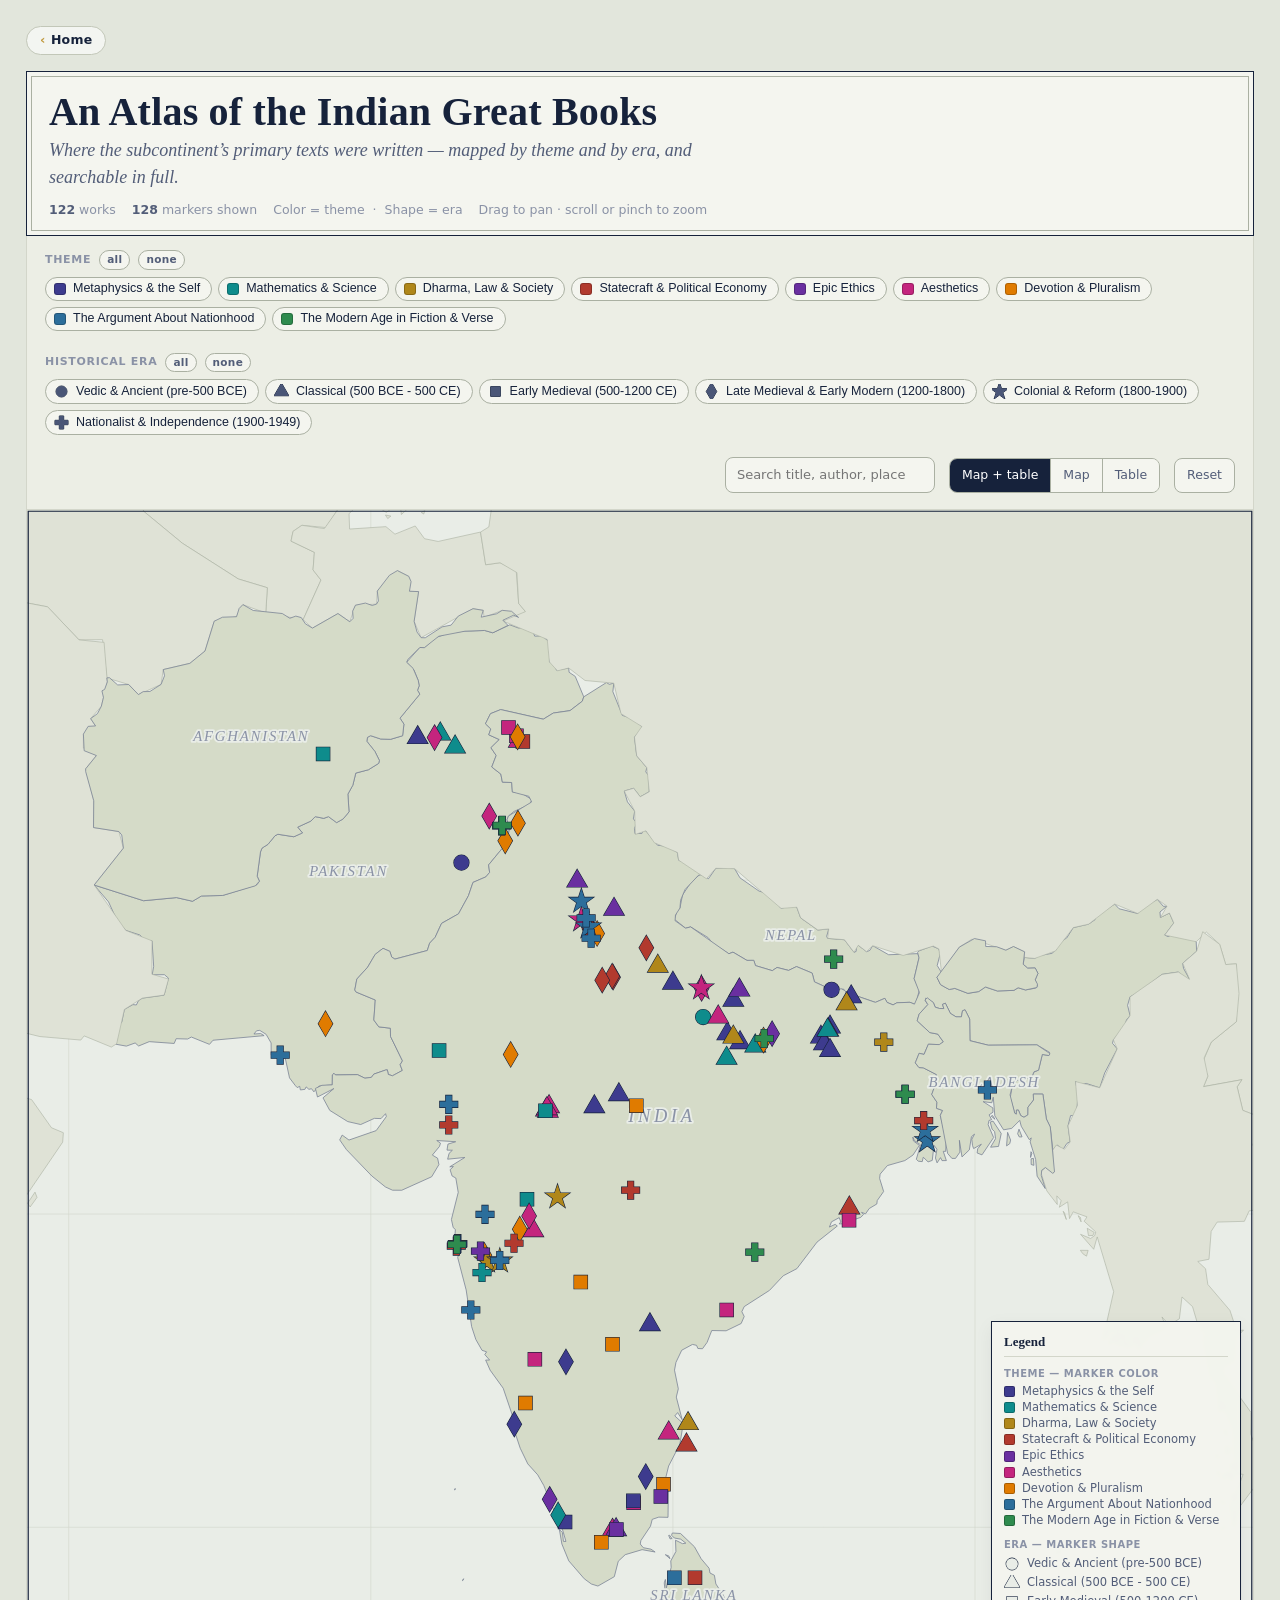
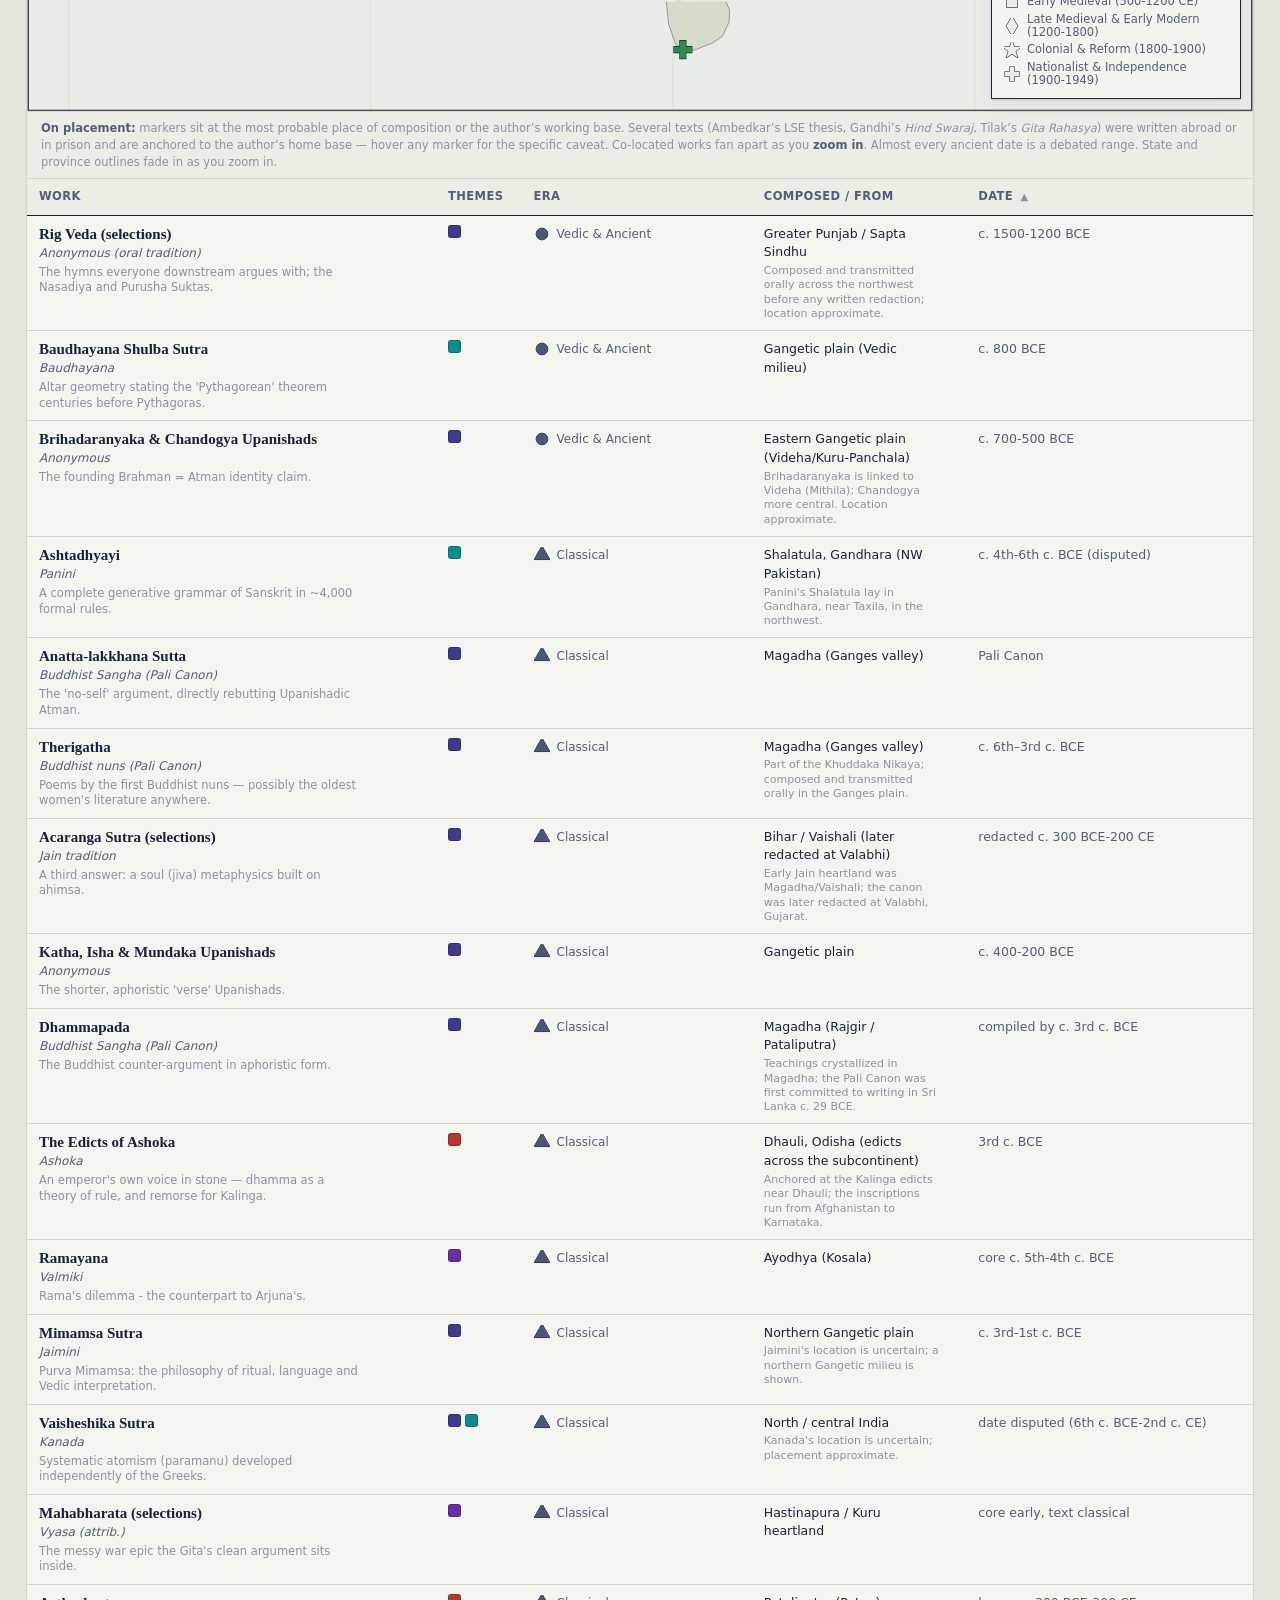
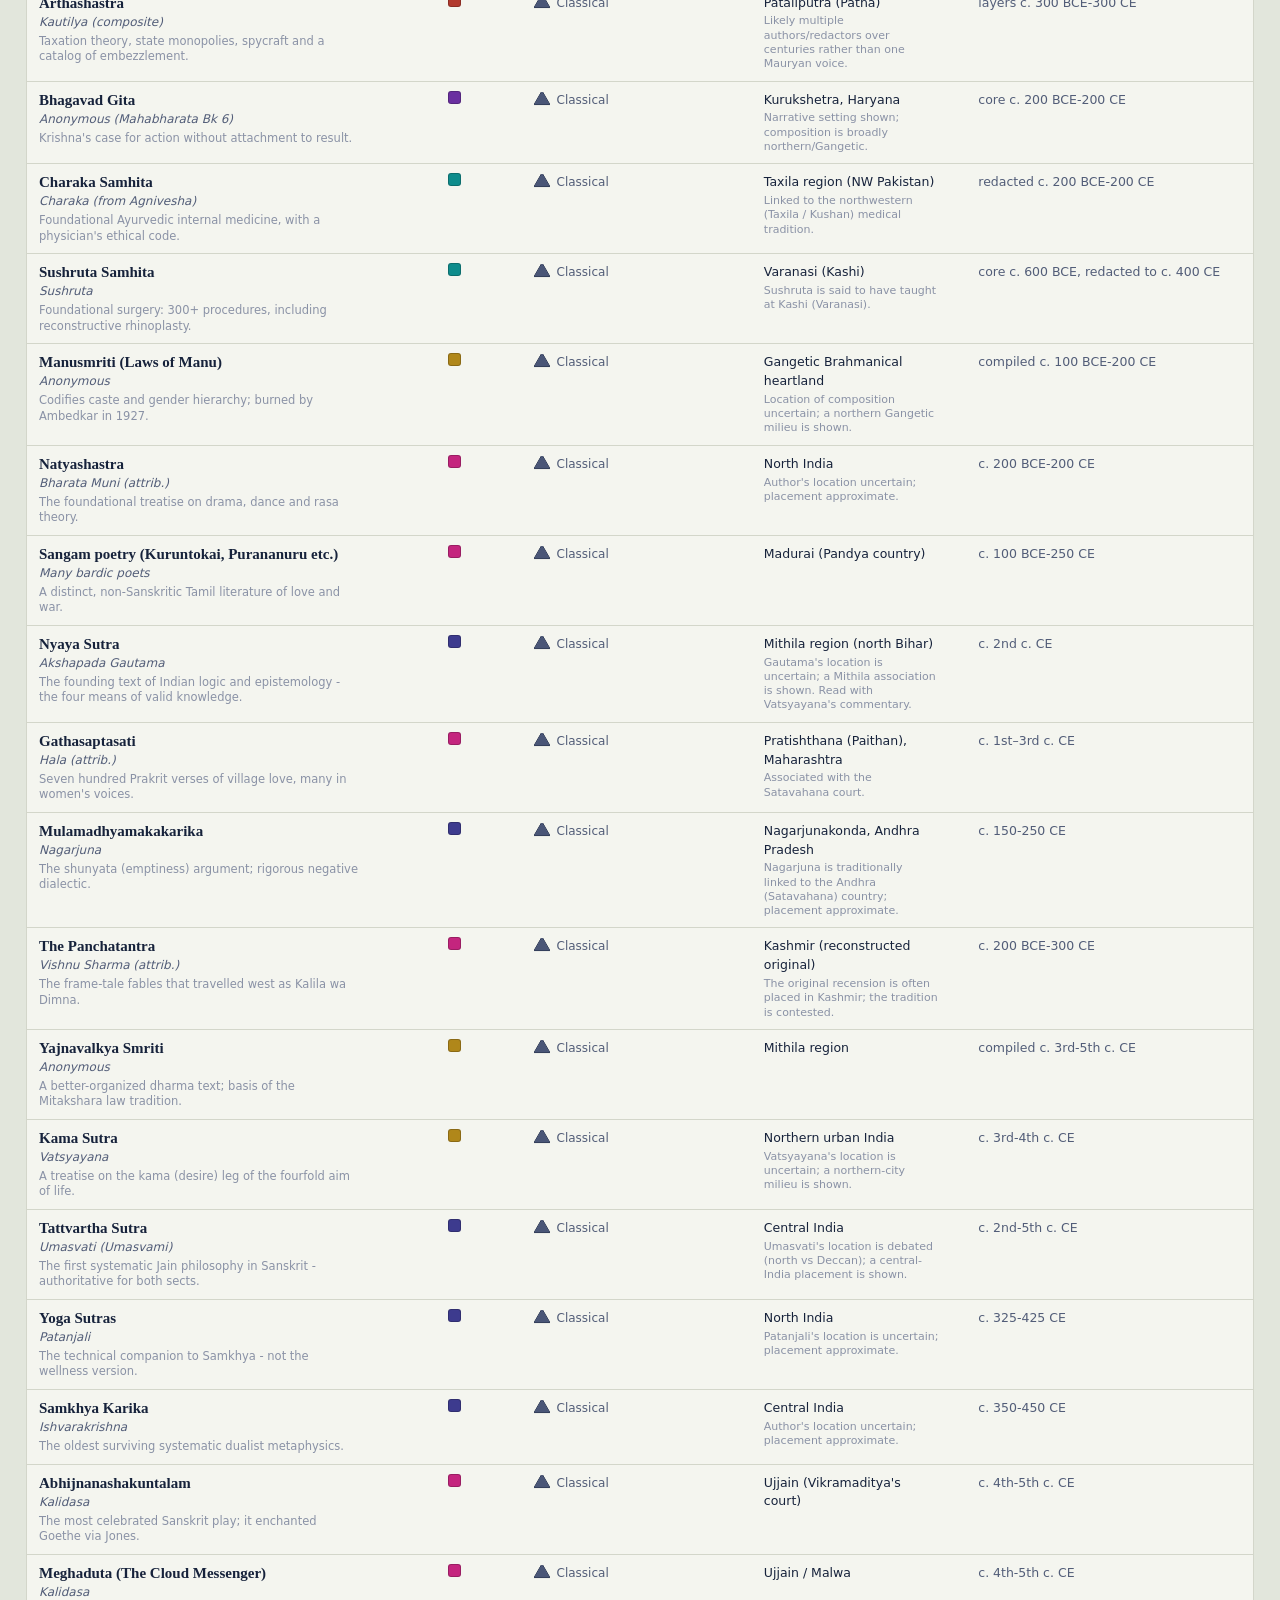
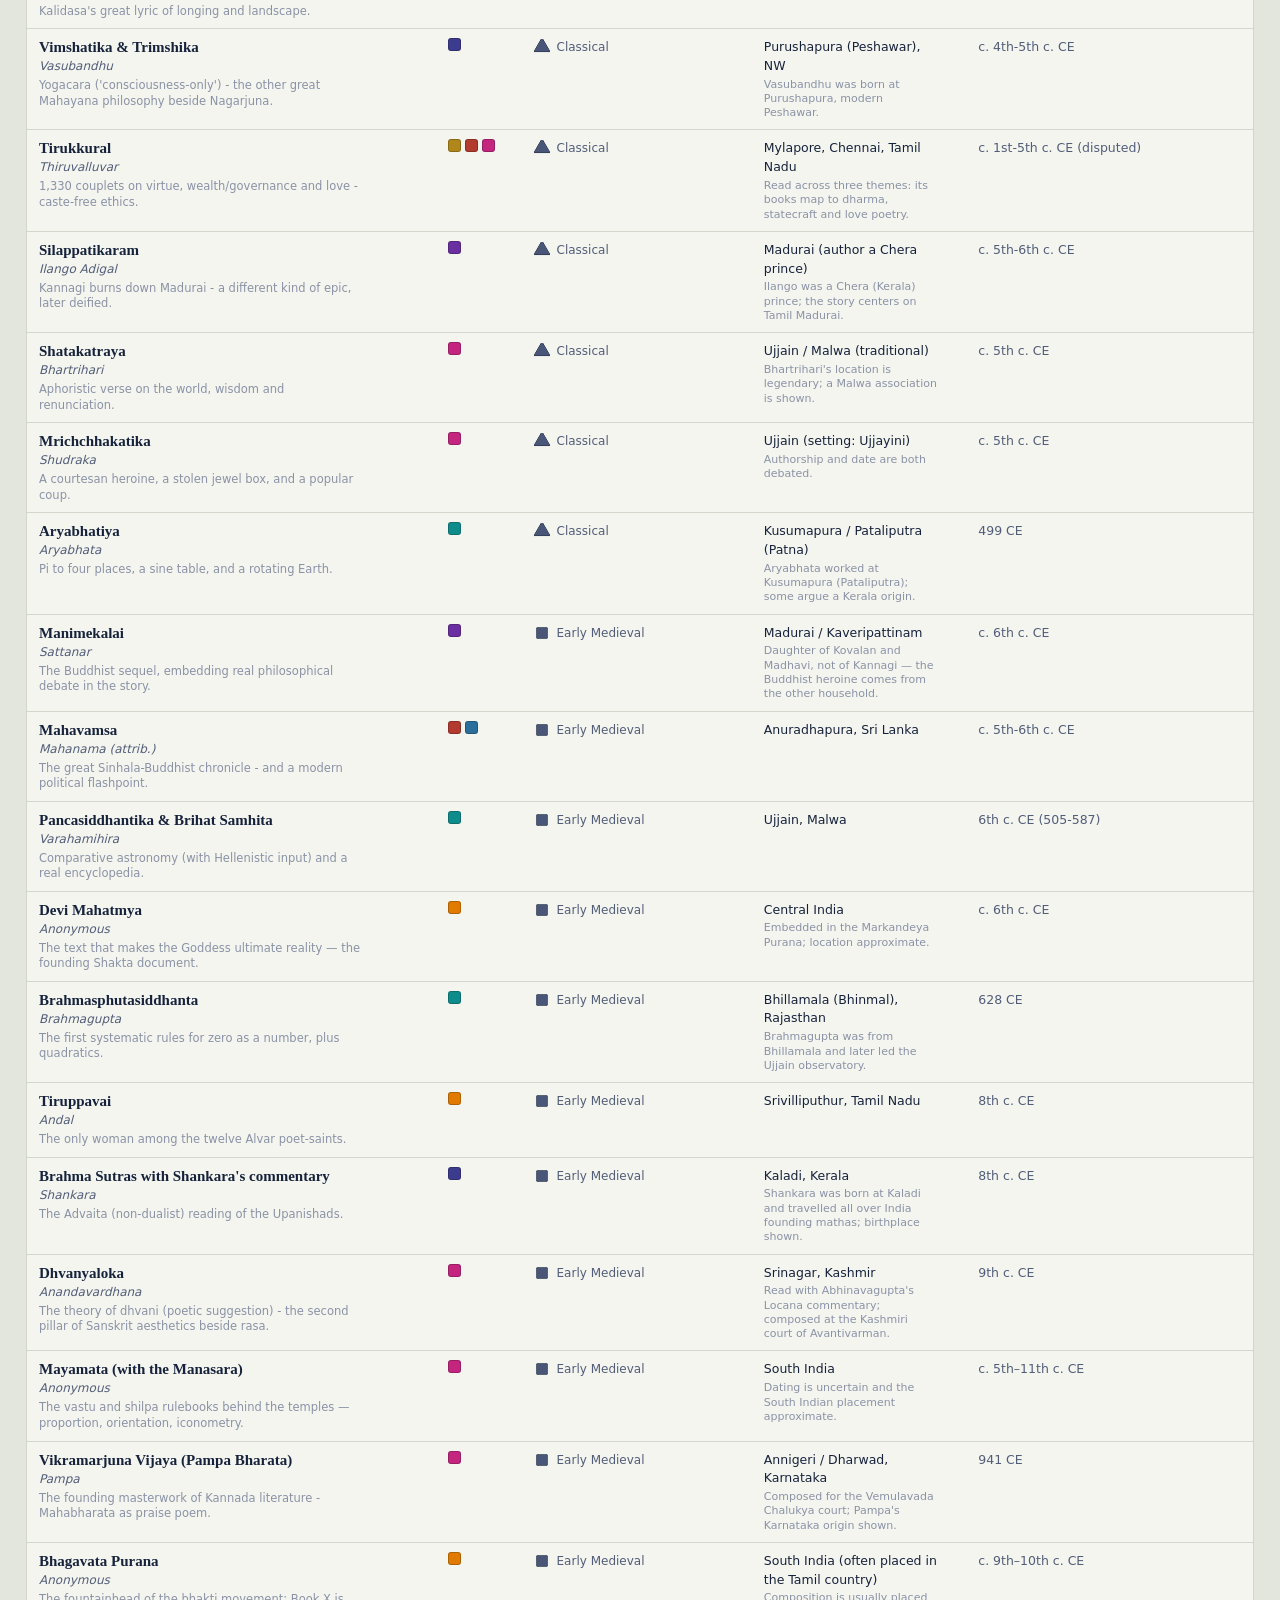
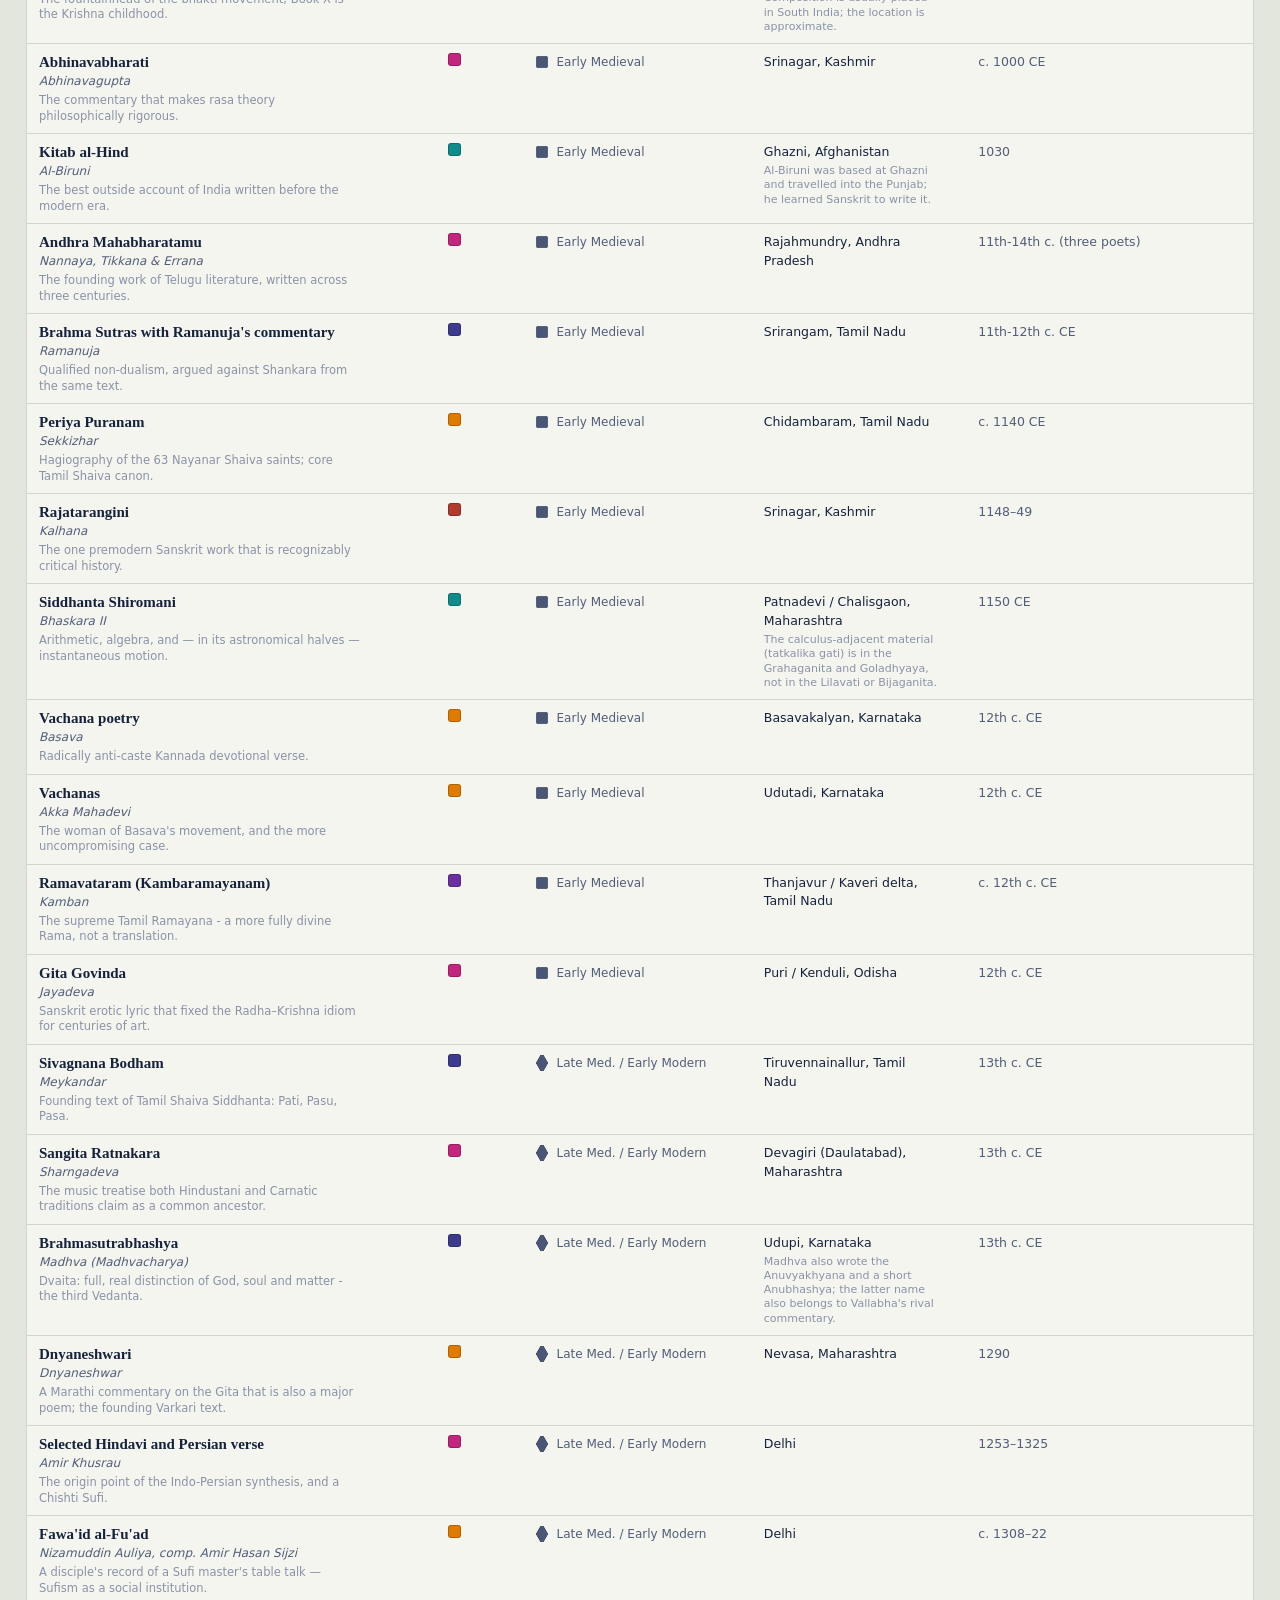
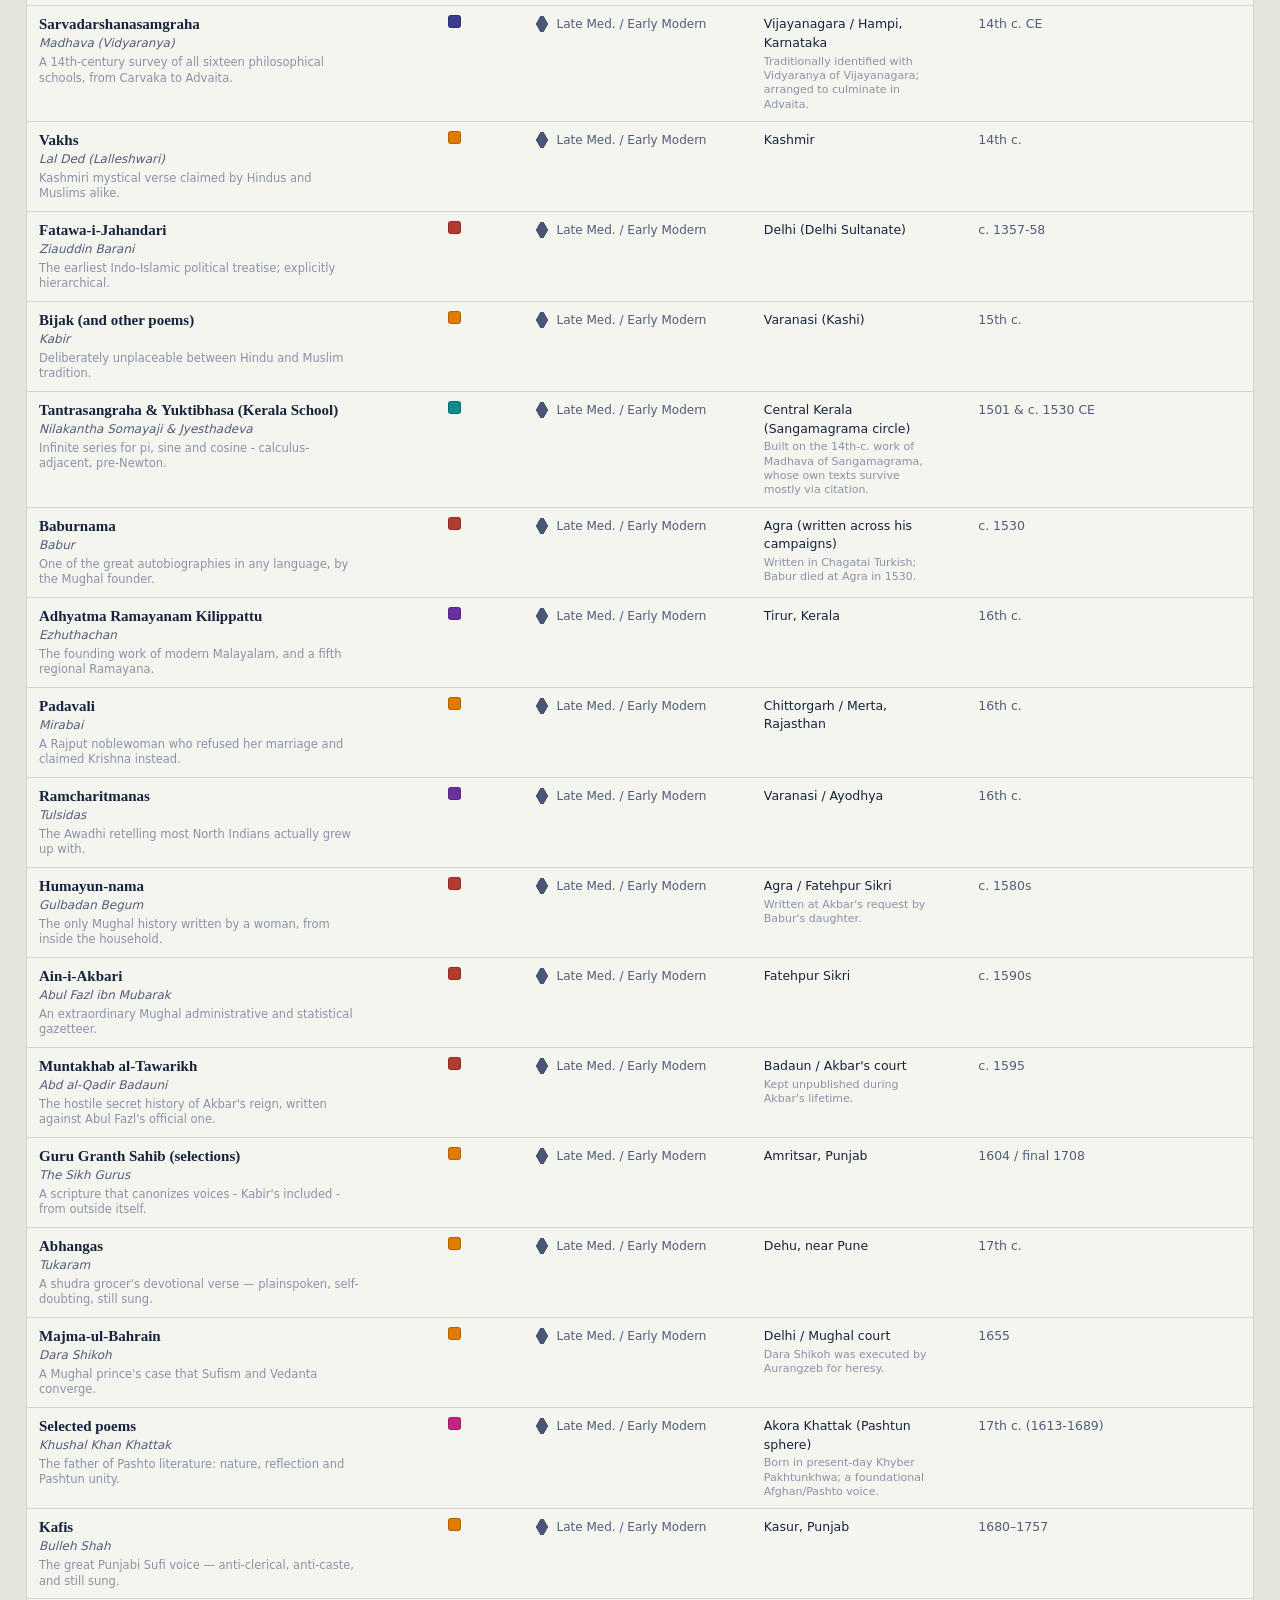
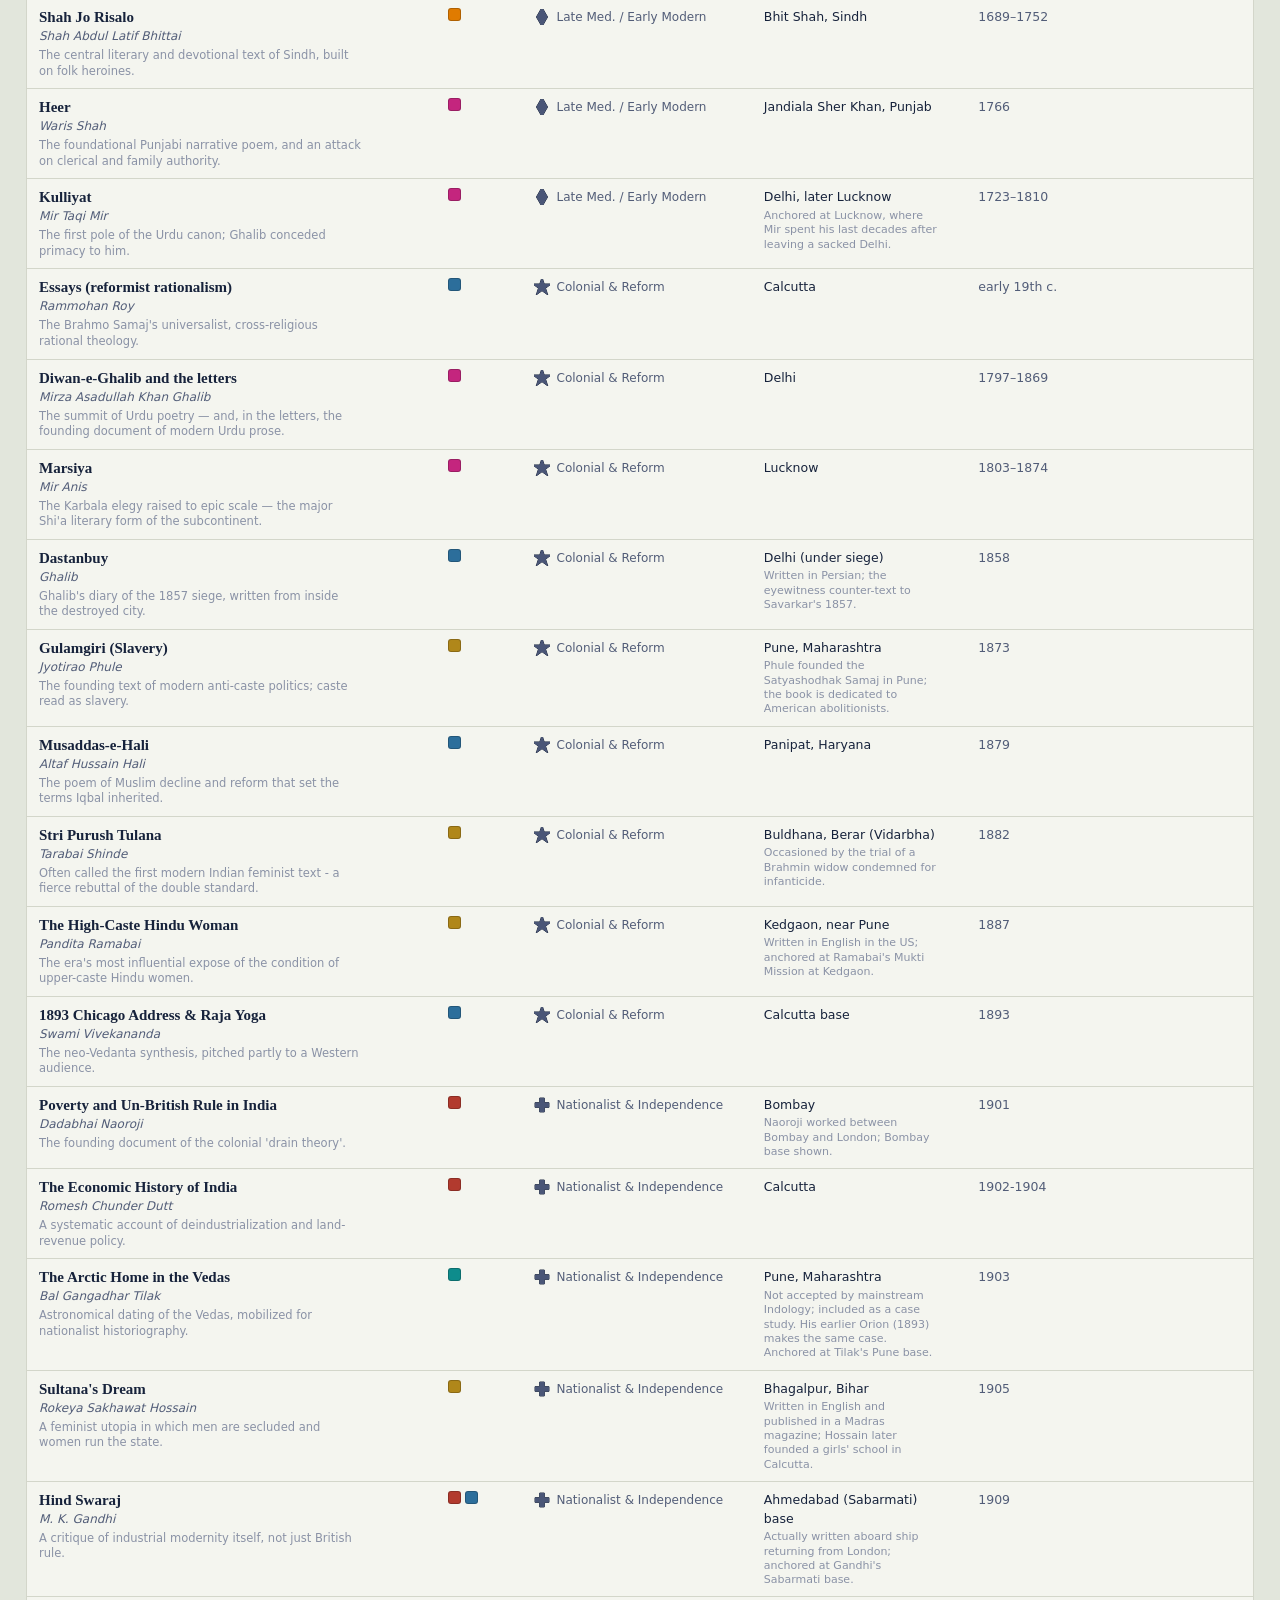
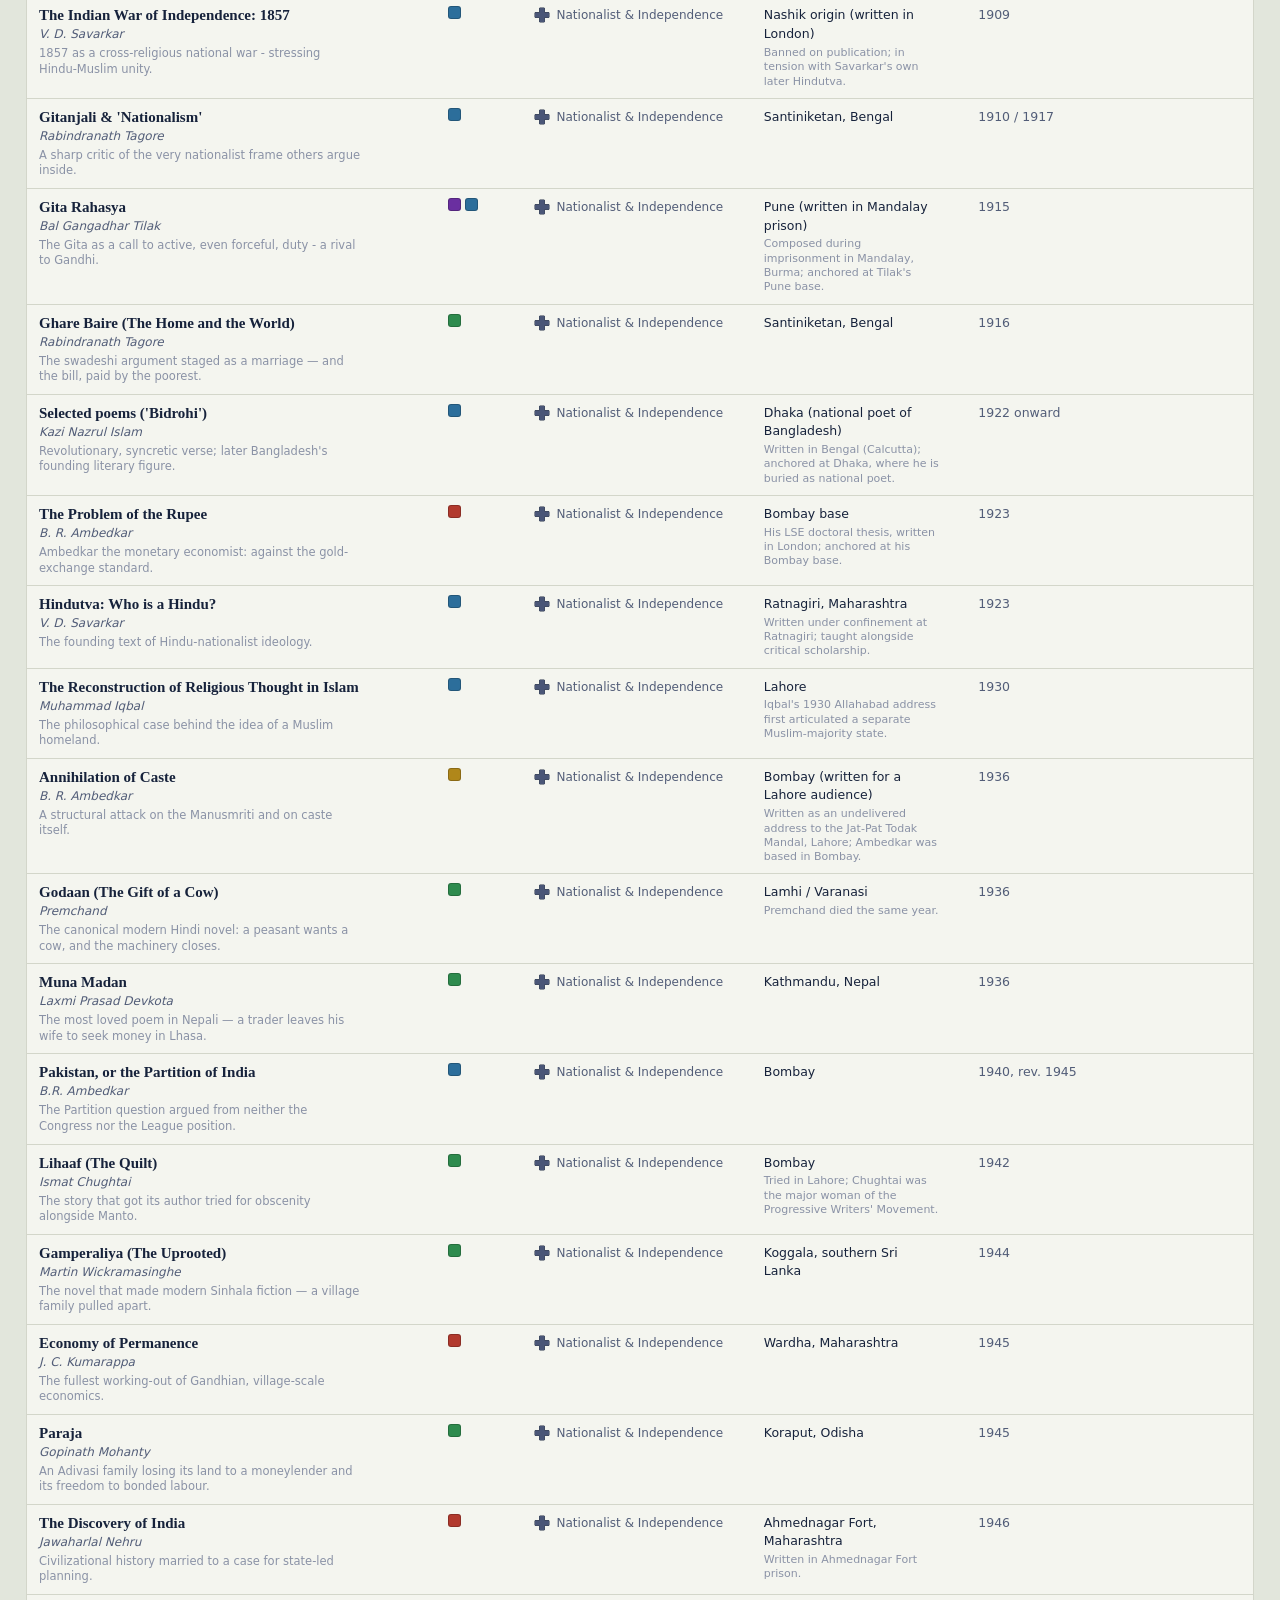
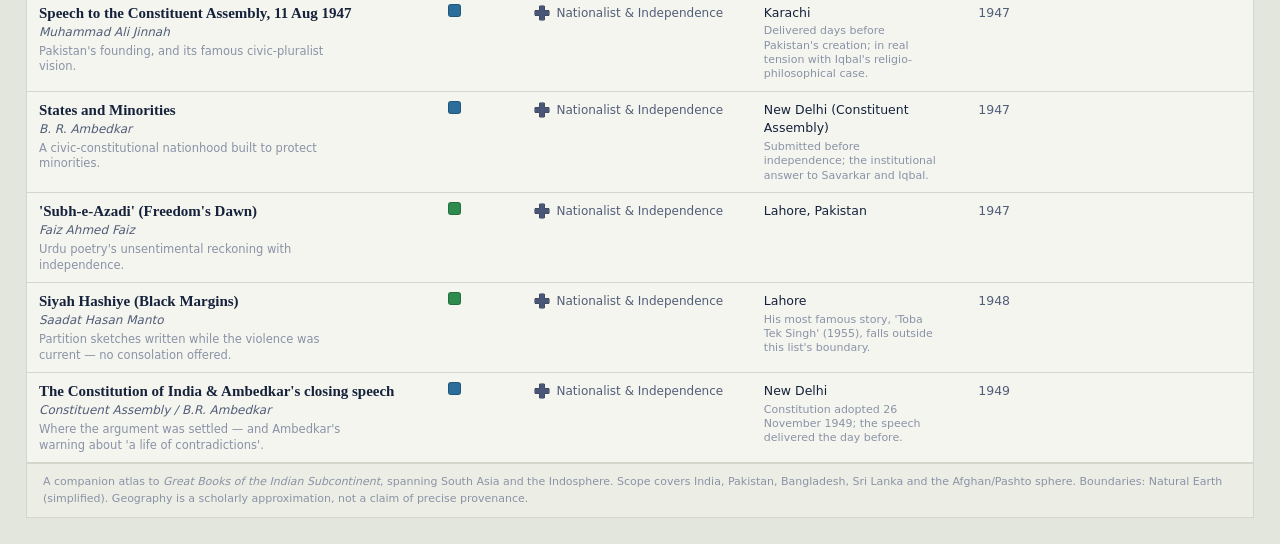
==== commit 3d82a1bc: "Add favicon, state outlines, home nav, card previews, and byline - Favicon: add favicon.svg (open-bo" ====
--- a/indian-great-books-atlas.html
+++ b/indian-great-books-atlas.html
@@ -139,6 +139,7 @@
 .country.ctx{fill:var(--land-ctx)}
 .graticule{fill:none;stroke:var(--grid);stroke-width:.6;vector-effect:non-scaling-stroke;opacity:.7}
 .frame{fill:none;stroke:var(--ink);stroke-width:1.2;vector-effect:non-scaling-stroke}
+.statelines{fill:none;stroke:var(--stroke-soft);stroke-width:.5;vector-effect:non-scaling-stroke;opacity:0;pointer-events:none}
 .clabel{font-family:var(--serif);font-style:italic;fill:var(--ink-faint);
   font-size:12.5px;text-anchor:middle;pointer-events:none;paint-order:stroke;
   stroke:var(--sea);stroke-width:3px;stroke-linejoin:round}
@@ -233,9 +234,17 @@
   *{transition:none!important}
 }
 </style>
+<link rel="icon" href="favicon.svg" type="image/svg+xml">
+<style>
+.home-nav{margin:0 0 16px}
+.home-btn{display:inline-flex;align-items:center;gap:.42em;font:600 12.5px/1 system-ui,-apple-system,"Segoe UI",Roboto,Helvetica,Arial,sans-serif;letter-spacing:.02em;color:#16223b;text-decoration:none;padding:7px 13px;border:1px solid #c2c7b8;border-radius:999px;background:rgba(255,255,255,.6);transition:background .14s,border-color .14s}
+.home-btn:hover{background:#fff;border-color:#c19a3f}
+.home-btn .ar{color:#c19a3f;font-weight:700;font-size:1.05em;line-height:0}
+</style>
 </head>
 <body>
 <div class="wrap">
+  <p class="home-nav"><a class="home-btn" href="index.html"><span class="ar">&lsaquo;</span> Home</a></p>
   <header class="mast">
     <h1>An Atlas of the Indian Great Books</h1>
     <p class="sub">Where the subcontinent&rsquo;s primary texts were written &mdash; mapped by theme and by era, and searchable in full.</p>
@@ -295,7 +304,7 @@
         </div>
       </div>
       <div class="map-foot">
-        <b>On placement:</b> markers sit at the most probable place of composition or the author&rsquo;s working base. Several texts (Ambedkar&rsquo;s LSE thesis, Gandhi&rsquo;s <i>Hind Swaraj</i>, Tilak&rsquo;s <i>Gita Rahasya</i>) were written abroad or in prison and are anchored to the author&rsquo;s home base &mdash; hover any marker for the specific caveat. Co-located works fan apart as you <b>zoom in</b>. Almost every ancient date is a debated range.
+        <b>On placement:</b> markers sit at the most probable place of composition or the author&rsquo;s working base. Several texts (Ambedkar&rsquo;s LSE thesis, Gandhi&rsquo;s <i>Hind Swaraj</i>, Tilak&rsquo;s <i>Gita Rahasya</i>) were written abroad or in prison and are anchored to the author&rsquo;s home base &mdash; hover any marker for the specific caveat. Co-located works fan apart as you <b>zoom in</b>. Almost every ancient date is a debated range. State and province outlines fade in as you zoom in.
       </div>
     </section>
 
@@ -379,6 +388,9 @@
   view: "both"
 };
 
+/* ---------------- sub-national outlines (revealed on zoom) ---------------- */
+const STATES = {"type":"MultiLineString","coordinates":[[[78.38,32.53],[78.27,32.5],[78.37,32.65],[78.37,32.77],[78.25,32.7],[78.01,32.61],[77.86,32.87],[77.72,33.01],[77.54,32.92],[77.35,32.87],[77.14,32.93],[76.96,33.03],[76.74,33.2]],[[76.74,33.2],[76.65,33.35],[76.49,33.5],[76.25,33.57],[76.24,33.73],[76.17,33.87],[76.02,33.98],[75.88,33.96],[75.74,34.07],[75.66,34.2],[75.58,34.21],[75.37,34.37],[75.35,34.56]],[[75.35,34.56],[75.61,34.5],[75.78,34.5],[76.02,34.68],[76.26,34.68],[76.4,34.75],[76.55,34.73],[76.74,34.82],[76.78,34.93],[76.92,34.92],[77.01,34.99],[77.05,35.11]],[[95.25,26.65],[95.2,26.87],[95.23,26.97],[95.18,27.03]],[[95.18,27.03],[95.42,27.14],[95.55,27.27],[95.64,27.23],[95.8,27.29],[95.9,27.28],[96.01,27.37],[95.98,27.45],[95.89,27.4],[95.89,27.56],[95.8,27.62],[95.78,27.72],[95.9,27.87],[95.96,27.99],[95.72,27.99],[95.54,27.9],[95.41,27.87],[95.31,27.9],[94.8,27.7],[94.47,27.59],[94.35,27.59],[94.24,27.65],[94.24,27.53],[93.98,27.33],[93.85,27.2],[93.83,27.1],[93.69,27.01],[93.46,26.95],[93.38,26.99],[93.02,26.95],[92.81,27.05],[92.7,27.07],[92.63,27.02],[92.21,26.91],[92.08,26.92]],[[92.08,26.92],[91.99,27.1],[92.01,27.18]],[[92.01,27.18],[92.08,27.3],[91.98,27.47],[91.73,27.46]],[[91.73,27.46],[91.6,27.55],[91.58,27.66],[91.63,27.85]],[[91.73,27.46],[91.52,27.37],[91.39,27.4]],[[91.39,27.4],[91.41,27.44],[91.31,27.58]],[[91.31,27.58],[91.32,27.92],[91.44,27.99]],[[91.31,27.58],[91.24,27.43],[91.16,27.39],[91.08,27.42],[90.97,27.39]],[[90.97,27.39],[90.95,27.69],[90.73,27.93],[90.76,28.06]],[[90.97,27.39],[90.93,27.37]],[[90.93,27.37],[90.83,27.33],[90.72,27.35]],[[90.72,27.35],[90.57,27.45],[90.51,27.63],[90.52,27.74],[90.47,27.78]],[[90.47,27.78],[90.48,27.92],[90.43,28.03],[90.48,28.07]],[[75.35,34.56],[75.22,34.64]],[[75.22,34.64],[75.23,34.79],[75.16,34.86],[74.93,34.81],[74.63,34.94],[74.52,35.11],[74.12,35.1]],[[74.12,35.1],[73.92,35.2],[73.73,35.21],[73.69,35.31],[73.78,35.45],[73.76,35.53],[73.41,35.55],[73.14,35.71],[73.15,35.83],[73.09,35.88],[72.87,35.87],[72.81,35.84],[72.52,35.9],[72.59,36.01],[72.53,36.1],[72.56,36.23],[72.69,36.27],[72.98,36.47],[73.09,36.6],[73.08,36.7],[73.42,36.75],[73.87,36.71],[73.87,36.78],[73.71,36.89]],[[73.71,36.89],[73.95,36.83],[74.09,36.83],[74.39,36.99],[74.54,36.96],[74.54,37.02]],[[88.89,27.32],[88.88,27.28]],[[88.88,27.28],[88.78,27.24],[88.73,27.15]],[[88.73,27.15],[88.52,27.18],[88.37,27.08],[88.12,27.14],[88,27.25]],[[88,27.25],[88.04,27.32],[88.02,27.49],[88.16,27.77],[88.12,27.86]],[[89.12,27.61],[89.22,27.56],[89.37,27.31],[89.33,27.21]],[[89.33,27.21],[89.33,27.12]],[[89.33,27.12],[89.24,27.07],[89.19,27.13],[89.03,27.16],[88.88,27.28]],[[89.33,27.12],[89.34,27.02],[89.27,26.93],[89.37,26.84]],[[89.37,26.84],[89.1,26.82],[88.89,26.98],[88.85,26.95],[88.83,27.1],[88.73,27.15]],[[89.37,26.84],[89.61,26.77],[89.6,26.72],[89.75,26.7]],[[89.75,26.7],[89.86,26.72]],[[89.86,26.72],[89.89,26.53],[89.83,26.33],[89.66,26.19]],[[89.66,26.19],[89.56,26.14],[89.6,26.06],[89.55,25.97],[89.35,26],[89.13,26.13],[89.07,26.29],[89.1,26.33],[88.95,26.44],[88.89,26.37],[89.04,26.25],[88.9,26.27],[88.81,26.23],[88.66,26.42],[88.4,26.56],[88.31,26.48],[88.46,26.45],[88.5,26.35],[88.43,26.36],[88.31,26.21],[88.16,26.14],[88.07,25.91],[88.13,25.77],[88.23,25.8],[88.42,25.65],[88.42,25.59],[88.53,25.5],[88.68,25.47],[88.77,25.5],[88.85,25.33],[88.98,25.3]],[[88.98,25.3],[88.92,25.17],[88.78,25.16],[88.6,25.19],[88.43,25.17],[88.43,25.05],[88.31,24.87],[88.2,24.95],[88.11,24.92],[88.14,24.84],[88.05,24.75],[88.02,24.65],[88.14,24.5],[88.48,24.32],[88.74,24.29],[88.73,24.19]],[[88.73,24.19],[88.67,24.08],[88.73,24.03],[88.71,23.93],[88.59,23.87],[88.54,23.65],[88.72,23.47],[88.77,23.47],[88.69,23.29],[88.71,23.24],[88.84,23.23],[88.95,23.18],[88.85,23.08],[88.84,22.96],[88.94,22.85],[88.91,22.74],[89,22.43],[89.06,22.13]],[[87.48,21.61],[87.41,21.79],[87.28,21.81],[87.19,21.96],[87.11,21.97],[87.06,21.91],[87,22.05],[86.69,22.22]],[[86.69,22.22],[86.85,22.31],[86.72,22.47],[86.75,22.54],[86.61,22.6],[86.59,22.68],[86.4,22.78],[86.45,23],[86.14,23.03],[86.02,23.15],[85.89,23.16],[85.83,23.26],[85.89,23.42],[85.83,23.48],[86,23.51],[86.02,23.61],[86.13,23.58],[86.12,23.5],[86.21,23.45],[86.34,23.51],[86.35,23.57],[86.46,23.64],[86.8,23.73],[86.88,23.91],[87.08,23.82],[87.17,23.81],[87.14,23.88],[87.24,23.85],[87.28,23.97],[87.49,24.05],[87.49,24.12],[87.57,24.12],[87.66,24.19],[87.63,24.27],[87.72,24.32],[87.8,24.5],[87.75,24.59],[87.88,24.59],[87.85,24.76],[87.88,24.89],[87.84,25.04],[87.78,25.09],[87.78,25.21]],[[87.78,25.21],[87.84,25.28],[87.74,25.4],[87.96,25.53],[88.07,25.49],[88.05,25.67],[87.81,25.87],[87.83,26.01],[87.98,26.15],[88.08,26.19],[88.3,26.36],[88.19,26.55],[88.09,26.54]],[[88.09,26.54],[88.17,26.74],[88.16,26.85],[88.08,26.99],[87.97,27.1],[88,27.25]],[[89.33,27.21],[89.51,27.19],[89.53,27.31]],[[89.53,27.31],[89.61,27.24],[89.54,27.17],[89.62,27.14]],[[89.62,27.14],[89.78,26.94],[89.76,26.8]],[[89.76,26.8],[89.75,26.7]],[[89.76,26.8],[90,26.86]],[[90,26.86],[90.07,26.81],[90.24,27],[90.31,27.17]],[[90.31,27.17],[90.34,27.21]],[[90.34,27.21],[90.52,27.13]],[[90.52,27.13],[90.67,27.04],[90.68,26.95],[90.81,26.83],[90.95,26.83],[90.94,26.78]],[[90.94,26.78],[90.59,26.78],[90.38,26.89],[90.18,26.83],[90.09,26.74],[89.86,26.72]],[[90.94,26.78],[91.01,26.78]],[[91.01,26.78],[91.2,26.8],[91.28,26.77],[91.41,26.87],[91.52,26.8],[91.7,26.8],[91.8,26.85],[91.88,26.8],[91.89,26.88],[92.04,26.85],[92.08,26.92]],[[95.18,27.03],[95.03,26.93],[94.92,26.95],[94.8,26.81],[94.69,26.74],[94.49,26.68],[94.36,26.5],[94.27,26.55],[94.18,26.37],[94.01,26.18],[93.99,25.95],[93.9,25.86],[93.78,25.83],[93.8,25.94],[93.68,25.92],[93.71,25.87],[93.52,25.69],[93.34,25.54],[93.46,25.38],[93.45,25.3]],[[93.45,25.3],[93.39,25.24],[93.19,24.81],[93.12,24.81],[93.09,24.71],[93.1,24.58],[93.02,24.4]],[[93.02,24.4],[92.83,24.38],[92.75,24.47],[92.62,24.24],[92.45,24.13],[92.42,24.24],[92.3,24.24]],[[92.3,24.24],[92.22,24.26],[92.26,24.4],[92.22,24.5],[92.15,24.54]],[[92.15,24.54],[92.23,24.78],[92.25,24.9],[92.38,24.84],[92.48,24.86],[92.48,24.93],[92.38,25]],[[92.38,25],[92.56,25.15],[92.81,25.23],[92.79,25.35],[92.59,25.5],[92.68,25.6],[92.59,25.59],[92.38,25.76],[92.17,25.7],[92.21,25.92],[92.18,25.99],[92.26,26.06],[92.16,26.09],[91.92,26.04],[91.83,26.09],[91.72,25.97],[91.63,25.95],[91.58,26.03],[91.47,25.86],[91.36,25.84],[91.21,25.74],[91.2,25.87],[91.03,25.84],[90.97,25.94],[90.77,25.96],[90.54,25.91],[90.55,25.98],[90.37,26.01],[90.14,25.96],[89.97,25.8],[89.94,25.69],[90,25.59],[89.9,25.54],[89.81,25.44]],[[89.81,25.44],[89.83,25.63],[89.79,25.84],[89.83,25.93],[89.66,26.19]],[[90.52,27.13],[90.64,27.16],[90.6,27.21],[90.71,27.25],[90.72,27.35]],[[90.93,27.37],[91,27.21],[90.99,27.11],[91.09,26.98],[91.18,26.94]],[[91.18,26.94],[91.02,26.85],[91.01,26.78]],[[91.18,26.94],[91.33,26.92],[91.35,26.84],[91.49,27.02]],[[91.49,27.02],[91.77,27.08],[91.9,27.15],[91.91,27.24],[92.01,27.18]],[[91.49,27.02],[91.38,27.16]],[[91.38,27.16],[91.47,27.3],[91.39,27.4]],[[90.7,23.55],[90.77,23.62],[90.73,23.72],[90.76,23.85],[90.89,23.86],[91.04,24.09],[91,24.17],[91.15,24.26]],[[91.15,24.26],[91.29,24.21],[91.31,23.99]],[[91.31,23.99],[91.22,23.91],[91.14,23.61],[91.23,23.47],[91.3,23.14],[91.37,23.06],[91.37,23.26],[91.46,23.18],[91.5,23.04],[91.59,22.94],[91.69,22.99],[91.8,23.09],[91.74,23.27],[91.79,23.37],[91.94,23.5],[91.94,23.72],[92,23.65],[92.15,23.73],[92.19,23.65],[92.26,23.7]],[[92.26,23.7],[92.25,23.61],[92.36,23.29],[92.33,23.17],[92.35,22.96],[92.43,22.87],[92.5,22.7],[92.5,22.56],[92.58,22.17],[92.54,22.13],[92.58,21.98]],[[73.71,36.89],[73.19,36.88],[72.87,36.83],[72.57,36.82],[72.45,36.76],[72.21,36.73],[72.17,36.65],[72.05,36.62],[71.87,36.5],[71.77,36.48],[71.74,36.4],[71.63,36.46],[71.38,36.22],[71.22,36.13],[71.17,36.03]],[[71.17,36.03],[71.06,35.85],[70.98,35.78],[71.01,35.71],[70.87,35.6],[70.86,35.48],[70.73,35.5],[70.54,35.45],[70.55,35.57],[70.49,35.66],[70.37,35.7],[70.23,35.67]],[[70.23,35.67],[70.27,35.85]],[[70.27,35.85],[70.46,35.98],[70.43,36.04],[70.47,36.28],[70.21,36.34],[70.04,36.46],[70,36.62],[70.01,36.92],[70.12,37.04],[70.03,37.14],[70,37.28],[70,37.55]],[[81,30.2],[80.88,30.21],[80.85,30.14],[80.65,29.97],[80.57,29.95],[80.48,29.81],[80.37,29.76],[80.39,29.6],[80.21,29.42],[80.28,29.31],[80.23,29.14],[80.13,29.11],[80.1,28.98],[80.03,28.92],[80.07,28.82]],[[80.07,28.82],[79.95,28.74],[79.84,28.86],[79.57,28.88],[79.44,28.85],[79.37,28.97],[79.3,28.97],[79.06,29.15],[78.91,29.11],[78.87,29.22],[78.72,29.28],[78.86,29.35],[78.92,29.42],[78.64,29.54],[78.48,29.72],[78.38,29.76],[78.23,29.95],[78.15,29.93],[78.19,29.71],[78.11,29.65],[77.95,29.72],[77.83,29.66],[77.75,29.88],[77.75,29.98],[77.83,30.13],[77.95,30.23],[77.66,30.39],[77.59,30.38]],[[77.59,30.38],[77.57,30.41],[77.81,30.52],[77.71,30.79],[77.79,30.93],[77.75,30.97],[77.94,31.17],[78.04,31.17],[78.28,31.29],[78.5,31.22],[78.79,31.21],[78.87,31.12],[78.99,31.13],[78.89,31.28]],[[70.27,35.85],[70.18,35.89],[70.11,35.82],[69.96,35.81]],[[69.96,35.81],[69.89,36.01],[69.79,36.1],[69.78,36.21],[69.67,36.35],[69.44,36.25],[69.3,36.23],[69.22,36.3]],[[69.22,36.3],[69.15,36.49],[69.26,36.61],[69.22,36.79],[69.3,36.85],[69.31,37.12]],[[69.22,36.3],[69,36.42],[68.86,36.41],[68.72,36.53],[68.32,36.55],[68.24,36.57]],[[68.24,36.57],[68.19,36.59]],[[68.19,36.59],[68.04,36.82],[68.02,36.93]],[[68.19,36.59],[68.08,36.56],[67.83,36.59],[67.69,36.65],[67.5,36.64],[67.37,36.55],[67.42,36.47],[67.37,36.29],[67.27,36.15],[67.07,36.06],[67.11,35.93],[66.94,35.79],[66.9,35.72]],[[66.9,35.72],[66.8,35.67],[66.52,35.67],[66.63,35.86],[66.59,36.17],[66.46,36.22],[66.68,36.55],[66.53,36.59]],[[66.53,36.59],[66.44,36.76],[66.56,36.78],[66.47,36.97],[66.5,37.11],[66.41,37.25],[66.25,37.31],[66.25,37.36]],[[66.53,36.59],[66.23,36.54],[66.05,36.53],[65.69,36.35],[65.53,36.34],[65.49,36.1],[65.53,35.97],[65.69,36]],[[65.69,36],[65.58,35.93],[65.37,35.91],[65.14,35.94],[65.1,35.99],[65.18,36.05],[65.21,36.24],[65.28,36.36],[65.48,36.39],[65.39,36.62],[65.44,36.75],[65.34,36.91],[65.37,37.07],[65.49,37.24]],[[65.69,36],[65.74,36.02],[65.79,35.79],[65.68,35.79],[65.62,35.68],[65.52,35.68],[65.41,35.45],[65.45,35.25]],[[65.45,35.25],[65.33,35.19],[65.14,35.25],[64.92,35.21],[64.73,35.21]],[[64.73,35.21],[64.61,35.2],[64.42,35.24],[64.42,35.42],[64.31,35.4],[64.25,35.47],[64.03,35.49],[64,35.61],[63.89,35.71],[63.94,35.9],[63.91,36.03]],[[64.73,35.21],[64.99,35.04],[65.05,34.94],[64.97,34.77],[64.72,34.7],[64.53,34.71],[64.48,34.67]],[[64.48,34.67],[64.21,34.68],[64.01,34.56],[63.81,34.51],[63.55,34.56],[63.36,34.63],[63.17,34.61],[63.03,34.65],[62.93,34.73],[62.67,34.84],[62.67,35.04],[62.82,35.33]],[[64.48,34.67],[64.47,34.49],[64.4,34.52],[64.19,34.47],[64.2,34.27],[64.12,34.23],[63.85,34.22],[63.74,34.27],[63.49,34.27],[63.39,34.07],[63.58,33.79],[63.51,33.77],[63.45,33.65],[63.24,33.62],[63.07,33.53],[63.14,33.32]],[[63.14,33.32],[63.04,33.18],[62.74,33.12],[62.69,33.07],[62.54,33.06],[62.4,33],[62.35,32.85],[62.03,32.79],[62,32.89],[61.85,32.82],[61.67,32.9],[61.69,33.02],[61.84,33.17],[61.76,33.28],[61.82,33.34],[61.85,33.48],[61.53,33.51],[61.45,33.46],[61.16,33.46],[60.92,33.51]],[[83.65,29.16],[83.61,28.98],[83.47,28.78],[83.29,28.72],[83.15,28.74]],[[83.15,28.74],[82.92,28.82],[82.77,28.81],[82.7,28.91],[82.57,28.99]],[[82.57,28.99],[82.4,29.02],[82.41,29.09],[82.27,29.1],[82.09,28.98],[82.01,29.01],[81.84,28.98],[81.57,29.06],[81.55,29.13]],[[81.55,29.13],[81.49,29.17],[81.47,29.3],[81.53,29.35],[81.72,29.35],[81.71,29.47],[81.78,29.61],[81.7,29.69],[81.76,29.91],[81.57,29.94],[81.46,29.91],[81.42,30.02],[81.27,30.07]],[[81.08,30.03],[81,29.92],[81.04,29.74],[80.79,29.67],[80.74,29.53],[80.89,29.43],[80.76,29.35],[80.72,29.24],[80.56,29.13],[80.49,28.99],[80.53,28.68]],[[80.53,28.68],[80.49,28.58],[80.35,28.62],[80.23,28.73],[80.07,28.82]],[[81.55,29.13],[81.41,29],[81.57,28.77],[81.43,28.9],[81.21,28.91],[81.05,28.98],[80.99,28.94],[81.09,28.85],[81.23,28.83],[81.27,28.64],[81.06,28.44],[81.05,28.39]],[[81.05,28.39],[80.89,28.45],[80.53,28.68]],[[84.23,28.91],[83.95,28.82],[83.8,28.69],[83.84,28.63],[83.69,28.4],[83.78,28.26],[83.67,28.05],[83.59,28]],[[83.59,28],[83.5,28.11],[83.17,28.26],[83.09,28.25]],[[83.09,28.25],[82.89,28.47],[82.96,28.6],[83.1,28.65],[83.15,28.74]],[[85.08,28.33],[84.84,28.09],[84.72,27.92],[84.75,27.83],[84.65,27.84]],[[84.65,27.84],[84.58,27.88],[84.41,27.76]],[[84.41,27.76],[84.32,27.76],[84.27,27.85],[83.99,27.91],[83.83,27.88],[83.44,27.95],[83.59,28]],[[86.05,27.89],[86,27.74],[85.81,27.5],[85.82,27.44],[85.68,27.36],[85.5,27.38]],[[85.5,27.38],[85.26,27.49],[85.2,27.68],[85.06,27.72],[84.86,27.68],[84.67,27.74],[84.65,27.84]],[[86.52,27.97],[86.56,27.91],[86.59,27.74],[86.55,27.65],[86.46,27.61],[86.27,27.45],[86.21,27.25],[86.39,27.18],[86.33,27.12],[86.36,26.99],[86.15,26.9],[86.2,26.71],[86.15,26.6]],[[86.15,26.6],[86.01,26.65],[85.82,26.57],[85.71,26.65],[85.69,26.81],[85.6,26.85],[85.36,26.76]],[[85.36,26.76],[85.42,27.02],[85.52,27.22],[85.44,27.34],[85.5,27.38]],[[86.98,27.95],[87,27.7],[86.91,27.42],[86.96,27.3],[86.92,27.13],[86.97,26.91],[87.17,26.92],[87.15,26.84],[87,26.72],[86.94,26.52]],[[86.94,26.52],[86.71,26.41],[86.28,26.61],[86.15,26.6]],[[87.68,27.81],[87.61,27.68],[87.55,27.68],[87.48,27.54],[87.45,27.38],[87.52,27.3],[87.72,27.24],[87.7,27.15],[87.6,27.1],[87.48,26.98],[87.67,26.74],[87.65,26.41]],[[87.65,26.41],[87.59,26.38],[87.38,26.42],[87.33,26.35],[87.08,26.43],[87.04,26.58],[86.94,26.52]],[[88.09,26.54],[88.07,26.45],[87.98,26.37],[87.87,26.46],[87.65,26.41]],[[94.65,25.45],[94.54,25.51],[94.57,25.69],[94.33,25.51],[94.21,25.5],[94.03,25.55],[93.8,25.54],[93.81,25.45],[93.68,25.33],[93.61,25.21],[93.45,25.3]],[[93.3,24.04],[93.11,24.04],[93,24.1],[93.02,24.4]],[[92.26,23.7],[92.27,23.83],[92.32,23.85],[92.33,24.19],[92.3,24.24]],[[91.31,23.99],[91.36,24.1],[91.56,24.09],[91.62,24.2],[91.73,24.16],[91.73,24.23],[91.86,24.15],[91.92,24.34],[92.11,24.41],[92.15,24.54]],[[91.15,24.26],[91.24,24.34],[91.19,24.48],[91.22,24.67],[91.15,24.7],[91.13,24.88],[90.98,24.88],[90.91,24.98],[90.93,25.16]],[[90.93,25.16],[91.24,25.2],[91.47,25.13],[91.66,25.13],[91.73,25.17],[92,25.18],[92.3,25.07],[92.38,25]],[[90.93,25.16],[90.5,25.17],[90.36,25.15],[90.13,25.21],[89.91,25.3],[89.81,25.3],[89.8,25.4]],[[89.8,25.4],[89.81,25.44]],[[90.45,23.05],[90.33,23.07],[90.27,22.97],[90.14,23.06],[89.98,22.88],[89.93,22.87]],[[89.93,22.87],[89.83,22.94],[89.63,23.24],[89.6,23.47],[89.42,23.67],[89.31,23.73],[89.34,23.92]],[[89.34,23.92],[89.56,23.81],[89.7,23.85],[89.7,23.98],[89.8,24.06],[89.83,24.17],[89.76,24.27],[89.79,24.74],[89.7,24.81],[89.65,24.97],[89.68,25.16]],[[89.68,25.16],[89.74,25.33],[89.8,25.4]],[[89.68,25.16],[89.51,25.17],[89.35,25.21],[89.28,25.17],[89.22,25.29],[88.98,25.3]],[[89.34,23.92],[89.19,23.93],[89.07,24.01],[88.98,24.16],[88.84,24.12],[88.73,24.19]],[[89.93,22.87],[89.89,22.72],[89.98,22.47]],[[61.61,31.39],[61.67,31.6],[61.72,31.61],[61.89,31.8],[61.98,32.02],[62.6,32.05],[62.74,31.93],[62.98,31.99],[63.07,32.05],[63.14,32.24],[63.53,32.2]],[[63.53,32.2],[63.57,32.07],[63.41,31.8],[63.32,31.32],[63.34,31.13],[63.14,30.94],[63.15,30.77],[63.06,30.68],[63.09,30.52],[63.01,30.46],[62.92,30.31],[62.76,30.19],[62.76,30.07],[62.6,29.42]],[[62.6,29.42],[62.37,29.42],[61.61,29.64],[60.84,29.86]],[[63.14,33.32],[63.5,33.34],[63.79,33.42],[63.89,33.5],[64.01,33.49],[64.23,33.16],[64.33,33.12],[64.48,33.23],[64.55,33.32],[64.73,33.23]],[[64.73,33.23],[64.72,33.13],[64.57,33.02],[64.57,32.9],[64.39,32.84],[64.25,32.69],[64.29,32.63],[64.18,32.57],[64,32.55],[64.02,32.45],[63.81,32.32],[63.72,32.32],[63.53,32.2]],[[74.12,35.1],[74.01,34.88],[73.76,34.79],[73.65,34.67],[73.62,34.56],[73.45,34.56],[73.4,34.38],[73.47,34.27],[73.52,34.01]],[[73.52,34.01],[73.36,33.96],[73.31,33.87],[73.13,33.8]],[[72.93,33.73],[72.77,33.95],[72.69,33.87],[72.53,34.02],[72.24,33.94],[72.23,33.77],[72.09,33.79],[72.02,33.75],[71.95,33.53],[71.88,33.42],[71.74,33.38],[71.7,33.26],[71.75,33.21],[71.7,33.06],[71.59,33.19],[71.43,33.25],[71.47,33.06],[71.18,32.96],[71.11,32.79],[71.16,32.61],[71.31,32.54],[71.35,32.43],[71.23,32.18],[71.12,32.08],[70.99,31.9],[70.9,31.71],[70.85,31.55],[70.87,31.42],[70.78,31.29],[70.57,31.33],[70.4,31.25]],[[73.13,33.8],[72.93,33.73]],[[70.4,31.25],[70.21,31.81],[70.21,31.89],[70.07,32.18],[70.22,32.31],[70.28,32.31],[70.43,32.43],[70.46,32.5],[70.58,32.51],[70.37,32.72],[70.38,32.83],[70.54,33.05],[70.63,33.04],[70.79,33.1],[70.87,33.18],[70.58,33.28],[70.48,33.4],[70.73,33.5],[70.75,33.58],[70.99,33.56],[71.11,33.6],[71.14,33.74],[71.33,33.63],[71.45,33.65],[71.64,33.62],[71.65,33.55],[71.84,33.63],[71.79,33.66],[71.86,33.77],[71.73,33.84],[71.6,33.74],[71.52,33.73],[71.38,33.99],[71.35,34.16],[71.53,34.26],[71.54,34.31],[71.69,34.44],[71.64,34.54],[71.76,34.66],[71.78,34.78],[71.58,34.79],[71.45,34.94]],[[71.45,34.94],[71.51,35.07],[71.63,35.2],[71.53,35.3],[71.61,35.4],[71.59,35.46]],[[71.59,35.46],[71.59,35.55],[71.48,35.63],[71.52,35.68],[71.34,35.95],[71.17,36.03]],[[70.4,31.25],[70.4,31.19],[70.26,31.16],[70.24,31.07]],[[70.24,31.07],[70.26,31.39],[70.22,31.49],[70.07,31.41],[70.04,31.32],[69.99,31.48],[69.91,31.52],[69.94,31.89],[69.87,31.85],[69.82,32.06],[69.71,32.05],[69.57,31.95],[69.3,31.94]],[[69.3,31.94],[69.25,32.13],[69.27,32.3],[69.23,32.42],[69.28,32.53],[69.43,32.67],[69.38,32.77],[69.48,32.86],[69.48,33.01]],[[69.48,33.01],[69.55,33.08],[69.77,33.11],[69.88,33.09],[70.12,33.2],[70.29,33.32],[70.29,33.38],[70.15,33.51],[70.17,33.64],[70.11,33.73],[70,33.74]],[[70,33.74],[69.84,33.94],[69.91,34.04]],[[69.91,34.04],[70,34.04],[70.33,33.96],[70.52,33.94],[70.86,33.96],[71.06,34.05],[71.12,34.36],[70.97,34.47],[70.98,34.56]],[[70.98,34.56],[71.07,34.56],[71.08,34.67],[71.2,34.75],[71.29,34.88],[71.45,34.94]],[[70.98,34.56],[70.74,34.53],[70.65,34.66],[70.62,34.8]],[[70.62,34.8],[70.57,34.99]],[[70.57,34.99],[70.65,35.13],[70.85,35.07],[71.11,35.1],[71.23,35.32],[71.45,35.35],[71.59,35.46]],[[70.57,34.99],[70.39,34.9],[70.26,34.94],[70.15,35.09],[70.04,35.1],[69.97,35.24]],[[69.97,35.24],[69.92,35.34],[70.14,35.48],[70.23,35.67]],[[69.91,34.04],[69.9,34.05]],[[69.9,34.05],[69.74,34.25],[69.49,34.16]],[[69.49,34.16],[69.49,34.21],[69.66,34.36],[69.81,34.41]],[[69.81,34.41],[70.06,34.41],[70.3,34.47],[70.42,34.56],[70.41,34.65],[70.62,34.8]],[[69.48,33.01],[69.35,33.04],[69.4,33.24]],[[69.4,33.24],[69.55,33.4],[69.58,33.55],[69.78,33.61],[70,33.74]],[[69.4,33.24],[69.22,33.27],[69,33.16],[68.98,33.36],[68.87,33.42],[68.77,33.39]],[[68.77,33.39],[68.8,33.46],[68.77,33.61]],[[68.77,33.61],[68.98,33.6],[69.08,33.71],[69.3,33.83],[69.54,34.05],[69.72,34.01],[69.81,34.07],[69.9,34.05]],[[70.24,31.07],[70.23,30.87],[69.98,30.45],[69.93,30.28],[70.04,30.25],[69.85,29.83],[69.73,29.71],[69.63,29.69],[69.57,29.45],[69.67,29.39],[69.74,29.28],[69.71,29.13],[69.52,28.94],[69.53,28.83],[69.47,28.69],[69.33,28.56],[69.39,28.49]],[[69.39,28.49],[68.78,28.46],[68.6,28.47],[68.44,28.43],[68,28.11],[67.93,28.02],[67.68,27.93],[67.4,27.86],[67.19,27.51],[67.14,27.33],[67.15,26.74],[67.18,26.54],[67.44,26.11],[67.44,25.86],[67.37,25.67],[67.17,25.42],[67.14,25.28],[67.03,25.16],[66.97,25.04],[66.86,25.01],[66.7,24.89]],[[62.6,29.42],[63.57,29.5],[63.97,29.43],[64.09,29.39],[64.21,29.5],[64.5,29.57]],[[64.5,29.57],[64.82,29.57],[65.04,29.54],[66.2,29.84],[66.34,29.96],[66.23,30.04],[66.3,30.23],[66.32,30.44],[66.27,30.6],[66.37,30.92],[66.55,30.98],[66.66,31.08],[66.7,31.2],[66.94,31.31],[67.02,31.24],[67.35,31.21],[67.75,31.33],[67.77,31.39],[67.6,31.43],[67.57,31.53],[67.75,31.54]],[[67.75,31.54],[67.84,31.62],[67.96,31.63],[68.1,31.76]],[[68.1,31.76],[68.16,31.83],[68.26,31.77],[68.5,31.73],[68.42,31.78],[68.53,31.82],[68.68,31.77],[68.78,31.62],[69,31.65],[69.11,31.74],[69.3,31.94]],[[68.1,31.76],[68.01,31.89],[68.08,32],[68.05,32.1]],[[68.05,32.1],[68.09,32.4],[68.06,32.5],[67.82,32.71],[67.91,32.82],[68.03,32.72],[68.15,32.73],[68.42,32.98],[68.49,33.12],[68.58,33.17],[68.77,33.39]],[[67.75,31.54],[67.63,31.57],[67.41,31.55],[67.4,31.63],[67.29,31.64],[67.19,31.76],[67.03,31.72],[66.94,31.74],[66.7,31.88],[66.55,31.77],[66.42,31.76],[66.32,31.69],[66.18,31.84],[66.34,31.96],[66.32,32.19],[66.5,32.37],[66.54,32.5],[66.44,32.55],[66.33,32.49]],[[66.33,32.49],[66.33,32.58],[66.42,32.67],[66.62,32.76],[66.61,32.66],[66.81,32.81],[66.99,32.83],[67.01,32.93]],[[67.01,32.93],[67.17,33.05],[67.29,32.95],[67.4,33],[67.41,32.8],[67.66,32.58],[67.59,32.51],[67.78,32.38],[67.64,32.3],[67.72,32.17],[67.92,32.08],[68.05,32.1]],[[64.5,29.57],[64.63,30.22],[64.66,30.42],[64.67,30.74],[64.74,31.43],[64.82,31.72],[64.82,31.85],[64.91,31.93],[64.95,32.04],[65.12,32.07],[65.17,32.23],[65.24,32.32]],[[65.24,32.32],[65.41,32.27],[65.46,32.43],[65.61,32.58],[65.72,32.56],[65.71,32.44],[65.8,32.49],[66,32.47],[66.04,32.43],[66.33,32.49]],[[64.73,33.23],[64.82,33.2],[65.16,33.36],[65.22,33.36]],[[65.22,33.36],[65.36,33.22],[65.35,33.09]],[[65.35,33.09],[65.29,33.06],[65.19,32.9],[65.18,32.69],[65.27,32.65],[65.29,32.55],[65.24,32.32]],[[75.3,32.33],[75.36,32.26],[75.29,32.15],[75.17,32.09],[75.04,32.1],[74.96,32.03],[74.83,32.03],[74.78,31.94],[74.7,31.95],[74.57,31.84],[74.49,31.71],[74.61,31.44],[74.53,31.3],[74.51,31.18],[74.66,31.08],[74.4,30.89],[74.33,30.9],[74.16,30.66],[74.06,30.59],[74.06,30.53],[73.84,30.35],[73.95,30.2]],[[73.95,30.2],[73.74,30.05],[73.56,30.01],[73.37,29.93],[73.23,29.54],[73.05,29.23],[72.9,29.02],[72.38,28.78],[72.26,28.65],[72.15,28.35],[71.99,28.23],[71.89,28.1],[71.86,27.95],[71.56,27.87],[71.31,27.86],[71.15,27.82],[70.83,27.7],[70.71,27.74],[70.63,27.93],[70.46,28.04],[70.34,28.01],[70.19,27.89]],[[70.19,27.89],[69.98,28],[69.9,28.11],[69.8,28.4],[69.73,28.47],[69.49,28.53],[69.39,28.49]],[[72.93,33.73],[72.81,33.66],[72.9,33.58],[73.05,33.63],[73.1,33.52],[73.18,33.5],[73.32,33.69],[73.13,33.8]],[[73.52,34.01],[73.58,33.91],[73.63,33.45],[73.57,33.39],[73.62,33.12],[73.82,33.01],[73.91,33.03],[73.98,32.97],[74.32,32.82]],[[74.32,32.82],[74.52,32.75],[74.69,32.83],[74.63,32.59],[74.72,32.46],[75.02,32.47],[75.3,32.33]],[[75.3,32.33],[75.44,32.36],[75.5,32.3],[75.61,32.4],[75.68,32.4],[75.85,32.52]],[[75.85,32.52],[75.91,32.43],[75.69,32.27],[75.58,32.09],[75.88,31.97],[75.96,31.85],[75.92,31.81],[76.07,31.56],[76.16,31.34],[76.28,31.31],[76.37,31.42],[76.43,31.32],[76.58,31.23],[76.65,31],[76.77,30.91]],[[76.77,30.91],[76.81,30.79]],[[76.83,30.68],[76.9,30.6],[76.9,30.38],[76.72,30.41],[76.71,30.34],[76.53,30.23],[76.64,30.21],[76.53,30.08],[76.39,30.18],[76.38,30.12],[76.23,30.14],[76.25,30.09],[76.18,29.95],[76.21,29.86],[75.96,29.74],[75.79,29.83],[75.6,29.76],[75.45,29.81],[75.23,29.56],[75.17,29.69],[75.24,29.75],[75.07,29.89],[75,29.87],[74.82,29.98],[74.65,29.91],[74.52,29.95]],[[76.81,30.79],[76.7,30.78],[76.83,30.68]],[[74.52,29.95],[73.89,29.98],[73.97,30.14],[73.95,30.2]],[[74.52,29.95],[74.55,29.86],[74.47,29.74],[74.59,29.77],[74.57,29.59],[74.6,29.47],[74.54,29.44],[74.61,29.33],[74.82,29.4],[74.91,29.38],[74.97,29.28],[75.08,29.24],[75.33,29.3],[75.45,29.02],[75.59,28.64],[75.78,28.43],[75.89,28.4],[76.08,28.17],[75.94,28.12],[76.03,28.08],[75.94,27.96],[76,27.84],[76.22,27.84],[76.16,28.02],[76.19,28.07],[76.35,28.08],[76.3,28.12],[76.45,28.16],[76.45,28.06],[76.55,27.97],[76.66,28.02],[76.65,28.09],[76.86,28.23],[76.94,28.12],[76.94,27.85],[76.91,27.67],[77.07,27.74],[77.04,27.81],[77.28,27.81]],[[77.28,27.81],[77.35,27.54],[77.46,27.39],[77.61,27.32],[77.66,27.2],[77.5,27.09],[77.7,26.99],[77.46,26.9],[77.39,26.79],[77.7,26.93],[77.98,26.9],[78.11,26.95],[78.25,26.92],[78.2,26.82]],[[78.2,26.82],[78.1,26.8],[78.08,26.68],[77.9,26.66],[77.83,26.58],[77.62,26.48],[77.43,26.37],[77.32,26.35],[77.21,26.24],[76.91,26.1],[76.73,25.92],[76.64,25.92],[76.55,25.85],[76.48,25.72],[76.55,25.46],[76.65,25.38],[76.91,25.31],[77.08,25.35],[77.18,25.34],[77.26,25.43],[77.33,25.44],[77.4,25.21],[77.34,25.11],[77.19,25.13],[76.86,25.03],[76.88,24.9],[76.78,24.84],[76.85,24.76],[76.97,24.74],[77.04,24.67],[77.06,24.56],[76.9,24.5],[76.81,24.56],[76.81,24.36],[76.89,24.24],[76.77,24.16],[76.65,24.24],[76.65,24.31],[76.54,24.22],[76.46,24.27],[76.23,24.28],[76.13,24.33],[76.12,24.13],[76,24.05],[75.97,23.96],[75.78,23.88],[75.72,23.91],[75.7,23.79],[75.6,23.82],[75.49,23.94],[75.54,24.04],[75.73,24],[75.81,24.12],[75.75,24.19],[75.8,24.31],[75.73,24.42],[75.87,24.5],[75.87,24.6],[75.76,24.78],[75.45,24.7],[75.2,24.72],[75.19,24.9],[75.3,24.89],[75.32,25.06],[75.13,25.04],[75.08,24.89],[74.98,24.86],[74.82,24.93],[74.84,24.8],[74.97,24.79],[74.97,24.69],[74.87,24.67],[74.77,24.76],[74.78,24.67],[74.71,24.52],[74.85,24.44],[74.74,24.26],[74.87,24.24],[74.97,24.03],[74.91,23.9],[74.94,23.69],[74.82,23.5],[74.57,23.37],[74.54,23.25],[74.72,23.18],[74.48,23.06],[74.32,23.04]],[[74.32,23.04],[74.23,23.16],[74.15,23.16],[74.11,23.25],[73.96,23.36],[73.89,23.34],[73.81,23.43],[73.63,23.44],[73.62,23.58],[73.36,23.78],[73.36,23.89],[73.42,23.94],[73.35,24.1],[73.25,24.02],[73.08,24.2],[73.14,24.34],[73.22,24.37],[73.11,24.4],[73.08,24.51],[73,24.49],[72.92,24.36],[72.75,24.38],[72.56,24.51],[72.45,24.43],[72.42,24.52],[72.05,24.71],[71.95,24.66],[71.55,24.69],[71.25,24.64],[71.06,24.69]],[[71.06,24.69],[70.89,25],[70.86,25.14],[70.72,25.29],[70.65,25.43],[70.66,25.63],[70.63,25.7],[70.36,25.67],[70.26,25.7],[70.06,25.98],[70.13,26.18],[70.16,26.53],[70.06,26.59],[69.82,26.58],[69.66,26.68],[69.5,26.74],[69.47,26.81],[69.51,27.05],[69.58,27.19],[69.85,27.41],[70.02,27.6],[70.09,27.79],[70.19,27.89]],[[71.06,24.69],[70.95,24.58],[70.98,24.46],[71.08,24.41],[70.92,24.36],[70.86,24.27],[70.76,24.23],[70.56,24.29],[70.52,24.42],[70.11,24.3],[70.05,24.2],[69.97,24.17],[69.67,24.19],[69.56,24.28],[69.28,24.28],[68.96,24.26],[68.89,24.32],[68.85,24.24],[68.8,24.33],[68.73,24.29],[68.72,23.97],[68.43,23.97],[68.18,23.84]],[[74.32,23.04],[74.37,22.87],[74.46,22.8],[74.38,22.65],[74.16,22.52],[74.03,22.48],[74.11,22.41],[74.22,22.41],[74.22,22.35],[74.07,22.34],[74.07,22.2],[74.14,22.07],[74.13,21.95]],[[74.13,21.95],[73.81,21.84],[73.83,21.65],[73.75,21.61],[73.82,21.51],[74,21.56],[74.19,21.55],[74.28,21.57],[74.29,21.51],[73.96,21.39],[73.92,21.29],[73.8,21.28],[73.7,21.17],[73.56,21.2],[73.7,21.12],[73.87,20.97],[73.91,20.78],[73.79,20.61],[73.63,20.56],[73.45,20.72],[73.37,20.64],[73.46,20.54],[73.36,20.37],[73.39,20.27],[73.36,20.18],[73.27,20.19],[73.17,20.11]],[[72.95,20.13],[72.71,20.07]],[[73.17,20.11],[73.07,20.34],[72.9,20.22],[72.95,20.13]],[[72.82,20.38],[72.85,20.47]],[[71.01,20.74],[70.97,20.71]],[[77.59,30.38],[77.38,30.43],[77.2,30.5],[77.13,30.57],[77.12,30.72],[77,30.78],[76.91,30.9],[76.77,30.91]],[[75.85,32.52],[75.92,32.62],[75.91,32.77],[75.8,32.9],[75.83,32.94],[75.97,32.91],[76.1,33.01],[76.22,33.05],[76.29,33.15],[76.56,33.23],[76.74,33.2]],[[89.42,27.99],[89.55,27.91],[89.48,27.78],[89.61,27.72]],[[89.61,27.72],[89.69,27.54],[89.81,27.52]],[[89.81,27.52],[89.69,27.36],[89.71,27.26]],[[89.71,27.26],[89.62,27.14]],[[89.53,27.31],[89.46,27.43],[89.48,27.56],[89.41,27.64],[89.39,27.75],[89.21,27.75]],[[90.48,28.07],[90.28,27.9],[90.16,27.97],[90,27.8]],[[90,27.8],[89.89,27.85],[89.77,27.76],[89.61,27.72]],[[74.32,32.82],[74.32,32.97],[74.15,33.04],[74,33.18],[74,33.27],[74.11,33.35],[74.14,33.55],[73.98,33.65],[73.98,33.76],[74.03,33.83],[74.14,33.84],[74.27,33.96],[74.23,34.01],[73.95,34.01],[73.88,34.08],[74,34.2],[73.94,34.3],[73.77,34.37],[73.93,34.56],[73.92,34.64],[74.12,34.69],[74.29,34.77],[74.41,34.76],[74.66,34.69],[75.02,34.63],[75.22,34.64]],[[87.78,25.21],[87.6,25.27],[87.52,25.32],[87.41,25.18],[87.29,25.17],[87.27,25.07],[87.19,25.06],[87.12,24.97],[87.12,24.85],[87.07,24.78],[87.05,24.6],[86.92,24.61],[86.89,24.53],[86.76,24.59],[86.59,24.56],[86.49,24.48],[86.44,24.34],[86.28,24.43],[86.29,24.55],[86.15,24.56],[86.1,24.69],[86.02,24.74],[85.91,24.7],[85.83,24.77],[85.75,24.77],[85.65,24.65],[85.66,24.57],[85.53,24.5],[85.39,24.51],[84.96,24.35],[84.89,24.37],[84.8,24.5],[84.66,24.38],[84.59,24.39],[84.47,24.31],[84.31,24.45],[84.31,24.53],[84.1,24.5],[84.04,24.62],[83.92,24.54],[83.7,24.51],[83.52,24.53]],[[83.52,24.53],[83.51,24.76],[83.36,24.86],[83.33,25.17],[83.38,25.24],[83.77,25.44],[83.9,25.53],[84.14,25.74],[84.24,25.65],[84.32,25.66],[84.37,25.77],[84.49,25.7],[84.6,25.75],[84.53,25.86],[84.37,25.94],[84.26,25.93],[84.15,26.07],[84.06,26.1],[83.99,26.24],[84.19,26.29],[84.18,26.4],[84.02,26.47],[83.92,26.47],[84.05,26.56],[84.1,26.65],[84.38,26.64],[84.25,26.76],[84.24,26.87],[84.07,26.92],[83.94,27.22],[83.85,27.35]],[[83.85,27.35],[83.83,27.43],[83.92,27.45]],[[83.92,27.45],[84.01,27.44],[84.08,27.51],[84.29,27.38],[84.58,27.33],[84.66,27.2],[84.64,27.03],[84.8,27.01],[84.92,26.96],[85.02,26.85],[85.16,26.85],[85.19,26.76],[85.36,26.76]],[[83.92,27.45],[83.94,27.55],[84.1,27.54],[84.18,27.63],[84.43,27.73],[84.41,27.76]],[[83.85,27.35],[83.59,27.46],[83.36,27.46],[83.3,27.33],[83.13,27.44],[83.01,27.44],[82.75,27.49],[82.67,27.7]],[[82.67,27.7],[82.7,27.75],[82.84,27.78],[82.76,27.82],[82.85,27.9],[82.99,27.94],[82.97,28],[83.04,28.13],[83.01,28.19],[83.09,28.25]],[[83.52,24.53],[83.4,24.5],[83.45,24.36],[83.34,24.14]],[[83.34,24.14],[83.21,23.94],[82.96,23.91],[82.8,24]],[[82.8,24],[82.67,24.18],[82.73,24.21],[82.77,24.39],[82.73,24.55],[82.81,24.57],[82.77,24.67],[82.69,24.72],[82.62,24.69],[82.43,24.72],[82.42,24.65],[82.31,24.63],[82.27,24.79],[82.2,24.84],[82.14,24.81],[81.88,24.92],[81.82,25.04],[81.59,25.08],[81.54,25.2],[81.36,25.16],[81.24,25.17],[81.18,24.97],[81.1,24.91],[81,24.97],[80.78,24.97],[80.86,25.19],[80.81,25.21],[80.69,25.16],[80.65,25.07],[80.58,25.15],[80.46,25.12],[80.52,25.04],[80.29,25.02],[80.3,25.09],[80.42,25.18],[80.33,25.28],[80.28,25.41],[80.19,25.41],[79.93,25.27],[79.85,25.25],[79.86,25.15],[79.66,25.15],[79.54,25.18],[79.39,25.07],[79.34,25.15],[79.42,25.26],[79.29,25.26],[79.27,25.16],[79.11,25.2],[79.02,25.17],[79.04,25.26],[78.89,25.18],[78.95,25.44],[78.9,25.54],[78.8,25.43],[78.78,25.52],[78.73,25.49],[78.74,25.35],[78.6,25.41],[78.52,25.27],[78.61,25.14],[78.64,24.96],[78.73,24.81],[78.73,24.64],[78.86,24.64],[78.98,24.47],[78.87,24.27],[78.79,24.22],[78.49,24.41],[78.39,24.3],[78.35,24.41],[78.23,24.53],[78.26,24.69],[78.17,24.87],[78.34,25.02],[78.37,25.19],[78.26,25.41],[78.37,25.55],[78.56,25.58],[78.71,25.63],[78.74,25.79],[78.81,25.84],[78.95,26.11],[78.92,26.14],[78.96,26.28],[79.06,26.36],[79.03,26.5],[78.93,26.71],[78.86,26.7],[78.71,26.8],[78.56,26.76],[78.37,26.85],[78.2,26.82]],[[77.28,27.81],[77.53,27.95],[77.47,28.05],[77.53,28.25],[77.47,28.32],[77.5,28.39],[77.33,28.52]],[[77.2,28.88],[77.14,29.13],[77.15,29.4],[77.07,29.42],[77.12,29.48],[77.06,29.56],[77.18,29.8],[77.23,29.98],[77.4,30.11],[77.57,30.28],[77.59,30.38]],[[77.33,28.52],[77.31,28.72],[77.2,28.88]],[[81.05,28.39],[81.19,28.34],[81.31,28.12],[81.4,28.16],[81.46,28.08],[81.88,27.85],[81.98,27.92],[82.05,27.91]],[[82.05,27.91],[82.4,27.68],[82.67,27.7]],[[82.05,27.91],[82.17,27.96],[82.18,28.02],[82.01,28.16],[82.1,28.25],[81.98,28.35],[81.96,28.44],[82.02,28.49],[82.04,28.63],[82.16,28.61],[82.32,28.77],[82.48,28.88],[82.57,28.99]],[[81.42,8.25],[81.31,8.26]],[[81.31,8.26],[81.2,8.22],[81,8.27],[80.92,8.34]],[[80.92,8.34],[80.99,8.47],[80.9,8.63],[80.91,8.84],[80.81,8.92],[80.75,8.91]],[[80.75,8.91],[80.77,8.94]],[[80.77,8.94],[80.92,8.99]],[[80.77,8.94],[80.78,9],[80.62,9.13],[80.52,9.08],[80.41,9.12],[80.43,9.04],[80.34,8.96]],[[80.34,8.96],[80.17,8.95],[80.22,9.14],[80.19,9.24]],[[80.19,9.24],[80.24,9.3],[80.4,9.3],[80.59,9.36],[80.61,9.45]],[[80.61,9.45],[80.63,9.45]],[[80.46,9.53],[80.44,9.58]],[[80.29,9.68],[80.26,9.62]],[[80.19,9.24],[80.11,9.21]],[[80.34,8.96],[80.39,8.85],[80.25,8.83],[80.17,8.75],[80.24,8.68]],[[80.24,8.68],[80.04,8.67],[80.03,8.53]],[[80.03,8.53],[79.91,8.57]],[[80.03,8.53],[79.97,8.4],[80,8.23],[80.1,8.2]],[[80.1,8.2],[80.15,8.07],[80.11,7.95],[80.01,7.83],[79.9,7.6],[79.94,7.27]],[[79.94,7.27],[79.83,7.28]],[[79.94,7.27],[80.13,7.32],[80.19,7.26]],[[80.19,7.26],[80.15,7.18],[80.21,7.13],[80.18,6.98]],[[80.18,6.98],[80.09,6.91],[79.85,6.96]],[[80.18,6.98],[80.21,6.92]],[[80.21,6.92],[80.18,6.81]],[[80.18,6.81],[80.08,6.82],[79.9,6.71]],[[80.18,6.81],[80.22,6.69],[80.3,6.6],[80.38,6.43]],[[80.38,6.43],[80.18,6.36],[79.98,6.44]],[[80.38,6.43],[80.5,6.37]],[[80.5,6.37],[80.39,6.13],[80.44,6.09],[80.38,5.96]],[[80.5,6.37],[80.6,6.4],[80.67,6.31]],[[80.67,6.31],[80.61,6.19],[80.69,6.12],[80.66,6.05],[80.73,5.98]],[[80.67,6.31],[80.94,6.23],[80.92,6.3]],[[80.92,6.3],[81.02,6.35],[81.05,6.42],[81.19,6.4],[81.25,6.34],[81.44,6.42],[81.48,6.49],[81.61,6.58]],[[81.61,6.58],[81.71,6.51]],[[81.61,6.58],[81.63,6.95],[81.62,7.06],[81.5,7.15],[81.55,7.22],[81.46,7.46],[81.27,7.28]],[[81.27,7.28],[81.2,7.37],[81.2,7.56],[81.05,7.51],[80.99,7.61]],[[80.99,7.61],[80.99,7.72]],[[80.99,7.72],[81.06,7.73],[81.22,7.65],[81.24,7.74]],[[81.24,7.74],[81.33,7.73],[81.45,7.64],[81.45,7.55],[81.56,7.5],[81.65,7.53],[81.67,7.4],[81.77,7.46]],[[81.24,7.74],[81.24,7.92],[81.34,7.94],[81.31,8.05],[81.31,8.26]],[[80.26,13.47],[80.1,13.46],[80.11,13.51],[79.96,13.42],[79.96,13.37],[79.82,13.29],[79.78,13.22],[79.67,13.29],[79.44,13.32],[79.42,13.22],[79.31,13.13],[79.25,13.15],[79.16,13.04],[79.08,13.04],[78.94,13.09],[78.72,13.05],[78.64,12.99],[78.58,12.78],[78.5,12.74],[78.42,12.63],[78.35,12.64],[78.23,12.76]],[[80.29,13.53],[80.28,13.51]],[[78.23,12.76],[78.24,12.85],[78.35,12.91],[78.47,12.87],[78.42,12.95],[78.52,13.09],[78.56,13.22],[78.51,13.28],[78.38,13.32],[78.35,13.38],[78.37,13.59],[78.18,13.6],[78.09,13.69],[78.1,13.81],[78.03,13.88],[77.92,13.83],[77.94,13.96],[77.88,13.92],[77.79,13.94],[77.79,13.88],[77.6,13.74],[77.44,13.7],[77.38,13.85],[77.29,13.85],[77.14,13.91],[77.13,13.78],[77.03,13.75],[76.96,13.78],[77.01,13.9],[76.87,14.15],[76.97,14.17],[77,14.07],[77.11,14.01],[77.29,14.01],[77.33,13.91],[77.4,13.9],[77.33,14.05],[77.33,14.13],[77.47,14.19],[77.46,14.29],[77.36,14.32],[77.39,14.24],[77.26,14.33],[77.14,14.34],[77.05,14.23],[76.91,14.26],[76.86,14.39],[76.93,14.45],[76.83,14.48],[76.75,14.57],[76.74,14.67],[76.82,14.92],[76.72,14.99],[76.76,15.09],[77.03,15.01],[77.13,15.13],[77.1,15.31],[77.03,15.35],[76.97,15.5],[77,15.61],[77.08,15.67],[77.03,15.78],[77.03,15.87],[77.14,15.96],[77.45,15.95]],[[77.45,15.95],[77.64,15.9],[77.85,15.89],[77.89,15.92],[78.09,15.83],[78.24,15.95],[78.24,16.04],[78.5,16.09],[78.73,16.03],[78.84,16.07],[78.85,16.15],[79.02,16.25],[79.16,16.22],[79.23,16.33],[79.21,16.49],[79.27,16.57],[79.41,16.59],[79.5,16.64],[79.88,16.7],[79.96,16.63],[80.07,16.82],[80,16.87],[80.08,16.97],[80.22,17.03],[80.28,17],[80.35,16.86],[80.51,16.79],[80.6,16.79],[80.59,16.93],[80.38,16.98],[80.59,17.14],[80.67,17.08],[80.83,17.05],[80.89,17.16],[80.99,17.22],[81.14,17.25],[81.21,17.32],[81.41,17.37],[81.47,17.42],[81.54,17.64],[81.63,17.76],[81.78,17.83],[81.76,17.91]],[[81.76,17.91],[82.04,18.04],[82.24,17.99],[82.33,18.04],[82.36,18.14],[82.31,18.19],[82.36,18.29],[82.37,18.41],[82.45,18.52],[82.6,18.33],[82.59,18.24],[82.78,18.36],[82.78,18.42],[82.9,18.36],[83.04,18.39],[83.08,18.53],[83.03,18.64],[83.13,18.76],[83.2,18.74],[83.39,18.87],[83.3,18.99],[83.45,18.97],[83.46,19.07],[83.52,19.01],[83.61,19.13],[83.74,18.93],[83.8,19],[83.9,18.81],[84.07,18.82],[84.16,18.79],[84.32,18.81],[84.53,19.03],[84.69,19.16],[84.78,19.12]],[[81.76,17.91],[81.58,17.8],[81.39,17.81]],[[81.39,17.81],[81.44,17.88],[81.54,18.26],[81.74,18.36],[81.91,18.54],[81.9,18.62],[81.97,18.69],[82.14,18.75],[82.22,19.02],[82.16,19.12],[82.17,19.39],[82.03,19.52],[82.03,19.78],[81.82,19.92],[81.87,20.05],[81.94,20.1],[82.05,20.02],[82.1,20.05],[82.23,19.96],[82.29,19.84],[82.38,19.89],[82.58,19.84],[82.58,19.77],[82.71,19.86],[82.7,20],[82.61,19.99],[82.42,20.07],[82.43,20.16],[82.42,20.43],[82.34,20.56],[82.37,20.66],[82.34,20.86],[82.45,20.85],[82.56,20.95],[82.67,21.16],[82.96,21.18],[83.08,21.11],[83.2,21.17],[83.28,21.36],[83.36,21.34],[83.33,21.5],[83.47,21.81],[83.56,21.83],[83.52,21.96],[83.61,22.2],[83.84,22.35],[83.95,22.37],[84,22.44],[83.97,22.54]],[[83.97,22.54],[84.07,22.5],[84.15,22.39],[84.31,22.32],[84.42,22.33],[84.53,22.42],[84.91,22.42],[85.07,22.5],[85.09,22.28],[84.99,22.11],[85.11,22.11],[85.22,22.03],[85.32,22.13],[85.43,22.16],[85.68,22.08],[85.79,22.13],[85.78,22.01],[85.92,22.02],[85.97,22.1],[85.99,22.39],[85.94,22.5],[86.04,22.56],[86.27,22.42],[86.37,22.33],[86.49,22.34],[86.69,22.22]],[[73.17,20.11],[73.16,20.05],[73,20.04],[72.95,20.13]],[[74.13,21.95],[74.2,21.93],[74.41,22.02],[74.49,21.95],[74.51,21.73],[74.71,21.61],[74.89,21.61],[75.05,21.55],[75.13,21.44],[75.31,21.38],[75.53,21.37],[75.88,21.4],[76.08,21.37],[76.19,21.09],[76.44,21.11],[76.5,21.18],[76.61,21.2],[76.63,21.34],[76.73,21.41],[76.79,21.58],[77.12,21.72],[77.22,21.7],[77.33,21.77],[77.46,21.77],[77.55,21.7],[77.56,21.54],[77.43,21.5],[77.49,21.39],[77.71,21.38],[78.03,21.44],[78.19,21.55],[78.37,21.63],[78.43,21.51],[78.51,21.53],[78.7,21.47],[78.9,21.51],[78.92,21.57],[79.22,21.65],[79.24,21.71],[79.41,21.69],[79.53,21.62],[79.55,21.55],[79.8,21.59],[79.84,21.53],[80.01,21.55],[80.19,21.64],[80.31,21.58],[80.41,21.47],[80.41,21.39],[80.5,21.4],[80.63,21.33],[80.68,21.35]],[[80.68,21.35],[80.63,21.24],[80.48,21.17],[80.44,21],[80.55,20.92],[80.57,20.7],[80.5,20.6],[80.62,20.6],[80.62,20.33],[80.42,20.23],[80.43,20.15],[80.53,20.13],[80.56,20.05],[80.53,19.92],[80.43,19.89],[80.47,19.77],[80.54,19.81],[80.57,19.74],[80.68,19.68],[80.71,19.59],[80.89,19.48],[80.81,19.4],[80.83,19.35],[80.72,19.26],[80.62,19.32],[80.58,19.39],[80.41,19.25],[80.37,19.12],[80.27,18.98],[80.34,18.85],[80.27,18.71]],[[80.27,18.71],[80.09,18.7],[79.92,18.83],[79.96,18.87],[79.93,19.05],[79.86,19.05],[79.94,19.17],[79.97,19.4],[79.93,19.48],[79.74,19.6],[79.54,19.53],[79.42,19.54],[79.27,19.59],[79.2,19.46],[79.02,19.54],[78.87,19.65],[78.78,19.78],[78.53,19.82],[78.48,19.8],[78.33,19.89],[78.4,19.74],[78.33,19.64],[78.3,19.48],[78.17,19.37],[78.17,19.26],[78.06,19.26],[77.9,19.33],[77.83,19.12],[77.75,19.05],[77.91,18.84],[77.84,18.81],[77.78,18.7],[77.71,18.69],[77.68,18.57],[77.59,18.55],[77.5,18.38],[77.55,18.31]],[[77.55,18.31],[77.44,18.28],[77.35,18.35],[77.3,18.46],[77.23,18.33],[77.09,18.2],[76.89,18.14],[76.89,17.97],[76.84,17.88],[76.74,17.9],[76.76,17.83],[76.68,17.71],[76.51,17.77],[76.39,17.64],[76.32,17.62],[76.34,17.35],[76.21,17.39],[75.94,17.33],[75.87,17.42],[75.78,17.37],[75.61,17.47],[75.55,17.39],[75.65,17.09],[75.62,16.97],[75.26,16.96],[75.17,16.87],[75.05,16.95],[74.96,16.95],[74.84,16.85],[74.86,16.76],[74.68,16.71],[74.67,16.61],[74.55,16.56],[74.52,16.62],[74.43,16.64],[74.35,16.54],[74.24,16.54],[74.35,16.39],[74.33,16.28],[74.45,16.25],[74.47,16.11],[74.38,16.06],[74.43,15.99],[74.33,15.76],[74.26,15.73],[74.19,15.77],[74.1,15.64]],[[74.1,15.64],[73.94,15.63],[73.83,15.78],[73.7,15.72]],[[74.1,15.64],[74.23,15.63],[74.24,15.47],[74.3,15.27],[74.24,14.96],[74.09,14.89]],[[77.55,18.31],[77.6,18.11],[77.56,18.07],[77.62,17.93],[77.5,17.81],[77.53,17.75],[77.41,17.63],[77.6,17.55],[77.69,17.57],[77.37,17.22],[77.47,17.04],[77.41,16.72],[77.43,16.59],[77.26,16.45],[77.29,16.41],[77.49,16.38],[77.55,16.33],[77.49,16.26],[77.48,16],[77.45,15.95]],[[78.23,12.76],[78.06,12.85],[78,12.81],[77.9,12.87],[77.8,12.86],[77.7,12.68],[77.61,12.67],[77.57,12.56],[77.62,12.48],[77.56,12.34],[77.47,12.27],[77.49,12.21],[77.67,12.2],[77.77,12.12],[77.67,11.97],[77.49,11.93],[77.43,11.81],[77.26,11.82],[77.08,11.76],[77,11.83],[76.91,11.8],[76.82,11.63],[76.55,11.65],[76.53,11.71],[76.42,11.67]],[[76.42,11.67],[76.39,11.74],[76.32,11.75],[76.18,11.86],[76.09,11.87],[76.06,11.96],[75.96,11.93],[75.85,11.95],[75.76,12.07],[75.63,12.1],[75.43,12.29],[75.39,12.29],[75.27,12.6],[75.11,12.63],[74.95,12.77],[74.85,12.77]],[[76.42,11.67],[76.34,11.59],[76.24,11.6],[76.26,11.48],[76.41,11.44],[76.54,11.34],[76.44,11.21],[76.64,11.21],[76.77,11.05],[76.7,11.04],[76.69,10.93],[76.82,10.88],[76.89,10.78],[76.82,10.63],[76.81,10.44],[76.84,10.31],[76.99,10.23],[77.19,10.35],[77.28,10.21],[77.22,10.06],[77.26,9.96],[77.24,9.76],[77.19,9.61],[77.26,9.56],[77.34,9.58],[77.4,9.5],[77.25,9.12],[77.16,9],[77.25,8.86],[77.18,8.7],[77.28,8.53],[77.17,8.31],[77.11,8.29]],[[75.3,12.04],[75.4,12.14],[75.22,12.1],[75.22,12.02]],[[79.85,10.81],[79.71,10.91],[79.74,10.99],[79.85,10.98]],[[79.81,11.83],[79.7,11.86],[79.69,12],[79.85,11.96]],[[83.97,22.54],[84,22.59],[84.19,22.7],[84.23,22.78],[84.35,22.89],[84.33,22.97],[84.16,23.02],[84.12,23],[84.03,23.15],[84.02,23.38],[83.95,23.37],[83.95,23.47],[84.01,23.55],[83.98,23.64],[83.91,23.56],[83.78,23.59],[83.72,23.68],[83.7,23.82],[83.56,23.94],[83.52,24.07],[83.34,24.14]],[[77.33,28.52],[77.19,28.43],[77.07,28.53],[76.87,28.52],[76.84,28.57],[76.95,28.7],[76.94,28.81],[77.07,28.88],[77.2,28.88]],[[76.81,30.79],[76.83,30.68]],[[82.8,24],[82.77,23.93],[82.53,23.78],[82.08,23.8],[81.94,23.84],[81.78,23.8],[81.68,23.89],[81.62,23.87],[81.69,23.69],[81.59,23.56],[81.64,23.48],[81.74,23.54],[81.93,23.5],[81.99,23.4],[82.1,23.37],[82.19,23.29],[82.13,23.1],[81.95,23.04],[81.94,22.95],[81.79,22.85],[81.77,22.66],[81.64,22.55],[81.42,22.44],[81.34,22.5],[81.23,22.44],[81.18,22.48],[81.12,22.29],[81.02,22.19],[80.98,22.05],[80.92,22.1],[80.84,21.95],[80.84,21.85],[80.73,21.71],[80.72,21.47],[80.68,21.35]],[[90,26.86],[90.05,26.93],[90.06,27.1]],[[90.06,27.1],[90.06,27.17],[90.31,27.17]],[[90.06,27.1],[89.94,27.14],[89.84,27.25],[89.71,27.26]],[[89.81,27.52],[89.91,27.53],[90.04,27.65],[89.96,27.69],[90,27.8]],[[90.47,27.78],[90.46,27.72],[90.31,27.67],[90.29,27.61],[90.36,27.52],[90.24,27.47],[90.36,27.26],[90.34,27.21]],[[91.38,27.16],[91.35,27.09],[91.22,27.01],[91.18,26.94]],[[66.83,33.28],[66.99,33.25],[66.92,33.14],[66.92,32.96],[67.01,32.93]],[[65.35,33.09],[65.49,33.08],[65.47,33.14],[65.65,33.11],[65.81,33.14],[66.03,33.06],[66.08,33.18],[66.3,33.3],[66.47,33.32],[66.56,33.24],[66.83,33.28]],[[66.83,33.28],[66.86,33.45],[66.84,33.58],[67.18,33.68],[67.38,33.87],[67.35,34.04]],[[67.35,34.04],[67.43,34.14]],[[67.43,34.14],[67.67,34.21],[67.82,34.15],[68.03,34.2],[68.1,34.17],[68.15,33.96],[68.23,33.93],[68.52,33.68],[68.71,33.79]],[[68.71,33.79],[68.77,33.61]],[[69.97,35.24],[69.8,35.08]],[[69.8,35.08],[69.71,35.16],[69.28,35.16]],[[69.28,35.16],[69.25,35.16],[69.26,35.39]],[[69.26,35.39],[69.56,35.46],[69.75,35.54],[69.78,35.65],[69.96,35.81]],[[69.9,34.85],[69.93,34.75],[69.85,34.68],[69.81,34.41]],[[69.49,34.16],[69.46,34.14],[69.28,34.36],[69.18,34.31],[68.97,34.35]],[[68.97,34.35],[68.84,34.49],[68.86,34.62]],[[68.86,34.62],[68.87,34.7],[68.98,34.9],[69.23,34.87],[69.39,34.73],[69.45,34.59],[69.6,34.65]],[[69.6,34.65],[69.72,34.65],[69.78,34.78],[69.9,34.85]],[[69.9,34.85],[69.92,34.88],[69.8,35.08]],[[68.71,33.79],[68.77,33.95],[68.89,33.99],[68.81,34.09],[68.84,34.2],[68.97,34.35]],[[69.6,34.65],[69.57,34.91],[69.43,34.94],[69.28,35.05],[69.28,35.16]],[[67.43,34.14],[67.43,34.21],[67.55,34.28],[67.38,34.35],[67.41,34.41],[67.28,34.42],[67.34,34.52],[67.29,34.62],[67.51,34.68],[67.97,34.6],[68.04,34.69],[68.28,34.8]],[[68.28,34.8],[68.4,34.62],[68.56,34.69],[68.86,34.62]],[[67.35,34.04],[67.04,33.94],[66.78,34],[66.67,33.97],[66.52,34.06],[66.57,34.32],[66.49,34.39]],[[66.49,34.39],[66.65,34.43],[66.76,34.64],[66.64,34.69],[66.58,34.79],[66.36,34.91]],[[66.36,34.91],[66.33,34.96],[66.34,35.14],[66.39,35.19],[66.56,35.17],[66.68,35.21],[66.83,35.38]],[[66.83,35.38],[67.02,35.35],[67.31,35.44],[67.4,35.42],[67.6,35.47],[67.86,35.44],[68.09,35.46]],[[68.09,35.46],[68.1,35.31],[68.01,35.17],[68.02,35.06],[68.18,35.01]],[[68.18,35.01],[68.24,34.96],[68.28,34.8]],[[68.18,35.01],[68.29,35.07],[68.58,35.06],[68.6,35.11],[68.79,35.24],[68.9,35.25],[69.19,35.42],[69.26,35.39]],[[66.9,35.72],[67.03,35.65],[66.99,35.49],[66.83,35.38]],[[66.36,34.91],[66.25,34.92],[66.11,34.83],[66.04,35.06],[65.8,35.1],[65.64,35.27],[65.45,35.25]],[[66.49,34.39],[66.2,34.4],[66.16,34.36],[65.96,34.32],[65.52,34.34],[65.47,34.08],[65.52,33.97],[65.41,33.88],[65.57,33.6],[65.22,33.36]],[[68.09,35.46],[68.19,35.61],[68.16,35.69],[68.31,35.85],[68.34,35.99],[68.53,36.15],[68.37,36.26],[68.17,36.52],[68.24,36.57]],[[80.93,6.69],[80.83,6.49],[80.84,6.4],[80.92,6.3]],[[80.21,6.92],[80.35,6.84],[80.5,6.83]],[[80.5,6.83],[80.51,6.77],[80.64,6.75],[80.81,6.79]],[[80.81,6.79],[80.82,6.7],[80.93,6.69]],[[80.93,6.69],[81.02,6.54],[81.09,6.61],[81.06,6.81],[81.22,6.93],[81.24,7.02],[81.13,7.15],[81.27,7.28]],[[80.19,7.26],[80.42,7.36]],[[80.42,7.36],[80.52,7.24],[80.53,7.15],[80.45,7.11],[80.46,7.03]],[[80.46,7.03],[80.43,6.99],[80.5,6.83]],[[80.81,6.79],[80.84,6.95],[80.96,7.08],[80.95,7.19]],[[80.95,7.19],[81.01,7.23],[80.98,7.49]],[[80.98,7.49],[80.99,7.61]],[[80.76,8.01],[80.82,7.93],[80.76,7.77],[80.78,7.68],[80.99,7.72]],[[80.98,7.49],[80.78,7.44],[80.72,7.47],[80.69,7.39],[80.57,7.46]],[[80.57,7.46],[80.57,7.62],[80.5,7.82]],[[80.5,7.82],[80.64,7.89],[80.66,7.96],[80.76,8.01]],[[80.76,8.01],[80.8,8.27],[80.92,8.34]],[[80.1,8.2],[80.42,8.04],[80.5,7.82]],[[80.57,7.46],[80.42,7.36]],[[80.24,8.68],[80.34,8.55],[80.43,8.68],[80.53,8.67],[80.65,8.79],[80.6,8.87],[80.75,8.91]],[[80.46,7.03],[80.57,6.94],[80.56,7.08],[80.68,7.1],[80.77,7.21],[80.95,7.19]],[[81.39,17.81],[81.15,17.84],[81.04,17.78],[80.99,17.84],[80.94,18.09],[80.77,18.23],[80.7,18.41],[80.5,18.6],[80.35,18.59],[80.27,18.71]]]};
+
 /* ---------------- projection & map ---------------- */
 const VBW=1000, VBH=980;
 const svg = d3.select("#map");
@@ -390,6 +402,7 @@
 const zoomG = svg.append("g").attr("class","zoom");
 const gGrat = zoomG.append("g");
 const gLand = zoomG.append("g");
+const gStates = zoomG.append("g");
 const gLabel = zoomG.append("g");
 const gMark = zoomG.append("g");
 svg.append("rect").attr("class","frame").attr("x",1).attr("y",1).attr("width",VBW-2).attr("height",VBH-2);
@@ -402,6 +415,9 @@
 gLand.selectAll("path.country").data(GEO.features).join("path")
   .attr("class",d=>"country "+(d.properties.role==="core"?"core":"ctx"))
   .attr("d",path);
+
+// state / province outlines (hidden until zoomed in via the zoom handler)
+gStates.append("path").datum(STATES).attr("class","statelines").attr("d",path);
 
 // country labels (core only, a curated subset for orientation)
 const LABELS = {
@@ -477,6 +493,8 @@
     gLabel.selectAll("text.clabel").attr("transform",d=>"translate("+d.x+","+d.y+") scale("+(1/curK)+")")
       .attr("x",0).attr("y",0)
       .style("opacity", curK>3.4?0:1);
+    // reveal state / province outlines as the map is zoomed in
+    gStates.attr("opacity", Math.max(0, Math.min(1, (curK-1.7)/1.6)));
   });
 svg.call(zoom);
 // initialize label transforms
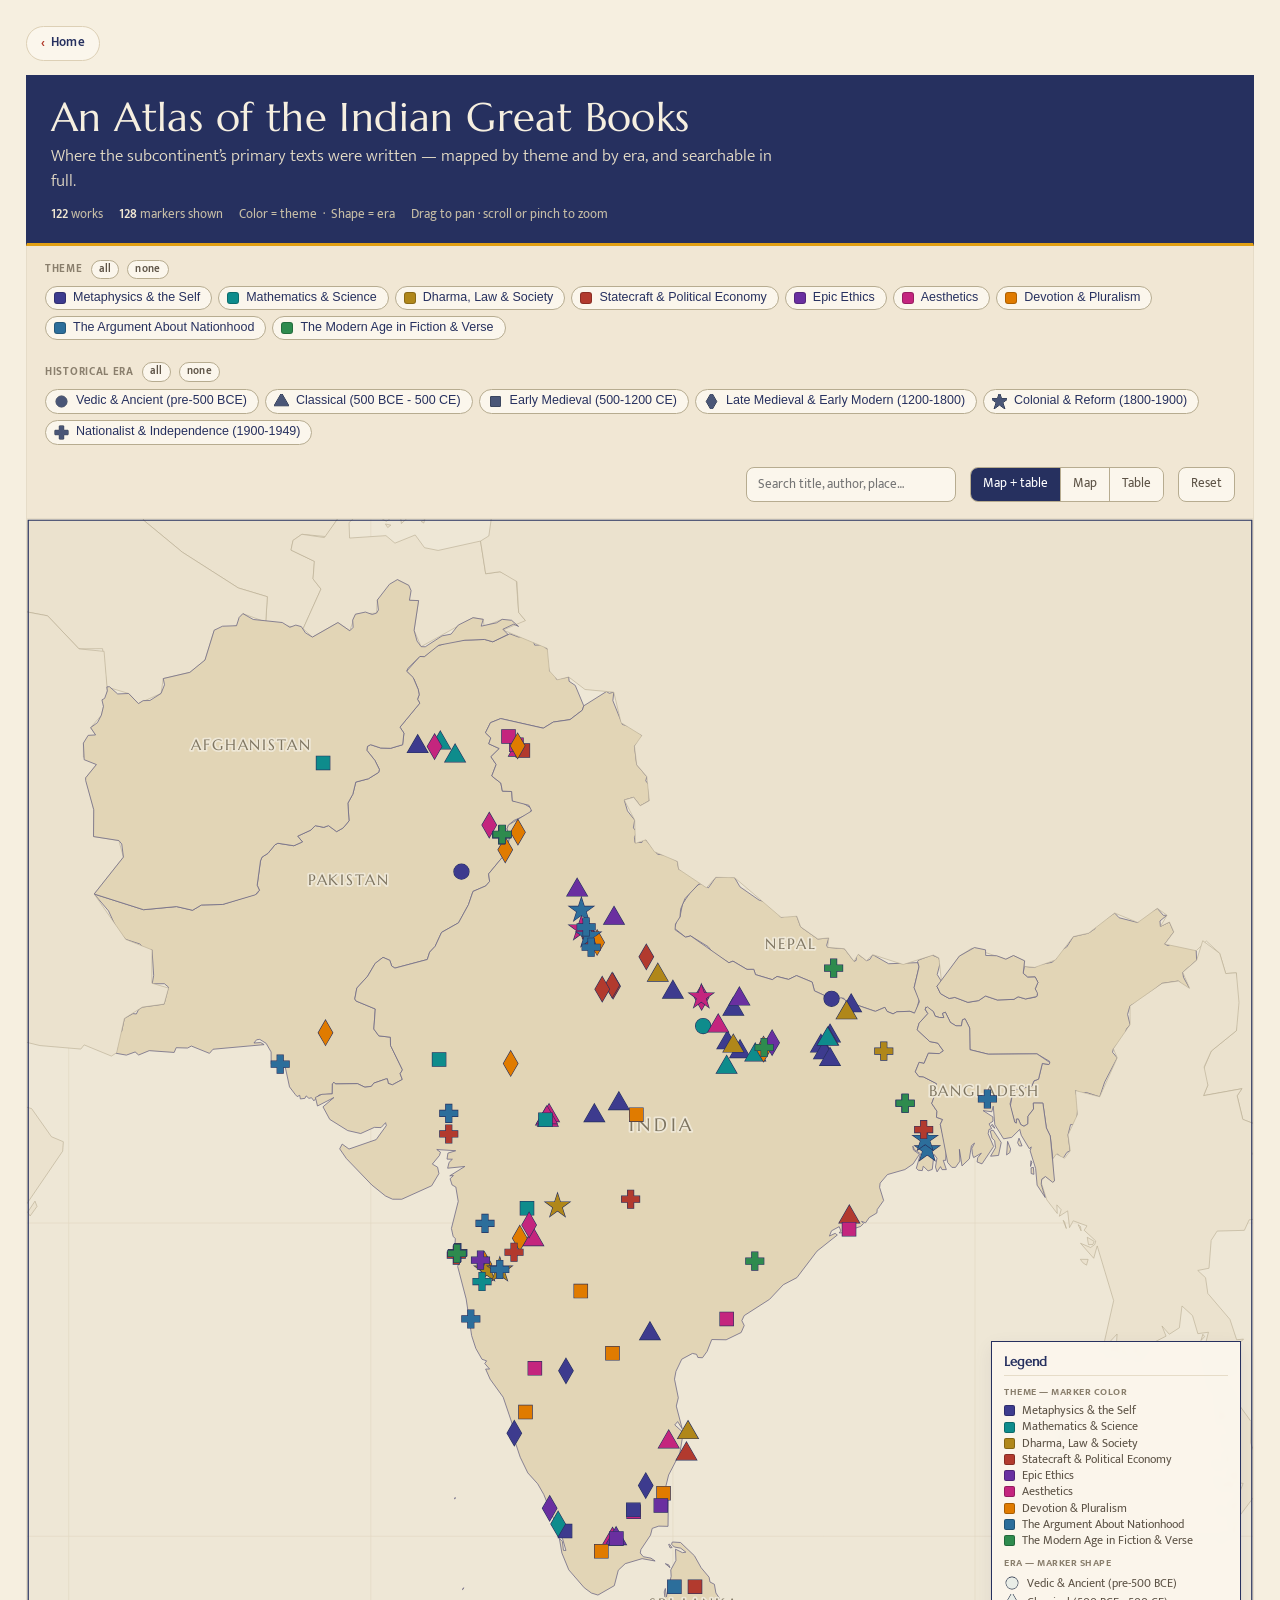
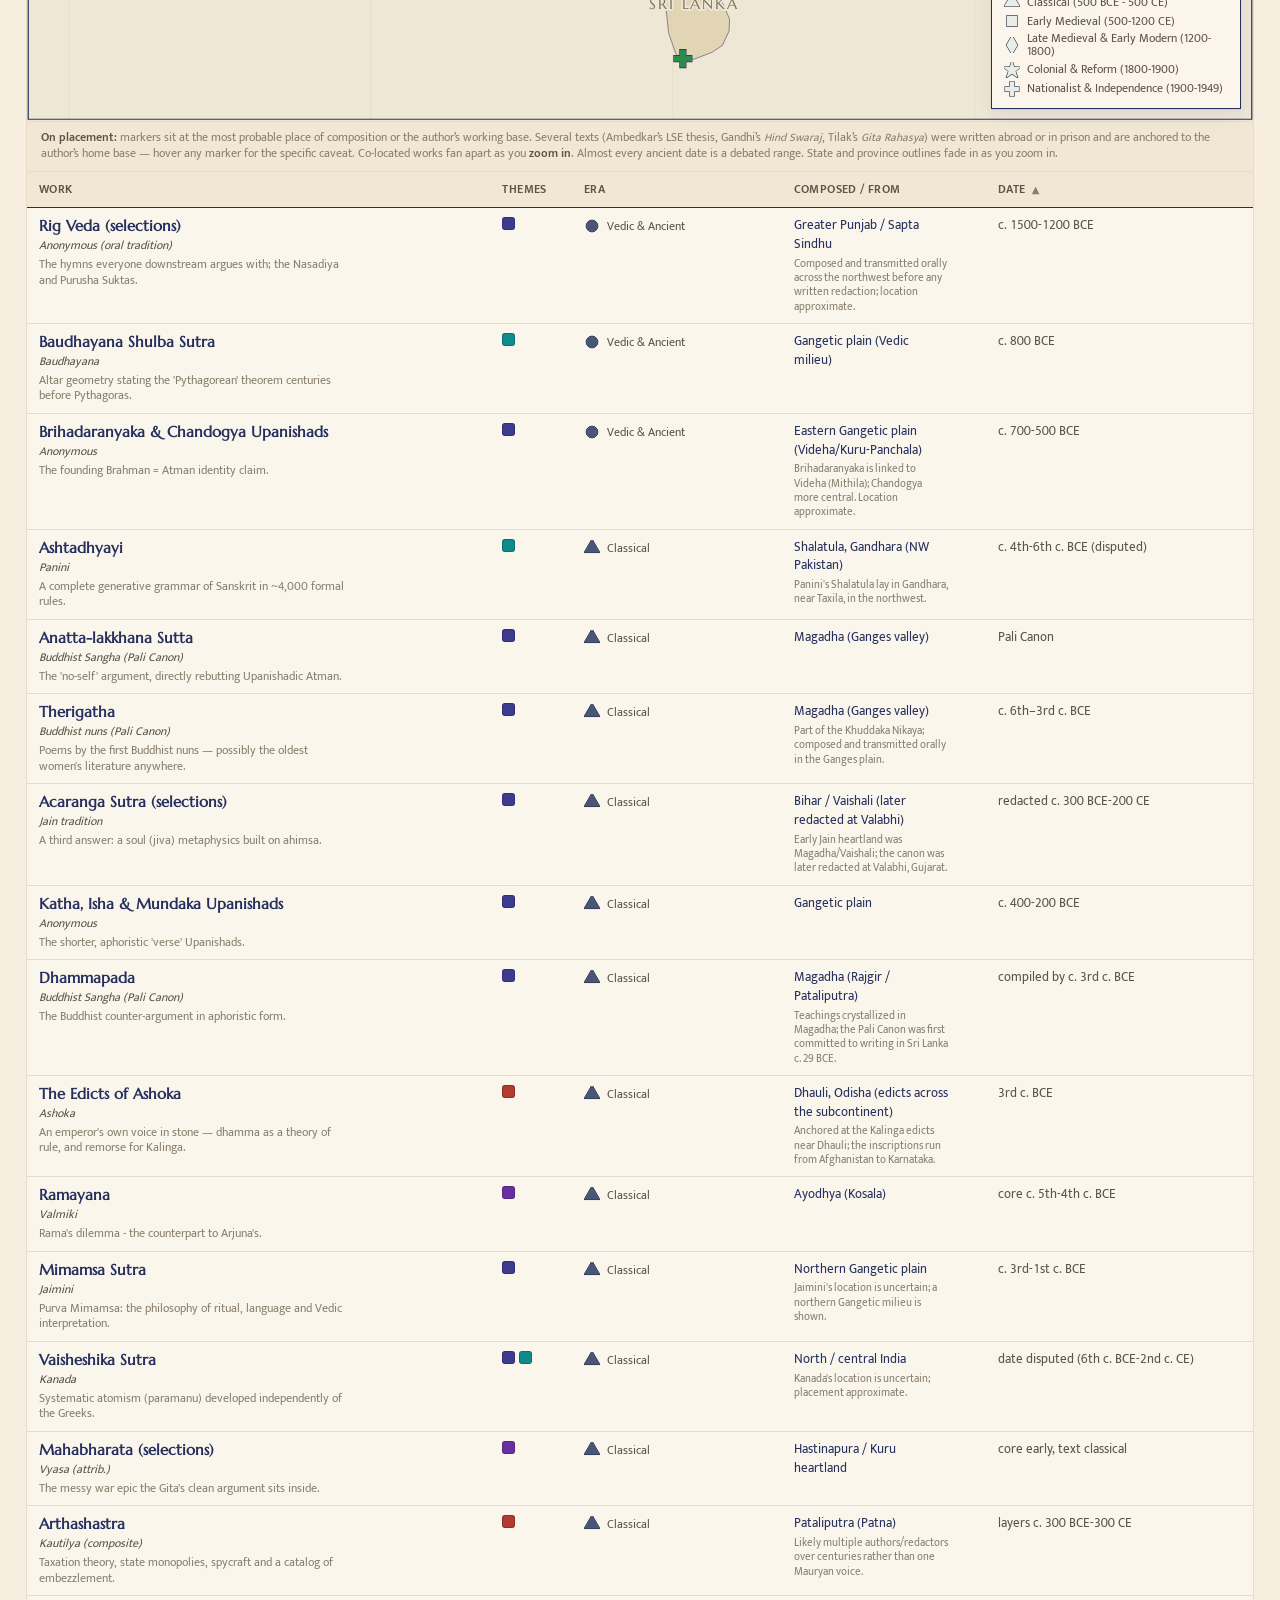
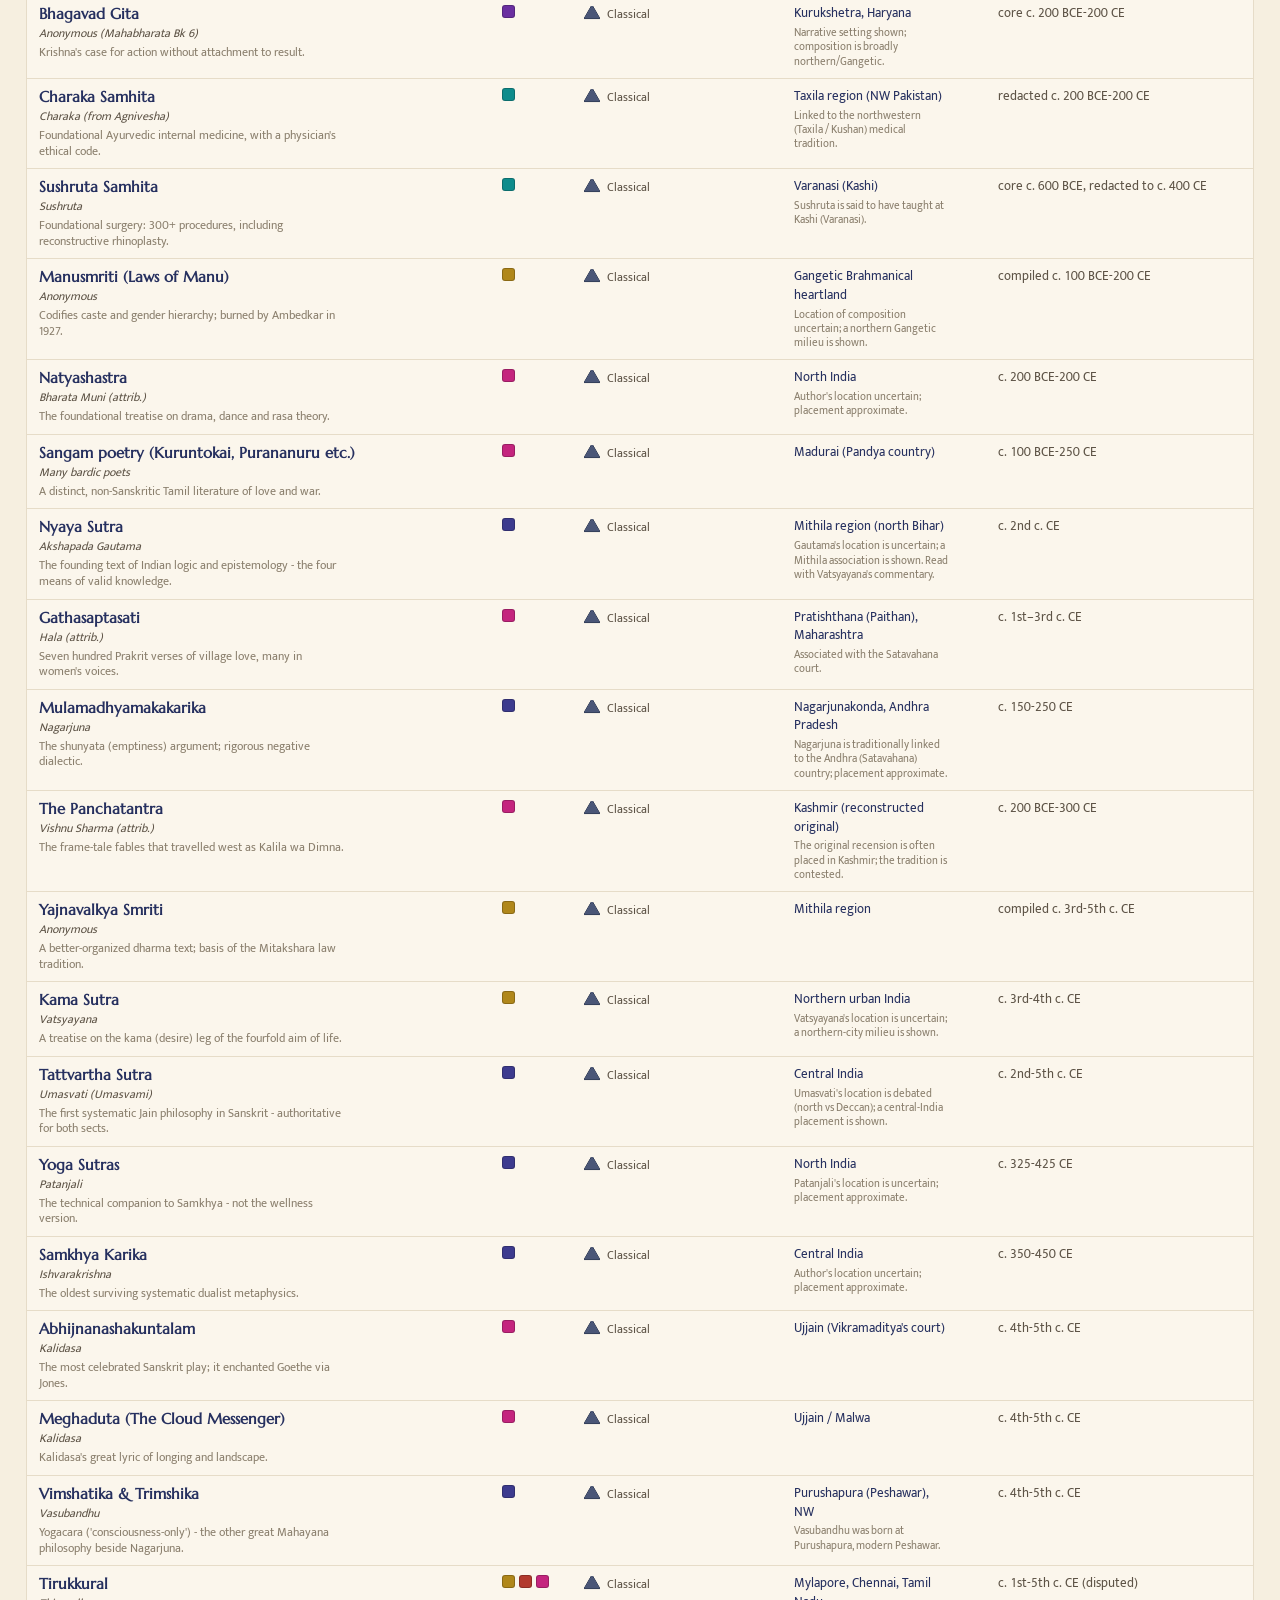
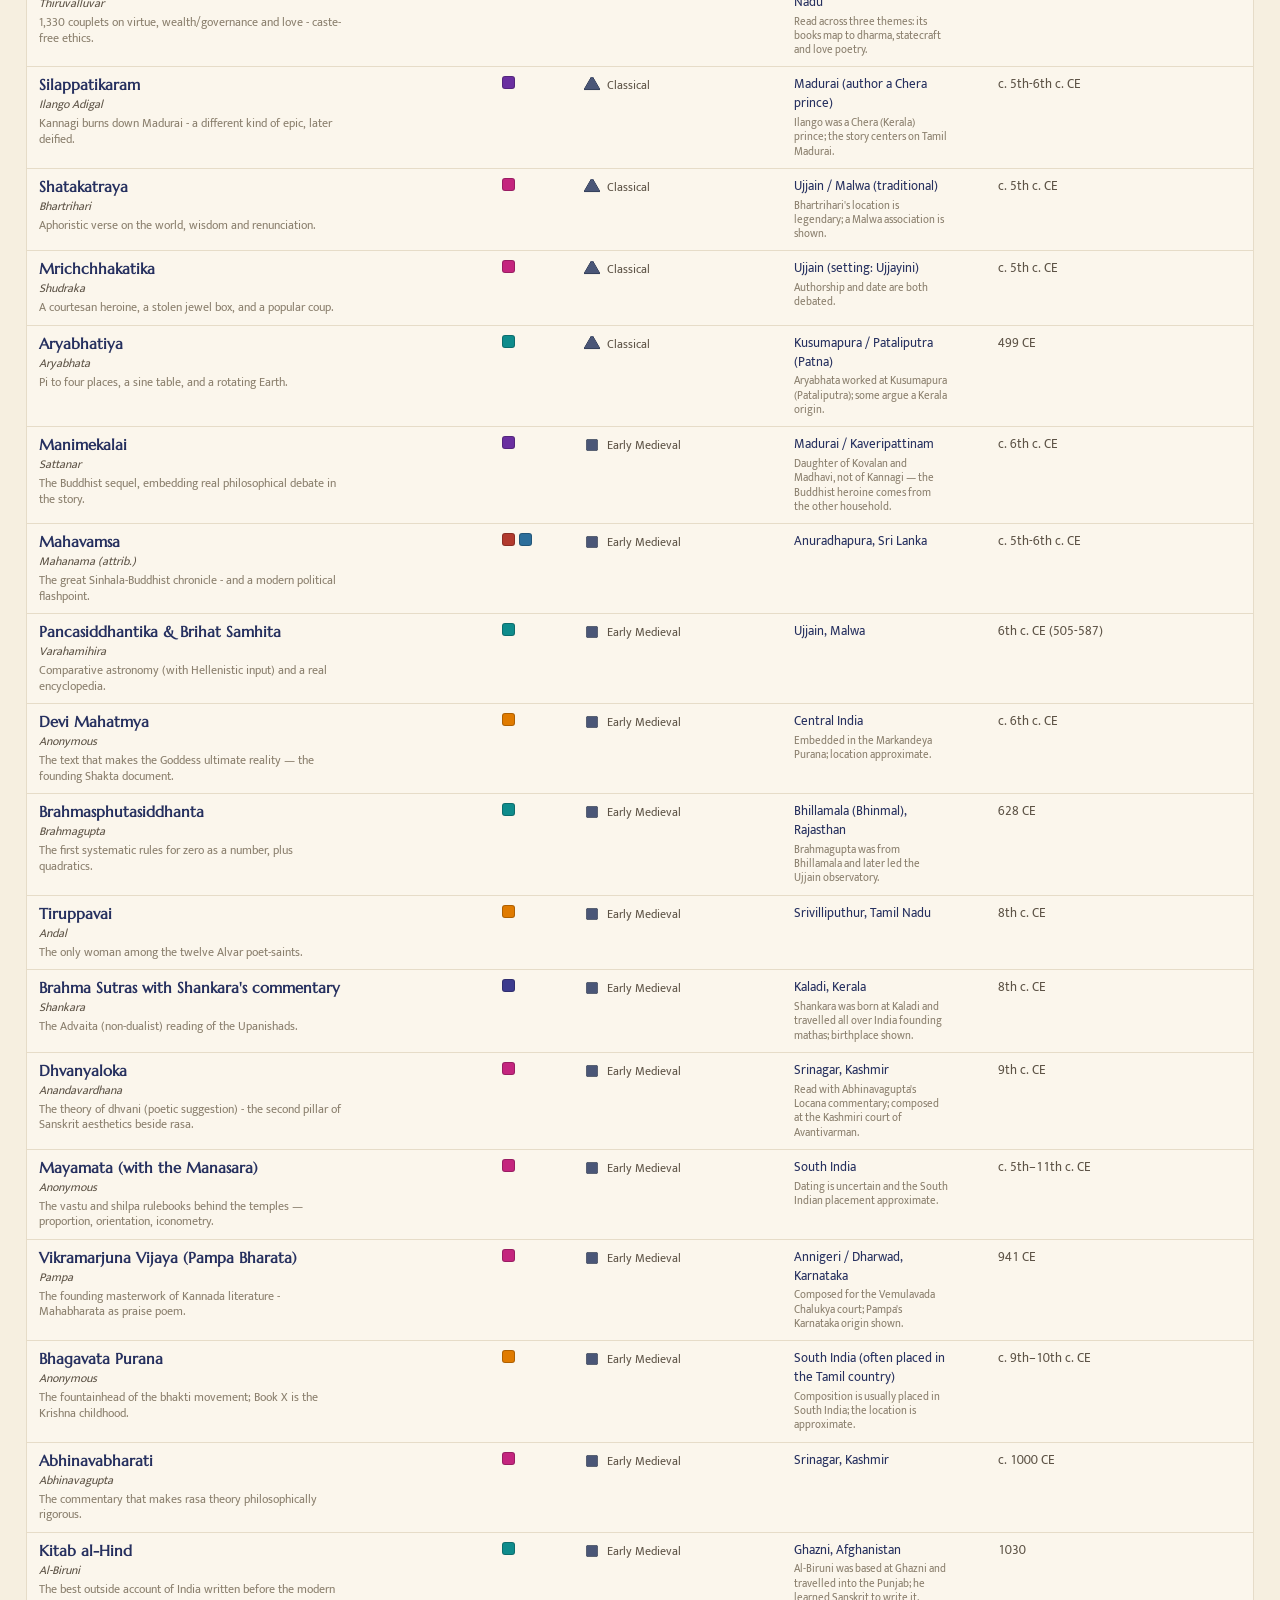
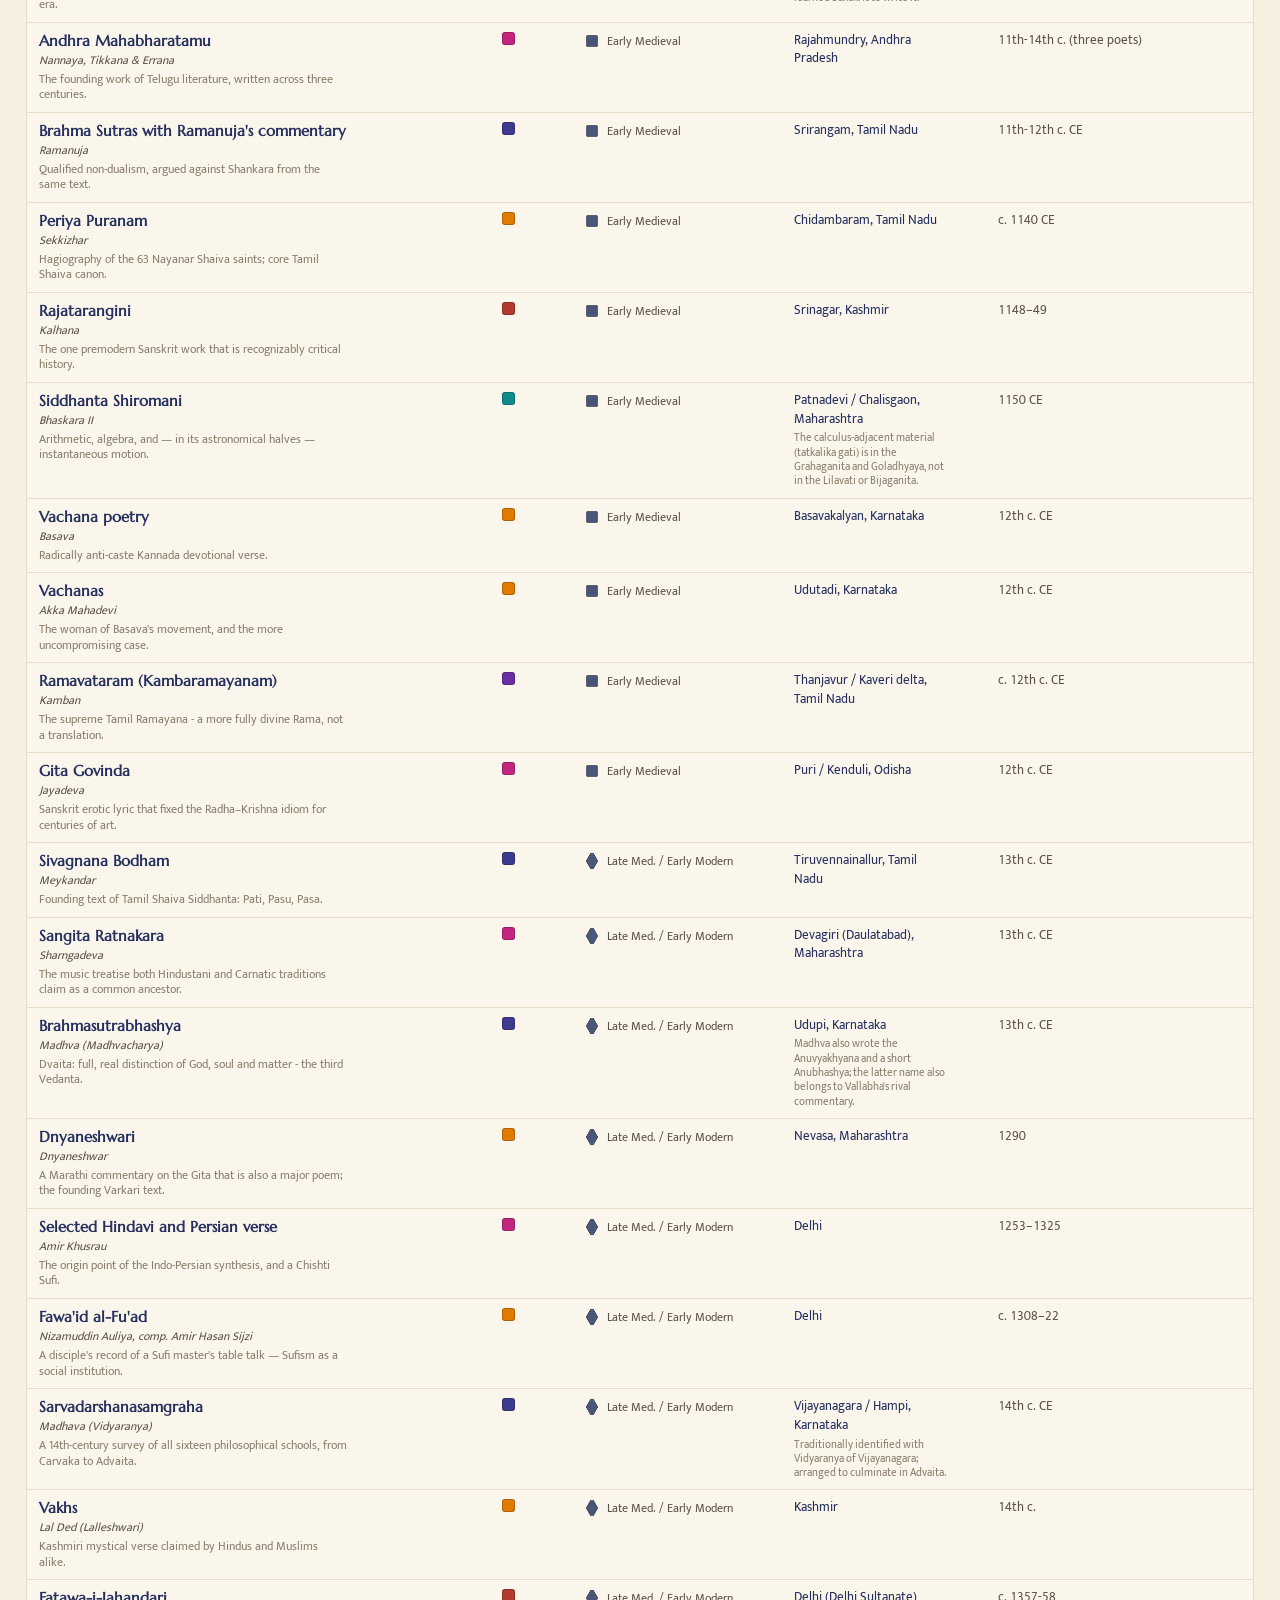
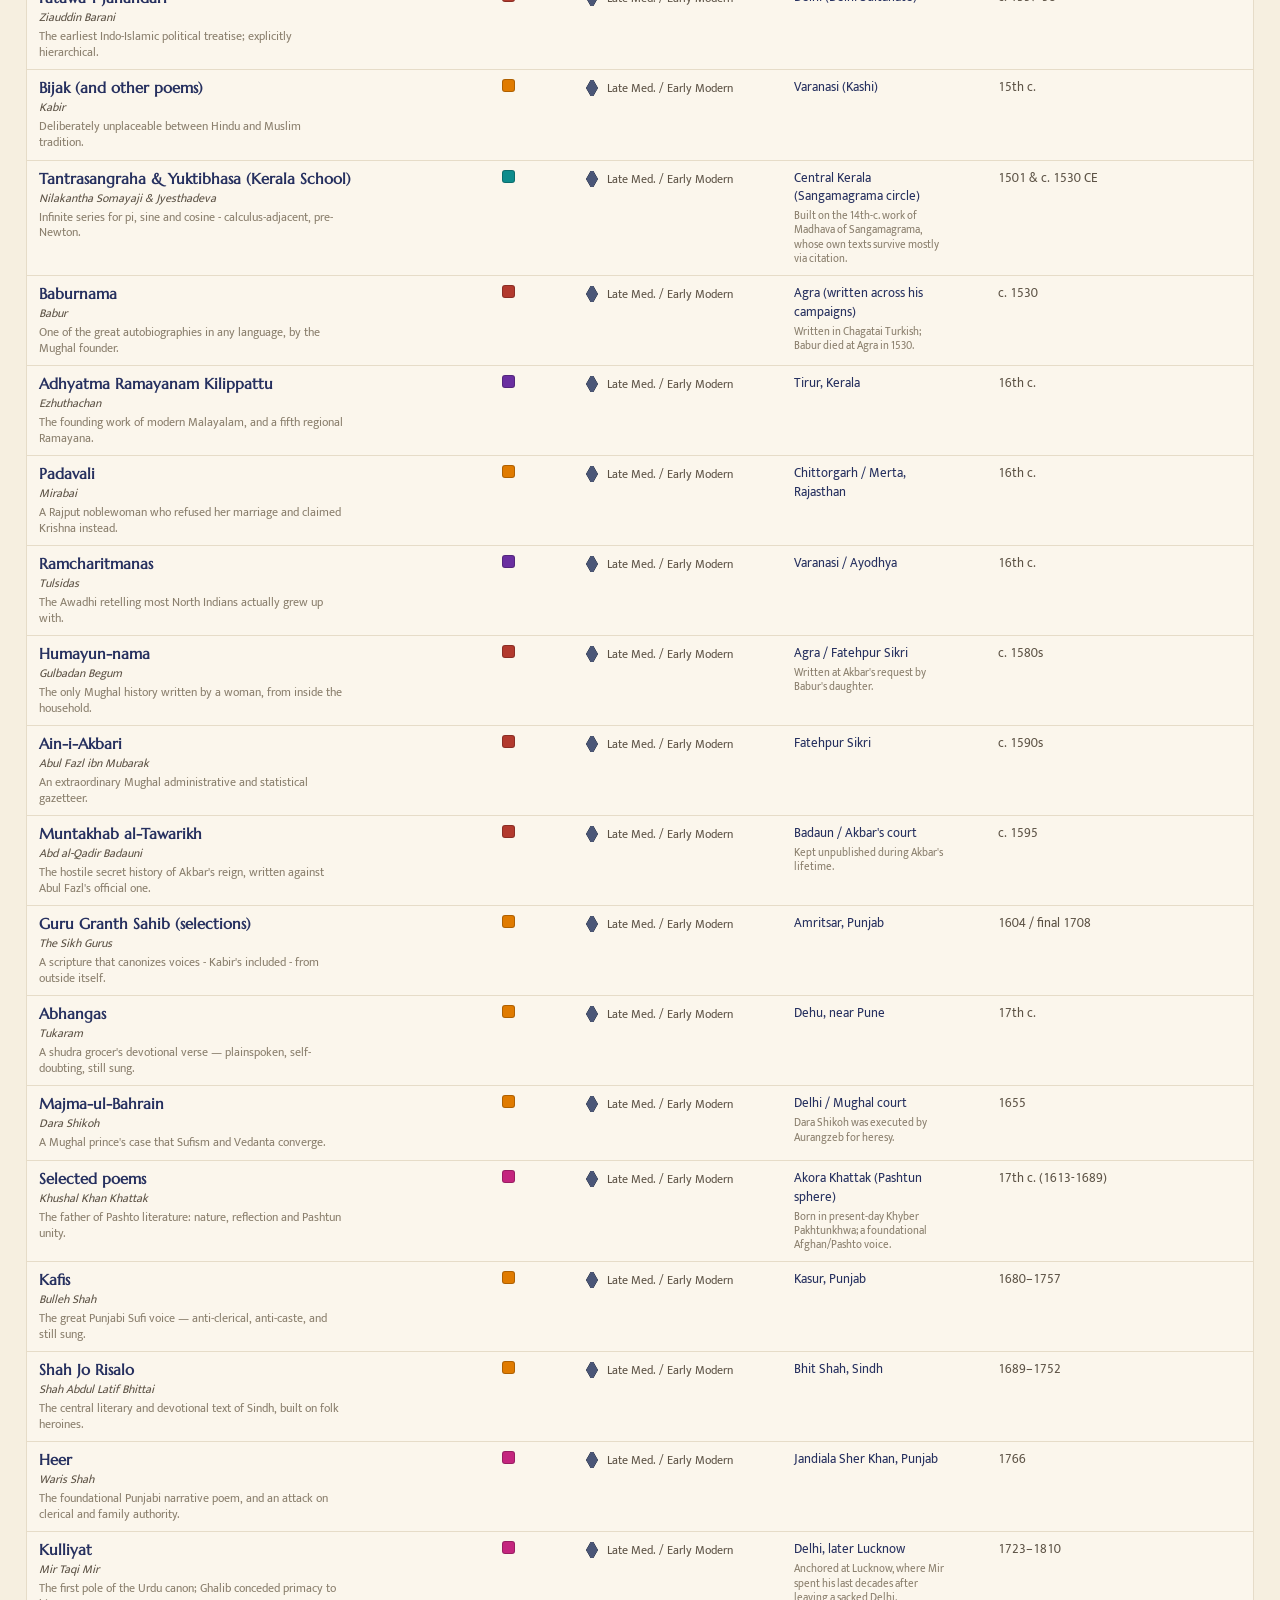
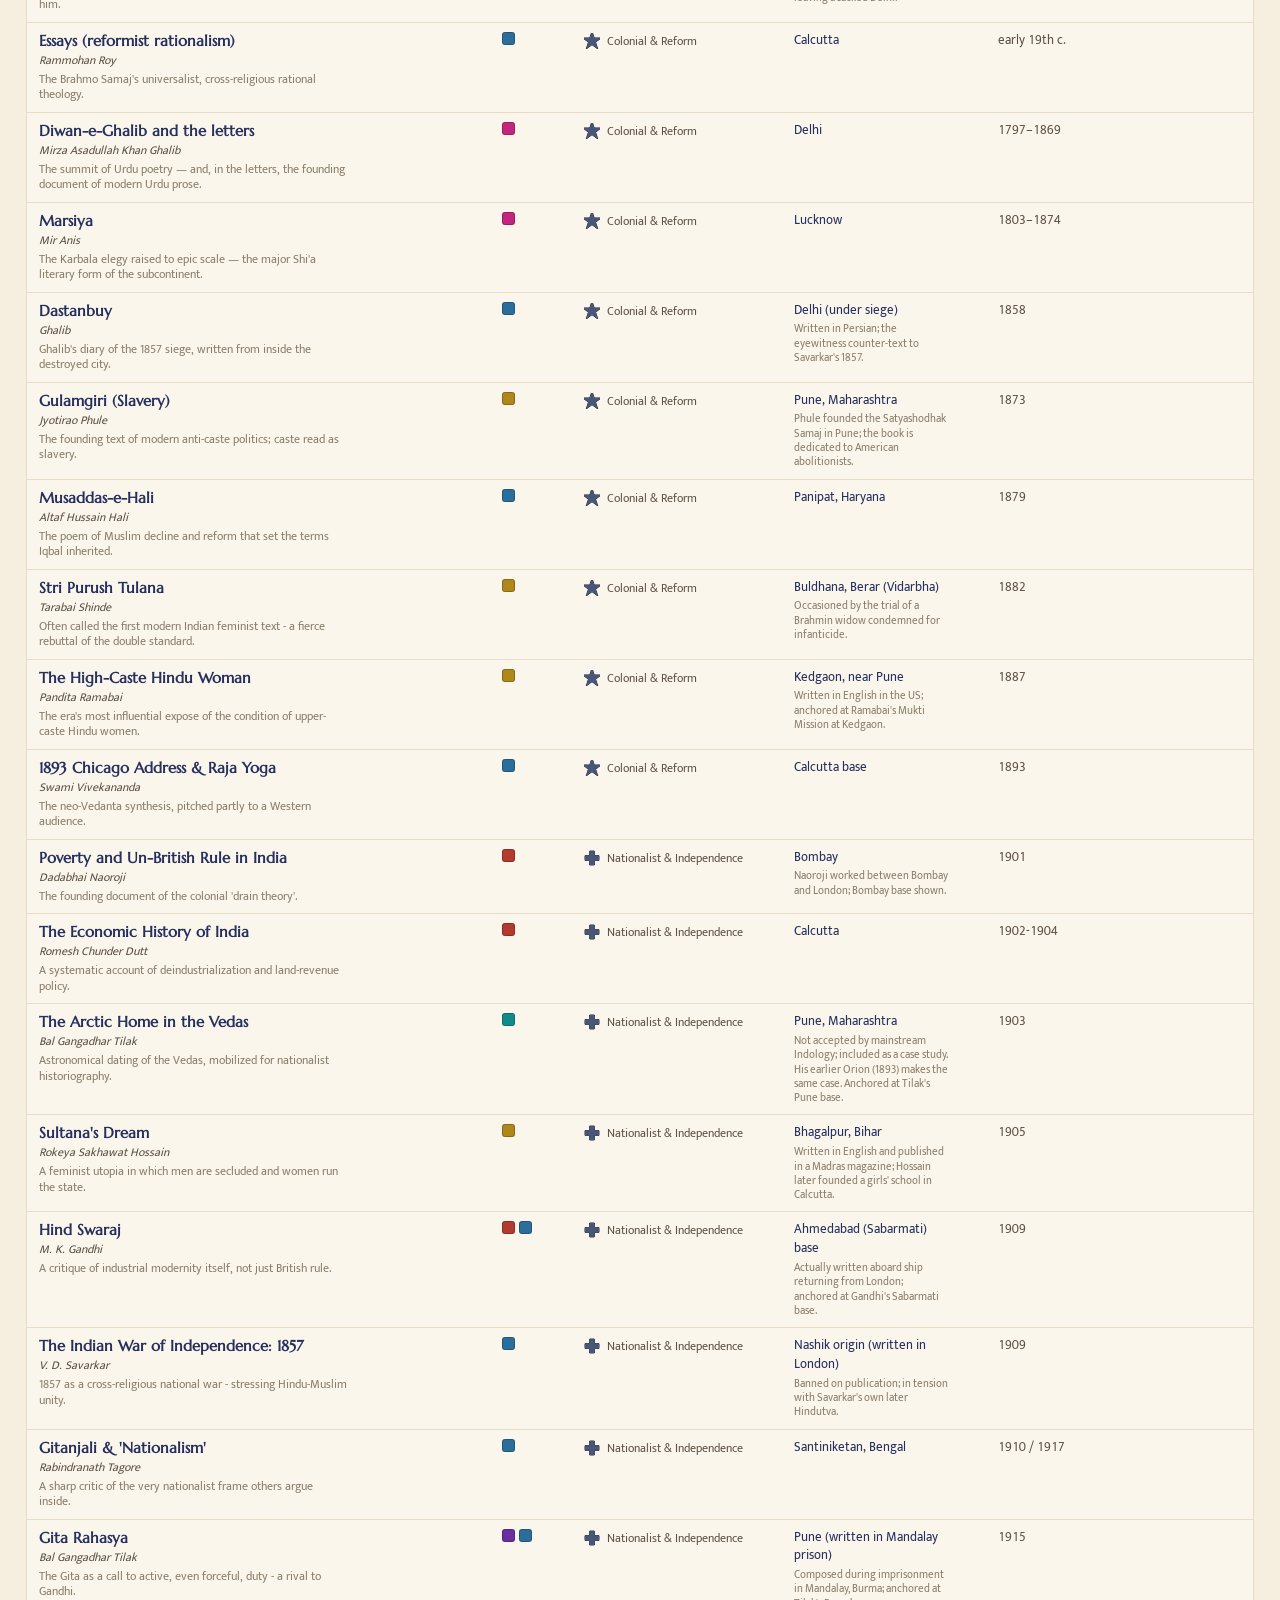
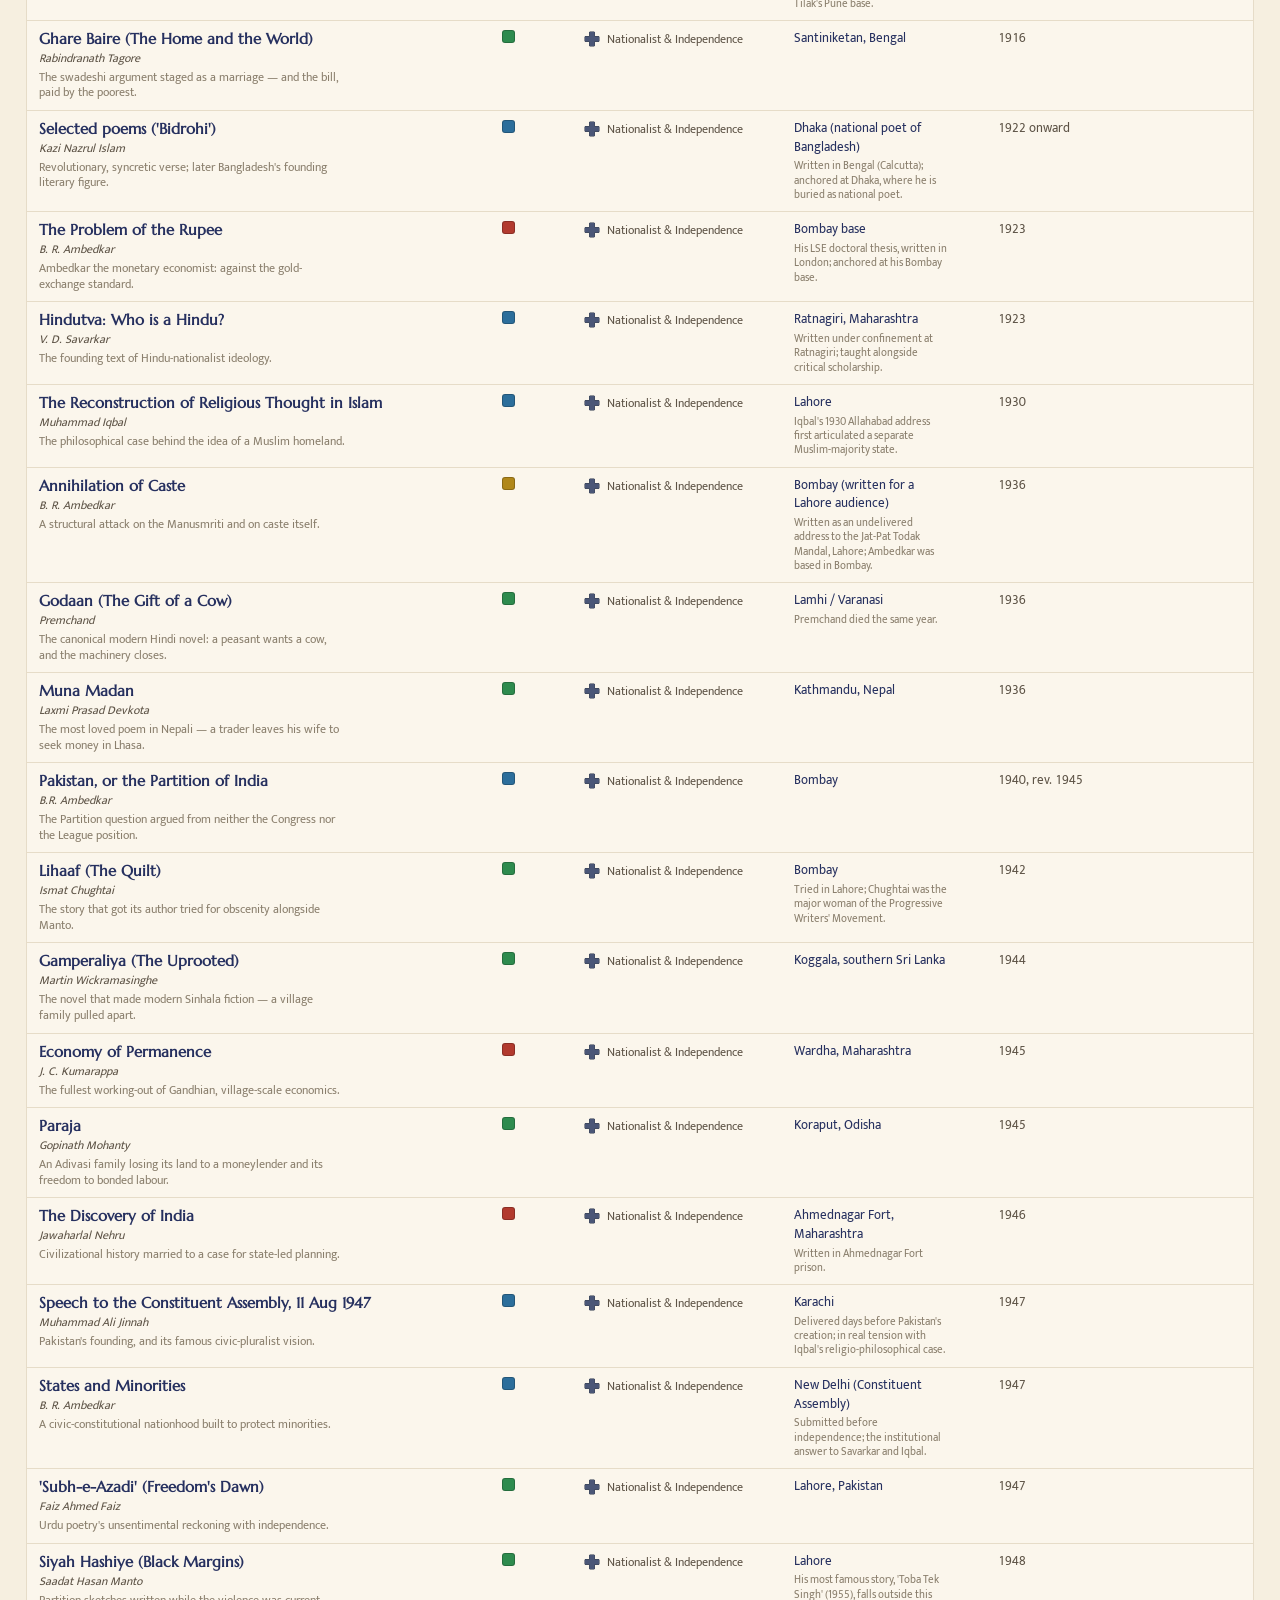
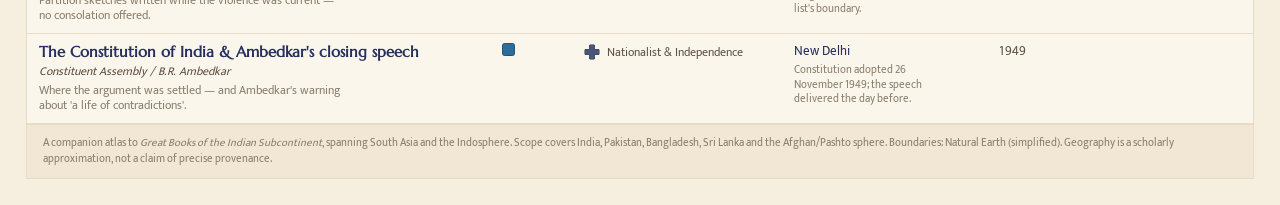
==== commit 8fa0f8e0: "Restyle site to the Indigo & Marigold theme; add map/reading-list features Theme (all pages): - Self" ====
--- a/indian-great-books-atlas.html
+++ b/indian-great-books-atlas.html
@@ -6,23 +6,24 @@
 <title>An Atlas of the Indian Great Books</title>
 <style>
 :root{
-  --ink:#16223b;
-  --ink-soft:#525d78;
-  --ink-faint:#8a92a6;
-  --page:#e2e6dc;
-  --panel:#f4f5ef;
-  --panel-2:#eceee5;
-  --sea:#e9ede7;
-  --land:#d5dbc8;
-  --land-ctx:#dfe2d6;
-  --stroke:#7c8496;
-  --stroke-soft:#aab0a2;
-  --grid:#c7ccbe;
-  --gold:#c19a3f;
-  --line:#d3d6ca;
-  --shadow:0 1px 2px rgba(22,34,59,.10),0 6px 18px rgba(22,34,59,.06);
-  --serif:"Palatino Linotype","Book Antiqua","URW Palladio L",Palatino,"Iowan Old Style",Georgia,serif;
-  --sans:system-ui,-apple-system,"Segoe UI",Roboto,Helvetica,Arial,sans-serif;
+  --indigo:#26305f; --indigo2:#323e78; --madder:#b23a2b; --marigold:#e2a013; --teal:#237d72;
+  --ink:#26305f;
+  --ink-soft:#5d5346;
+  --ink-faint:#8a7f6d;
+  --page:#f6efe0;
+  --panel:#fbf6ec;
+  --panel-2:#f1e7d4;
+  --sea:#eee7d6;
+  --land:#e2d5b6;
+  --land-ctx:#ebe2ce;
+  --stroke:#6f6a86;
+  --stroke-soft:#b7ac90;
+  --grid:#dacfb6;
+  --gold:#e2a013;
+  --line:#e6dcc8;
+  --shadow:0 1px 2px rgba(38,48,95,.10),0 6px 18px rgba(38,48,95,.07);
+  --serif:"Marcellus",Georgia,serif;
+  --sans:"Mukta",system-ui,-apple-system,"Segoe UI",Roboto,Helvetica,Arial,sans-serif;
 }
 *{box-sizing:border-box}
 html,body{margin:0}
@@ -39,35 +40,35 @@
 
 /* ---- Masthead ---- */
 header.mast{
-  border:1px solid var(--ink);
-  background:var(--panel);
-  padding:18px 22px 16px;
+  border:1px solid var(--indigo);
+  border-bottom:3px solid var(--marigold);
+  background:var(--indigo);
+  color:#f3ead6;
+  padding:20px 24px 18px;
   position:relative;
-}
-header.mast:before{
-  content:"";position:absolute;inset:4px;border:1px solid var(--stroke-soft);pointer-events:none;
 }
 .mast h1{
   font-family:var(--serif);
-  font-weight:600;
+  font-weight:400;
   font-size:clamp(24px,4.6vw,40px);
-  letter-spacing:.2px;
+  letter-spacing:.4px;
   line-height:1.08;
-  margin:0 0 4px;
+  margin:0 0 5px;
+  color:#f6efe0;
 }
 .mast .sub{
-  font-family:var(--serif);
-  font-style:italic;
-  color:var(--ink-soft);
-  font-size:clamp(14px,2.2vw,18px);
+  font-family:var(--sans);
+  font-weight:300;
+  color:#e5dcc7;
+  font-size:clamp(14px,2.2vw,17px);
   max-width:74ch;
   margin:0;
 }
 .mast .meta{
-  margin-top:10px;font-size:12.5px;color:var(--ink-faint);
+  margin-top:11px;font-size:12.5px;color:#c6bda6;
   display:flex;gap:16px;flex-wrap:wrap;align-items:center;
 }
-.mast .meta b{color:var(--ink-soft);font-weight:600}
+.mast .meta b{color:#f0e7d2;font-weight:600}
 
 /* ---- Controls ---- */
 .controls{
@@ -139,8 +140,8 @@
 .country.ctx{fill:var(--land-ctx)}
 .graticule{fill:none;stroke:var(--grid);stroke-width:.6;vector-effect:non-scaling-stroke;opacity:.7}
 .frame{fill:none;stroke:var(--ink);stroke-width:1.2;vector-effect:non-scaling-stroke}
-.statelines{fill:none;stroke:var(--stroke-soft);stroke-width:.5;vector-effect:non-scaling-stroke;opacity:0;pointer-events:none}
-.clabel{font-family:var(--serif);font-style:italic;fill:var(--ink-faint);
+.statelines{fill:none;stroke:#8f86a0;stroke-width:.6;vector-effect:non-scaling-stroke;pointer-events:none}
+.clabel{font-family:var(--serif);font-style:normal;fill:#7d7460;
   font-size:12.5px;text-anchor:middle;pointer-events:none;paint-order:stroke;
   stroke:var(--sea);stroke-width:3px;stroke-linejoin:round}
 .marker{cursor:pointer}
@@ -153,7 +154,7 @@
 
 .map-legend{
   position:absolute;right:12px;bottom:12px;z-index:5;
-  background:rgba(244,245,239,.94);border:1px solid var(--ink);
+  background:rgba(251,246,236,.95);border:1px solid var(--indigo);
   padding:10px 12px 11px;max-width:250px;backdrop-filter:blur(2px);
   box-shadow:var(--shadow);
 }
@@ -180,8 +181,8 @@
 }
 .tip.on{opacity:1}
 .tip .tt{font-family:var(--serif);font-weight:600;font-size:13.5px;margin-bottom:1px}
-.tip .ta{color:#c7cdda;font-style:italic;margin-bottom:5px}
-.tip .tl{color:#aeb6c6;font-size:11.5px;margin-top:4px}
+.tip .ta{color:#d9cfb9;font-style:italic;margin-bottom:5px}
+.tip .tl{color:#c2b8a2;font-size:11.5px;margin-top:4px}
 .tip .tchips{display:flex;gap:4px;flex-wrap:wrap;margin-top:6px}
 .tip .tc{font-size:10.5px;padding:1px 6px;border-radius:9px;color:#fff;white-space:nowrap}
 
@@ -199,7 +200,7 @@
 tbody td{padding:9px 12px;border-bottom:1px solid var(--line);vertical-align:top}
 tbody tr{cursor:pointer;transition:background .1s}
 tbody tr:hover{background:var(--panel-2)}
-tbody tr.sel{background:#e8ead6}
+tbody tr.sel{background:#efe4cd}
 tbody tr.sel td:first-child{box-shadow:inset 3px 0 0 var(--gold)}
 .tw-title{font-family:var(--serif);font-size:15px;font-weight:600;line-height:1.2}
 .tw-auth{color:var(--ink-soft);font-size:12px;font-style:italic;margin-top:1px}
@@ -233,14 +234,13 @@
 @media (prefers-reduced-motion:reduce){
   *{transition:none!important}
 }
+.home-nav{margin:0 0 14px}
+.home-btn{display:inline-flex;align-items:center;gap:.42em;font-size:12.5px;font-weight:600;letter-spacing:.03em;color:var(--indigo);text-decoration:none;padding:7px 14px;border:1px solid var(--rule,#ddd0b6);border-radius:999px;background:var(--card,#fbf6ec);transition:background .14s,border-color .14s}
+.home-btn:hover{background:#fff;border-color:var(--marigold)}
+.home-btn .ar{color:var(--madder);font-weight:700;font-size:1.05em;line-height:0}
 </style>
 <link rel="icon" href="favicon.svg" type="image/svg+xml">
-<style>
-.home-nav{margin:0 0 16px}
-.home-btn{display:inline-flex;align-items:center;gap:.42em;font:600 12.5px/1 system-ui,-apple-system,"Segoe UI",Roboto,Helvetica,Arial,sans-serif;letter-spacing:.02em;color:#16223b;text-decoration:none;padding:7px 13px;border:1px solid #c2c7b8;border-radius:999px;background:rgba(255,255,255,.6);transition:background .14s,border-color .14s}
-.home-btn:hover{background:#fff;border-color:#c19a3f}
-.home-btn .ar{color:#c19a3f;font-weight:700;font-size:1.05em;line-height:0}
-</style>
+<link rel="stylesheet" href="assets/site.css">
 </head>
 <body>
 <div class="wrap">
@@ -402,7 +402,7 @@
 const zoomG = svg.append("g").attr("class","zoom");
 const gGrat = zoomG.append("g");
 const gLand = zoomG.append("g");
-const gStates = zoomG.append("g");
+const gStates = zoomG.append("g").attr("opacity",0);
 const gLabel = zoomG.append("g");
 const gMark = zoomG.append("g");
 svg.append("rect").attr("class","frame").attr("x",1).attr("y",1).attr("width",VBW-2).attr("height",VBH-2);
@@ -725,5 +725,17 @@
 /* ---------------- go ---------------- */
 applyFilter();
 </script>
+<script>
+const RL_MAP = {"0":"tx-rig-veda","1":"tx-baudhayana-shulba-sutra","2":"tx-brihadaranyaka-and-chandogya-upanishads","3":"tx-ashtadhyayi","4":"tx-anatta-lakkhana-sutta","5":"tx-therigatha","6":"tx-acaranga-sutra","7":"tx-katha-isha-mundaka-upanishads","8":"tx-dhammapada","9":"tx-the-edicts-of-ashoka","10":"tx-ramayana","11":"tx-mimamsa-sutra","12":"tx-vaisheshika-sutra","13":"tx-mahabharata","14":"tx-arthashastra","15":"tx-bhagavad-gita","16":"tx-charaka-samhita","17":"tx-sushruta-samhita","18":"tx-manusmriti","19":"tx-natyashastra","20":"tx-the-interior-landscape-and-poems-of-love-and-war","21":"tx-nyaya-sutra","22":"tx-gathasaptasati","23":"tx-mulamadhyamakakarika","24":"tx-the-panchatantra","25":"tx-yajnavalkya-smriti","26":"tx-kama-sutra","27":"tx-tattvartha-sutra","28":"tx-yoga-sutras","29":"tx-samkhya-karika","30":"tx-abhijnanashakuntalam","31":"tx-meghaduta","32":"tx-vimshatika-and-trimshika","33":"tx-tirukkural","34":"tx-silappatikaram","35":"tx-shatakatraya","36":"tx-mrichchhakatika","37":"tx-aryabhatiya","38":"tx-manimekalai","39":"tx-mahavamsa","40":"tx-pancasiddhantika-and-brihat-samhita","41":"tx-devi-mahatmya","42":"tx-brahmasphutasiddhanta","43":"tx-tiruppavai","44":"tx-brahma-sutras-with-shankara-s-commentary","45":"tx-dhvanyaloka","46":"tx-mayamata","47":"tx-vikramarjuna-vijaya","48":"tx-bhagavata-purana","49":"tx-abhinavabharati","50":"tx-kitab-al-hind","51":"tx-andhra-mahabharatamu","52":"tx-brahma-sutras-with-ramanuja-s-commentary","53":"tx-periya-puranam","54":"tx-rajatarangini","55":"tx-siddhanta-shiromani","56":"tx-vachana-poetry","57":"tx-vachanas","58":"tx-ramavataram","59":"tx-gita-govinda","60":"tx-sivagnana-bodham","61":"tx-sangita-ratnakara","62":"tx-brahmasutrabhashya","63":"tx-dnyaneshwari","64":"tx-selected-hindavi-and-persian-verse","65":"tx-fawa-id-al-fu-ad","66":"tx-sarvadarshanasamgraha","67":"tx-vakhs","68":"tx-fatawa-i-jahandari","69":"tx-bijak-and-other-poems","70":"tx-tantrasangraha","71":"tx-baburnama","72":"tx-adhyatma-ramayanam-kilippattu","73":"tx-padavali","74":"tx-ramcharitmanas","75":"tx-humayun-nama","76":"tx-ain-i-akbari","77":"tx-muntakhab-al-tawarikh","78":"tx-guru-granth-sahib","79":"tx-abhangas","80":"tx-majma-ul-bahrain","81":"tx-selected-poems","82":"tx-kafis","83":"tx-shah-jo-risalo","84":"tx-heer","85":"tx-kulliyat","86":"tx-essays","87":"tx-diwan-e-ghalib-and-the-letters","88":"tx-marsiya","89":"tx-dastanbuy","90":"tx-gulamgiri","91":"tx-musaddas-e-hali","92":"tx-stri-purush-tulana","93":"tx-the-high-caste-hindu-woman","94":"tx-1893-chicago-address-and-selections-from-raja-yo","95":"tx-poverty-and-un-british-rule-in-india","96":"tx-the-economic-history-of-india","97":"tx-the-arctic-home-in-the-vedas","98":"tx-sultana-s-dream","99":"tx-hind-swaraj","100":"tx-the-indian-war-of-independence-1857","101":"tx-gitanjali-and-nationalism","102":"tx-gita-rahasya","103":"tx-ghare-baire","104":"tx-selected-poems-esp-bidrohi","105":"tx-the-problem-of-the-rupee-its-origin-and-its-solu","106":"tx-hindutva-who-is-a-hindu","107":"tx-the-reconstruction-of-religious-thought-in-islam","108":"tx-annihilation-of-caste","109":"tx-godaan","110":"tx-muna-madan","111":"tx-pakistan-or-the-partition-of-india","112":"tx-lihaaf-and-other-stories","113":"tx-gamperaliya","114":"tx-economy-of-permanence","115":"tx-paraja","116":"tx-the-discovery-of-india","117":"tx-speech-to-the-constituent-assembly-of-pakistan-a","118":"tx-states-and-minorities","119":"tx-subh-e-azadi","120":"tx-siyah-hashiye","121":"tx-the-constitution-of-india-and-ambedkar-s-closing"};
+(function(){
+  var tb=document.getElementById('tbody');
+  if(!tb) return;
+  tb.addEventListener('dblclick',function(e){
+    var tr=e.target.closest('tr'); if(!tr||!tr.dataset.id) return;
+    var rid=RL_MAP[tr.dataset.id];
+    window.location.href = rid ? ('reading-list.html#'+rid) : 'reading-list.html';
+  });
+})();
+</script>
 </body>
 </html>
--- a/assets/site.css
+++ b/assets/site.css
@@ -0,0 +1,33 @@
+/* Great Books of the Indian Subcontinent — shared web fonts (self-hosted, latin subset)
+   Theme: Indigo & Marigold. Display = Marcellus, Body = Mukta. */
+
+@font-face{
+  font-family:"Marcellus";
+  font-style:normal;font-weight:400;font-display:swap;
+  src:url("fonts/marcellus-400.woff2") format("woff2");
+}
+@font-face{
+  font-family:"Mukta";
+  font-style:normal;font-weight:300;font-display:swap;
+  src:url("fonts/mukta-300.woff2") format("woff2");
+}
+@font-face{
+  font-family:"Mukta";
+  font-style:normal;font-weight:400;font-display:swap;
+  src:url("fonts/mukta-400.woff2") format("woff2");
+}
+@font-face{
+  font-family:"Mukta";
+  font-style:normal;font-weight:500;font-display:swap;
+  src:url("fonts/mukta-500.woff2") format("woff2");
+}
+@font-face{
+  font-family:"Mukta";
+  font-style:normal;font-weight:600;font-display:swap;
+  src:url("fonts/mukta-600.woff2") format("woff2");
+}
+@font-face{
+  font-family:"Mukta";
+  font-style:normal;font-weight:700;font-display:swap;
+  src:url("fonts/mukta-700.woff2") format("woff2");
+}
